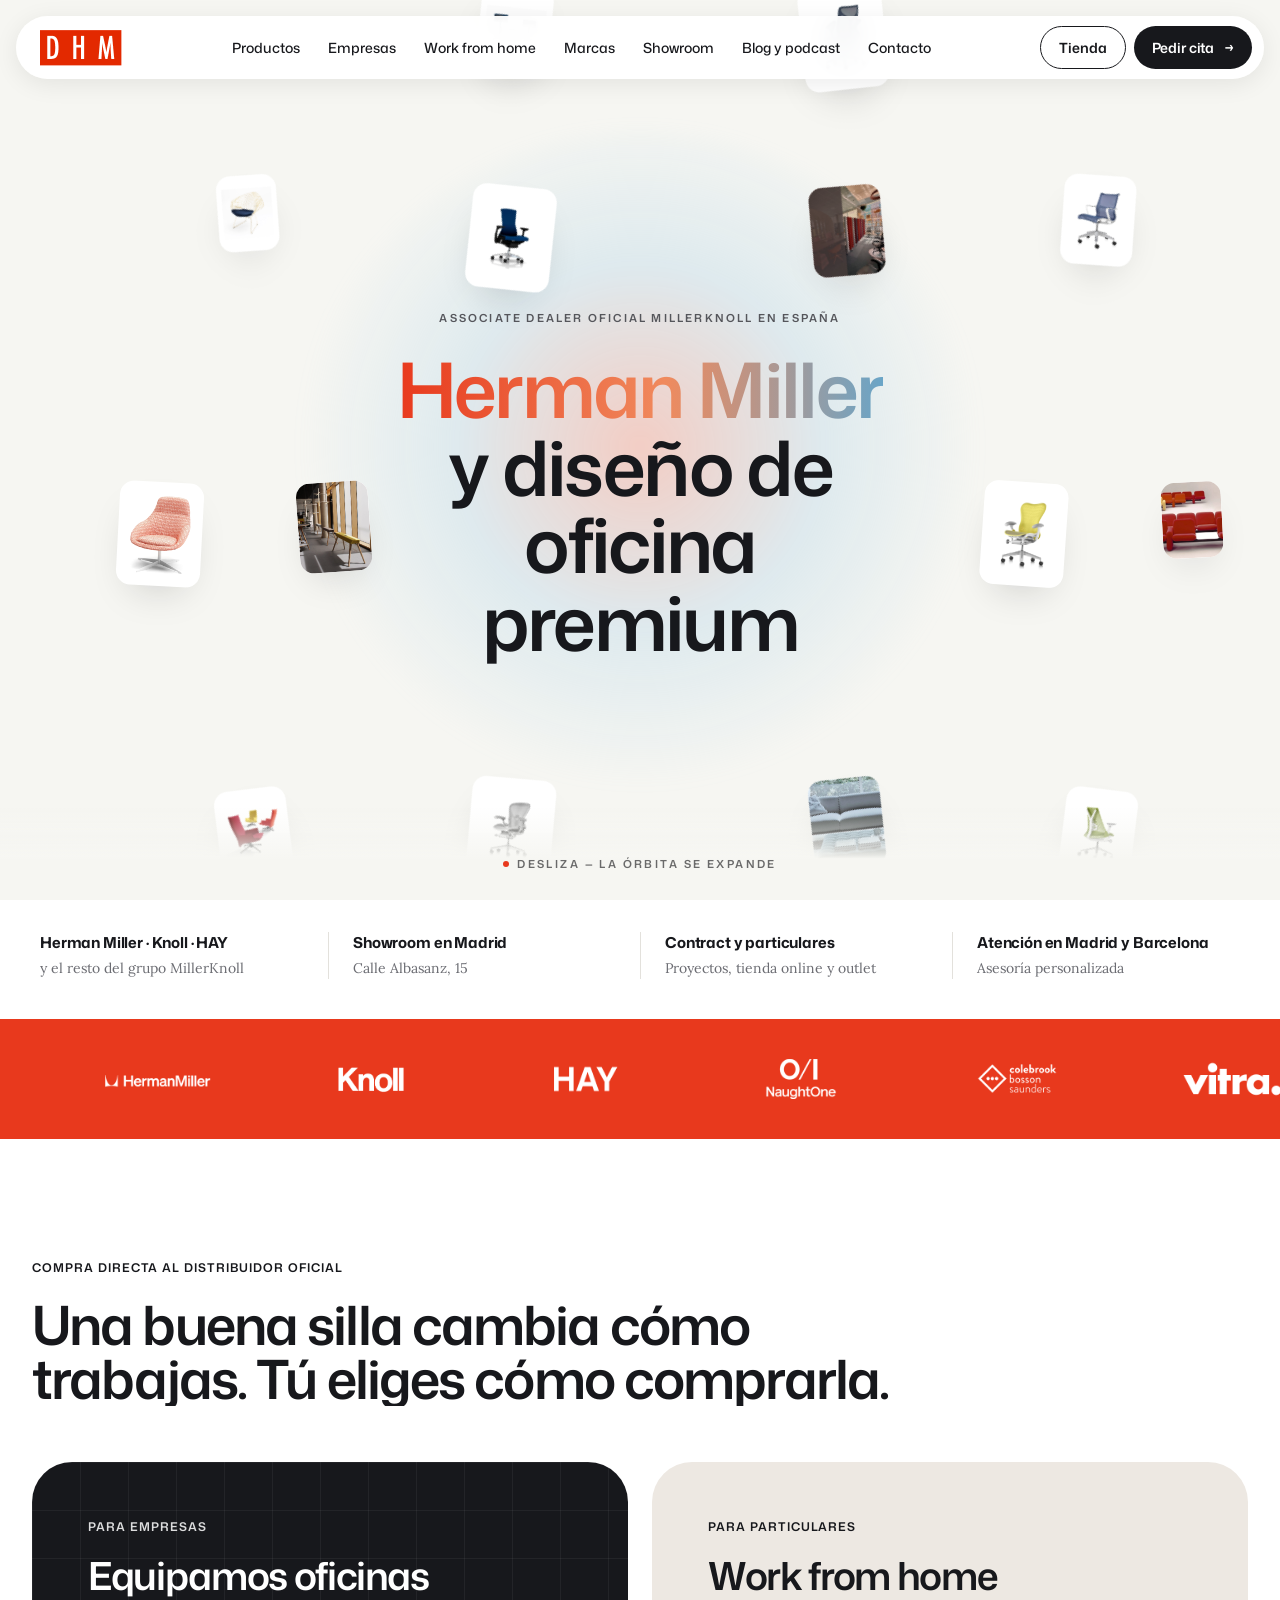
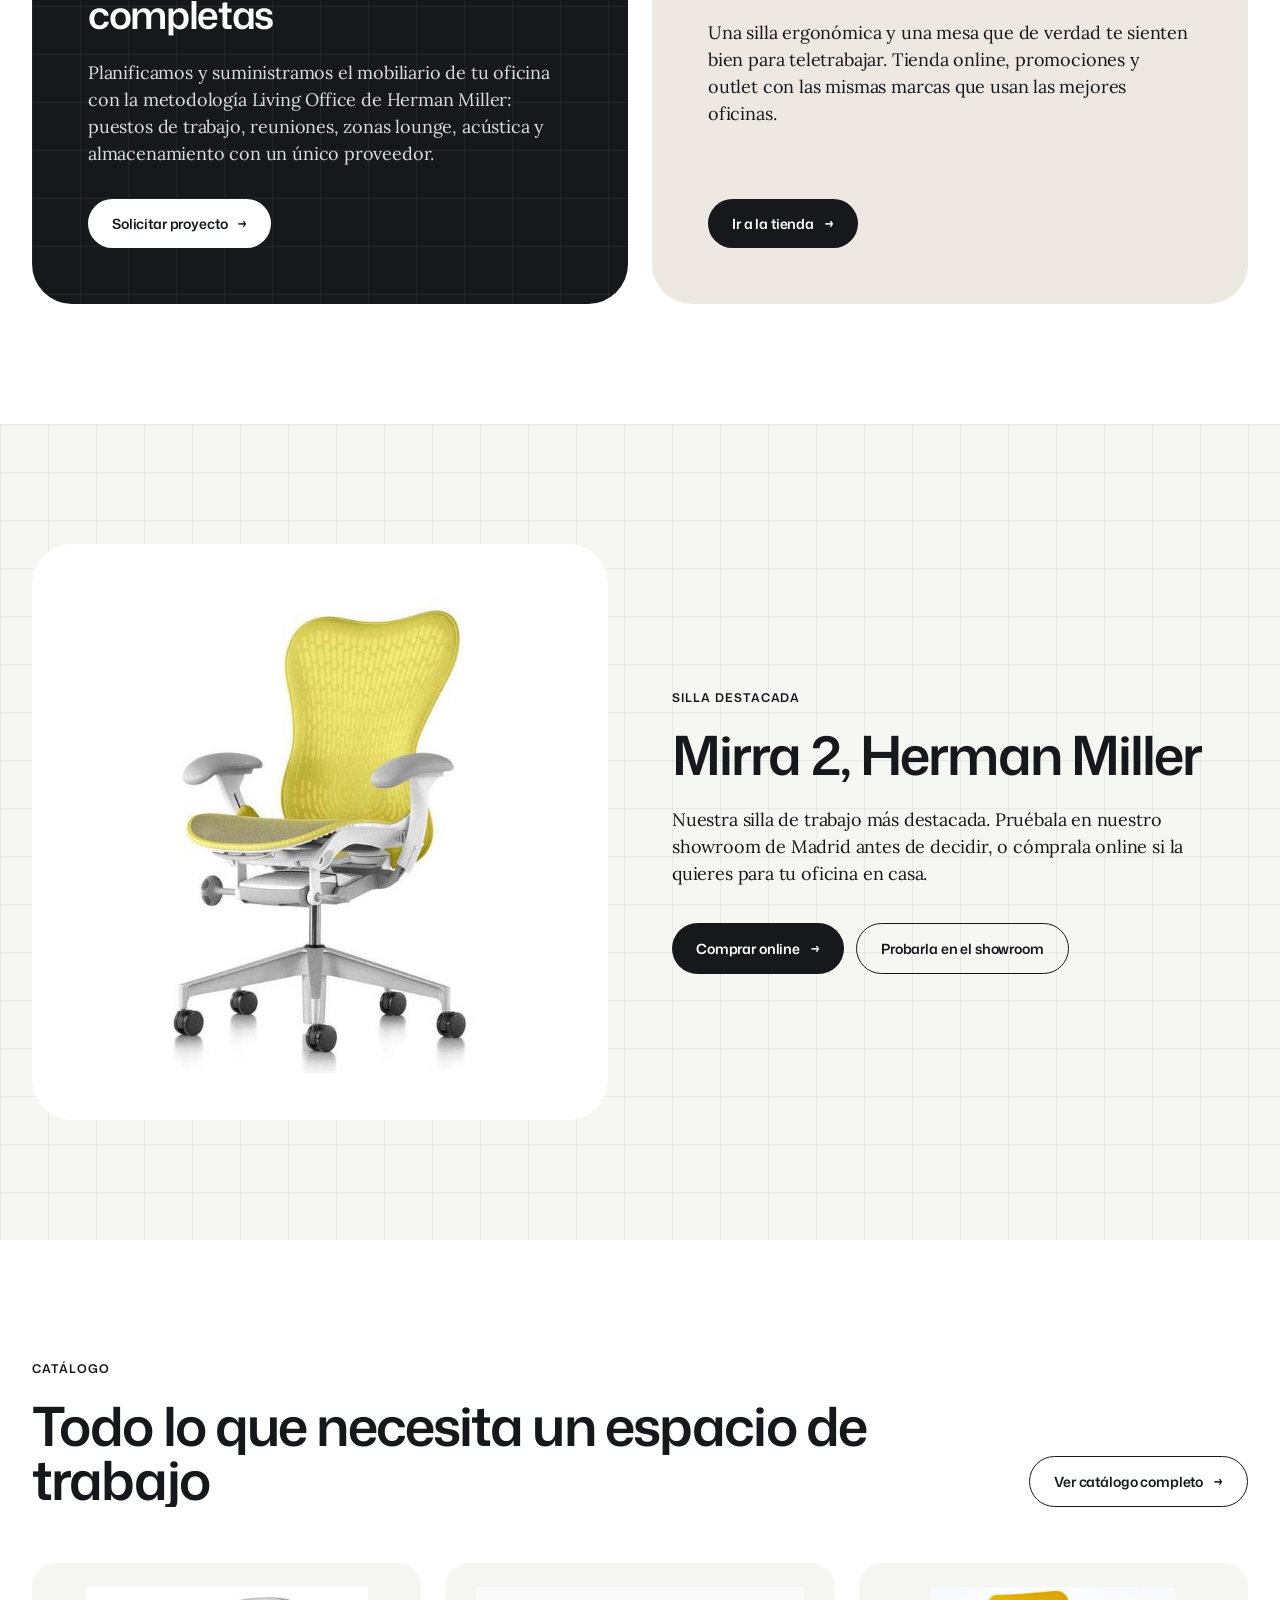
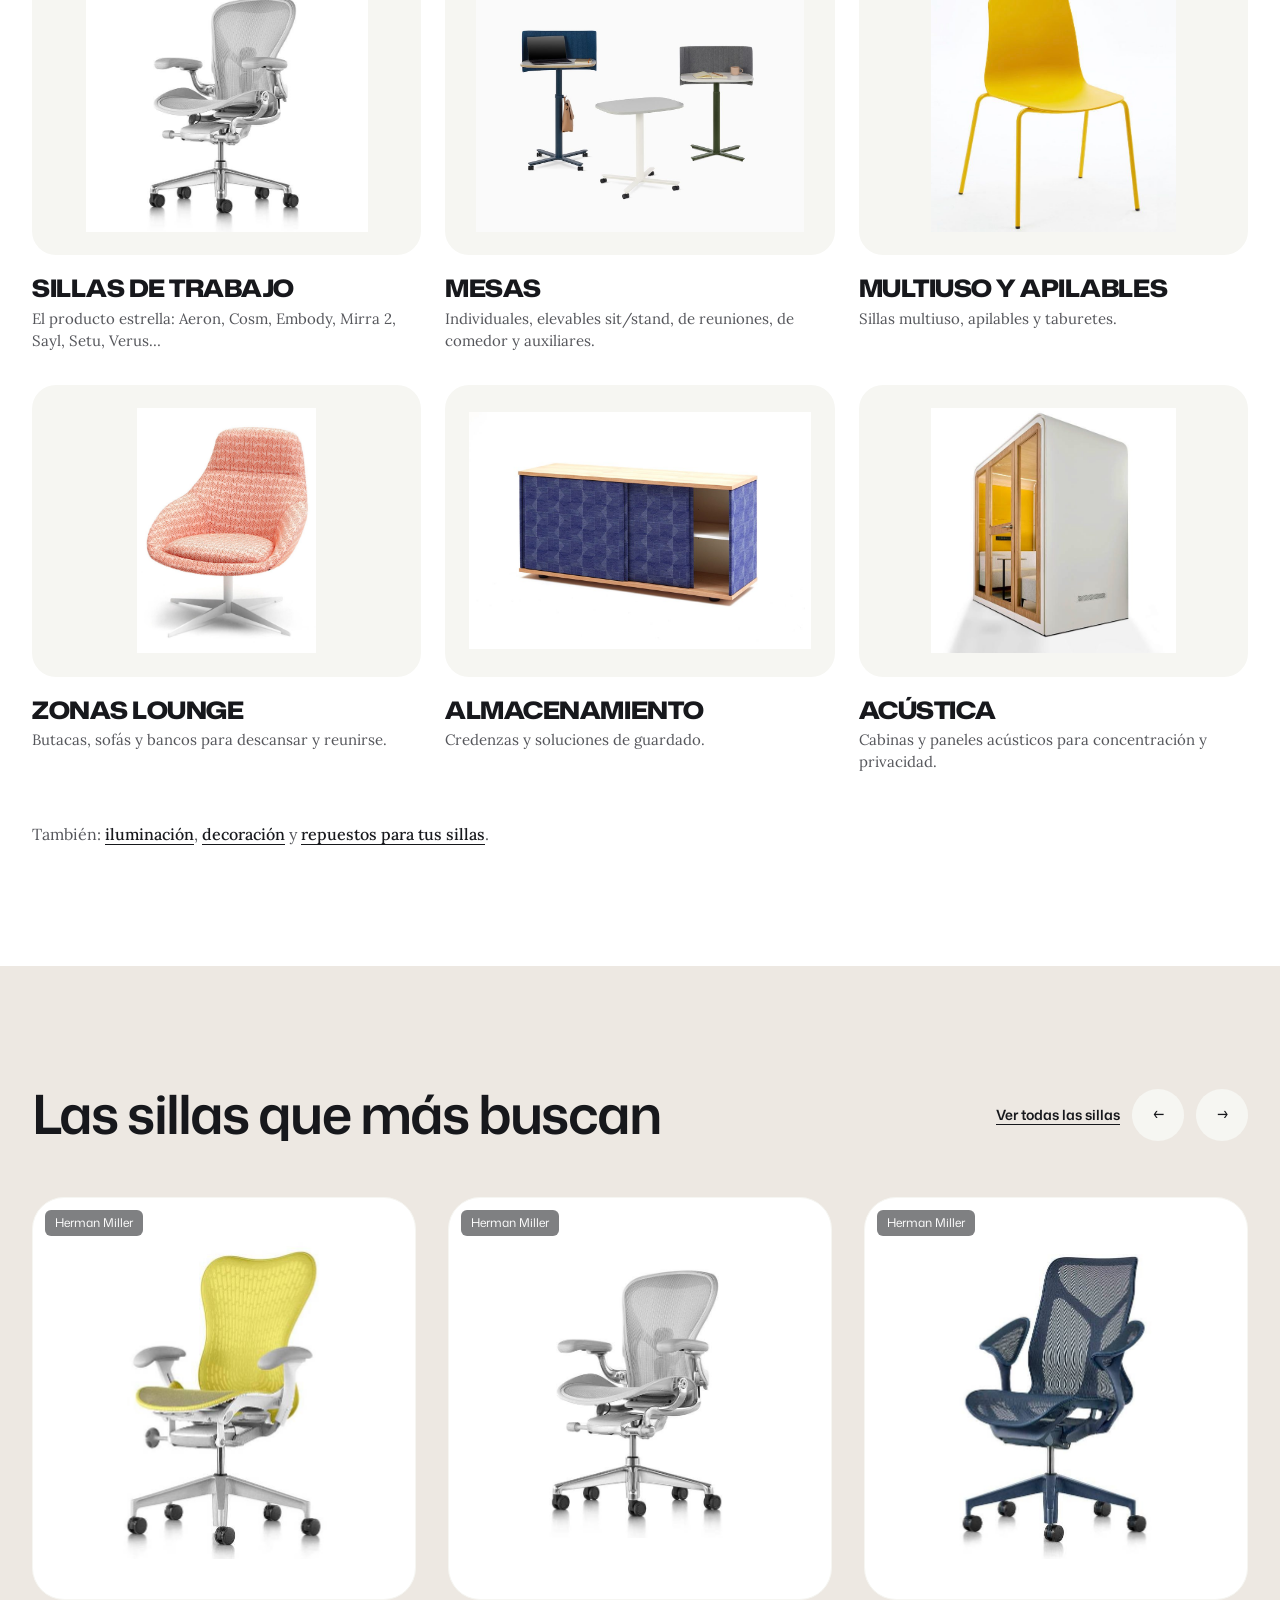
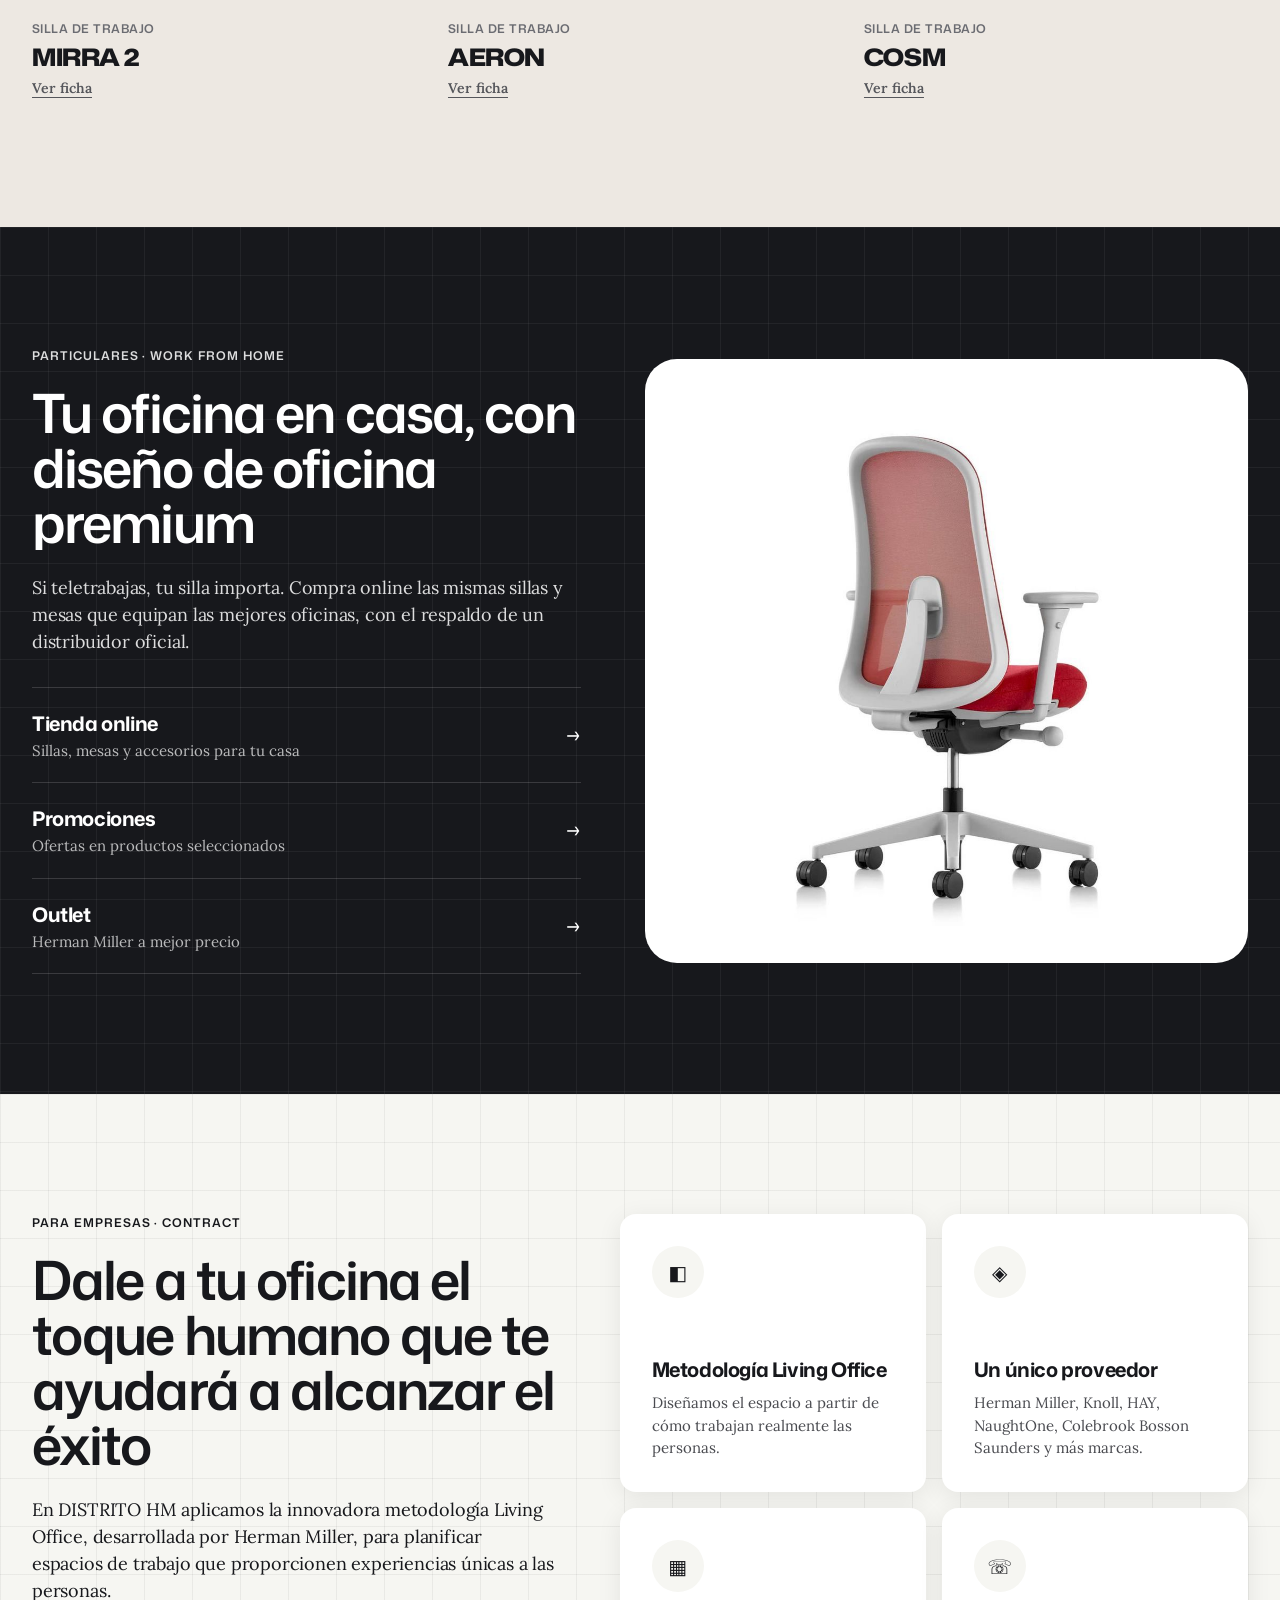
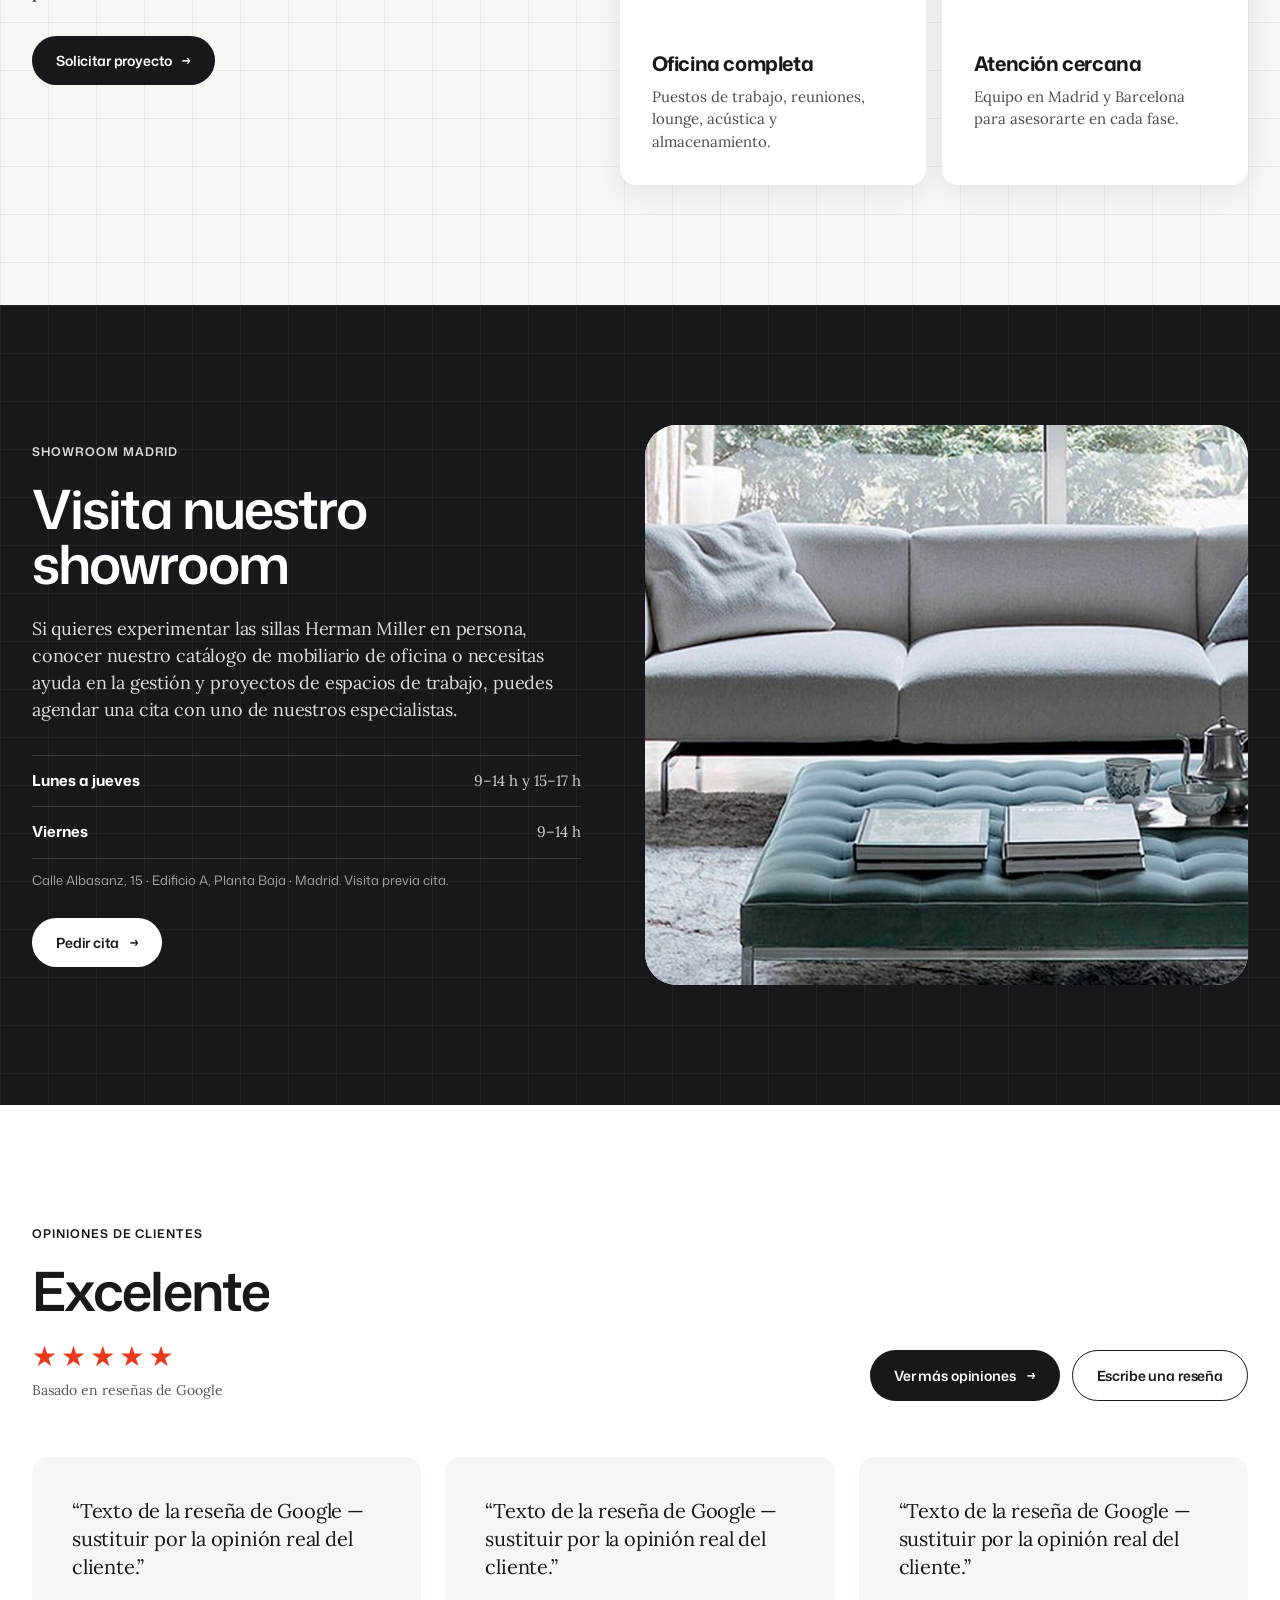
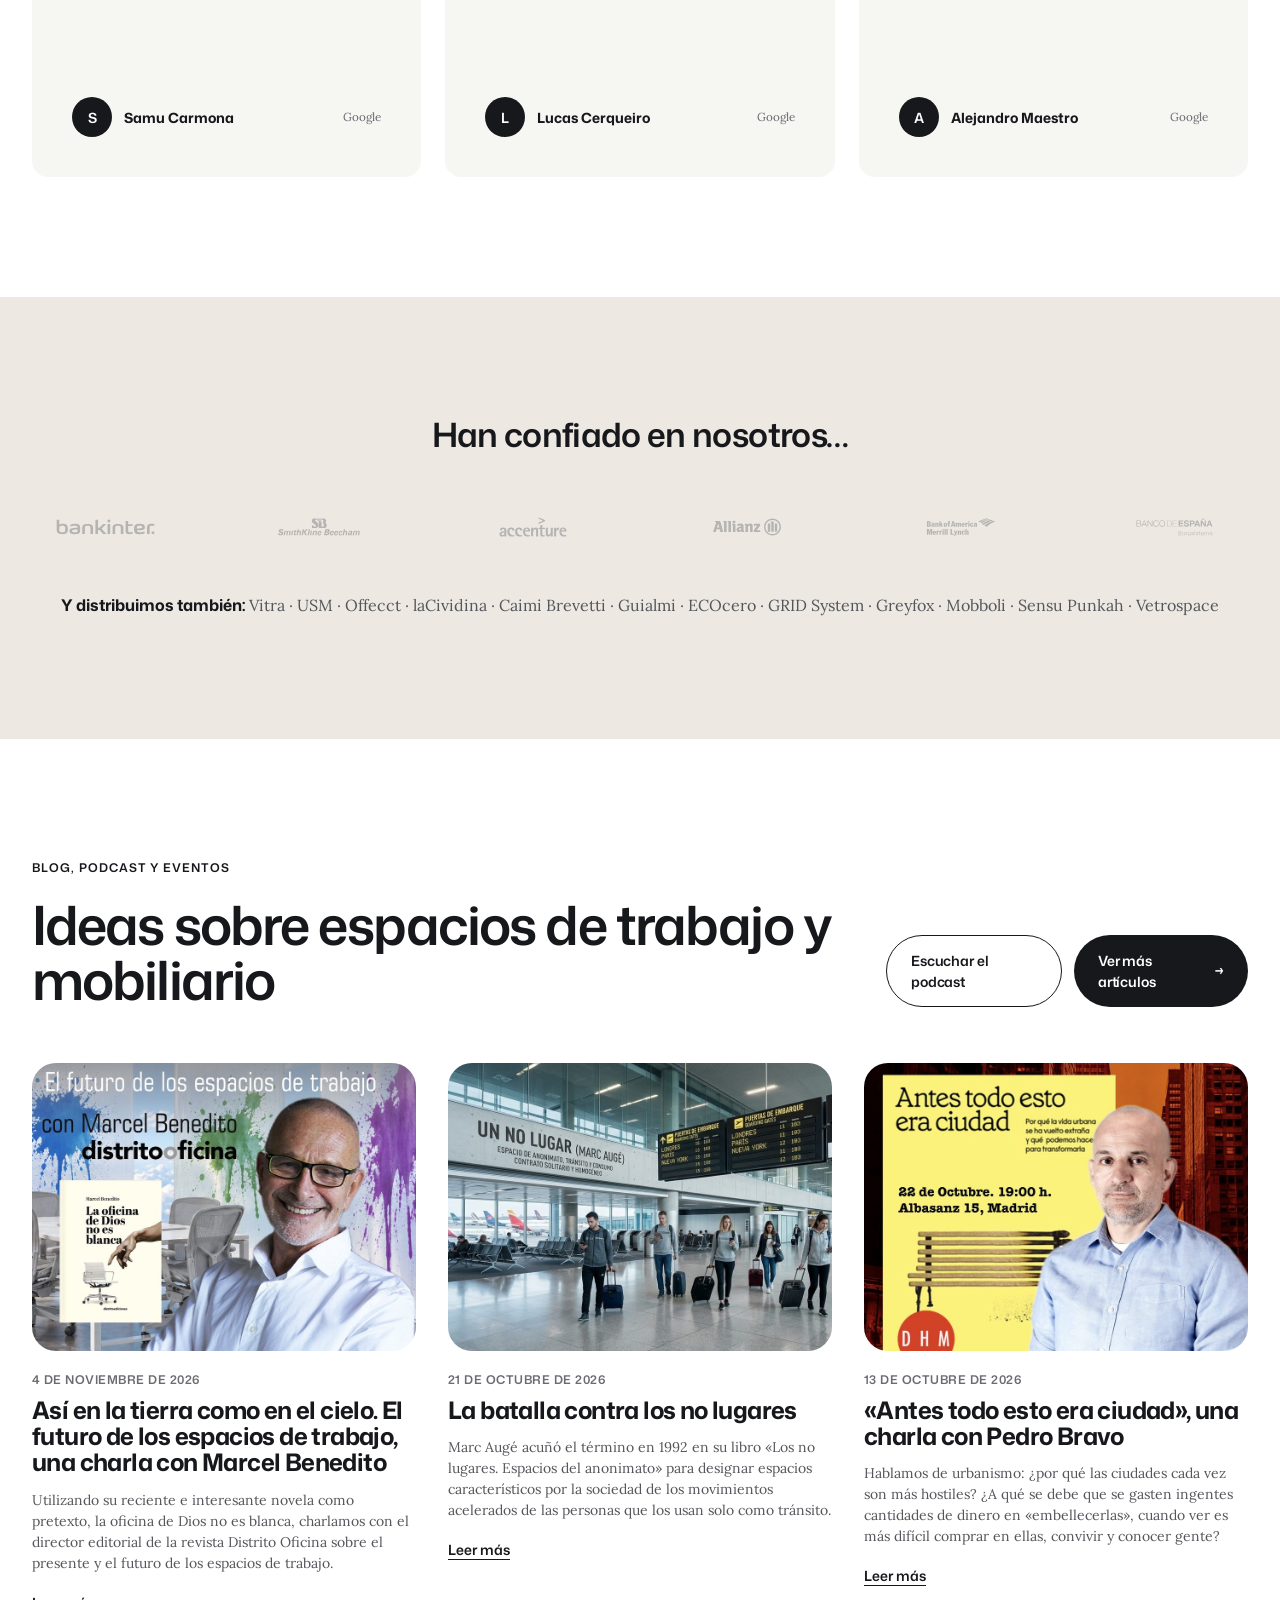
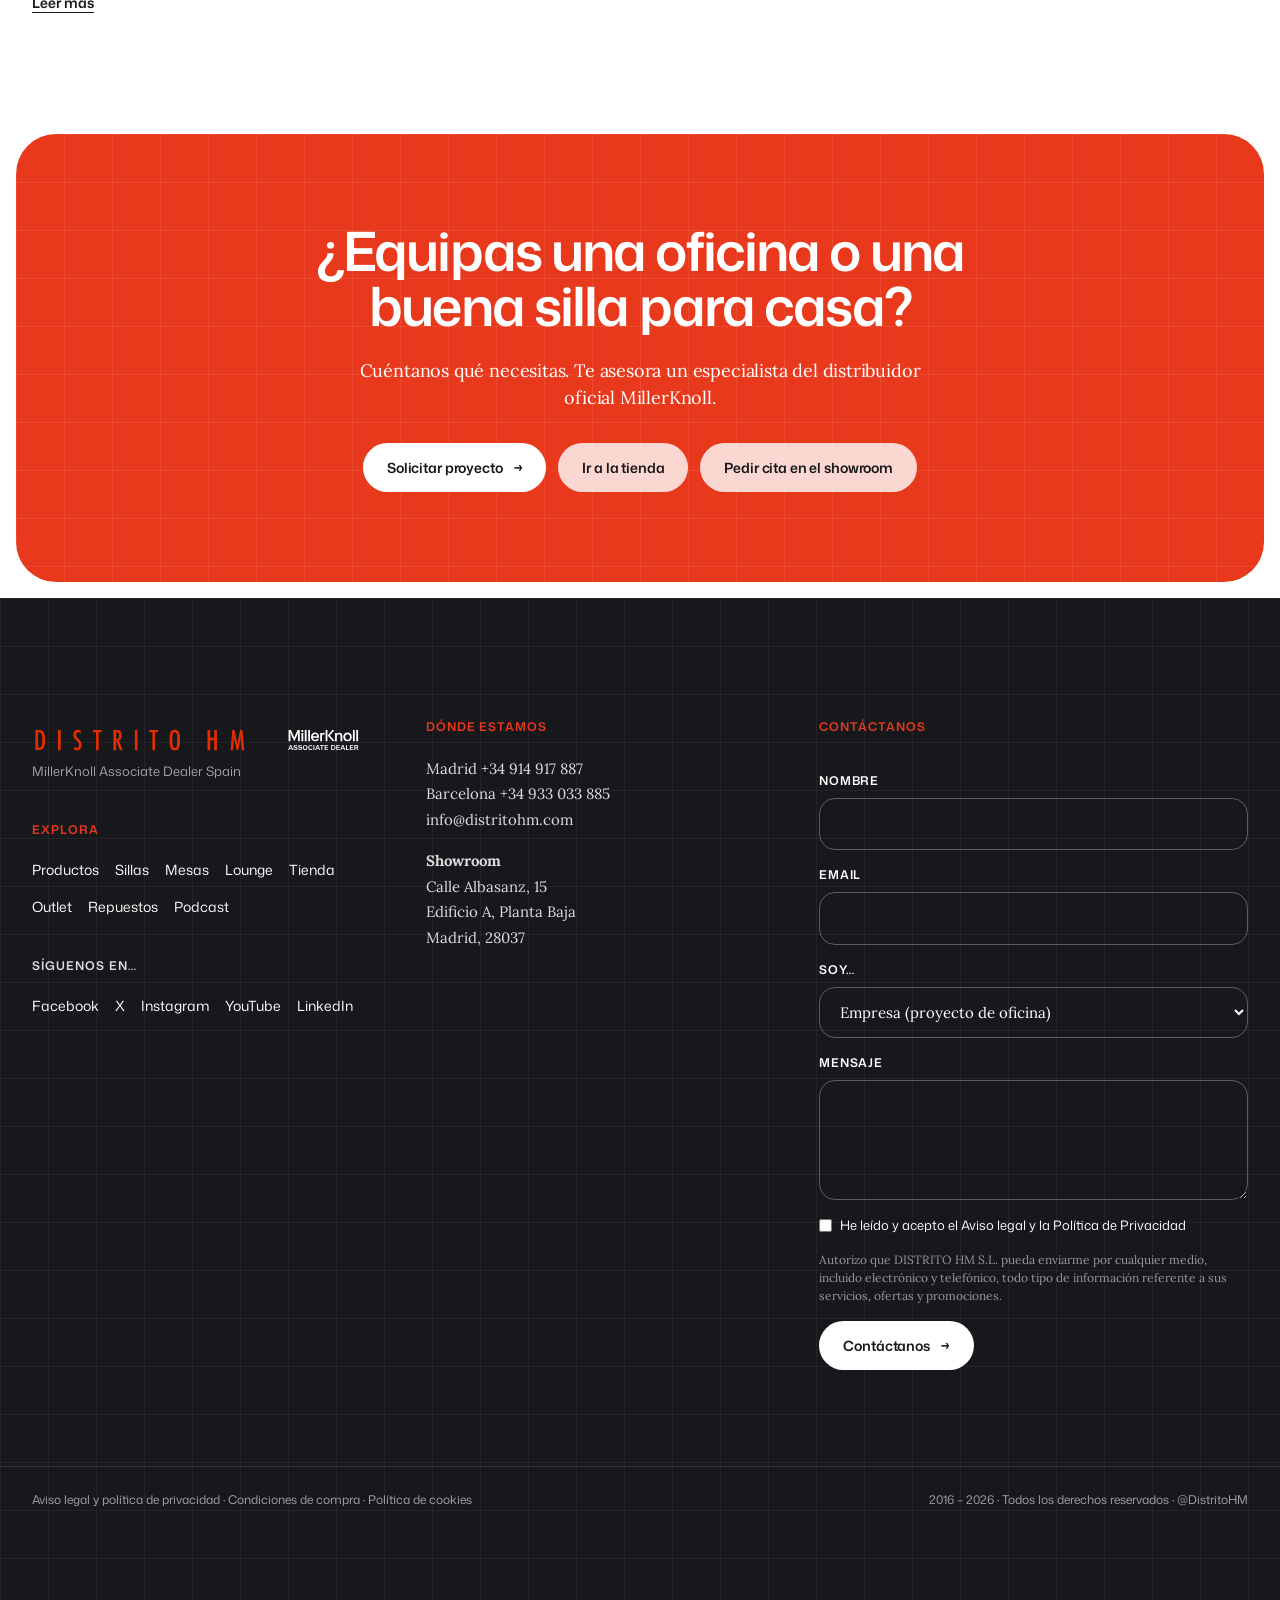
==== index.html @ a582f3bb "Hero: quitar botones inferiores y centrar la nota de scroll Co-Authored-By: Claude Sonnet 5.5 <norep" ====
<!DOCTYPE html>
<html lang="es">
<head>
<meta charset="utf-8">
<meta name="viewport" content="width=device-width, initial-scale=1">
<title>Distrito HM — Distribuidor oficial MillerKnoll en España | Herman Miller, Knoll, HAY</title>
<meta name="description" content="Compra Herman Miller y mobiliario de oficina premium con el Associate Dealer oficial de MillerKnoll en España. Proyectos para empresas, tienda online para particulares y showroom en Madrid.">
<link rel="preconnect" href="https://fonts.googleapis.com">
<link rel="preconnect" href="https://fonts.gstatic.com" crossorigin>
<link href="https://fonts.googleapis.com/css2?family=Lora:wght@400;500&family=Mona+Sans:wdth,wght@75..125,200..900&display=swap" rel="stylesheet">
<link rel="stylesheet" href="styles.css">
</head>
<body>

<header class="nav" id="nav">
  <div class="nav__inner">
    <a class="logo" href="#top" aria-label="Distrito HM"><img src="assets/logos/dhm-mark.png" alt="Distrito HM" height="36"></a>
    <nav class="nav__links" id="navLinks" aria-label="Principal">
      <a href="productos.html">Productos</a>
      <a href="#empresas">Empresas</a>
      <a href="#wfh">Work from home</a>
      <a href="#marcas">Marcas</a>
      <a href="#showroom">Showroom</a>
      <a href="#blog">Blog y podcast</a>
      <a href="#contacto">Contacto</a>
    </nav>
    <div class="nav__cta">
      <a class="btn btn--outline" href="#wfh">Tienda</a>
      <a class="btn btn--dark" href="#showroom">Pedir cita <i>→</i></a>
    </div>
    <button class="burger" id="burger" aria-label="Abrir menú" aria-expanded="false"><span></span><span></span></button>
  </div>
</header>

<main id="top">

<!-- HERO · órbita de dos anillos -->
<section class="oh" data-hero aria-label="Distrito HM, distribuidor oficial MillerKnoll en España">
  <div class="oh__stage">
    <div class="oh__halo" aria-hidden="true"></div>
    <div class="oh__ring oh__ring--outer" aria-hidden="true">
        <div class="oh-sat" style="--a:18"><div class="oh-upright oh-upright--cw"><div class="oh-card oh-card--chair oh-card--lg" style="--a:18;--t:-6"><img src="assets/img/cosm.jpg" alt="" width="400" height="500" loading="eager"></div></div></div>
        <div class="oh-sat" style="--a:54"><div class="oh-upright oh-upright--cw"><div class="oh-card oh-card--chair oh-card--md" style="--a:54;--t:4"><img src="assets/img/setu.jpg" alt="" width="400" height="500" loading="eager"></div></div></div>
        <div class="oh-sat" style="--a:90"><div class="oh-upright oh-upright--cw"><div class="oh-card oh-card--photo oh-card--sm" style="--a:90;--t:-3"><img src="assets/img/wilkes.jpg" alt="" width="400" height="500" loading="eager"></div></div></div>
        <div class="oh-sat" style="--a:126"><div class="oh-upright oh-upright--cw"><div class="oh-card oh-card--chair oh-card--md" style="--a:126;--t:7"><img src="assets/img/sayl.jpg" alt="" width="400" height="500" loading="eager"></div></div></div>
        <div class="oh-sat" style="--a:162"><div class="oh-upright oh-upright--cw"><div class="oh-card oh-card--chair oh-card--lg" style="--a:162;--t:-5"><img src="assets/img/verus.jpg" alt="" width="400" height="500" loading="eager"></div></div></div>
        <div class="oh-sat" style="--a:198"><div class="oh-upright oh-upright--cw"><div class="oh-card oh-card--chair oh-card--sm" style="--a:198;--t:5"><img src="assets/img/klismos.jpg" alt="" width="400" height="500" loading="eager"></div></div></div>
        <div class="oh-sat" style="--a:234"><div class="oh-upright oh-upright--cw"><div class="oh-card oh-card--chair oh-card--md" style="--a:234;--t:-7"><img src="assets/img/knoll-pilot.jpg" alt="" width="400" height="500" loading="eager"></div></div></div>
        <div class="oh-sat" style="--a:270"><div class="oh-upright oh-upright--cw"><div class="oh-card oh-card--chair oh-card--lg" style="--a:270;--t:3"><img src="assets/img/cat-lounge.jpg" alt="" width="400" height="500" loading="eager"></div></div></div>
        <div class="oh-sat" style="--a:306"><div class="oh-upright oh-upright--cw"><div class="oh-card oh-card--chair oh-card--sm" style="--a:306;--t:-4"><img src="assets/img/bertoia-diamond.jpg" alt="" width="400" height="500" loading="eager"></div></div></div>
        <div class="oh-sat" style="--a:342"><div class="oh-upright oh-upright--cw"><div class="oh-card oh-card--chair oh-card--md" style="--a:342;--t:6"><img src="assets/img/cat-sitstand.jpg" alt="" width="400" height="500" loading="eager"></div></div></div>
    </div>
    <div class="oh__ring oh__ring--inner" aria-hidden="true">
        <div class="oh-sat" style="--a:30"><div class="oh-upright oh-upright--ccw"><div class="oh-card oh-card--photo oh-card--md oh-card--red" style="--a:30;--t:-5"><img src="assets/img/showroom.jpg" alt="" width="400" height="500" loading="eager"></div></div></div>
        <div class="oh-sat" style="--a:90"><div class="oh-upright oh-upright--ccw"><div class="oh-card oh-card--chair oh-card--lg" style="--a:90;--t:4"><img src="assets/img/mirra2.jpg" alt="" width="400" height="500" loading="eager"></div></div></div>
        <div class="oh-sat" style="--a:150"><div class="oh-upright oh-upright--ccw"><div class="oh-card oh-card--photo oh-card--md oh-card--sky" style="--a:150;--t:-6"><img src="assets/img/living.jpg" alt="" width="400" height="500" loading="eager"></div></div></div>
        <div class="oh-sat" style="--a:210"><div class="oh-upright oh-upright--ccw"><div class="oh-card oh-card--chair oh-card--lg" style="--a:210;--t:5"><img src="assets/img/aeron.jpg" alt="" width="400" height="500" loading="eager"></div></div></div>
        <div class="oh-sat" style="--a:270"><div class="oh-upright oh-upright--ccw"><div class="oh-card oh-card--photo oh-card--md oh-card--oat" style="--a:270;--t:-4"><img src="assets/img/greyfox-sympatico.jpg" alt="" width="400" height="500" loading="eager"></div></div></div>
        <div class="oh-sat" style="--a:330"><div class="oh-upright oh-upright--ccw"><div class="oh-card oh-card--chair oh-card--lg" style="--a:330;--t:6"><img src="assets/img/embody.jpg" alt="" width="400" height="500" loading="eager"></div></div></div>
    </div>
    <div class="oh__center">
      <p class="oh__eyebrow">Associate Dealer oficial MillerKnoll en España</p>
      <h1 class="oh__title"><em>Herman Miller</em><br>y diseño de oficina premium</h1>
    </div>
  </div>
  <div class="oh__foot">
    <span class="oh__note"><i class="dot"></i>Desliza — la órbita se expande</span>
  </div>
</section>
<ul class="trust">
  <li><b>Herman Miller · Knoll · HAY</b><span>y el resto del grupo MillerKnoll</span></li>
  <li><b>Showroom en Madrid</b><span>Calle Albasanz, 15</span></li>
  <li><b>Contract y particulares</b><span>Proyectos, tienda online y outlet</span></li>
  <li><b>Atención en Madrid y Barcelona</b><span>Asesoría personalizada</span></li>
</ul>

<!-- MARCAS -->
<section class="brands" id="marcas" aria-label="Marcas">
  <div class="marquee">
    <div class="marquee__track">
      <img src="assets/logos/hermanmiller.png" alt="Herman Miller"><img src="assets/logos/knoll.png" alt="Knoll"><img src="assets/logos/hay.png" alt="HAY"><img src="assets/logos/naughtone.png" alt="NaughtOne"><img src="assets/logos/colebrook.png" alt="Colebrook Bosson Saunders"><img src="assets/logos/vitra.png" alt="Vitra"><img src="assets/logos/usm.png" alt="USM"><img src="assets/logos/offecct.png" alt="Offecct"><img src="assets/logos/guialmi.png" alt="Guialmi"><img src="assets/logos/eco.png" alt="ECOcero"><img src="assets/logos/greyfox.png" alt="Greyfox">
      <img src="assets/logos/hermanmiller.png" alt="" aria-hidden="true"><img src="assets/logos/knoll.png" alt="" aria-hidden="true"><img src="assets/logos/hay.png" alt="" aria-hidden="true"><img src="assets/logos/naughtone.png" alt="" aria-hidden="true"><img src="assets/logos/colebrook.png" alt="" aria-hidden="true"><img src="assets/logos/vitra.png" alt="" aria-hidden="true"><img src="assets/logos/usm.png" alt="" aria-hidden="true"><img src="assets/logos/offecct.png" alt="" aria-hidden="true"><img src="assets/logos/guialmi.png" alt="" aria-hidden="true"><img src="assets/logos/eco.png" alt="" aria-hidden="true"><img src="assets/logos/greyfox.png" alt="" aria-hidden="true">
    </div>
  </div>
</section>

<!-- DOS VÍAS -->
<section class="section" id="vias">
  <div class="wrap">
    <p class="eyebrow">Compra directa al distribuidor oficial</p>
    <h2 class="h-lg reveal">Una buena silla cambia cómo trabajas. Tú eliges cómo comprarla.</h2>
    <div class="ways">
      <article class="way way--dark grid-dark">
        <p class="eyebrow eyebrow--light">Para empresas</p>
        <h3 class="h-md-l">Equipamos oficinas completas</h3>
        <p class="body body--light">Planificamos y suministramos el mobiliario de tu oficina con la metodología Living Office de Herman Miller: puestos de trabajo, reuniones, zonas lounge, acústica y almacenamiento con un único proveedor.</p>
        <a class="btn btn--light" href="#empresas">Solicitar proyecto <i>→</i></a>
      </article>
      <article class="way way--oat">
        <p class="eyebrow">Para particulares</p>
        <h3 class="h-md-l">Work from home</h3>
        <p class="body">Una silla ergonómica y una mesa que de verdad te sienten bien para teletrabajar. Tienda online, promociones y outlet con las mismas marcas que usan las mejores oficinas.</p>
        <a class="btn btn--dark" href="#wfh">Ir a la tienda <i>→</i></a>
      </article>
    </div>
  </div>
</section>

<!-- PRODUCTO ESTRELLA -->
<section class="section section--bone grid-light" id="destacado">
  <div class="wrap split split--star">
    <div class="ph ph--star"><img src="assets/img/mirra2.jpg" alt="Silla Herman Miller Mirra 2" loading="lazy"></div>
    <div>
      <p class="eyebrow">Silla destacada</p>
      <h2 class="h-lg reveal">Mirra 2, Herman Miller</h2>
      <p class="body">Nuestra silla de trabajo más destacada. Pruébala en nuestro showroom de Madrid antes de decidir, o cómprala online si la quieres para tu oficina en casa.</p>
      <div class="hero__actions">
        <a class="btn btn--dark" href="#wfh">Comprar online <i>→</i></a>
        <a class="btn btn--outline" href="#showroom">Probarla en el showroom</a>
      </div>
    </div>
  </div>
</section>

<!-- CATEGORÍAS -->
<section class="section" id="productos">
  <div class="wrap">
    <div class="sec-head">
      <div>
        <p class="eyebrow">Catálogo</p>
        <h2 class="h-lg reveal">Todo lo que necesita un espacio de trabajo</h2>
      </div>
      <a class="btn btn--outline" href="productos.html">Ver catálogo completo <i>→</i></a>
    </div>
    <div class="cats">
      <a class="cat cat--lg" href="productos.html#sillas"><div class="ph"><img src="assets/img/aeron.jpg" alt="Silla de trabajo Aeron" loading="lazy"></div><h3 class="wide">Sillas de trabajo</h3><p>El producto estrella: Aeron, Cosm, Embody, Mirra 2, Sayl, Setu, Verus…</p></a>
      <a class="cat" href="productos.html#mesas"><div class="ph"><img src="assets/img/cat-sitstand.jpg" alt="Mesa elevable sit/stand" loading="lazy"></div><h3 class="wide">Mesas</h3><p>Individuales, elevables sit/stand, de reuniones, de comedor y auxiliares.</p></a>
      <a class="cat" href="productos.html#multiuso"><div class="ph"><img src="assets/img/cat-multiuso.jpg" alt="Silla multiuso" loading="lazy"></div><h3 class="wide">Multiuso y apilables</h3><p>Sillas multiuso, apilables y taburetes.</p></a>
      <a class="cat" href="productos.html#lounge"><div class="ph"><img src="assets/img/cat-lounge.jpg" alt="Silla lounge" loading="lazy"></div><h3 class="wide">Zonas lounge</h3><p>Butacas, sofás y bancos para descansar y reunirse.</p></a>
      <a class="cat" href="productos.html#almacenamiento"><div class="ph"><img src="assets/img/cat-almacenamiento.jpg" alt="Almacenamiento" loading="lazy"></div><h3 class="wide">Almacenamiento</h3><p>Credenzas y soluciones de guardado.</p></a>
      <a class="cat" href="productos.html#acustica"><div class="ph"><img src="assets/img/cat-acustica.jpg" alt="Cabina acústica" loading="lazy"></div><h3 class="wide">Acústica</h3><p>Cabinas y paneles acústicos para concentración y privacidad.</p></a>
    </div>
    <p class="more">También: <a href="productos.html#iluminacion">iluminación</a>, <a href="productos.html#decoracion">decoración</a> y <a href="productos.html#repuestos">repuestos para tus sillas</a>.</p>
  </div>
</section>

<!-- SILLAS (carrusel) -->
<section class="section section--oat" id="sillas">
  <div class="wrap">
    <div class="sec-head">
      <h2 class="h-lg reveal">Las sillas que más buscan</h2>
      <div class="sec-head__side">
        <a class="link" href="productos.html#sillas">Ver todas las sillas</a>
        <button class="circle" data-dir="-1" aria-label="Anterior">←</button>
        <button class="circle" data-dir="1" aria-label="Siguiente">→</button>
      </div>
    </div>
    <div class="cards" id="cards">
      <article class="card"><div class="ph ph--prod"><img src="assets/img/mirra2.jpg" alt="Mirra 2" loading="lazy"><span class="tag">Herman Miller</span></div><p class="meta">SILLA DE TRABAJO</p><h3 class="wide">Mirra 2</h3><p class="body-sm"><a href="#" class="link">Ver ficha</a></p></article>
      <article class="card"><div class="ph ph--prod"><img src="assets/img/aeron.jpg" alt="Aeron" loading="lazy"><span class="tag">Herman Miller</span></div><p class="meta">SILLA DE TRABAJO</p><h3 class="wide">Aeron</h3><p class="body-sm"><a href="#" class="link">Ver ficha</a></p></article>
      <article class="card"><div class="ph ph--prod"><img src="assets/img/cosm.jpg" alt="Cosm" loading="lazy"><span class="tag">Herman Miller</span></div><p class="meta">SILLA DE TRABAJO</p><h3 class="wide">Cosm</h3><p class="body-sm"><a href="#" class="link">Ver ficha</a></p></article>
      <article class="card"><div class="ph ph--prod"><img src="assets/img/embody.jpg" alt="Embody" loading="lazy"><span class="tag">Herman Miller</span></div><p class="meta">SILLA DE TRABAJO</p><h3 class="wide">Embody</h3><p class="body-sm"><a href="#" class="link">Ver ficha</a></p></article>
      <article class="card"><div class="ph ph--prod"><img src="assets/img/sayl.jpg" alt="Sayl" loading="lazy"><span class="tag">Herman Miller</span></div><p class="meta">SILLA DE TRABAJO</p><h3 class="wide">Sayl</h3><p class="body-sm"><a href="#" class="link">Ver ficha</a></p></article>
      <article class="card"><div class="ph ph--prod"><img src="assets/img/setu.jpg" alt="Setu" loading="lazy"><span class="tag">Herman Miller</span></div><p class="meta">SILLA DE TRABAJO</p><h3 class="wide">Setu</h3><p class="body-sm"><a href="#" class="link">Ver ficha</a></p></article>
      <article class="card"><div class="ph ph--prod"><img src="assets/img/verus.jpg" alt="Verus" loading="lazy"><span class="tag">Herman Miller</span></div><p class="meta">SILLA DE TRABAJO</p><h3 class="wide">Verus</h3><p class="body-sm"><a href="#" class="link">Ver ficha</a></p></article>
      <article class="card"><div class="ph ph--prod"><img src="assets/img/knoll-lissoni.jpg" alt="Knoll Lissoni" loading="lazy"><span class="tag">Knoll</span></div><p class="meta">SILLA DE DIRECCIÓN</p><h3 class="wide">KN02 / KN03</h3><p class="body-sm"><a href="#" class="link">Ver ficha</a></p></article>
    </div>
  </div>
</section>

<!-- WORK FROM HOME (B2C) -->
<section class="section section--dark grid-dark" id="wfh">
  <div class="wrap split">
    <div class="split__copy">
      <p class="eyebrow eyebrow--light">Particulares · Work from home</p>
      <h2 class="h-lg reveal">Tu oficina en casa, con diseño de oficina premium</h2>
      <p class="body body--light">Si teletrabajas, tu silla importa. Compra online las mismas sillas y mesas que equipan las mejores oficinas, con el respaldo de un distribuidor oficial.</p>
      <ul class="shop-links">
        <li><a href="#"><b>Tienda online</b><span>Sillas, mesas y accesorios para tu casa</span><i>→</i></a></li>
        <li><a href="#"><b>Promociones</b><span>Ofertas en productos seleccionados</span><i>→</i></a></li>
        <li><a href="#"><b>Outlet</b><span>Herman Miller a mejor precio</span><i>→</i></a></li>
      </ul>
    </div>
    <div class="ph ph--wfh"><img src="assets/img/wfh-lino.jpg" alt="Silla Herman Miller para trabajar en casa" loading="lazy"></div>
  </div>
</section>

<!-- EMPRESAS (B2B / Living Office) -->
<section class="section section--bone grid-light" id="empresas">
  <div class="wrap split split--features">
    <div>
      <p class="eyebrow">Para empresas · Contract</p>
      <h2 class="h-lg reveal">Dale a tu oficina el toque humano que te ayudará a alcanzar el éxito</h2>
      <p class="body">En DISTRITO HM aplicamos la innovadora metodología Living Office, desarrollada por Herman Miller, para planificar espacios de trabajo que proporcionen experiencias únicas a las personas.</p>
      <a class="btn btn--dark" href="#contacto">Solicitar proyecto <i>→</i></a>
    </div>
    <div class="feat">
      <div class="feat__card"><span class="ico">◧</span><h3>Metodología Living Office</h3><p>Diseñamos el espacio a partir de cómo trabajan realmente las personas.</p></div>
      <div class="feat__card"><span class="ico">◈</span><h3>Un único proveedor</h3><p>Herman Miller, Knoll, HAY, NaughtOne, Colebrook Bosson Saunders y más marcas.</p></div>
      <div class="feat__card"><span class="ico">▦</span><h3>Oficina completa</h3><p>Puestos de trabajo, reuniones, lounge, acústica y almacenamiento.</p></div>
      <div class="feat__card"><span class="ico">☏</span><h3>Atención cercana</h3><p>Equipo en Madrid y Barcelona para asesorarte en cada fase.</p></div>
    </div>
  </div>
</section>

<!-- SHOWROOM -->
<section class="section section--dark grid-dark" id="showroom">
  <div class="wrap split">
    <div class="split__copy">
      <p class="eyebrow eyebrow--light">Showroom Madrid</p>
      <h2 class="h-lg reveal">Visita nuestro showroom</h2>
      <p class="body body--light">Si quieres experimentar las sillas Herman Miller en persona, conocer nuestro catálogo de mobiliario de oficina o necesitas ayuda en la gestión y proyectos de espacios de trabajo, puedes agendar una cita con uno de nuestros especialistas.</p>
      <ul class="hours">
        <li><b>Lunes a jueves</b><span>9–14 h y 15–17 h</span></li>
        <li><b>Viernes</b><span>9–14 h</span></li>
      </ul>
      <p class="note">Calle Albasanz, 15 · Edificio A, Planta Baja · Madrid. Visita previa cita.</p>
      <a class="btn btn--light" href="#contacto">Pedir cita <i>→</i></a>
    </div>
    <div class="ph ph--showroom"><img src="assets/img/living.jpg" alt="Zona de descanso Knoll en el showroom" loading="lazy"></div>
  </div>
</section>

<!-- OPINIONES -->
<section class="section" id="opiniones">
  <div class="wrap">
    <div class="rating">
      <div>
        <p class="eyebrow">Opiniones de clientes</p>
        <h2 class="h-lg reveal">Excelente</h2>
        <p class="stars" aria-label="5 estrellas">★★★★★</p>
        <p class="body-sm">Basado en reseñas de Google</p>
      </div>
      <div class="actions">
        <a class="btn btn--dark" href="#">Ver más opiniones <i>→</i></a>
        <a class="btn btn--outline" href="#">Escribe una reseña</a>
      </div>
    </div>
    <div class="reviews">
      <figure class="review"><blockquote>“Texto de la reseña de Google — sustituir por la opinión real del cliente.”</blockquote><figcaption><span class="avatar">S</span><b>Samu Carmona</b><small>Google</small></figcaption></figure>
      <figure class="review"><blockquote>“Texto de la reseña de Google — sustituir por la opinión real del cliente.”</blockquote><figcaption><span class="avatar">L</span><b>Lucas Cerqueiro</b><small>Google</small></figcaption></figure>
      <figure class="review"><blockquote>“Texto de la reseña de Google — sustituir por la opinión real del cliente.”</blockquote><figcaption><span class="avatar">A</span><b>Alejandro Maestro</b><small>Google</small></figcaption></figure>
    </div>
  </div>
</section>

<!-- CLIENTES + OTRAS MARCAS -->
<section class="section section--oat clients" aria-label="Clientes">
  <div class="wrap">
    <h2 class="h-md">Han confiado en nosotros…</h2>
    <ul class="logos">
      <li><img src="assets/clients/bankinter.svg" alt="Bankinter" loading="lazy"></li><li><img src="assets/clients/smithkline-beecham.svg" alt="SmithKline Beecham" loading="lazy"></li><li><img src="assets/clients/accenture.svg" alt="Accenture" loading="lazy"></li><li><img src="assets/clients/allianz.svg" alt="Allianz" loading="lazy"></li><li><img src="assets/clients/bank-of-america.svg" alt="Bank of America" loading="lazy"></li><li><img src="assets/clients/banco-de-espana.svg" alt="Banco de España" loading="lazy"></li>
    </ul>
    <p class="otras"><b>Y distribuimos también:</b> Vitra · USM · Offecct · laCividina · Caimi Brevetti · Guialmi · ECOcero · GRID System · Greyfox · Mobboli · Sensu Punkah · Vetrospace</p>
  </div>
</section>

<!-- BLOG -->
<section class="section" id="blog">
  <div class="wrap">
    <div class="sec-head">
      <div>
        <p class="eyebrow">Blog, podcast y eventos</p>
        <h2 class="h-lg reveal">Ideas sobre espacios de trabajo y mobiliario</h2>
      </div>
      <div class="actions"><a class="btn btn--outline" href="#">Escuchar el podcast</a><a class="btn btn--dark" href="#">Ver más artículos <i>→</i></a></div>
    </div>
    <div class="posts">
      <article class="post"><div class="ph ph--post"><img src="assets/img/blog-marcel.jpg" alt="Marcel Benedito" loading="lazy"></div><p class="meta">4 DE NOVIEMBRE DE 2026</p><h3>Así en la tierra como en el cielo. El futuro de los espacios de trabajo, una charla con Marcel Benedito</h3><p class="body-sm">Utilizando su reciente e interesante novela como pretexto, la oficina de Dios no es blanca, charlamos con el director editorial de la revista Distrito Oficina sobre el presente y el futuro de los espacios de trabajo.</p><a class="link" href="#">Leer más</a></article>
      <article class="post"><div class="ph ph--post"><img src="assets/img/blog-nolugar.jpg" alt="Aeropuerto, un no lugar" loading="lazy"></div><p class="meta">21 DE OCTUBRE DE 2026</p><h3>La batalla contra los no lugares</h3><p class="body-sm">Marc Augé acuñó el término en 1992 en su libro «Los no lugares. Espacios del anonimato» para designar espacios característicos por la sociedad de los movimientos acelerados de las personas que los usan solo como tránsito.</p><a class="link" href="#">Leer más</a></article>
      <article class="post"><div class="ph ph--post"><img src="assets/img/blog-pedrobravo.jpg" alt="Pedro Bravo" loading="lazy"></div><p class="meta">13 DE OCTUBRE DE 2026</p><h3>«Antes todo esto era ciudad», una charla con Pedro Bravo</h3><p class="body-sm">Hablamos de urbanismo: ¿por qué las ciudades cada vez son más hostiles? ¿A qué se debe que se gasten ingentes cantidades de dinero en «embellecerlas», cuando ver es más difícil comprar en ellas, convivir y conocer gente?</p><a class="link" href="#">Leer más</a></article>
    </div>
  </div>
</section>

<!-- CTA FINAL -->
<section class="cta">
  <div class="cta__card grid-dark">
    <h2 class="h-lg">¿Equipas una oficina o una buena silla para casa?</h2>
    <p class="body body--light">Cuéntanos qué necesitas. Te asesora un especialista del distribuidor oficial MillerKnoll.</p>
    <div class="hero__actions">
      <a class="btn btn--light" href="#contacto">Solicitar proyecto <i>→</i></a>
      <a class="btn btn--ghost" href="#wfh">Ir a la tienda</a>
      <a class="btn btn--ghost" href="#showroom">Pedir cita en el showroom</a>
    </div>
  </div>
</section>

<!-- FOOTER -->
<footer class="section section--dark grid-dark" id="contacto">
  <div class="wrap foot">
    <div class="foot__brand">
      <a class="logo logo--light" href="#top"><img src="assets/logos/dhm-millerknoll-white.svg" alt="Distrito HM · MillerKnoll Associate Dealer" height="44"></a>
      <p class="note">MillerKnoll Associate Dealer Spain</p>
      <p class="eyebrow eyebrow--red foot__follow">Explora</p>
      <p class="social"><a href="productos.html">Productos</a><a href="productos.html#sillas">Sillas</a><a href="productos.html#mesas">Mesas</a><a href="productos.html#lounge">Lounge</a><a href="#wfh">Tienda</a><a href="#">Outlet</a><a href="productos.html#repuestos">Repuestos</a><a href="#blog">Podcast</a></p>
      <p class="eyebrow eyebrow--light foot__follow">Síguenos en…</p>
      <p class="social"><a href="#">Facebook</a><a href="#">X</a><a href="#">Instagram</a><a href="#">YouTube</a><a href="#">LinkedIn</a></p>
    </div>
    <div class="foot__where">
      <p class="eyebrow eyebrow--red">Dónde estamos</p>
      <address>
        <p>Madrid <a href="tel:+34914917887">+34 914 917 887</a></p>
        <p>Barcelona <a href="tel:+34933033885">+34 933 033 885</a></p>
        <p><a href="mailto:info@distritohm.com">info@distritohm.com</a></p>
        <p class="sub"><b>Showroom</b><br>Calle Albasanz, 15<br>Edificio A, Planta Baja<br>Madrid, 28037</p>
      </address>
    </div>
    <form class="foot__form" id="form" novalidate>
      <p class="eyebrow eyebrow--red">Contáctanos</p>
      <label>Nombre<input name="nombre" required autocomplete="name"></label>
      <label>Email<input name="email" type="email" required autocomplete="email"></label>
      <label>Soy…
        <select name="perfil"><option>Empresa (proyecto de oficina)</option><option>Particular (work from home)</option><option>Otro</option></select>
      </label>
      <label>Mensaje<textarea name="mensaje" rows="4" required></textarea></label>
      <label class="check"><input type="checkbox" required> He leído y acepto el Aviso legal y la Política de Privacidad</label>
      <p class="legal">Autorizo que DISTRITO HM S.L. pueda enviarme por cualquier medio, incluido electrónico y telefónico, todo tipo de información referente a sus servicios, ofertas y promociones.</p>
      <button class="btn btn--light" type="submit">Contáctanos <i>→</i></button>
      <p class="form-ok" id="formOk" hidden>¡Gracias! Te responderemos muy pronto.</p>
    </form>
  </div>
  <div class="wrap bar">
    <p><a href="#">Aviso legal y política de privacidad</a> · <a href="#">Condiciones de compra</a> · <a href="#">Política de cookies</a></p>
    <p>2016 – 2026 · Todos los derechos reservados · @DistritoHM</p>
  </div>
</footer>

</main>
<script src="main.js"></script>
<script src="orbit.js"></script>
</body>
</html>
---- styles.css ----
/* Distrito HM — home rediseñada sobre el sistema "Monolith" (BYQ) con acento de marca rojo */
:root{
  --oat:#ede8e2; --bone:#f6f6f2; --paper:#fff; --ink:#17181c; --obsidian:#0e0e0e;
  --sky:#a9d0e6; --veil:rgba(255,255,255,.8);
  --red:#e8391d;               /* rojo Distrito HM */
  --sans:"Mona Sans",system-ui,-apple-system,"Segoe UI",Roboto,sans-serif;
  --serif:Lora,Georgia,serif;
  --r-pill:9999px; --r-big:40px; --r-reg:32px; --r-md:24px; --r-sm:16px;
  --shadow:0 5px 25px rgba(0,0,0,.08);
  --ease:cubic-bezier(.2,0,0,1); --ease-rev:cubic-bezier(.22,1,.36,1);
}
*{box-sizing:border-box;margin:0;padding:0}
html{scroll-behavior:smooth;scroll-padding-top:90px}
body{font-family:var(--sans);color:var(--ink);background:var(--paper);-webkit-font-smoothing:antialiased;line-height:1.5}
img{max-width:100%;display:block}
a{color:inherit;text-decoration:none}
ul{list-style:none}
button{font:inherit;cursor:pointer;border:0;background:none;color:inherit}
:focus-visible{outline:2px solid var(--sky);outline-offset:3px}

.wrap{max-width:1560px;margin:0 auto;padding:0 32px}
.section{padding:120px 0}
.section--bone{background:var(--bone)}
.section--oat{background:var(--oat)}
.section--dark{background:var(--ink);color:#fff}
.center{text-align:center;margin-top:48px}

/* blueprint grids */
.grid-dark{background-image:linear-gradient(rgba(255,255,255,.05) 1px,transparent 1px),linear-gradient(90deg,rgba(255,255,255,.05) 1px,transparent 1px);background-size:48px 48px;background-color:var(--ink)}
.grid-light{background-image:linear-gradient(rgba(23,24,28,.06) 1px,transparent 1px),linear-gradient(90deg,rgba(23,24,28,.06) 1px,transparent 1px);background-size:48px 48px;background-color:var(--bone)}

/* type */
.display{font-weight:600;font-size:clamp(40px,7vw,88px);line-height:1;letter-spacing:-.04em}
.h-lg{font-weight:600;font-size:clamp(32px,4.2vw,56px);line-height:1.02;letter-spacing:-.035em;max-width:16em}
.h-md{font-weight:600;font-size:clamp(24px,2.6vw,36px);letter-spacing:-.02em;text-align:center;line-height:1.1}
.eyebrow{font-size:12px;font-weight:600;letter-spacing:.08em;text-transform:uppercase;margin-bottom:20px}
.eyebrow--light{color:rgba(255,255,255,.85)} .eyebrow--red{color:var(--red)}
.body{font-family:var(--serif);font-size:18px;line-height:1.5;letter-spacing:-.01em;margin:24px 0 32px;max-width:34em}
.body--light{color:rgba(255,255,255,.85)}
.body-sm{font-family:var(--serif);font-size:14px;line-height:1.5;color:#55565b}
.lead{margin-top:20px}
.wide{font-family:var(--sans);font-stretch:125%;font-weight:800;text-transform:uppercase;letter-spacing:-.02em;font-size:24px;line-height:1.1;margin:6px 0 8px}
.meta{font-size:12px;font-weight:600;letter-spacing:.04em;color:#6b6c72}
.note{font-size:13px;color:rgba(255,255,255,.6);margin:0 0 28px}
.link{text-decoration:underline;text-underline-offset:4px;font-weight:600;font-size:14px}

/* buttons */
.btn{display:inline-flex;align-items:center;gap:10px;padding:14px 24px;border-radius:var(--r-pill);font-weight:600;font-size:14px;letter-spacing:-.01em;transition:transform .2s var(--ease),background .2s var(--ease),color .2s var(--ease)}
.btn i{font-style:normal;transition:transform .2s var(--ease)}
.btn:hover i{transform:translateX(4px)}
.btn--dark{background:var(--ink);color:#fff} .btn--dark:hover{background:var(--red)}
.btn--light{background:#fff;color:var(--ink)} .btn--light:hover{background:var(--red);color:#fff}
.btn--ghost{background:var(--veil);color:var(--ink);backdrop-filter:blur(10px)} .btn--ghost:hover{background:#fff}
.btn--outline{border:1px solid var(--ink)} .btn--outline:hover{background:var(--ink);color:#fff}
.circle{width:52px;height:52px;border-radius:50%;background:var(--bone);font-size:18px;transition:background .2s var(--ease)}
.circle:hover{background:var(--sky)}

/* nav */
.nav{position:fixed;inset:16px 16px auto;z-index:50}
.nav__inner{max-width:1560px;margin:0 auto;display:flex;align-items:center;justify-content:space-between;gap:24px;padding:10px 12px 10px 24px;background:var(--veil);backdrop-filter:blur(14px);border-radius:var(--r-pill);box-shadow:var(--shadow)}
.logo{display:flex;align-items:center;gap:12px;font-weight:600}
.logo img{height:36px;width:auto}
.logo__mark{background:var(--red);color:#fff;font-weight:800;letter-spacing:.2em;padding:6px 10px 6px 14px;font-size:14px;border-radius:6px}
.logo__txt{letter-spacing:.2em;font-size:12px;text-transform:uppercase}
.logo--light .logo__mark{font-size:32px;padding:14px 12px 14px 22px;border-radius:0}
.nav__links{display:flex;gap:28px;font-size:14px;font-weight:500}
.nav__links a{position:relative;padding:4px 0}
.nav__links a::after{content:"";position:absolute;left:0;right:0;bottom:0;height:1px;background:currentColor;transform:scaleX(0);transform-origin:left;transition:transform .3s var(--ease)}
.nav__links a:hover::after{transform:scaleX(1)}
.burger{display:none;width:44px;height:44px;border-radius:50%;background:var(--ink);position:relative}
.burger span{position:absolute;left:13px;right:13px;height:2px;background:#fff;transition:transform .25s}
.burger span:first-child{top:18px}.burger span:last-child{top:24px}
.burger[aria-expanded=true] span:first-child{transform:translateY(3px) rotate(45deg)}
.burger[aria-expanded=true] span:last-child{transform:translateY(-3px) rotate(-45deg)}

/* image placeholders — sustituir por fotografías reales (background-image o <img>) */
.ph{position:relative;background:linear-gradient(135deg,#d9d3ca,#bdb6ab);border-radius:var(--r-reg);overflow:hidden}
.ph .tag{position:absolute;left:12px;top:12px;background:rgba(23,24,28,.55);color:#fff;font-size:12px;padding:4px 10px;border-radius:6px;backdrop-filter:blur(6px)}
.ph--hero{position:absolute;inset:0;border-radius:0;background:linear-gradient(120deg,#2a2b30,#7a3326 55%,#e8391d)}
.ph--showroom{min-height:560px;background:linear-gradient(135deg,#d9d3ca,#8d867a)}
.ph--prod{aspect-ratio:1/1.05;background:var(--bone)}
.p1{background:radial-gradient(circle at 50% 60%,#fff,#e6e4de)}
.p2{background:radial-gradient(circle at 50% 60%,#fff,#d7e1ea)}
.p3{background:radial-gradient(circle at 50% 60%,#fff,#d3dcec)}
.p4{background:radial-gradient(circle at 50% 60%,#fff,#e8dcd2)}
.ph--post{aspect-ratio:4/3;border-radius:var(--r-md)}
.ph--post.a{background:linear-gradient(135deg,#e7e1d8,#c0b8aa)} .ph--post.b{background:linear-gradient(135deg,#aab4be,#586374)} .ph--post.c{background:linear-gradient(135deg,#f3c9b8,#d9573b)}
.ph--ig{aspect-ratio:1;border-radius:var(--r-md)}
.i1{background:linear-gradient(135deg,#b9a98f,#6c5a3e)}.i2{background:linear-gradient(135deg,#dcd8d0,#9aa5b0)}.i3{background:linear-gradient(135deg,#2c3a4a,#7b8da1)}

/* hero */
.hero{padding:16px}
.hero__card{position:relative;min-height:min(92vh,880px);border-radius:var(--r-big);overflow:hidden;display:flex;align-items:flex-end}
.hero__shade{position:absolute;inset:0;background:linear-gradient(to top,rgba(14,14,14,.75),rgba(14,14,14,0) 55%),linear-gradient(to bottom,rgba(14,14,14,.35),transparent 25%)}
.hero__copy{position:relative;color:#fff;padding:clamp(24px,5vw,72px);max-width:1100px}
.hero__actions{display:flex;gap:12px;flex-wrap:wrap;margin-top:36px}

/* reveal */
.reveal{overflow:hidden}
.reveal>span{display:inline-block}
.reveal:not(.in){opacity:0;transform:translateY(40px)}
.reveal.in{opacity:1;transform:none;transition:opacity .6s var(--ease-rev),transform .6s var(--ease-rev)}
.fade{opacity:0;transform:translateY(24px)}
.fade.in{opacity:1;transform:none;transition:opacity .6s var(--ease-rev),transform .6s var(--ease-rev)}

/* brands marquee */
.brands{background:var(--red);color:#fff;overflow:hidden;padding:36px 0}
.marquee__track{display:flex;align-items:center;gap:96px;width:max-content;animation:drift 40s linear infinite;padding-left:96px}
.brand{font-weight:800;font-size:34px;letter-spacing:-.02em;white-space:nowrap}
.brand--ecocero{font-weight:300;letter-spacing:.02em;font-size:40px}
.brand--wide{font-stretch:125%;letter-spacing:-.03em}.brand--hay{font-size:44px}.brand--knoll{font-size:44px;letter-spacing:-.05em}
.brands:hover .marquee__track{animation-play-state:paused}
@keyframes drift{to{transform:translateX(-50%)}}

/* split */
.split{display:grid;grid-template-columns:1fr 1.1fr;gap:64px;align-items:center}
.split--features{grid-template-columns:1fr 1.2fr;align-items:start}
.hours{margin:0 0 12px;border-top:1px solid rgba(255,255,255,.15)}
.hours li{display:flex;justify-content:space-between;padding:14px 0;border-bottom:1px solid rgba(255,255,255,.15);font-size:15px}
.hours span{font-family:var(--serif);color:rgba(255,255,255,.8)}

/* cards carousel */
.sec-head{display:flex;justify-content:space-between;align-items:flex-end;gap:32px}
.sec-head__side{display:flex;align-items:center;gap:12px}
.cards{display:flex;gap:32px;overflow-x:auto;scroll-snap-type:x mandatory;margin-top:56px;padding-bottom:8px;scrollbar-width:none}
.cards::-webkit-scrollbar{display:none}
.card{flex:0 0 calc((100% - 64px)/3);scroll-snap-align:start}
.card .ph{margin-bottom:20px;transition:transform .4s var(--ease)}
.card:hover .ph{transform:scale(.985)}

/* features */
.feat{display:grid;grid-template-columns:1fr 1fr;gap:16px}
.feat__card{background:#fff;padding:32px;border-radius:var(--r-sm);box-shadow:var(--shadow)}
.ico{display:grid;place-items:center;width:52px;height:52px;border-radius:50%;background:var(--bone);margin-bottom:56px;font-size:20px}
.feat__card h3{font-size:20px;letter-spacing:-.02em;margin-bottom:8px}
.feat__card p{font-family:var(--serif);font-size:15px;color:#4a4b50}

/* reviews */
.rating{display:flex;justify-content:space-between;align-items:flex-end;gap:32px;flex-wrap:wrap;margin-bottom:56px}
.stars{color:var(--red);font-size:28px;letter-spacing:4px;margin:16px 0 4px}
.actions{display:flex;gap:12px;flex-wrap:wrap}
.reviews{display:grid;grid-template-columns:repeat(3,1fr);gap:24px}
.review{background:var(--bone);padding:40px;min-height:320px;display:flex;flex-direction:column;justify-content:space-between;border-radius:var(--r-sm)}
.review blockquote{font-family:var(--serif);font-size:20px;line-height:1.4;letter-spacing:-.01em}
.review figcaption{display:flex;align-items:center;gap:12px;margin-top:40px;font-size:14px}
.review small{font-family:var(--serif);color:#6b6c72;margin-left:auto}
.avatar{display:grid;place-items:center;width:40px;height:40px;border-radius:50%;background:var(--ink);color:#fff;font-weight:600}

/* clients */
.logos{display:flex;justify-content:space-between;flex-wrap:wrap;gap:32px 48px;margin-top:56px;font-weight:700;font-size:24px;letter-spacing:-.03em;color:#6b6760}

/* blog */
.posts{display:grid;grid-template-columns:repeat(3,1fr);gap:32px;margin-top:56px}
.post .ph{margin-bottom:20px;transition:transform .4s var(--ease)}
.post:hover .ph{transform:scale(1.02)}
.post h3{font-size:24px;line-height:1.1;letter-spacing:-.025em;margin:8px 0 14px}
.post .body-sm{margin-bottom:16px;display:-webkit-box;-webkit-line-clamp:4;-webkit-box-orient:vertical;overflow:hidden}
.gal{display:grid;grid-template-columns:repeat(3,1fr);gap:16px}

/* footer */
.foot{display:grid;grid-template-columns:1fr 1fr 1.3fr;gap:64px}
.foot address{font-style:normal;font-family:var(--serif);font-size:15px;line-height:1.7;color:rgba(255,255,255,.85)}
.foot address a:hover{color:var(--sky)}
.foot .sub{margin-top:16px}
.mk{font-weight:800;font-size:28px;letter-spacing:-.04em;margin:28px 0 4px}
.mk small{display:block;font-size:11px;font-weight:600;letter-spacing:.12em;text-transform:uppercase}
.foot__follow{margin-top:40px}
.social{display:flex;gap:16px;flex-wrap:wrap;font-size:14px}
.social a:hover{color:var(--sky)}
.foot__form{display:flex;flex-direction:column;gap:16px}
.foot__form label{display:flex;flex-direction:column;gap:8px;font-size:12px;font-weight:600;letter-spacing:.06em;text-transform:uppercase}
.foot__form input:not([type=checkbox]),.foot__form textarea{background:transparent;border:1px solid rgba(255,255,255,.3);border-radius:var(--r-sm);padding:14px 16px;color:#fff;font:inherit;font-family:var(--serif);font-size:15px;text-transform:none;letter-spacing:0}
.foot__form input:focus,.foot__form textarea:focus{border-color:var(--sky);outline:0}
.check{flex-direction:row!important;align-items:center;text-transform:none!important;letter-spacing:0!important;font-weight:400!important;font-size:13px!important}
.legal{font-family:var(--serif);font-size:12px;color:rgba(255,255,255,.55)}
.form-ok{color:var(--sky);font-weight:600}
.foot__form .btn{align-self:flex-start}
.bar{display:flex;justify-content:space-between;gap:16px;flex-wrap:wrap;margin-top:96px;padding-top:24px;border-top:1px solid rgba(255,255,255,.12);font-size:12px;color:rgba(255,255,255,.6)}
.bar a:hover{color:#fff}

/* responsive */
@media(max-width:991px){
  .section{padding:80px 0}
  .nav__links{position:fixed;inset:84px 16px auto;flex-direction:column;gap:0;background:var(--paper);border-radius:var(--r-md);box-shadow:var(--shadow);padding:12px 24px;display:none}
  .nav__links.open{display:flex}
  .nav__links a{padding:14px 0;border-bottom:1px solid var(--bone)}
  .nav__cta{display:none}.burger{display:block}
  .split,.split--features,.foot{grid-template-columns:1fr;gap:48px}
  .ph--showroom{min-height:360px}
  .card{flex-basis:calc((100% - 32px)/2)}
  .reviews,.posts{grid-template-columns:1fr}
  .sec-head{flex-direction:column;align-items:flex-start}
}
@media(max-width:600px){
  .wrap{padding:0 20px}
  .card{flex-basis:85%}
  .feat{grid-template-columns:1fr}
  .gal{grid-template-columns:1fr 1fr}.gal .i3{display:none}
  .brand{font-size:26px}
}
@media(prefers-reduced-motion:reduce){
  *{animation:none!important;transition:none!important}
  .reveal:not(.in),.fade{opacity:1;transform:none}
}

/* imágenes reales */
.ph img{width:100%;height:100%;object-fit:cover;display:block}
.hero__img{position:absolute;inset:0;width:100%;height:100%;object-fit:cover}
.ph--showroom{background:var(--bone)}
.ph--prod{background:#fff;border:1px solid var(--bone)}
.ph--prod img{object-fit:contain;padding:8%}
.ph--post{background:var(--oat)}
.marquee__track img{height:48px;width:auto;flex:none}
.logos{align-items:center}
.logos li{display:flex}
.logos img{height:34px;width:auto;max-width:150px;opacity:.65;filter:grayscale(1);transition:opacity .2s var(--ease)}
.logos img:hover{opacity:1}
.foot__brand .logo img{height:44px}
.ph--showroom img{position:absolute;inset:0}

/* ===== v2: posicionamiento comercial ===== */
.pill{display:inline-block;font-size:12px;font-weight:600;letter-spacing:.06em;text-transform:uppercase;padding:8px 16px;border-radius:var(--r-pill);margin-bottom:24px}
.pill--glass{background:var(--veil);color:var(--ink);backdrop-filter:blur(10px)}
.hero__copy .display{font-size:clamp(34px,5.2vw,72px);max-width:15em}
.hero__sub{font-family:var(--serif);font-size:20px;line-height:1.4;max-width:34em;margin-top:24px;color:rgba(255,255,255,.9)}
.hero{padding-bottom:0}
.hero__chip{position:absolute;right:clamp(16px,3vw,48px);bottom:clamp(16px,3vw,48px);display:flex;align-items:center;gap:16px;background:var(--veil);backdrop-filter:blur(14px);padding:10px 24px 10px 10px;border-radius:var(--r-pill);color:var(--ink);transition:transform .3s var(--ease)}
.hero__chip:hover{transform:translateY(-4px)}
.hero__chip img{width:84px;height:84px;object-fit:contain;background:#fff;border-radius:50%}
.hero__chip small{display:block;font-size:11px;font-weight:600;letter-spacing:.08em;text-transform:uppercase;color:#6b6c72}
.hero__chip b{font-stretch:125%;font-weight:800;text-transform:uppercase;font-size:18px;letter-spacing:-.02em}
.trust{display:grid;grid-template-columns:repeat(4,1fr);gap:0;max-width:1560px;margin:0 auto;padding:32px 16px 0}
.trust li{padding:0 24px;border-left:1px solid #e3e1dc}
.trust li:first-child{border-left:0}
.trust b{display:block;font-size:15px;letter-spacing:-.01em}
.trust span{font-family:var(--serif);font-size:14px;color:#6b6c72}
.ways{display:grid;grid-template-columns:1fr 1fr;gap:24px;margin-top:56px}
.way{padding:56px;border-radius:var(--r-big);display:flex;flex-direction:column;align-items:flex-start;min-height:440px}
.way--dark{color:#fff}.way--oat{background:var(--oat)}
.way .body{flex:1}
.h-md-l{font-size:clamp(28px,3vw,44px);font-weight:600;letter-spacing:-.035em;line-height:1.02;margin-bottom:0}
.split--star{grid-template-columns:1fr 1fr}
.ph--star{aspect-ratio:1;background:#fff;border-radius:var(--r-big)}
.ph--star img{object-fit:contain;padding:8%}
.cats{display:grid;grid-template-columns:repeat(3,1fr);gap:32px 24px;margin-top:56px}
.cat .ph{aspect-ratio:4/3;background:var(--bone);margin-bottom:20px;border-radius:var(--r-md);transition:transform .4s var(--ease)}
.cat .ph img{object-fit:contain;padding:6%}
.cat:hover .ph{transform:scale(.985)}
.cat h3{margin-bottom:6px}
.cat p{font-family:var(--serif);font-size:15px;color:#55565b}
.cat--lg{grid-column:span 1}
.more{margin-top:48px;font-family:var(--serif);font-size:16px;color:#55565b}
.more a{text-decoration:underline;text-underline-offset:4px;color:var(--ink);font-weight:500}
.ph--wfh{min-height:560px;background:#fff}
.ph--wfh img{object-fit:contain;padding:6%}
.shop-links{border-top:1px solid rgba(255,255,255,.15)}
.shop-links a{display:grid;grid-template-columns:1fr auto;gap:2px 16px;padding:20px 0;border-bottom:1px solid rgba(255,255,255,.15);transition:padding .25s var(--ease)}
.shop-links a:hover{padding-left:12px}
.shop-links b{font-size:20px;letter-spacing:-.02em}
.shop-links span{grid-column:1;font-family:var(--serif);font-size:15px;color:rgba(255,255,255,.7)}
.shop-links i{grid-row:1/3;grid-column:2;align-self:center;font-style:normal;font-size:22px}
.otras{margin-top:48px;text-align:center;font-family:var(--serif);font-size:16px;color:#55565b;line-height:1.7}
.otras b{font-family:var(--sans);color:var(--ink)}
.cta{padding:0 16px 16px}
.cta__card{max-width:none;border-radius:var(--r-big);padding:clamp(40px,7vw,96px);background-color:var(--red);color:#fff;text-align:center;display:flex;flex-direction:column;align-items:center;background-image:linear-gradient(rgba(255,255,255,.08) 1px,transparent 1px),linear-gradient(90deg,rgba(255,255,255,.08) 1px,transparent 1px);background-size:48px 48px}
.cta__card .h-lg{max-width:14em}
.cta__card .body{margin:24px auto 32px;color:#fff}
.cta__card .hero__actions{justify-content:center;margin-top:0}
.foot__form select{background:transparent;border:1px solid rgba(255,255,255,.3);border-radius:var(--r-sm);padding:14px 16px;color:#fff;font-family:var(--serif);font-size:15px;text-transform:none;letter-spacing:0}
.foot__form select option{color:#17181c}
.nav__cta{display:flex;gap:8px}
.nav__cta .btn{padding:10px 18px}
.sec-head .actions{flex-wrap:nowrap}
@media(max-width:991px){
  .nav__cta{display:none}
  .trust{grid-template-columns:1fr 1fr;gap:20px 0}.trust li:nth-child(3){border-left:0}
  .ways,.split--star{grid-template-columns:1fr}
  .way{padding:36px;min-height:0}
  .cats{grid-template-columns:1fr 1fr}
  .hero__chip{display:none}
}
@media(max-width:600px){
  .cats{grid-template-columns:1fr}
  .trust{grid-template-columns:1fr}.trust li{border-left:0;border-top:1px solid #e3e1dc;padding:14px 8px}.trust li:first-child{border-top:0}
  .sec-head .actions{flex-wrap:wrap}
}
.trust{padding-bottom:40px}

/* ===== página de productos ===== */
.sr{position:absolute;width:1px;height:1px;overflow:hidden;clip:rect(0 0 0 0)}
.nav__links a[aria-current=page]{font-weight:700}
.nav__links a[aria-current=page]::after{transform:scaleX(1)}
.phead{padding:180px 0 72px;background-color:var(--bone)}
.phead .display{margin:8px 0 16px}
.crumbs{font-size:13px;color:#6b6c72}.crumbs span{margin:0 6px}.crumbs a:hover{text-decoration:underline}
.catalog{padding-top:56px}
.toolbar{display:flex;justify-content:space-between;align-items:center;gap:24px;flex-wrap:wrap}
.chips{display:flex;gap:8px;flex-wrap:wrap}
.chip{padding:10px 18px;border-radius:var(--r-pill);border:1px solid #d9d6cf;font-size:14px;font-weight:600;letter-spacing:-.01em;transition:background .2s var(--ease),color .2s var(--ease),border-color .2s var(--ease)}
.chip:hover{border-color:var(--ink)}
.chip.on{background:var(--ink);color:#fff;border-color:var(--ink)}
.tools{display:flex;gap:12px;flex-wrap:wrap}
.search input,.select select{height:46px;border:1px solid #d9d6cf;border-radius:var(--r-pill);padding:0 20px;background:#fff;font:inherit;font-size:14px;color:var(--ink);min-width:200px}
.select select{padding-right:12px}
.search input:focus,.select select:focus{outline:0;border-color:var(--ink)}
.count{margin:32px 0 20px;font-size:13px;font-weight:600;color:#6b6c72;letter-spacing:.04em;text-transform:uppercase;min-height:1em}
.pgrid{display:grid;grid-template-columns:repeat(4,1fr);gap:40px 24px}
.pcard__img{position:relative;display:block;aspect-ratio:1/1;background:#fff;border:1px solid #eeece7;border-radius:var(--r-md);overflow:hidden;margin-bottom:18px;transition:transform .4s var(--ease),box-shadow .4s var(--ease)}
.pcard__img img{width:100%;height:100%;object-fit:contain;padding:8%}
.pcard:hover .pcard__img{transform:translateY(-4px);box-shadow:var(--shadow)}
.tag--red{background:var(--red)!important}
.pcard .wide{font-size:20px}
.pcard__act{display:flex;gap:20px;margin-top:6px}
.empty{padding:80px 0;text-align:center}
.empty .body{margin:16px auto 32px}
.help{align-items:center}
.shop-links--light{border-top:1px solid #d6d1c9}
.shop-links--light a{border-bottom-color:#d6d1c9}
.shop-links--light span{color:#55565b}
.foot--slim{grid-template-columns:1.4fr 1fr 1fr}
.foot--slim+.bar{margin-top:64px}
@media(max-width:991px){
  .pgrid{grid-template-columns:repeat(2,1fr)}
  .phead{padding-top:140px}
  .foot--slim{grid-template-columns:1fr}
}
@media(max-width:600px){
  .pgrid{gap:32px 14px}
  .pcard .wide{font-size:16px}
  .search input,.select select{min-width:0;width:100%}.tools,.search,.select{width:100%}
}
.pcard__img .tag{position:absolute;left:12px;top:12px;background:rgba(23,24,28,.6);color:#fff;font-size:12px;padding:4px 10px;border-radius:6px;backdrop-filter:blur(6px)}
.pcard__img .tag--red{left:12px;top:44px}
.pcard__img .tag:nth-of-type(2){left:12px}

.nav__inner{background:rgba(255,255,255,.94)}

/* ===== Hero: Orbital Style Discovery (dos anillos) ===== */
@keyframes orbit-cw{from{transform:rotate(0deg)}to{transform:rotate(360deg)}}
@keyframes orbit-ccw{from{transform:rotate(0deg)}to{transform:rotate(-360deg)}}
.oh{--scroll-progress:0;--radius-inner-base:clamp(15rem,min(30vw,38vmin),25rem);--radius-outer-base:clamp(25rem,min(46vw,58vmin),40rem);--orbit-expand:calc(var(--scroll-progress) * 20rem);
  position:relative;min-height:100vh;overflow:hidden;background:var(--bone);color:var(--ink)}
.oh__stage{position:relative;width:100%;height:100vh;min-height:44rem;display:grid;place-items:center;padding-top:4rem}
.oh__halo{translate:0 2rem;position:absolute;width:44rem;height:44rem;border-radius:50%;pointer-events:none;filter:blur(8px);
  background:radial-gradient(circle at 50% 45%,rgba(232,57,29,.22) 0%,rgba(169,208,230,.30) 35%,rgba(246,246,242,0) 65%)}
.oh__ring{position:absolute;top:calc(50% + 2rem);left:50%;width:0;height:0;pointer-events:none;will-change:transform}
.oh__ring--outer{animation:orbit-ccw 140s linear infinite}
.oh__ring--inner{animation:orbit-cw 90s linear infinite}
.oh-sat{position:absolute;top:0;left:0}
.oh__ring--outer .oh-sat{transform:rotate(calc(var(--a)*1deg)) translate(-50%,calc(-1*(var(--radius-outer-base) + var(--orbit-expand)*1.35))) translate(50%,0)}
.oh__ring--inner .oh-sat{transform:rotate(calc(var(--a)*1deg)) translate(-50%,calc(-1*(var(--radius-inner-base) + var(--orbit-expand)))) translate(50%,0)}
.oh__ring--outer .oh-upright{animation:orbit-cw 140s linear infinite}
.oh__ring--inner .oh-upright{animation:orbit-ccw 90s linear infinite}
.oh-card{position:relative;overflow:hidden;border-radius:14px;background:#fff;box-shadow:0 18px 40px -18px rgba(23,24,28,.22);transform:rotate(calc(-1*var(--a)*1deg)) rotate(calc(var(--t)*1deg))}
.oh-card img{display:block;width:100%;height:100%;object-fit:cover;filter:saturate(.92) contrast(1.02)}
.oh-card--chair img{object-fit:contain;padding:8%}
.oh-card--sm{width:3.75rem;height:4.75rem}
.oh-card--md{width:4.5rem;height:5.625rem}
.oh-card--lg{width:5.25rem;height:6.5rem}
.oh-card--red::after,.oh-card--sky::after,.oh-card--oat::after{content:"";position:absolute;inset:0;pointer-events:none;mix-blend-mode:multiply}
.oh-card--red::after{background:rgba(232,57,29,.22)}
.oh-card--sky::after{background:rgba(169,208,230,.35)}
.oh-card--oat::after{background:rgba(237,232,226,.5)}
.oh__center{position:relative;z-index:10;max-width:36rem;padding:0 1.5rem;text-align:center;
  opacity:calc(1 - var(--scroll-progress)*1.4);transform:scale(calc(1 - var(--scroll-progress)*.06))}
.oh__eyebrow{display:inline-block;font-size:.6875rem;font-weight:600;letter-spacing:.2em;text-transform:uppercase;color:#55565b;margin-bottom:1.5rem}
.oh__title{margin:0;font-weight:600;font-size:clamp(2.5rem,6.5vw,4.75rem);line-height:1.02;letter-spacing:-.035em;color:var(--ink)}
.oh__title em{font-style:normal;background:linear-gradient(90deg,#e8391d,#f08a5d 55%,#6aa5c7);-webkit-background-clip:text;background-clip:text;color:transparent}
.oh__foot{position:absolute;left:2rem;right:2rem;bottom:1.75rem;z-index:20;display:flex;justify-content:space-between;align-items:center;gap:16px;pointer-events:none}
.oh__ctas{display:flex;gap:10px;pointer-events:auto}
.oh__ctas .btn{padding:12px 20px}
.oh__note{display:inline-flex;align-items:center;gap:.5rem;font-size:.6875rem;font-weight:600;letter-spacing:.22em;text-transform:uppercase;color:#6a6a6a}
.oh__note .dot{width:6px;height:6px;border-radius:50%;background:var(--red);flex:none}
@media(max-width:992px){
  .oh-card--sm{width:3rem;height:3.75rem}.oh-card--md{width:3.5rem;height:4.375rem}.oh-card--lg{width:4rem;height:5rem}
}
@media(max-width:767px){
  .oh__foot{flex-direction:column;gap:.75rem;text-align:center}
}
@media(max-width:767px){
  .oh{--radius-inner-base:clamp(12rem,36vmin,16rem);--radius-outer-base:clamp(19rem,56vmin,25rem)}
}
@media(max-width:479px){
  .oh__stage{min-height:40rem}
  .oh__center{padding:0 1rem}
  .oh-card--sm{width:2.5rem;height:3.125rem}.oh-card--md{width:3rem;height:3.75rem}.oh-card--lg{width:3.5rem;height:4.375rem}
  .oh__foot{left:1rem;right:1rem;bottom:1rem}
  .oh__ctas .btn{padding:10px 16px;font-size:13px}
}
@media(prefers-reduced-motion:reduce){
  .oh__ring,.oh-upright{animation:none!important}
}

.oh__more{align-self:center;font-size:14px;font-weight:600;text-decoration:underline;text-underline-offset:4px;margin-right:8px;white-space:nowrap}
.oh__more:hover{color:var(--red)}
.back{margin-top:40px}
.foot__links{display:flex;gap:10px 20px;flex-wrap:wrap;font-size:14px}
.foot__links a:hover{color:var(--sky)}
@media(max-width:767px){
  .oh__ctas{flex-wrap:wrap;justify-content:center}
  .oh__ctas .btn{white-space:nowrap}
  .oh__more{width:100%;text-align:center;margin:0 0 2px}
}
/* barra inferior del hero: degradado para que los botones se lean sobre las tarjetas */
.oh__foot{left:0;right:0;bottom:0;padding:3rem 2rem 1.75rem;background:linear-gradient(to top,var(--bone) 45%,rgba(246,246,242,0))}
@media(max-width:479px){.oh__foot{left:0;right:0;bottom:0;padding:3rem 1rem 1rem}}
.oh__foot{justify-content:center}
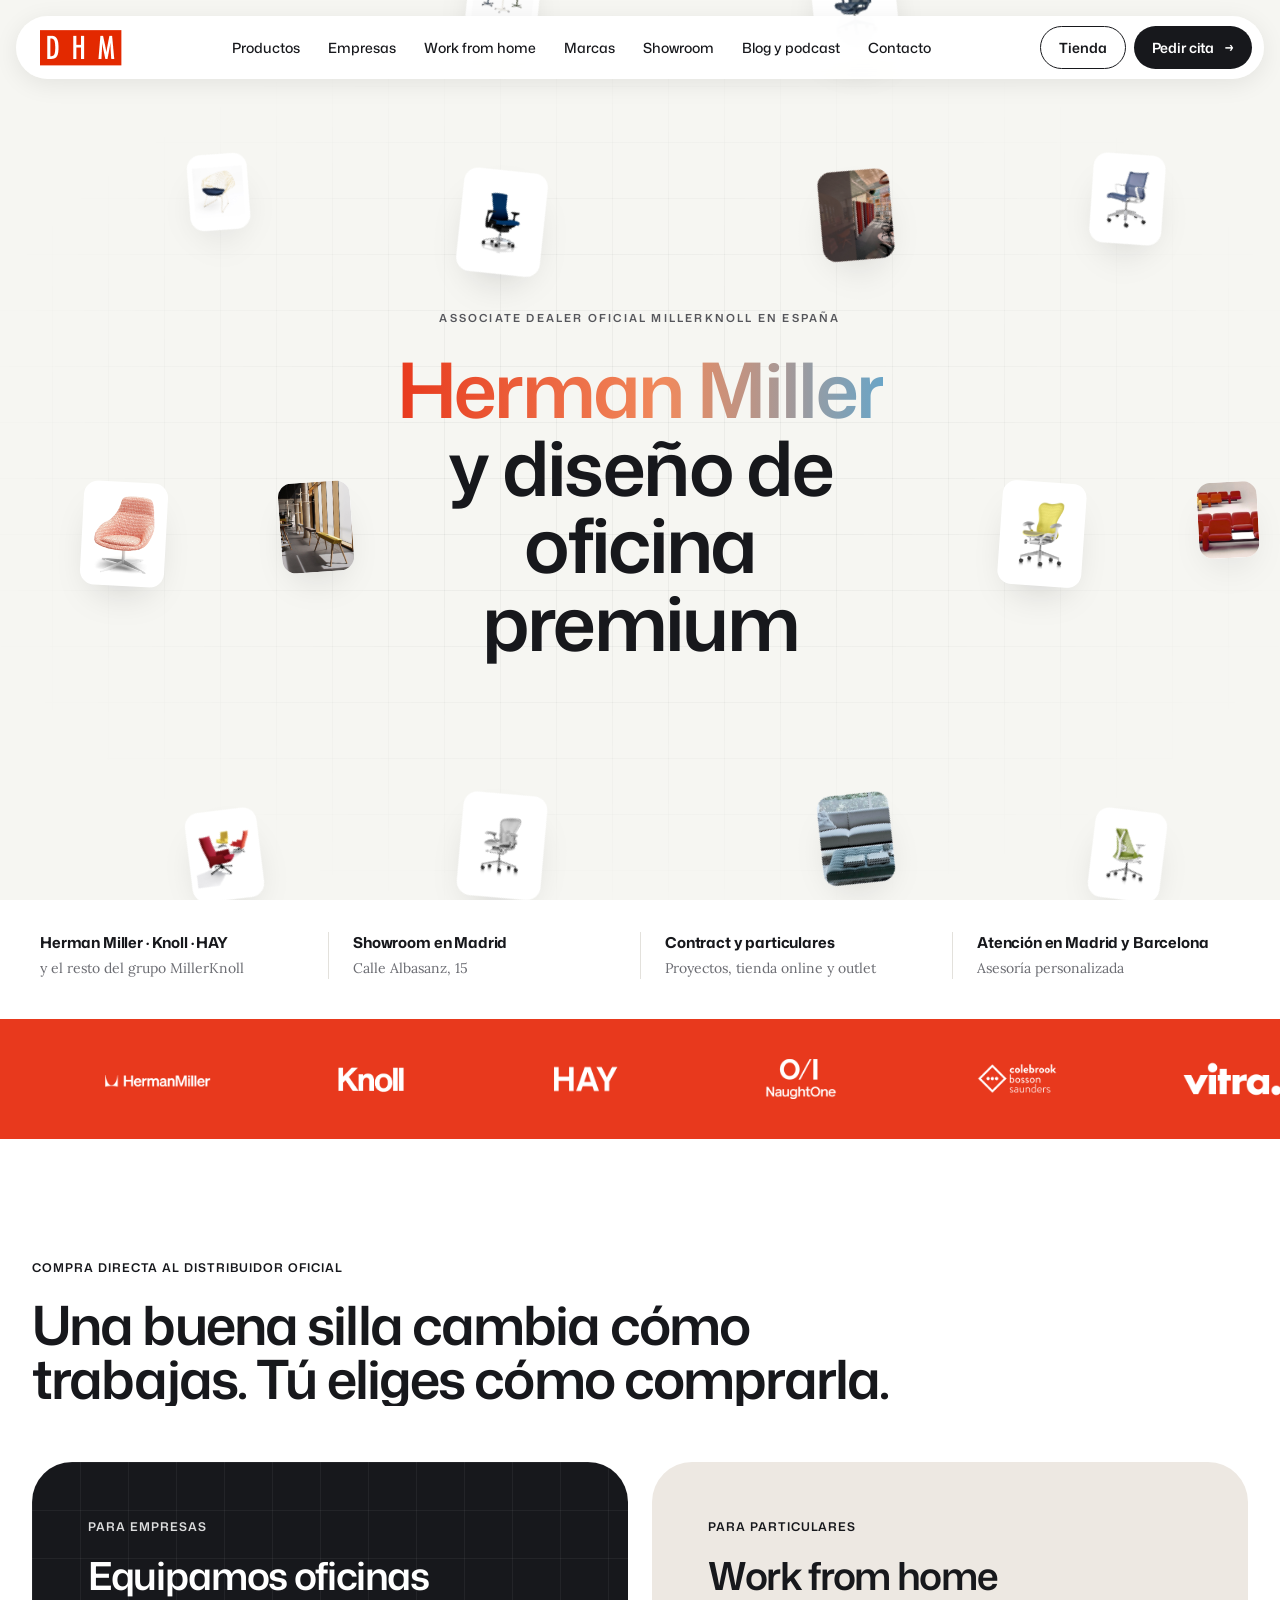
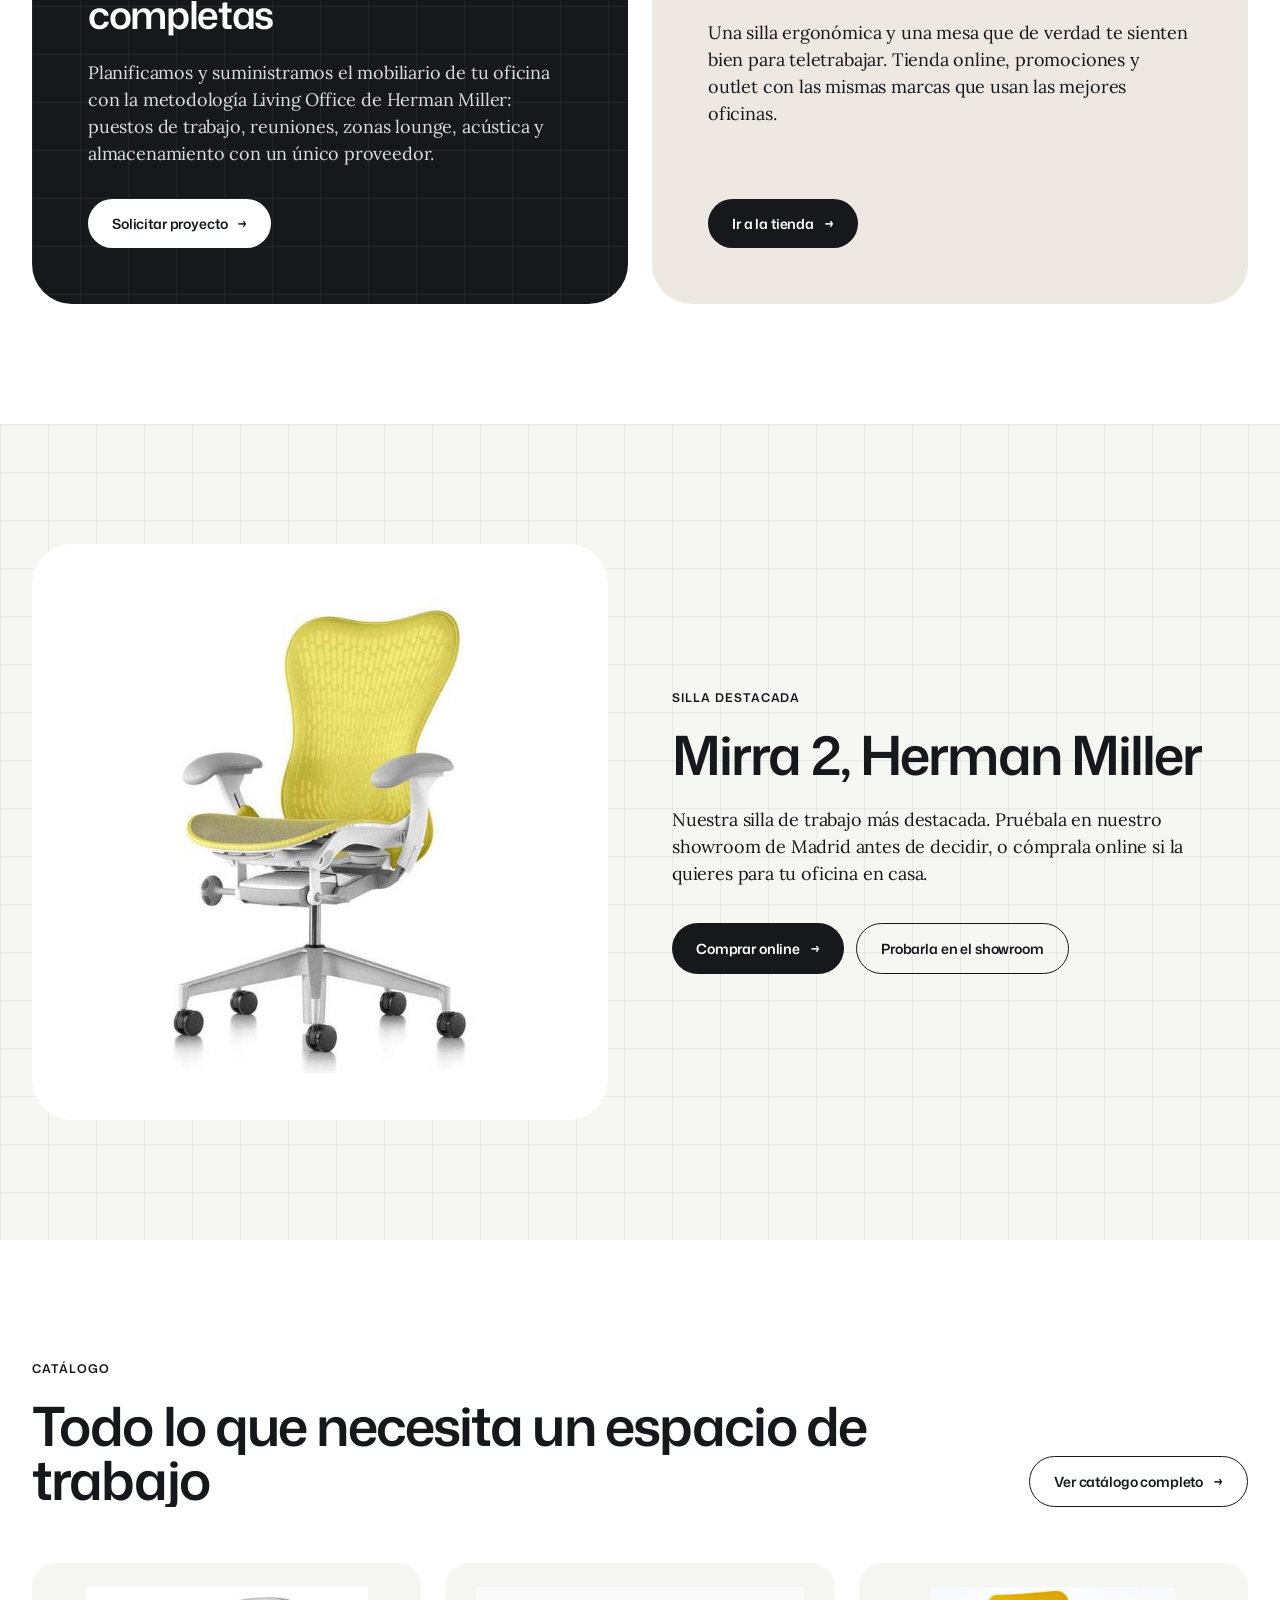
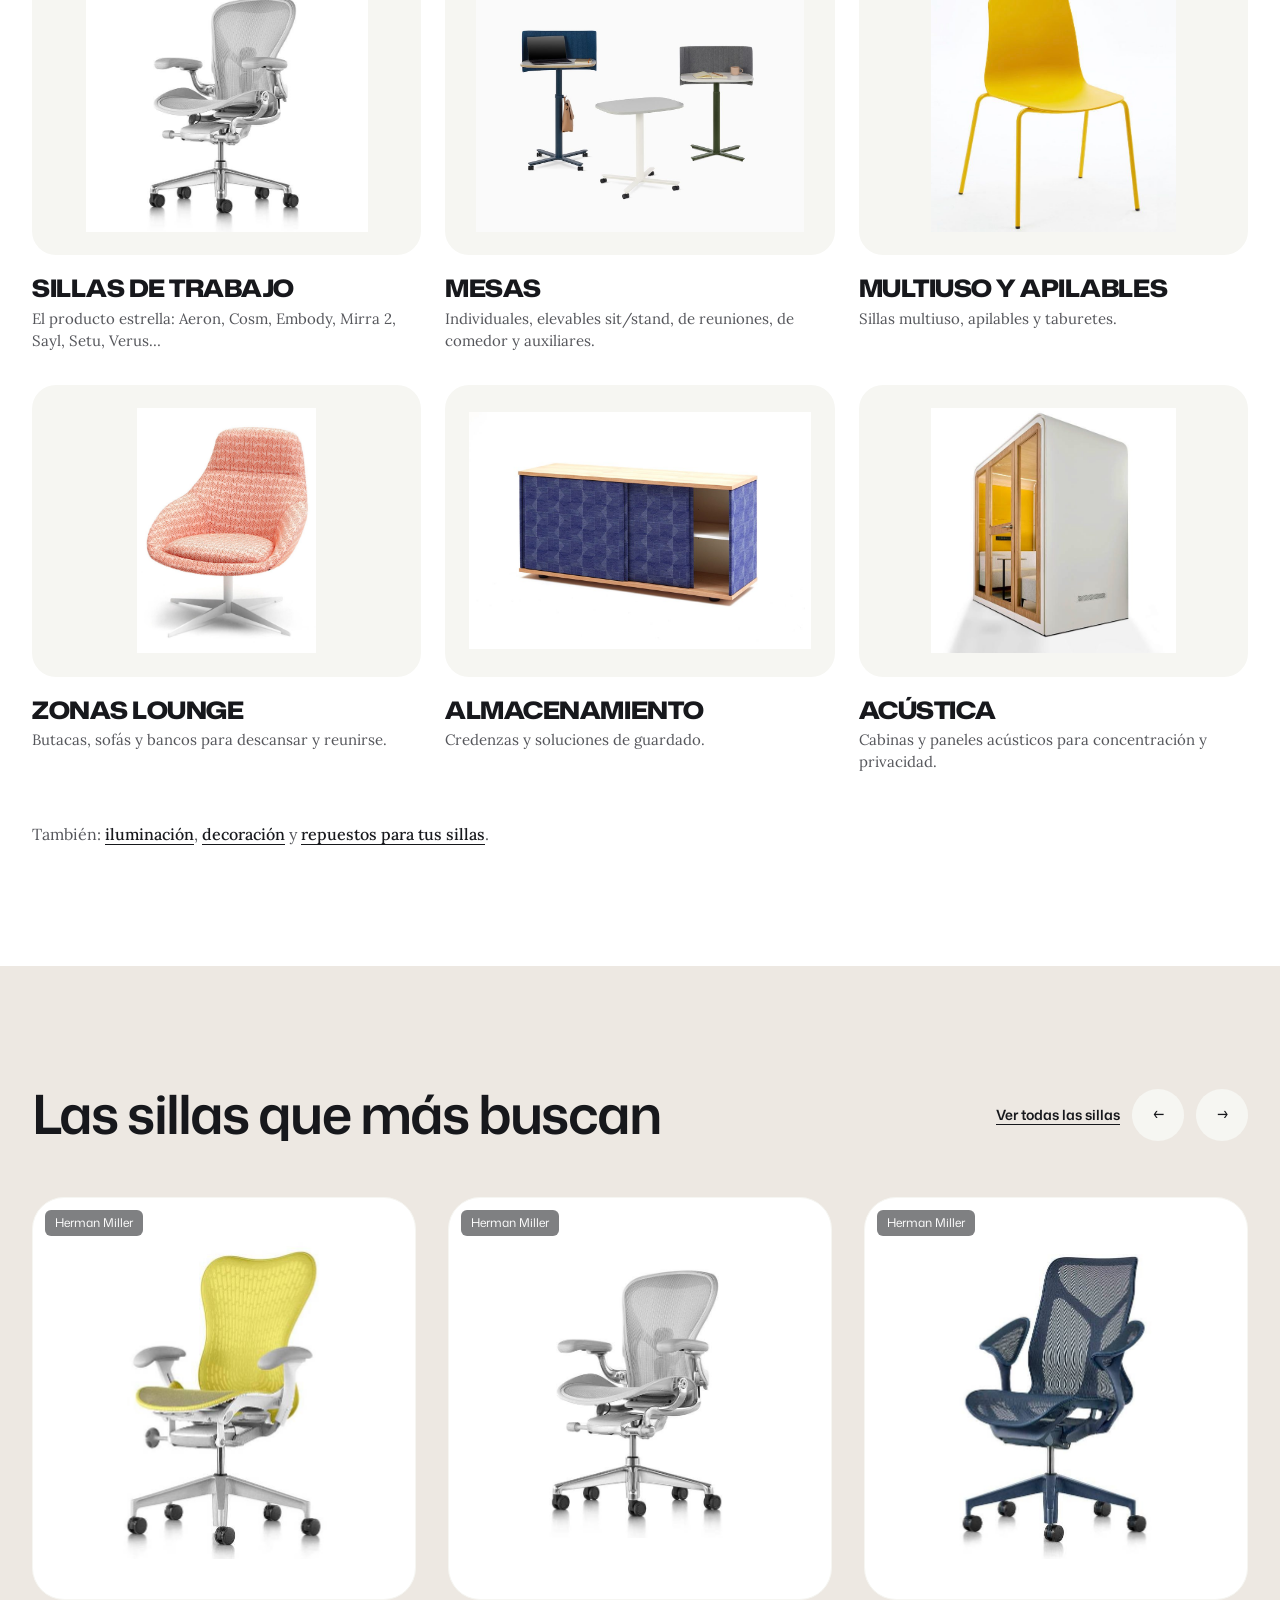
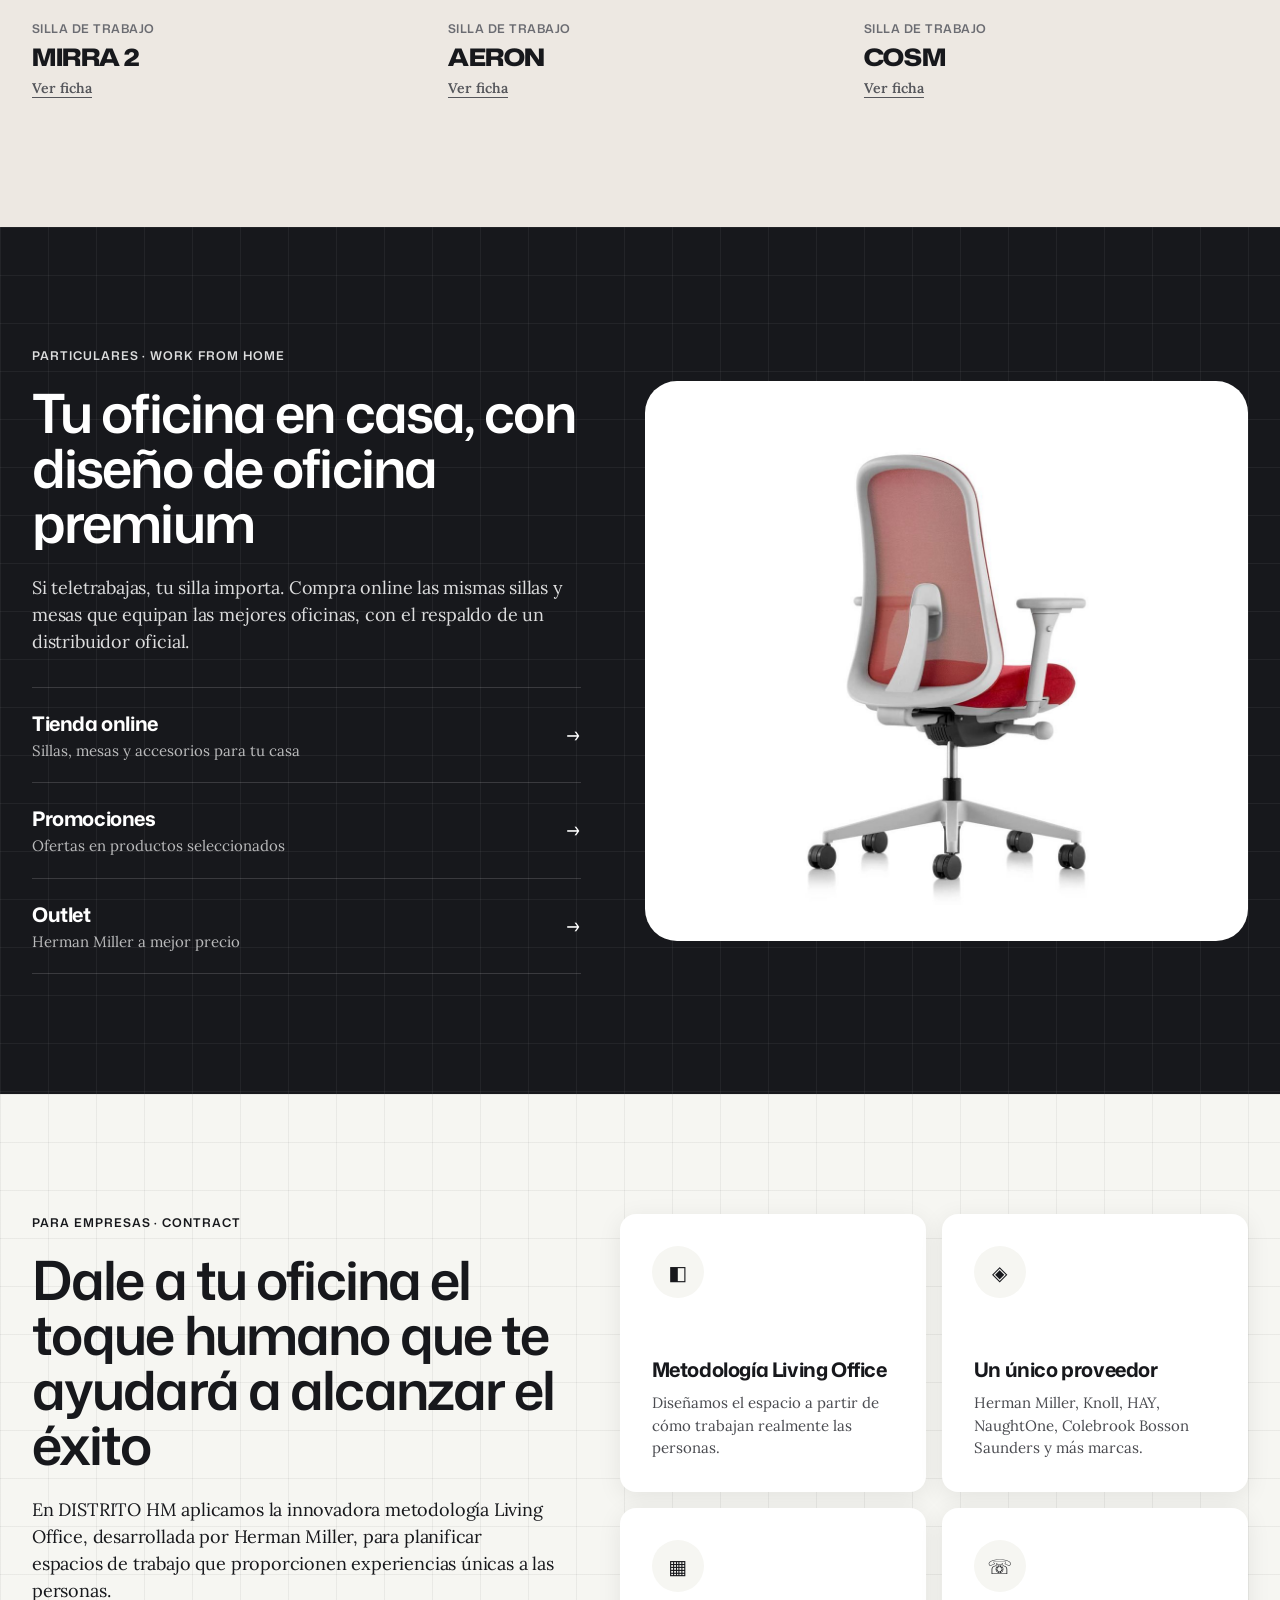
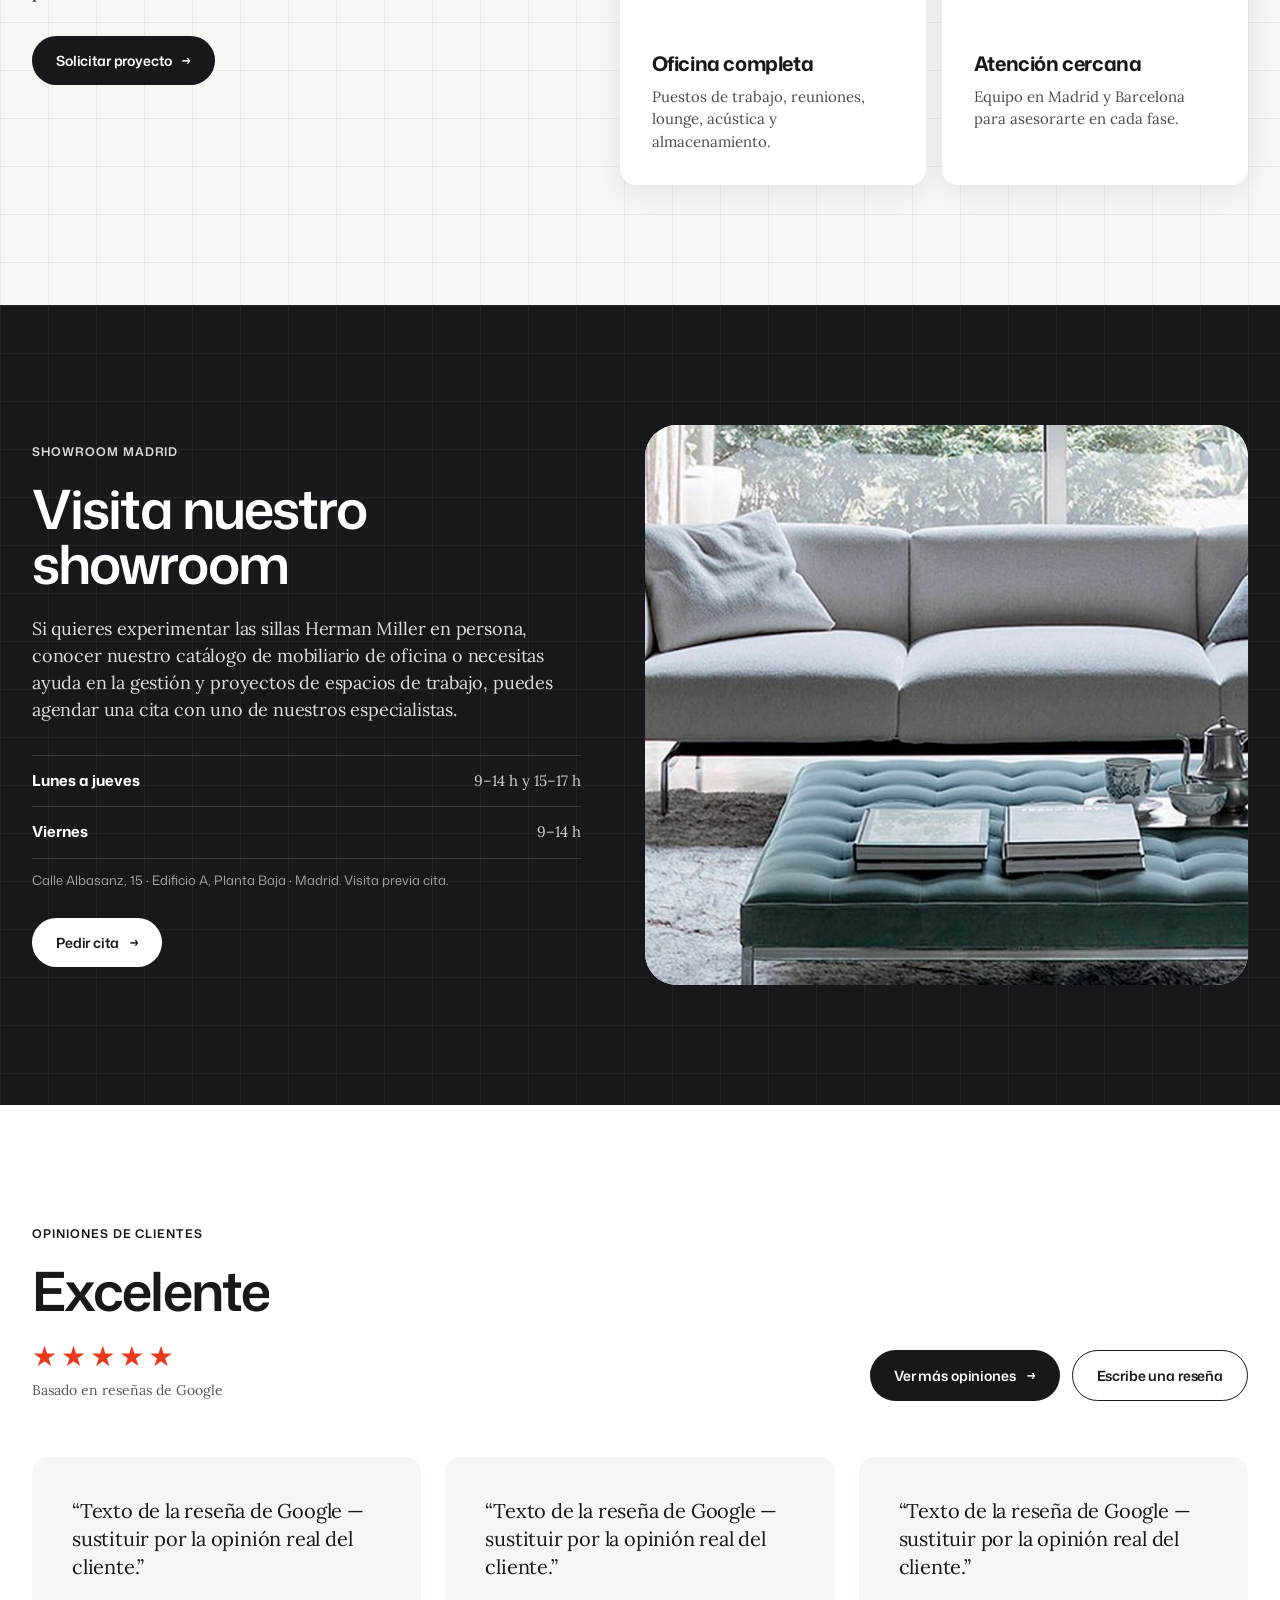
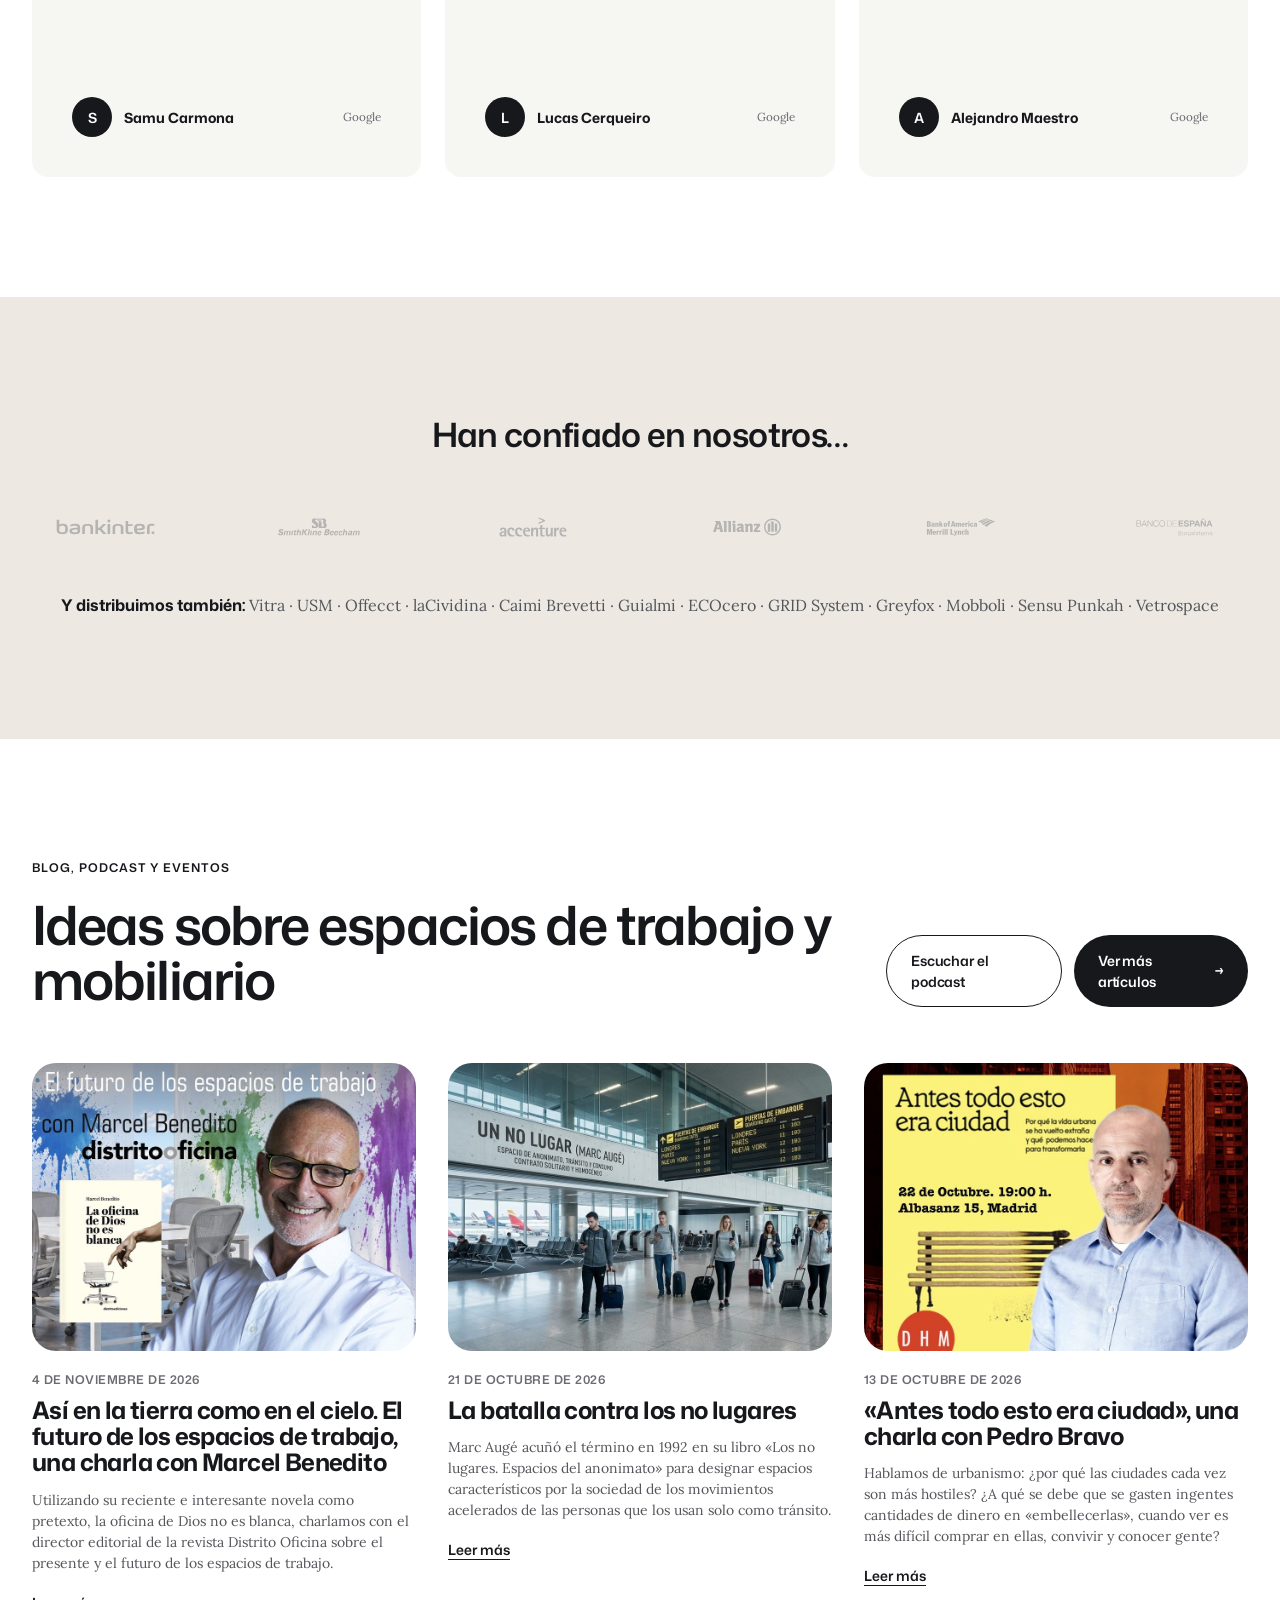
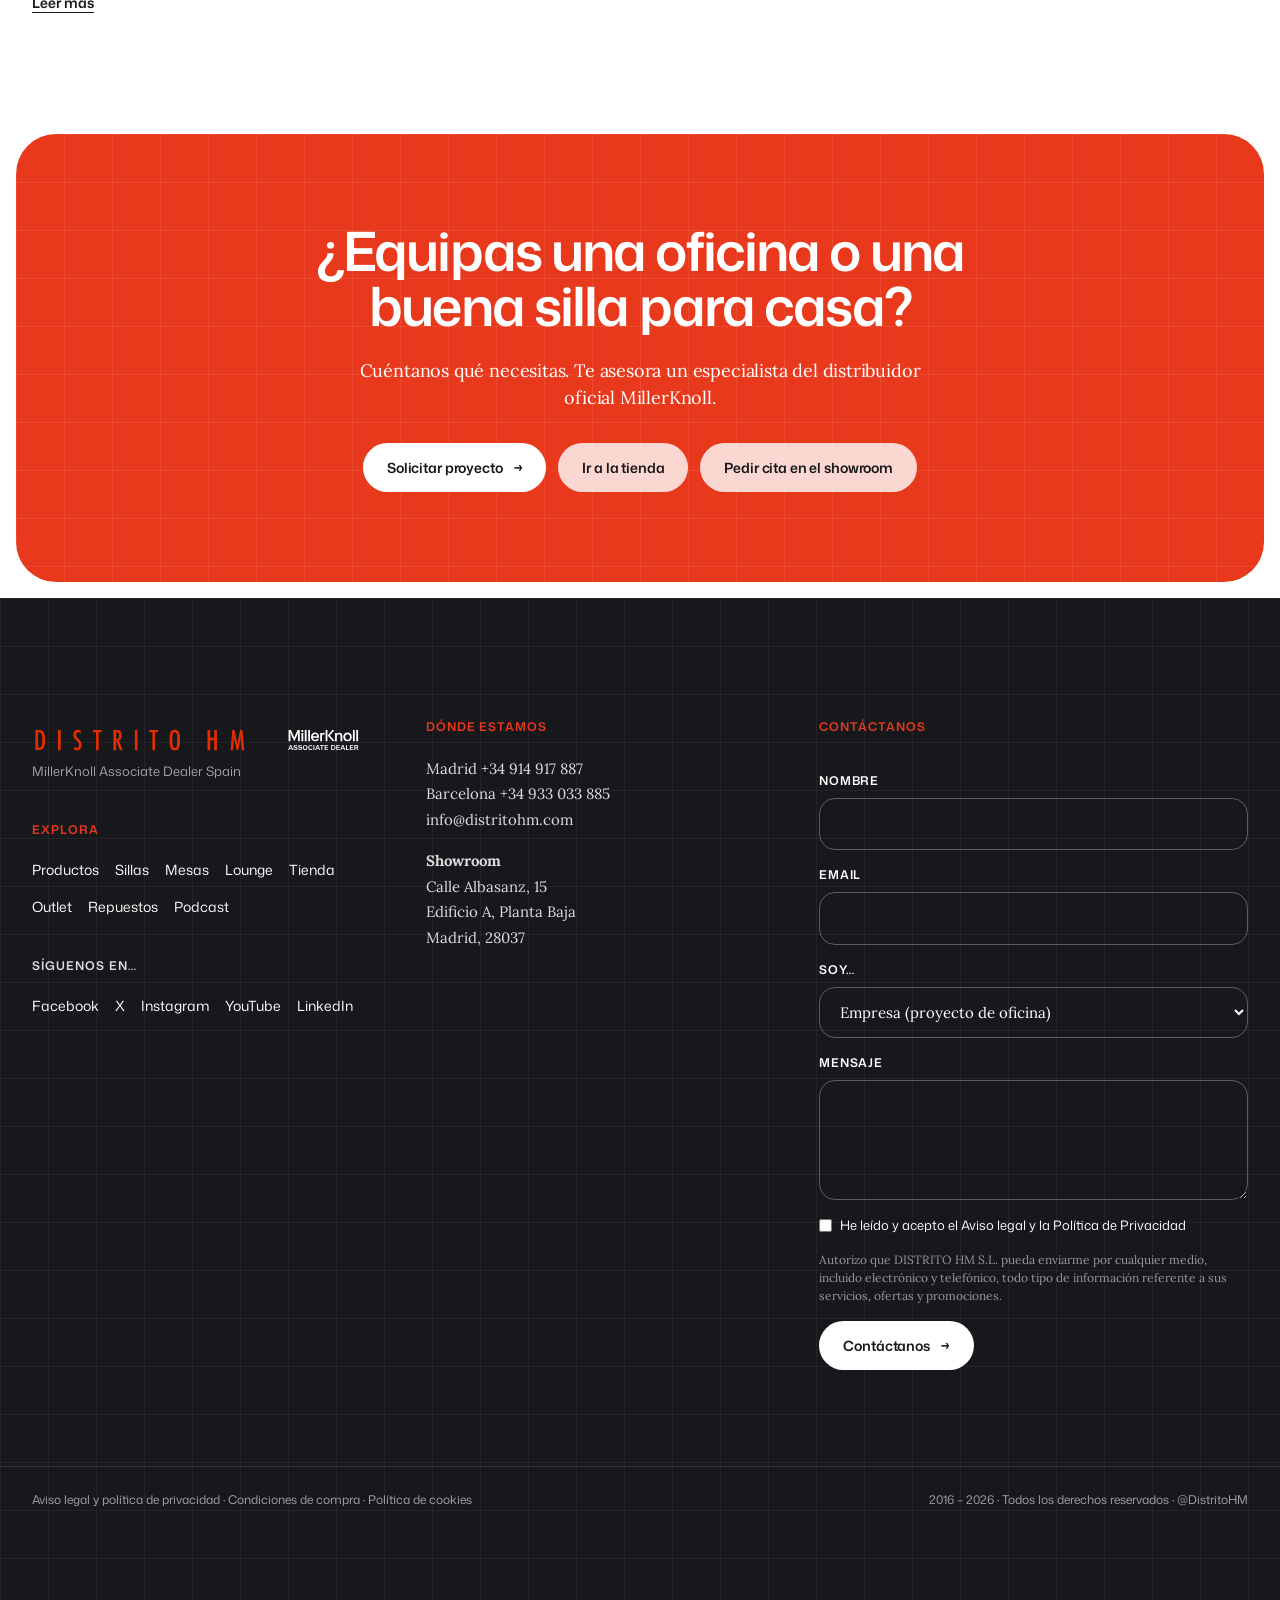
==== commit a0a7f1d2: "Hero sin degradado, con grid sutil y anillos más abiertos; ancho máx 1440; ajustes responsive Co-Aut" ====
--- a/index.html
+++ b/index.html
@@ -37,7 +37,6 @@
 <!-- HERO · órbita de dos anillos -->
 <section class="oh" data-hero aria-label="Distrito HM, distribuidor oficial MillerKnoll en España">
   <div class="oh__stage">
-    <div class="oh__halo" aria-hidden="true"></div>
     <div class="oh__ring oh__ring--outer" aria-hidden="true">
         <div class="oh-sat" style="--a:18"><div class="oh-upright oh-upright--cw"><div class="oh-card oh-card--chair oh-card--lg" style="--a:18;--t:-6"><img src="assets/img/cosm.jpg" alt="" width="400" height="500" loading="eager"></div></div></div>
         <div class="oh-sat" style="--a:54"><div class="oh-upright oh-upright--cw"><div class="oh-card oh-card--chair oh-card--md" style="--a:54;--t:4"><img src="assets/img/setu.jpg" alt="" width="400" height="500" loading="eager"></div></div></div>
@@ -62,9 +61,6 @@
       <p class="oh__eyebrow">Associate Dealer oficial MillerKnoll en España</p>
       <h1 class="oh__title"><em>Herman Miller</em><br>y diseño de oficina premium</h1>
     </div>
-  </div>
-  <div class="oh__foot">
-    <span class="oh__note"><i class="dot"></i>Desliza — la órbita se expande</span>
   </div>
 </section>
 <ul class="trust">
--- a/styles.css
+++ b/styles.css
@@ -338,11 +338,9 @@
 /* ===== Hero: Orbital Style Discovery (dos anillos) ===== */
 @keyframes orbit-cw{from{transform:rotate(0deg)}to{transform:rotate(360deg)}}
 @keyframes orbit-ccw{from{transform:rotate(0deg)}to{transform:rotate(-360deg)}}
-.oh{--scroll-progress:0;--radius-inner-base:clamp(15rem,min(30vw,38vmin),25rem);--radius-outer-base:clamp(25rem,min(46vw,58vmin),40rem);--orbit-expand:calc(var(--scroll-progress) * 20rem);
+.oh{--scroll-progress:0;--radius-inner-base:clamp(15rem,min(34vw,40vmin),27rem);--radius-outer-base:clamp(25rem,min(52vw,62vmin),44rem);--orbit-expand:calc(var(--scroll-progress) * 20rem);
   position:relative;min-height:100vh;overflow:hidden;background:var(--bone);color:var(--ink)}
 .oh__stage{position:relative;width:100%;height:100vh;min-height:44rem;display:grid;place-items:center;padding-top:4rem}
-.oh__halo{translate:0 2rem;position:absolute;width:44rem;height:44rem;border-radius:50%;pointer-events:none;filter:blur(8px);
-  background:radial-gradient(circle at 50% 45%,rgba(232,57,29,.22) 0%,rgba(169,208,230,.30) 35%,rgba(246,246,242,0) 65%)}
 .oh__ring{position:absolute;top:calc(50% + 2rem);left:50%;width:0;height:0;pointer-events:none;will-change:transform}
 .oh__ring--outer{animation:orbit-ccw 140s linear infinite}
 .oh__ring--inner{animation:orbit-cw 90s linear infinite}
@@ -366,42 +364,64 @@
 .oh__eyebrow{display:inline-block;font-size:.6875rem;font-weight:600;letter-spacing:.2em;text-transform:uppercase;color:#55565b;margin-bottom:1.5rem}
 .oh__title{margin:0;font-weight:600;font-size:clamp(2.5rem,6.5vw,4.75rem);line-height:1.02;letter-spacing:-.035em;color:var(--ink)}
 .oh__title em{font-style:normal;background:linear-gradient(90deg,#e8391d,#f08a5d 55%,#6aa5c7);-webkit-background-clip:text;background-clip:text;color:transparent}
-.oh__foot{position:absolute;left:2rem;right:2rem;bottom:1.75rem;z-index:20;display:flex;justify-content:space-between;align-items:center;gap:16px;pointer-events:none}
-.oh__ctas{display:flex;gap:10px;pointer-events:auto}
-.oh__ctas .btn{padding:12px 20px}
-.oh__note{display:inline-flex;align-items:center;gap:.5rem;font-size:.6875rem;font-weight:600;letter-spacing:.22em;text-transform:uppercase;color:#6a6a6a}
-.oh__note .dot{width:6px;height:6px;border-radius:50%;background:var(--red);flex:none}
 @media(max-width:992px){
   .oh-card--sm{width:3rem;height:3.75rem}.oh-card--md{width:3.5rem;height:4.375rem}.oh-card--lg{width:4rem;height:5rem}
 }
 @media(max-width:767px){
-  .oh__foot{flex-direction:column;gap:.75rem;text-align:center}
-}
+  }
 @media(max-width:767px){
-  .oh{--radius-inner-base:clamp(12rem,36vmin,16rem);--radius-outer-base:clamp(19rem,56vmin,25rem)}
+  .oh{--radius-inner-base:clamp(13rem,40vmin,17rem);--radius-outer-base:clamp(21rem,62vmin,27rem)}
 }
 @media(max-width:479px){
   .oh__stage{min-height:40rem}
   .oh__center{padding:0 1rem}
   .oh-card--sm{width:2.5rem;height:3.125rem}.oh-card--md{width:3rem;height:3.75rem}.oh-card--lg{width:3.5rem;height:4.375rem}
-  .oh__foot{left:1rem;right:1rem;bottom:1rem}
-  .oh__ctas .btn{padding:10px 16px;font-size:13px}
-}
+    }
 @media(prefers-reduced-motion:reduce){
   .oh__ring,.oh-upright{animation:none!important}
 }
 
-.oh__more{align-self:center;font-size:14px;font-weight:600;text-decoration:underline;text-underline-offset:4px;margin-right:8px;white-space:nowrap}
-.oh__more:hover{color:var(--red)}
 .back{margin-top:40px}
 .foot__links{display:flex;gap:10px 20px;flex-wrap:wrap;font-size:14px}
 .foot__links a:hover{color:var(--sky)}
 @media(max-width:767px){
-  .oh__ctas{flex-wrap:wrap;justify-content:center}
-  .oh__ctas .btn{white-space:nowrap}
-  .oh__more{width:100%;text-align:center;margin:0 0 2px}
-}
-/* barra inferior del hero: degradado para que los botones se lean sobre las tarjetas */
-.oh__foot{left:0;right:0;bottom:0;padding:3rem 2rem 1.75rem;background:linear-gradient(to top,var(--bone) 45%,rgba(246,246,242,0))}
-@media(max-width:479px){.oh__foot{left:0;right:0;bottom:0;padding:3rem 1rem 1rem}}
-.oh__foot{justify-content:center}
+      }
+@media(max-width:479px){}
+
+/* ===== v3: grid sutil, ancho máx 1440 ===== */
+.oh::before{content:"";position:absolute;inset:0;z-index:0;pointer-events:none;
+  background-image:linear-gradient(rgba(23,24,28,.045) 1px,transparent 1px),linear-gradient(90deg,rgba(23,24,28,.045) 1px,transparent 1px);
+  background-size:56px 56px;background-position:center center;
+  -webkit-mask-image:radial-gradient(ellipse 70% 65% at 50% 52%,#000 25%,transparent 80%);mask-image:radial-gradient(ellipse 70% 65% at 50% 52%,#000 25%,transparent 80%)}
+.oh__stage{max-width:1440px;margin:0 auto}
+.wrap{max-width:1440px}
+.nav__inner{max-width:1440px}
+.trust{max-width:1440px}
+.cta__card{max-width:1408px;margin:0 auto}
+
+/* menú: evitar que se parta en pantallas medias */
+.nav__links a{white-space:nowrap}
+@media(max-width:1180px){
+  .nav__links{position:fixed;inset:84px 16px auto;flex-direction:column;gap:0;background:var(--paper);border-radius:var(--r-md);box-shadow:var(--shadow);padding:12px 24px;display:none}
+  .nav__links.open{display:flex}
+  .nav__links a{padding:14px 0;border-bottom:1px solid var(--bone)}
+  .nav__cta{display:none}
+  .burger{display:block}
+}
+
+/* imagen de work from home: ocupar siempre todo el marco */
+.ph--wfh img{position:absolute;inset:0}
+@media(max-width:991px){.ph--wfh{min-height:0;aspect-ratio:1/1}}
+
+/* tablet (601–991px): proporciones más contenidas */
+@media(max-width:991px){
+  .ph--star,.ph--wfh{max-width:560px;width:100%;margin-inline:auto}
+  .posts{grid-template-columns:1fr 1fr;gap:32px 24px}
+  .post:first-child{grid-column:1/-1}
+  .post:first-child .ph--post{aspect-ratio:16/9}
+  .review{min-height:0;gap:32px}
+}
+@media(max-width:600px){
+  .posts{grid-template-columns:1fr}
+  .post:first-child .ph--post{aspect-ratio:4/3}
+}
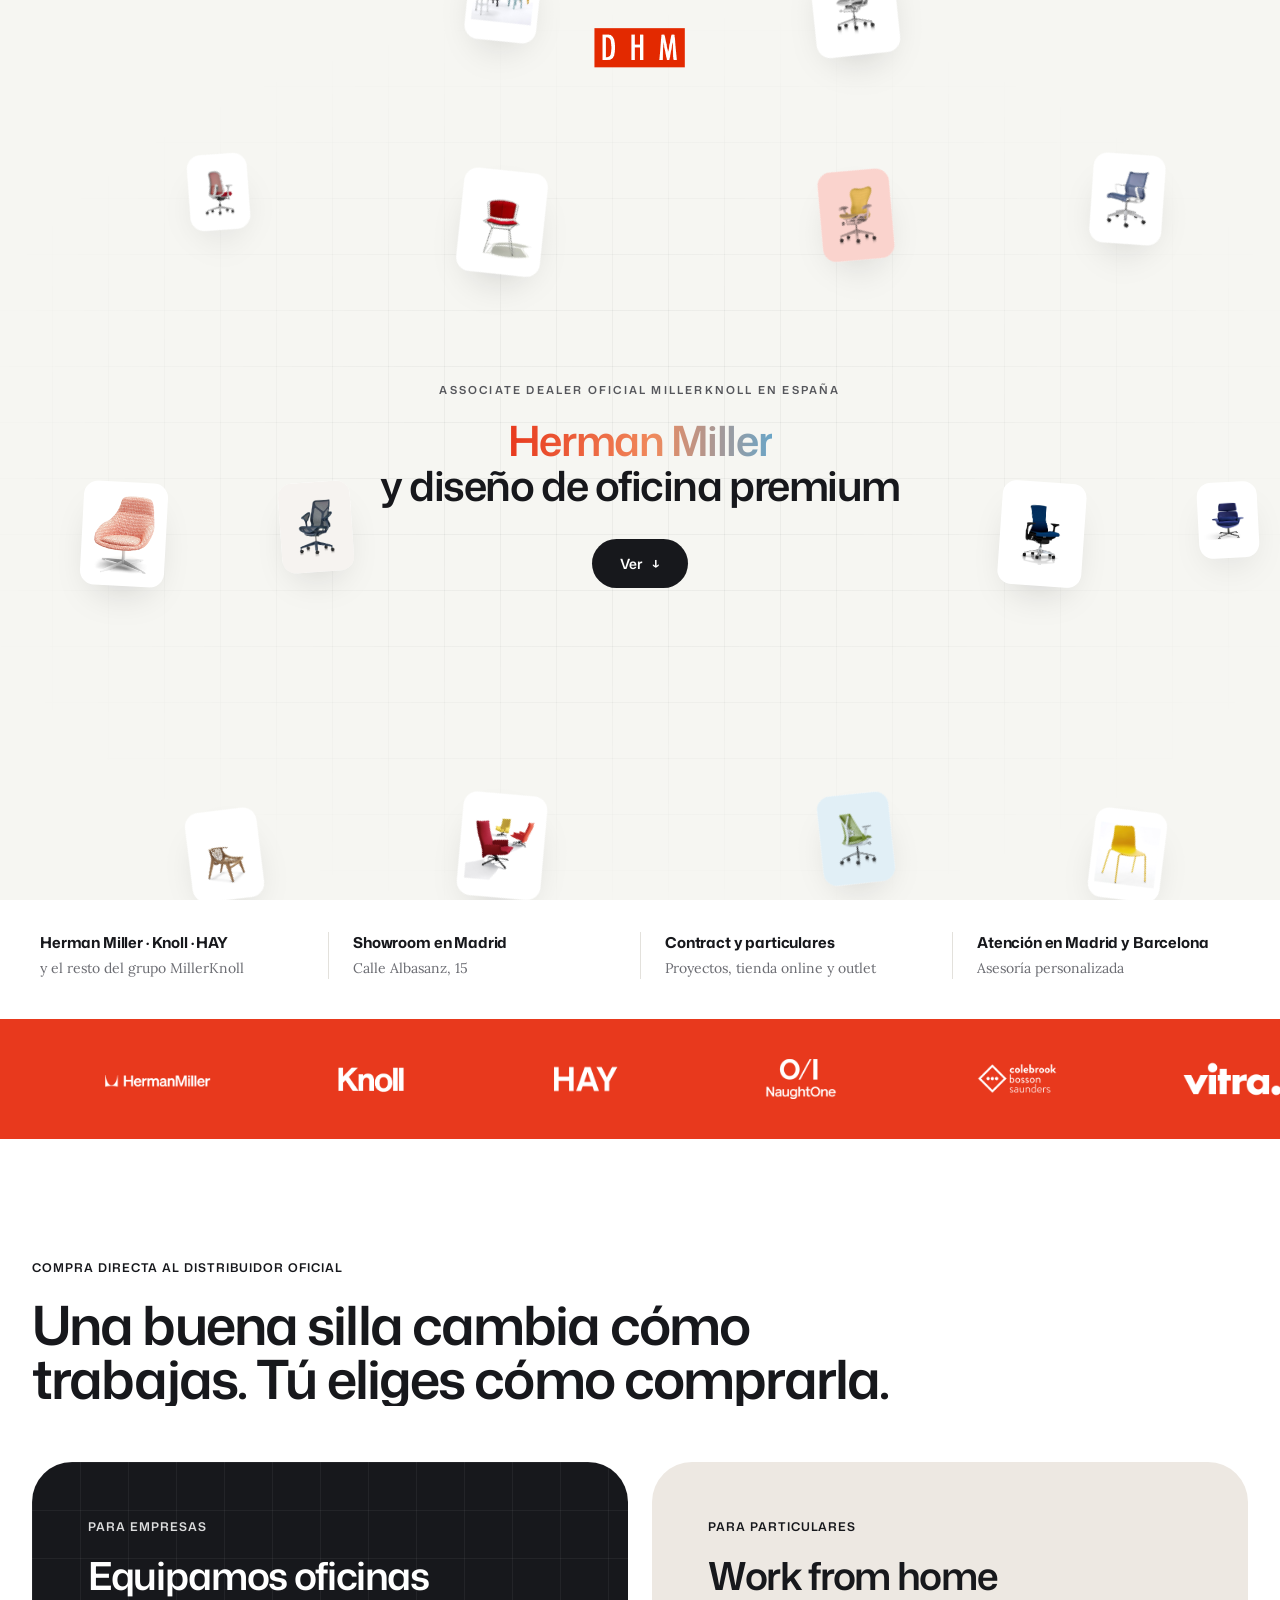
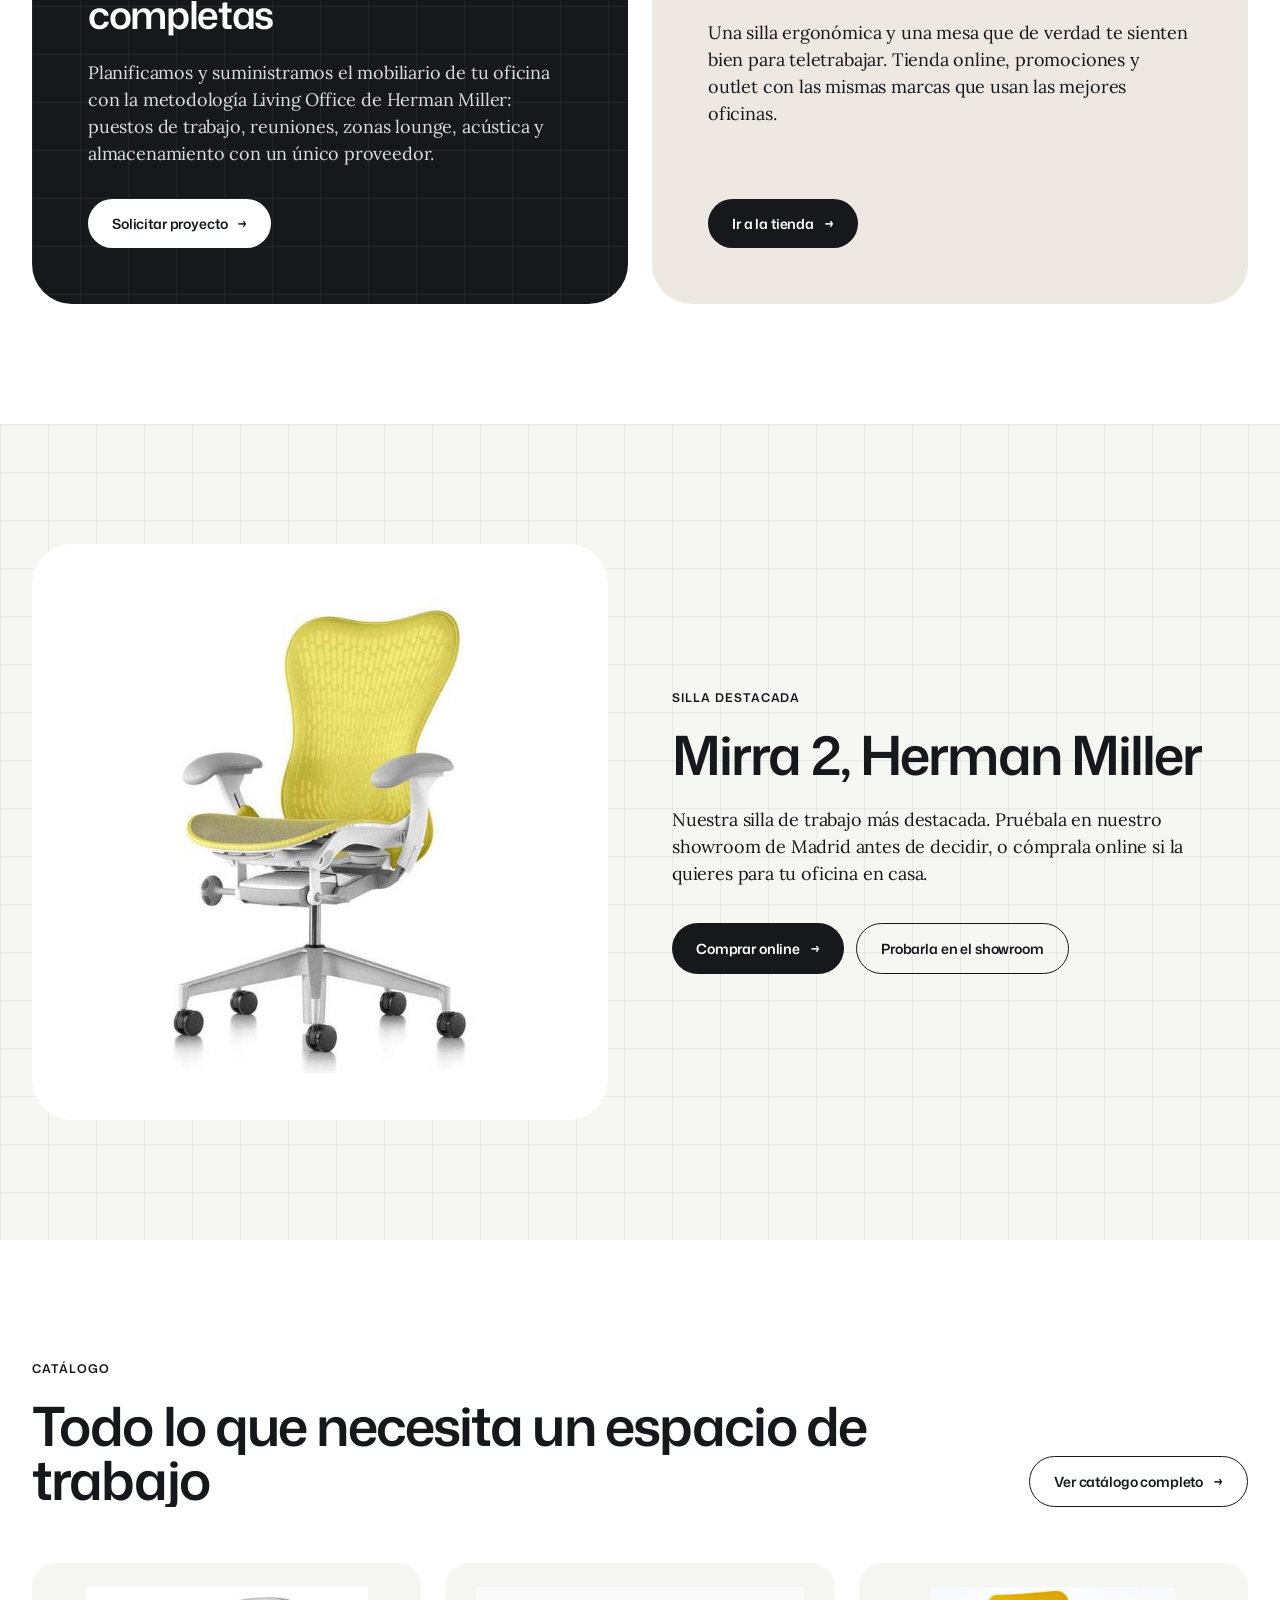
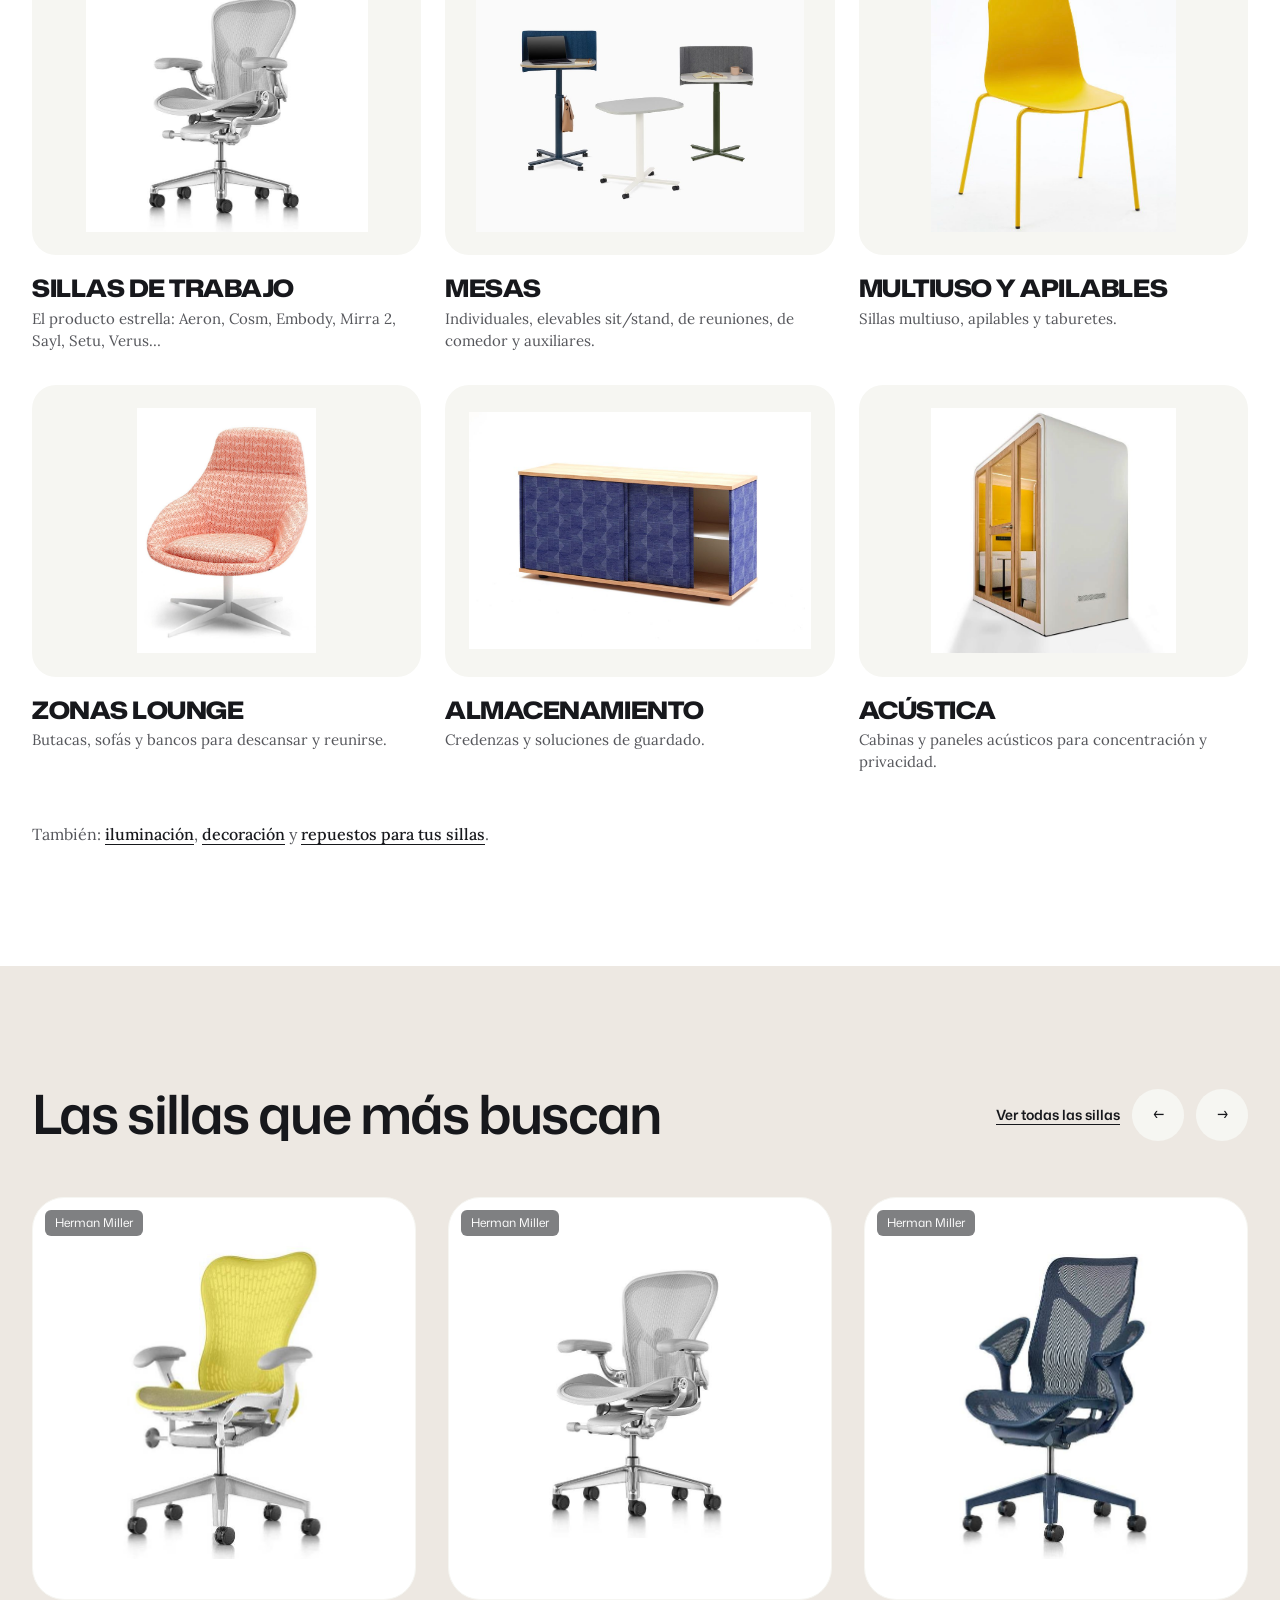
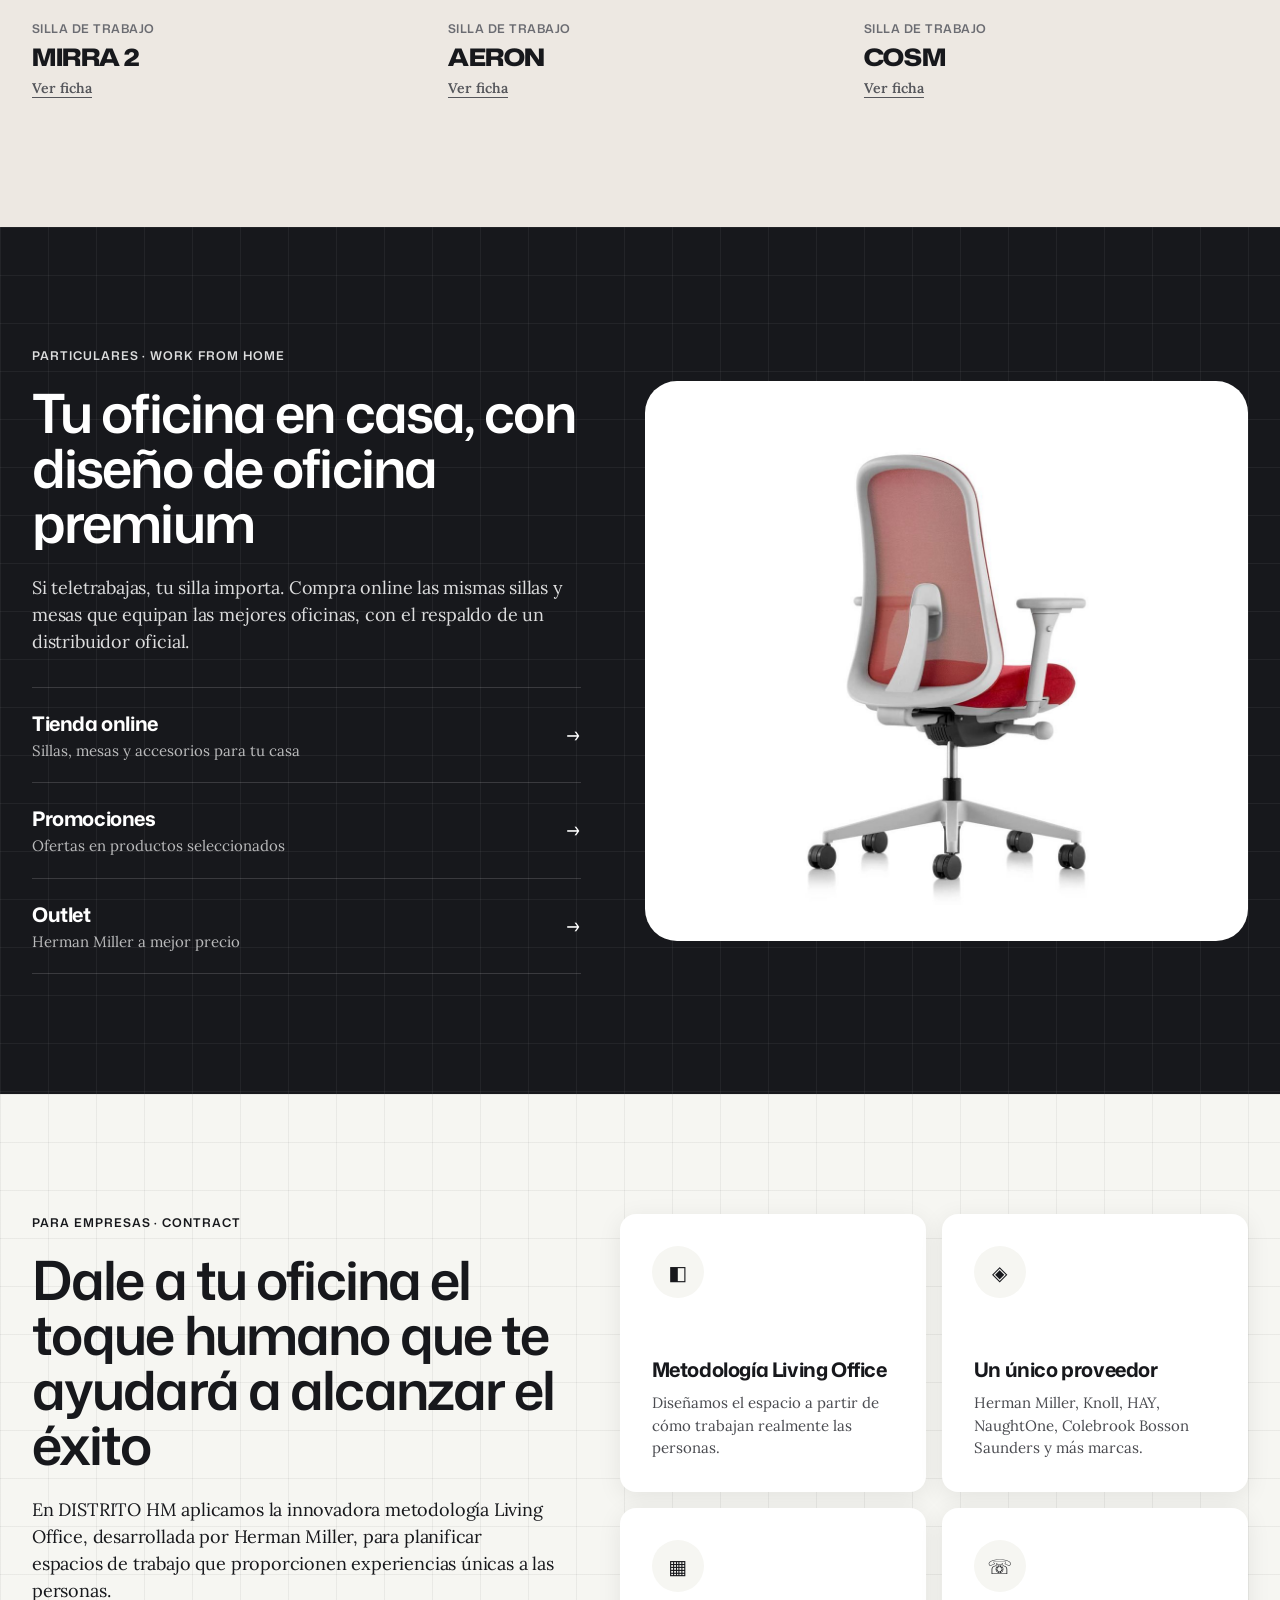
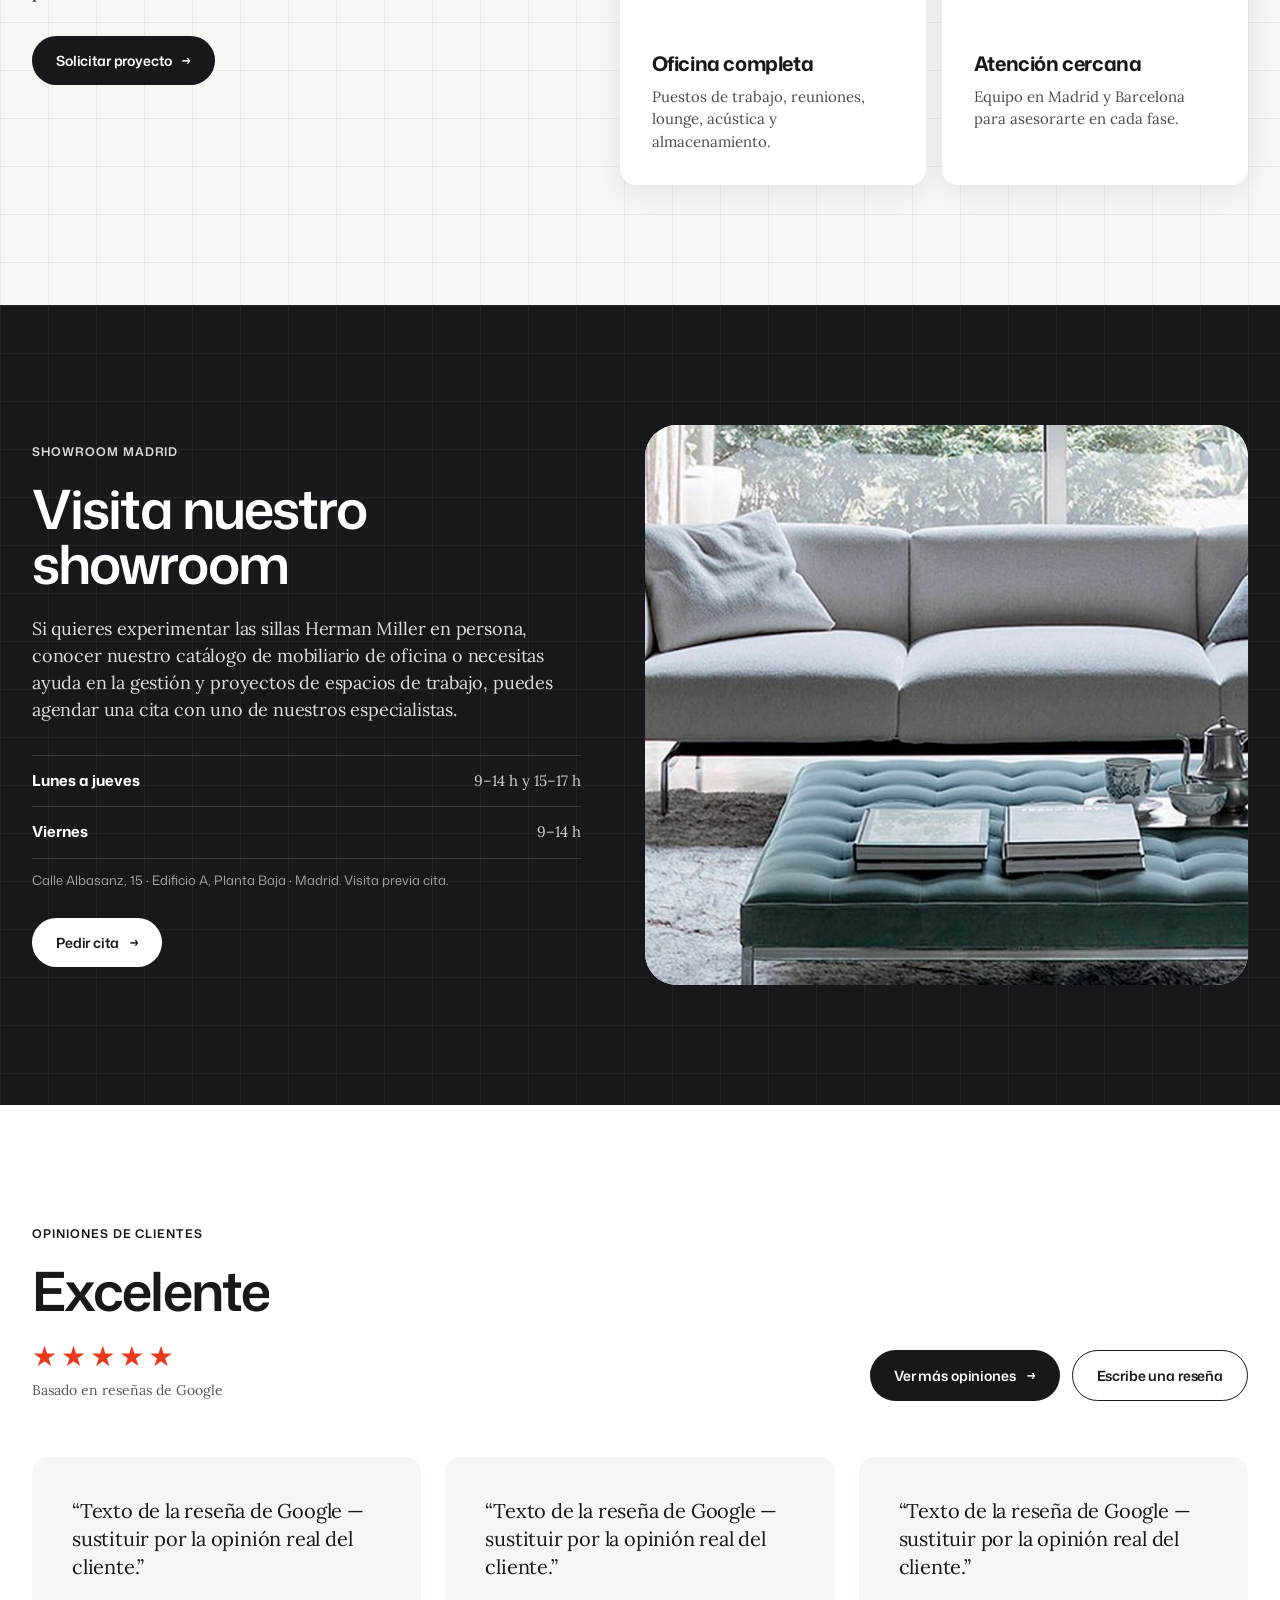
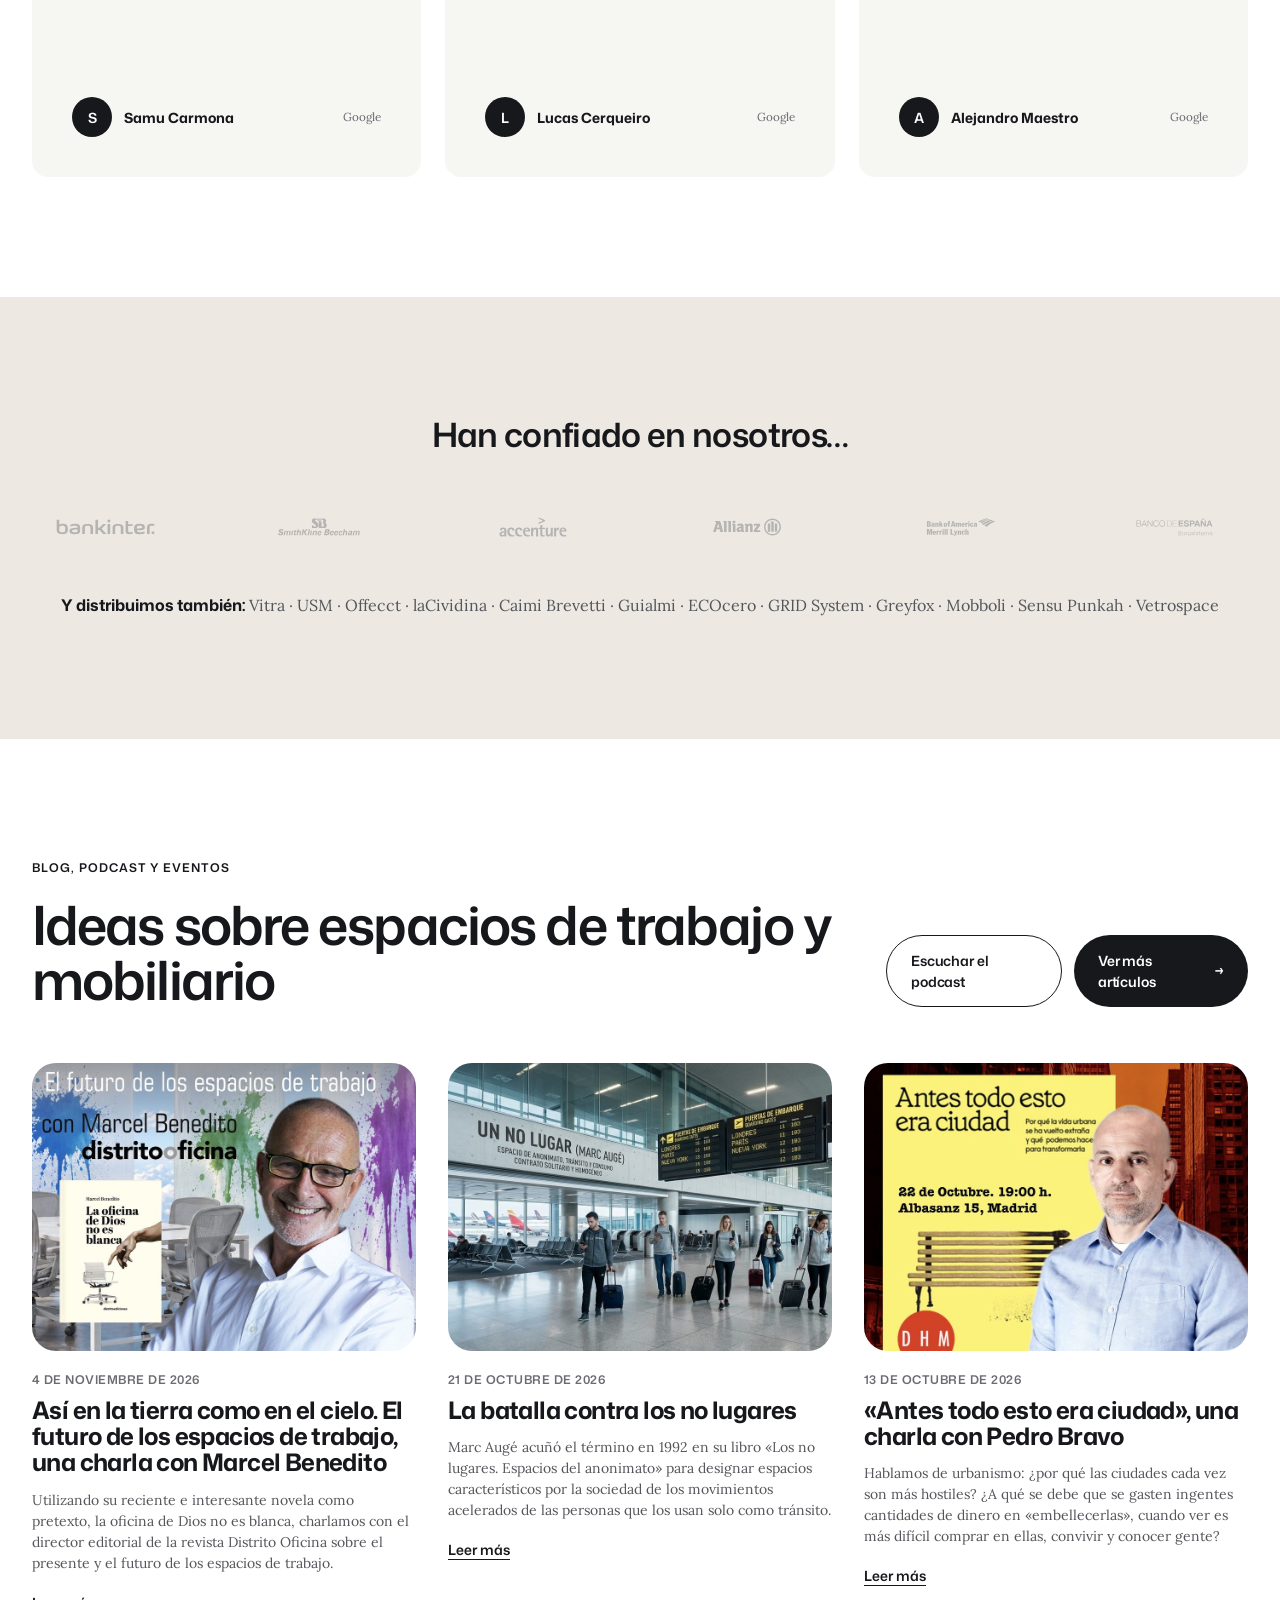
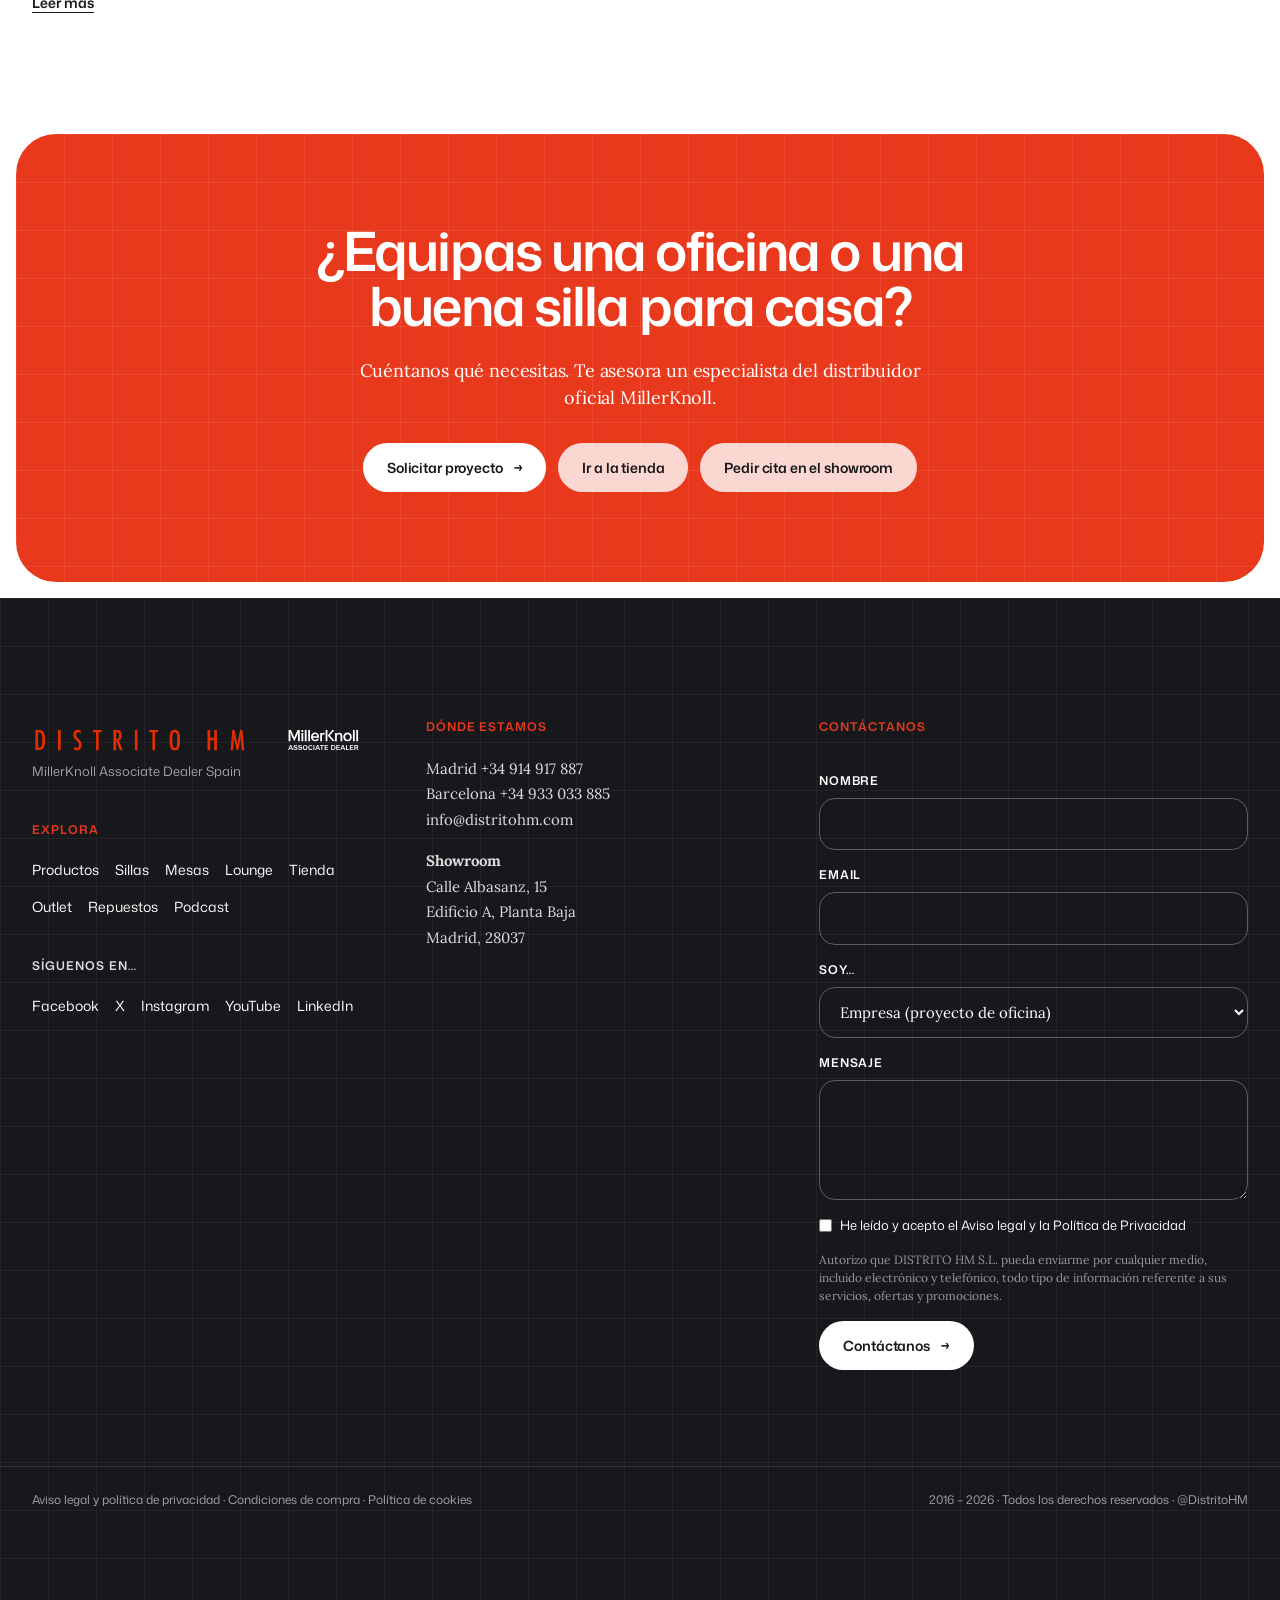
==== commit b465dbe6: "Hero limpio: titular en 2 líneas, botón Ver, solo sillas, menú oculto en el hero Co-Authored-By: Cla" ====
--- a/index.html
+++ b/index.html
@@ -12,7 +12,7 @@
 </head>
 <body>
 
-<header class="nav" id="nav">
+<header class="nav nav--hidden" id="nav">
   <div class="nav__inner">
     <a class="logo" href="#top" aria-label="Distrito HM"><img src="assets/logos/dhm-mark.png" alt="Distrito HM" height="36"></a>
     <nav class="nav__links" id="navLinks" aria-label="Principal">
@@ -36,34 +36,36 @@
 
 <!-- HERO · órbita de dos anillos -->
 <section class="oh" data-hero aria-label="Distrito HM, distribuidor oficial MillerKnoll en España">
+  <a class="oh__logo" href="#top" aria-label="Distrito HM"><img src="assets/logos/dhm-mark.png" alt="Distrito HM" height="40"></a>
   <div class="oh__stage">
     <div class="oh__ring oh__ring--outer" aria-hidden="true">
-        <div class="oh-sat" style="--a:18"><div class="oh-upright oh-upright--cw"><div class="oh-card oh-card--chair oh-card--lg" style="--a:18;--t:-6"><img src="assets/img/cosm.jpg" alt="" width="400" height="500" loading="eager"></div></div></div>
-        <div class="oh-sat" style="--a:54"><div class="oh-upright oh-upright--cw"><div class="oh-card oh-card--chair oh-card--md" style="--a:54;--t:4"><img src="assets/img/setu.jpg" alt="" width="400" height="500" loading="eager"></div></div></div>
-        <div class="oh-sat" style="--a:90"><div class="oh-upright oh-upright--cw"><div class="oh-card oh-card--photo oh-card--sm" style="--a:90;--t:-3"><img src="assets/img/wilkes.jpg" alt="" width="400" height="500" loading="eager"></div></div></div>
-        <div class="oh-sat" style="--a:126"><div class="oh-upright oh-upright--cw"><div class="oh-card oh-card--chair oh-card--md" style="--a:126;--t:7"><img src="assets/img/sayl.jpg" alt="" width="400" height="500" loading="eager"></div></div></div>
-        <div class="oh-sat" style="--a:162"><div class="oh-upright oh-upright--cw"><div class="oh-card oh-card--chair oh-card--lg" style="--a:162;--t:-5"><img src="assets/img/verus.jpg" alt="" width="400" height="500" loading="eager"></div></div></div>
-        <div class="oh-sat" style="--a:198"><div class="oh-upright oh-upright--cw"><div class="oh-card oh-card--chair oh-card--sm" style="--a:198;--t:5"><img src="assets/img/klismos.jpg" alt="" width="400" height="500" loading="eager"></div></div></div>
-        <div class="oh-sat" style="--a:234"><div class="oh-upright oh-upright--cw"><div class="oh-card oh-card--chair oh-card--md" style="--a:234;--t:-7"><img src="assets/img/knoll-pilot.jpg" alt="" width="400" height="500" loading="eager"></div></div></div>
-        <div class="oh-sat" style="--a:270"><div class="oh-upright oh-upright--cw"><div class="oh-card oh-card--chair oh-card--lg" style="--a:270;--t:3"><img src="assets/img/cat-lounge.jpg" alt="" width="400" height="500" loading="eager"></div></div></div>
-        <div class="oh-sat" style="--a:306"><div class="oh-upright oh-upright--cw"><div class="oh-card oh-card--chair oh-card--sm" style="--a:306;--t:-4"><img src="assets/img/bertoia-diamond.jpg" alt="" width="400" height="500" loading="eager"></div></div></div>
-        <div class="oh-sat" style="--a:342"><div class="oh-upright oh-upright--cw"><div class="oh-card oh-card--chair oh-card--md" style="--a:342;--t:6"><img src="assets/img/cat-sitstand.jpg" alt="" width="400" height="500" loading="eager"></div></div></div>
+        <div class="oh-sat" style="--a:18"><div class="oh-upright"><div class="oh-card oh-card--chair oh-card--lg" style="--a:18;--t:-6"><img src="assets/img/aeron.jpg" alt="" width="400" height="500"></div></div></div>
+        <div class="oh-sat" style="--a:54"><div class="oh-upright"><div class="oh-card oh-card--chair oh-card--md" style="--a:54;--t:4"><img src="assets/img/setu.jpg" alt="" width="400" height="500"></div></div></div>
+        <div class="oh-sat" style="--a:90"><div class="oh-upright"><div class="oh-card oh-card--chair oh-card--sm" style="--a:90;--t:-3"><img src="assets/img/knoll-lissoni.jpg" alt="" width="400" height="500"></div></div></div>
+        <div class="oh-sat" style="--a:126"><div class="oh-upright"><div class="oh-card oh-card--chair oh-card--md" style="--a:126;--t:7"><img src="assets/img/cat-multiuso.jpg" alt="" width="400" height="500"></div></div></div>
+        <div class="oh-sat" style="--a:162"><div class="oh-upright"><div class="oh-card oh-card--chair oh-card--lg" style="--a:162;--t:-5"><img src="assets/img/verus.jpg" alt="" width="400" height="500"></div></div></div>
+        <div class="oh-sat" style="--a:198"><div class="oh-upright"><div class="oh-card oh-card--chair oh-card--sm" style="--a:198;--t:5"><img src="assets/img/bertoia-diamond.jpg" alt="" width="400" height="500"></div></div></div>
+        <div class="oh-sat" style="--a:234"><div class="oh-upright"><div class="oh-card oh-card--chair oh-card--md" style="--a:234;--t:-7"><img src="assets/img/klismos.jpg" alt="" width="400" height="500"></div></div></div>
+        <div class="oh-sat" style="--a:270"><div class="oh-upright"><div class="oh-card oh-card--chair oh-card--lg" style="--a:270;--t:3"><img src="assets/img/cat-lounge.jpg" alt="" width="400" height="500"></div></div></div>
+        <div class="oh-sat" style="--a:306"><div class="oh-upright"><div class="oh-card oh-card--chair oh-card--sm" style="--a:306;--t:-4"><img src="assets/img/wfh-lino.jpg" alt="" width="400" height="500"></div></div></div>
+        <div class="oh-sat" style="--a:342"><div class="oh-upright"><div class="oh-card oh-card--chair oh-card--md" style="--a:342;--t:6"><img src="assets/img/cat-taburetes.jpg" alt="" width="400" height="500"></div></div></div>
     </div>
     <div class="oh__ring oh__ring--inner" aria-hidden="true">
-        <div class="oh-sat" style="--a:30"><div class="oh-upright oh-upright--ccw"><div class="oh-card oh-card--photo oh-card--md oh-card--red" style="--a:30;--t:-5"><img src="assets/img/showroom.jpg" alt="" width="400" height="500" loading="eager"></div></div></div>
-        <div class="oh-sat" style="--a:90"><div class="oh-upright oh-upright--ccw"><div class="oh-card oh-card--chair oh-card--lg" style="--a:90;--t:4"><img src="assets/img/mirra2.jpg" alt="" width="400" height="500" loading="eager"></div></div></div>
-        <div class="oh-sat" style="--a:150"><div class="oh-upright oh-upright--ccw"><div class="oh-card oh-card--photo oh-card--md oh-card--sky" style="--a:150;--t:-6"><img src="assets/img/living.jpg" alt="" width="400" height="500" loading="eager"></div></div></div>
-        <div class="oh-sat" style="--a:210"><div class="oh-upright oh-upright--ccw"><div class="oh-card oh-card--chair oh-card--lg" style="--a:210;--t:5"><img src="assets/img/aeron.jpg" alt="" width="400" height="500" loading="eager"></div></div></div>
-        <div class="oh-sat" style="--a:270"><div class="oh-upright oh-upright--ccw"><div class="oh-card oh-card--photo oh-card--md oh-card--oat" style="--a:270;--t:-4"><img src="assets/img/greyfox-sympatico.jpg" alt="" width="400" height="500" loading="eager"></div></div></div>
-        <div class="oh-sat" style="--a:330"><div class="oh-upright oh-upright--ccw"><div class="oh-card oh-card--chair oh-card--lg" style="--a:330;--t:6"><img src="assets/img/embody.jpg" alt="" width="400" height="500" loading="eager"></div></div></div>
+        <div class="oh-sat" style="--a:30"><div class="oh-upright"><div class="oh-card oh-card--chair oh-card--md oh-card--red" style="--a:30;--t:-5"><img src="assets/img/mirra2.jpg" alt="" width="400" height="500"></div></div></div>
+        <div class="oh-sat" style="--a:90"><div class="oh-upright"><div class="oh-card oh-card--chair oh-card--lg" style="--a:90;--t:4"><img src="assets/img/embody.jpg" alt="" width="400" height="500"></div></div></div>
+        <div class="oh-sat" style="--a:150"><div class="oh-upright"><div class="oh-card oh-card--chair oh-card--md oh-card--sky" style="--a:150;--t:-6"><img src="assets/img/sayl.jpg" alt="" width="400" height="500"></div></div></div>
+        <div class="oh-sat" style="--a:210"><div class="oh-upright"><div class="oh-card oh-card--chair oh-card--lg" style="--a:210;--t:5"><img src="assets/img/knoll-pilot.jpg" alt="" width="400" height="500"></div></div></div>
+        <div class="oh-sat" style="--a:270"><div class="oh-upright"><div class="oh-card oh-card--chair oh-card--md oh-card--oat" style="--a:270;--t:-4"><img src="assets/img/cosm.jpg" alt="" width="400" height="500"></div></div></div>
+        <div class="oh-sat" style="--a:330"><div class="oh-upright"><div class="oh-card oh-card--chair oh-card--lg" style="--a:330;--t:6"><img src="assets/img/bertoia-side.jpg" alt="" width="400" height="500"></div></div></div>
     </div>
     <div class="oh__center">
       <p class="oh__eyebrow">Associate Dealer oficial MillerKnoll en España</p>
-      <h1 class="oh__title"><em>Herman Miller</em><br>y diseño de oficina premium</h1>
-    </div>
-  </div>
-</section>
-<ul class="trust">
+      <h1 class="oh__title"><span class="oh__line"><em>Herman Miller</em></span><span class="oh__line">y diseño de oficina premium</span></h1>
+      <a class="btn btn--dark oh__see" href="#siguiente">Ver <i>↓</i></a>
+    </div>
+  </div>
+</section>
+<ul class="trust" id="siguiente">
   <li><b>Herman Miller · Knoll · HAY</b><span>y el resto del grupo MillerKnoll</span></li>
   <li><b>Showroom en Madrid</b><span>Calle Albasanz, 15</span></li>
   <li><b>Contract y particulares</b><span>Proyectos, tienda online y outlet</span></li>
--- a/styles.css
+++ b/styles.css
@@ -362,8 +362,6 @@
 .oh__center{position:relative;z-index:10;max-width:36rem;padding:0 1.5rem;text-align:center;
   opacity:calc(1 - var(--scroll-progress)*1.4);transform:scale(calc(1 - var(--scroll-progress)*.06))}
 .oh__eyebrow{display:inline-block;font-size:.6875rem;font-weight:600;letter-spacing:.2em;text-transform:uppercase;color:#55565b;margin-bottom:1.5rem}
-.oh__title{margin:0;font-weight:600;font-size:clamp(2.5rem,6.5vw,4.75rem);line-height:1.02;letter-spacing:-.035em;color:var(--ink)}
-.oh__title em{font-style:normal;background:linear-gradient(90deg,#e8391d,#f08a5d 55%,#6aa5c7);-webkit-background-clip:text;background-clip:text;color:transparent}
 @media(max-width:992px){
   .oh-card--sm{width:3rem;height:3.75rem}.oh-card--md{width:3.5rem;height:4.375rem}.oh-card--lg{width:4rem;height:5rem}
 }
@@ -425,3 +423,29 @@
   .posts{grid-template-columns:1fr}
   .post:first-child .ph--post{aspect-ratio:4/3}
 }
+
+/* ===== v4: titular en 2 líneas, botón Ver, logo y menú oculto en el hero ===== */
+.oh__title{margin:0;font-weight:600;font-size:clamp(1.4rem,min(5.6vw,4.6vmin),3.2rem);line-height:1.08;letter-spacing:-.035em;color:var(--ink)}
+.oh__line{display:block;white-space:nowrap}
+.oh__title em{font-style:normal;background:linear-gradient(90deg,#e8391d,#f08a5d 55%,#6aa5c7);-webkit-background-clip:text;background-clip:text;color:transparent}
+.oh__center{max-width:none;padding:0 1rem}
+.oh__eyebrow{margin-bottom:1.25rem}
+.oh__see{margin-top:2rem;padding:14px 28px;pointer-events:auto}
+.oh__see i{display:inline-block;animation:hint 1.8s var(--ease) infinite}
+.oh__logo{position:absolute;top:28px;left:50%;transform:translateX(-50%);z-index:30;display:block}
+.oh__logo img{display:block;height:40px;width:auto}
+.nav{transition:transform .4s var(--ease-rev),opacity .3s var(--ease),visibility 0s}
+.nav--hidden{transform:translateY(-140%);opacity:0;visibility:hidden;pointer-events:none;transition:transform .4s var(--ease-rev),opacity .3s var(--ease),visibility 0s .4s}
+@media(max-width:600px){
+  .oh__title{font-size:5.9vw}
+  .oh__eyebrow{font-size:.625rem;letter-spacing:.16em}
+  .oh__see{margin-top:1.5rem}
+  .oh__logo{top:20px}.oh__logo img{height:34px}
+}
+@media(prefers-reduced-motion:reduce){.nav,.nav--hidden{transition:none}.oh__see i{animation:none}}
+@media(max-width:767px){
+  .oh{--radius-inner-base:15rem;--radius-outer-base:23rem}
+}
+@media(min-width:768px) and (max-width:991px){
+  .oh{--radius-inner-base:17rem;--radius-outer-base:26rem}
+}
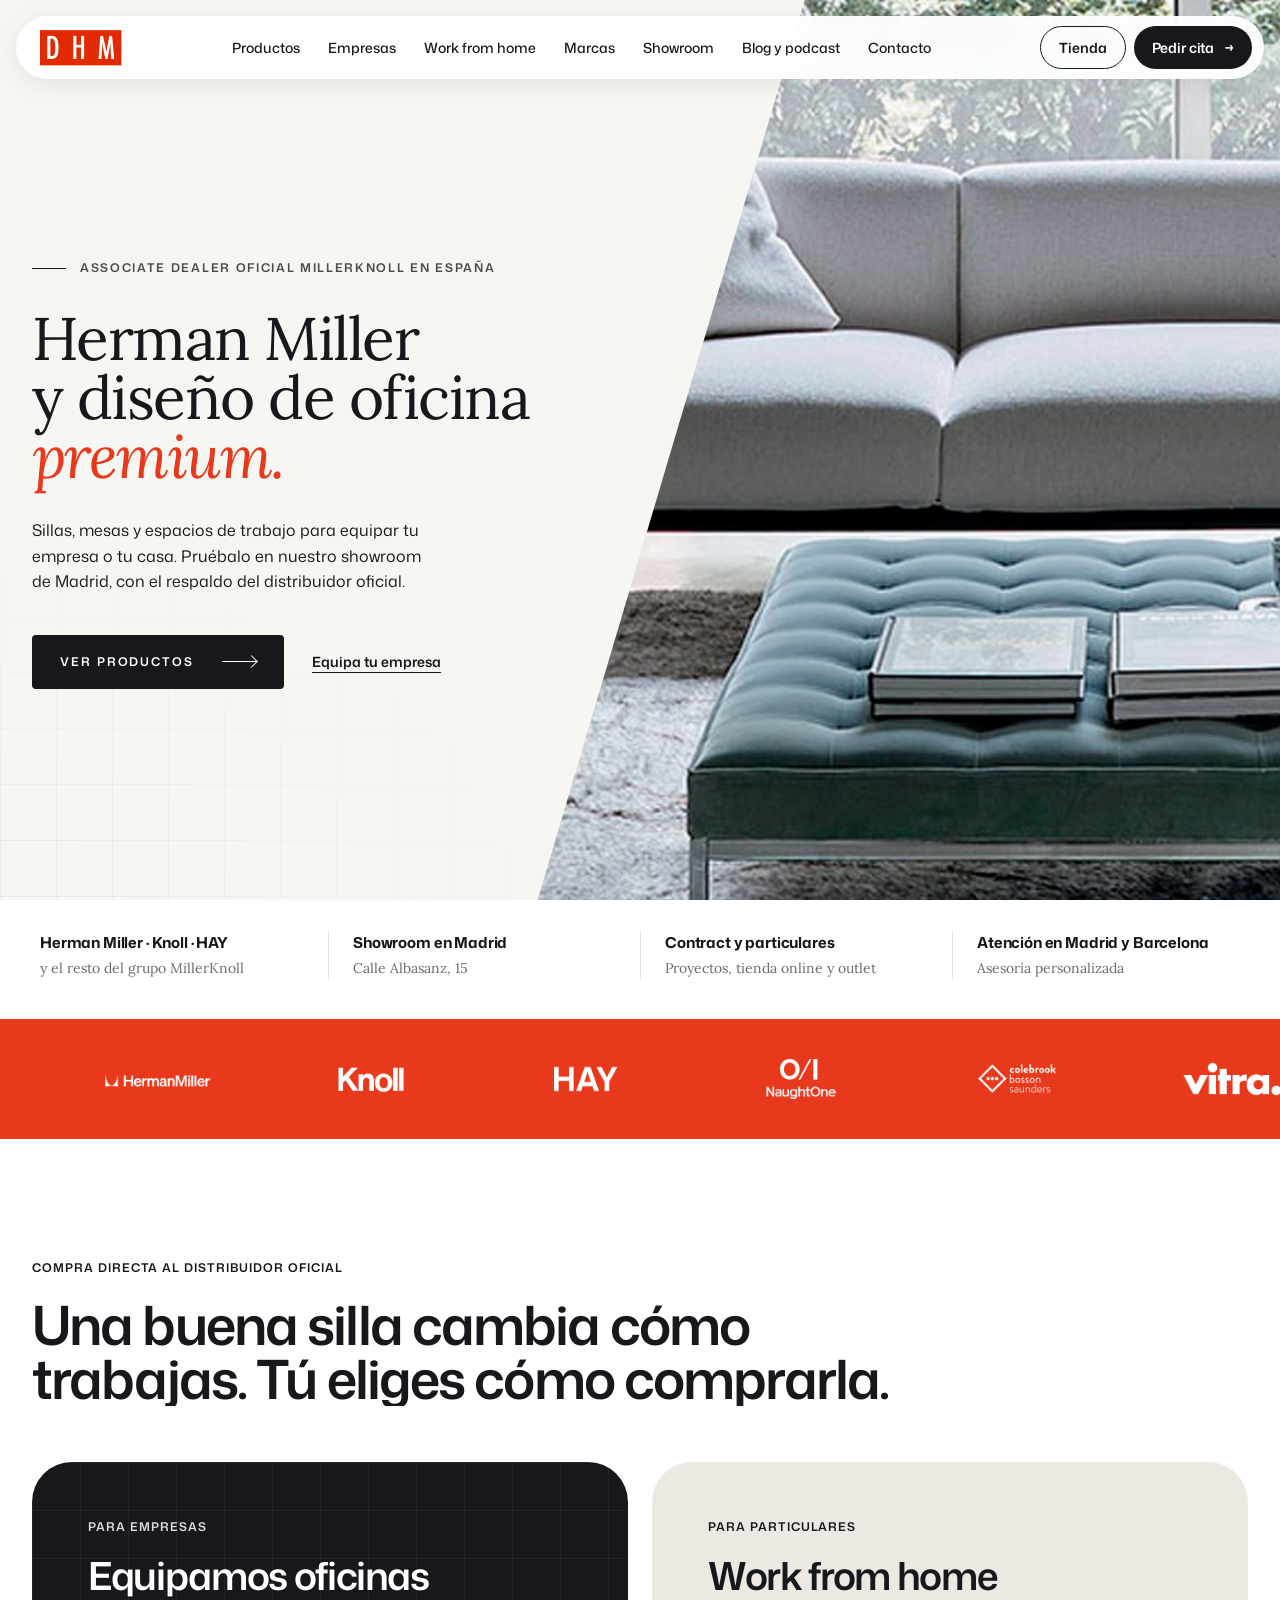
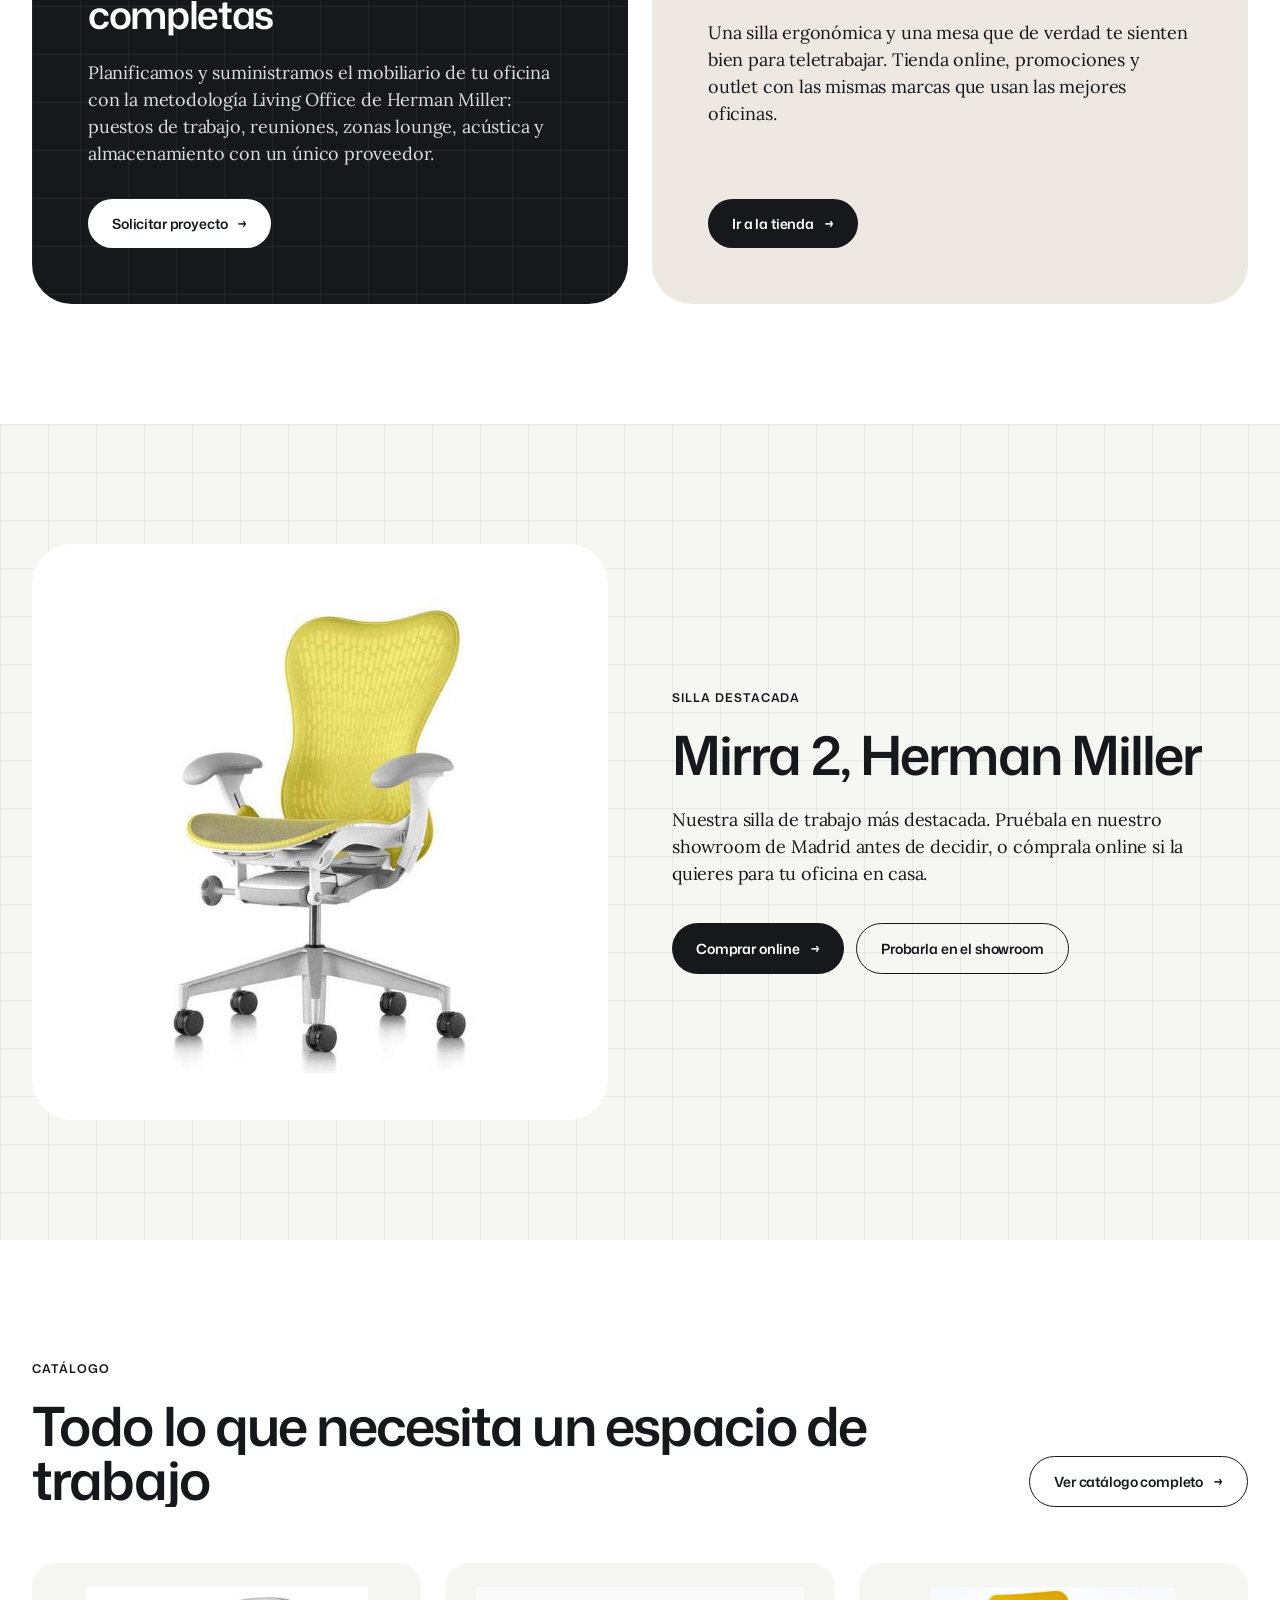
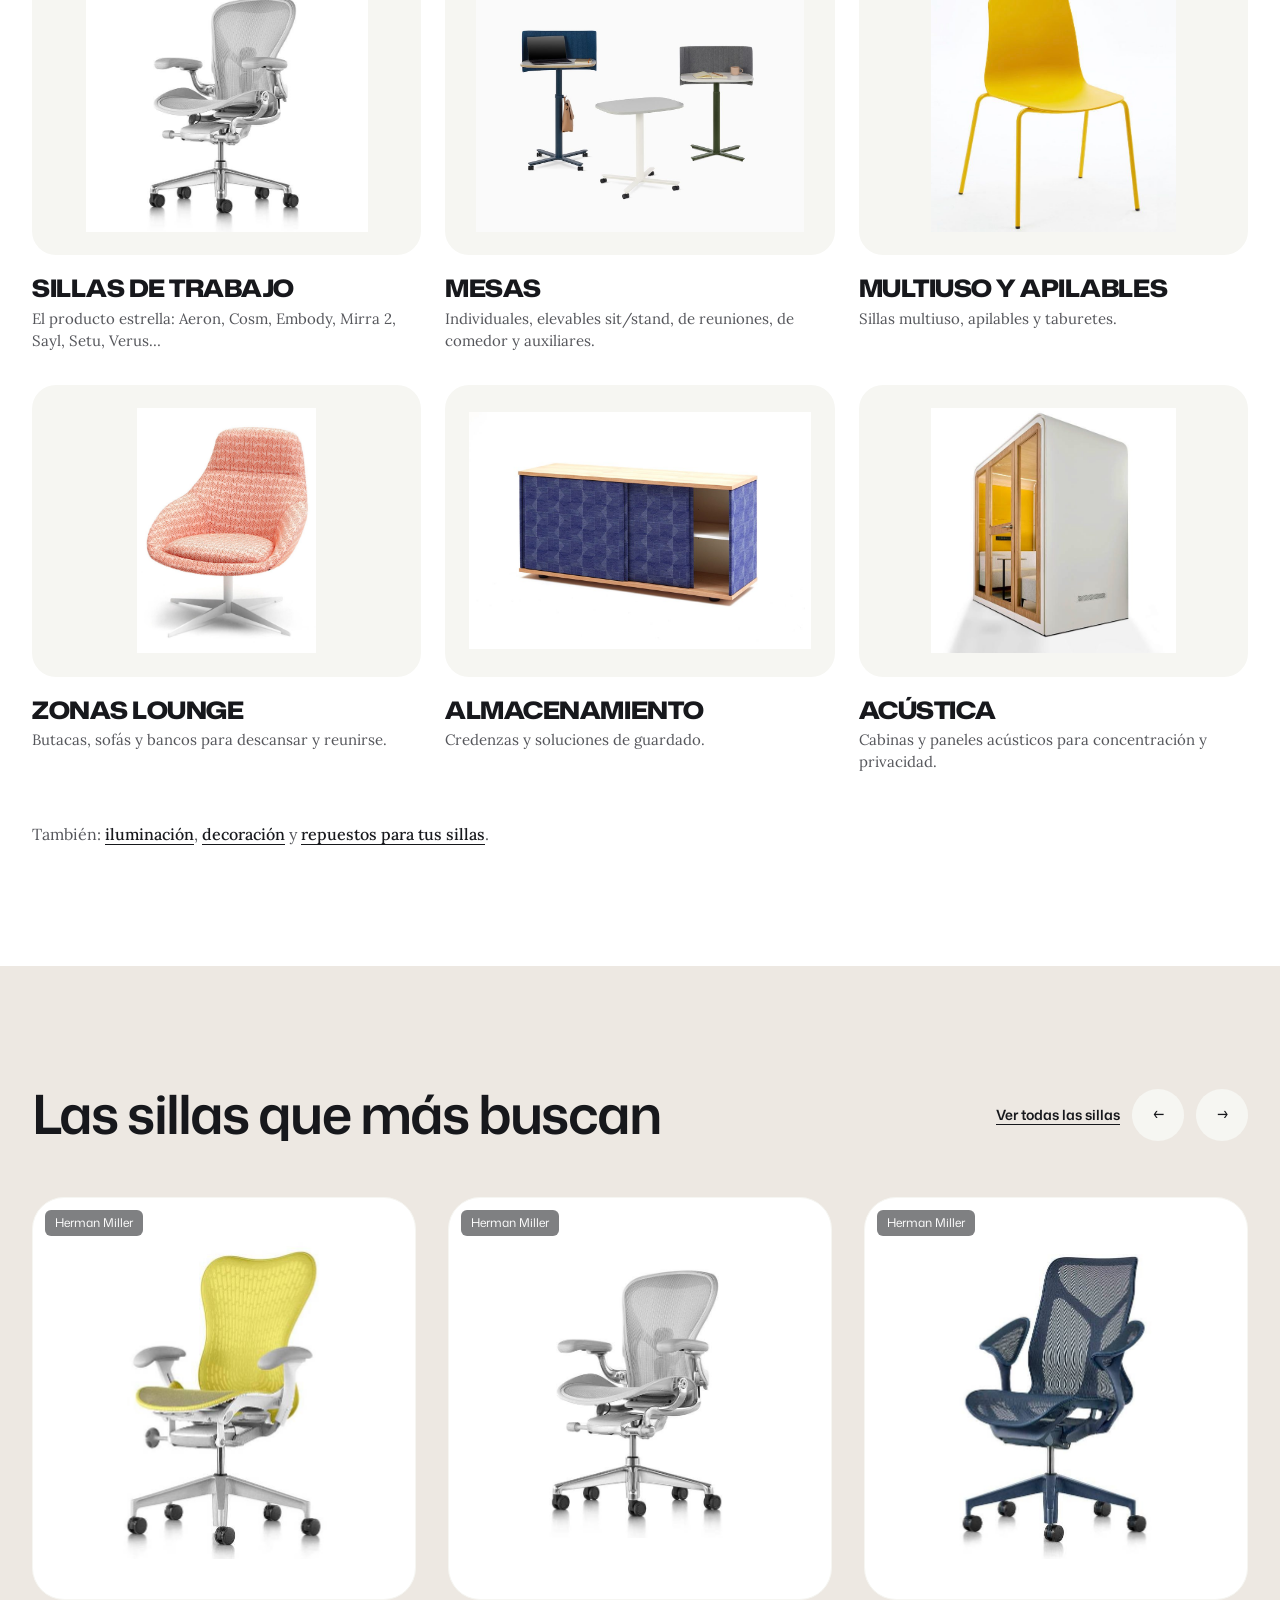
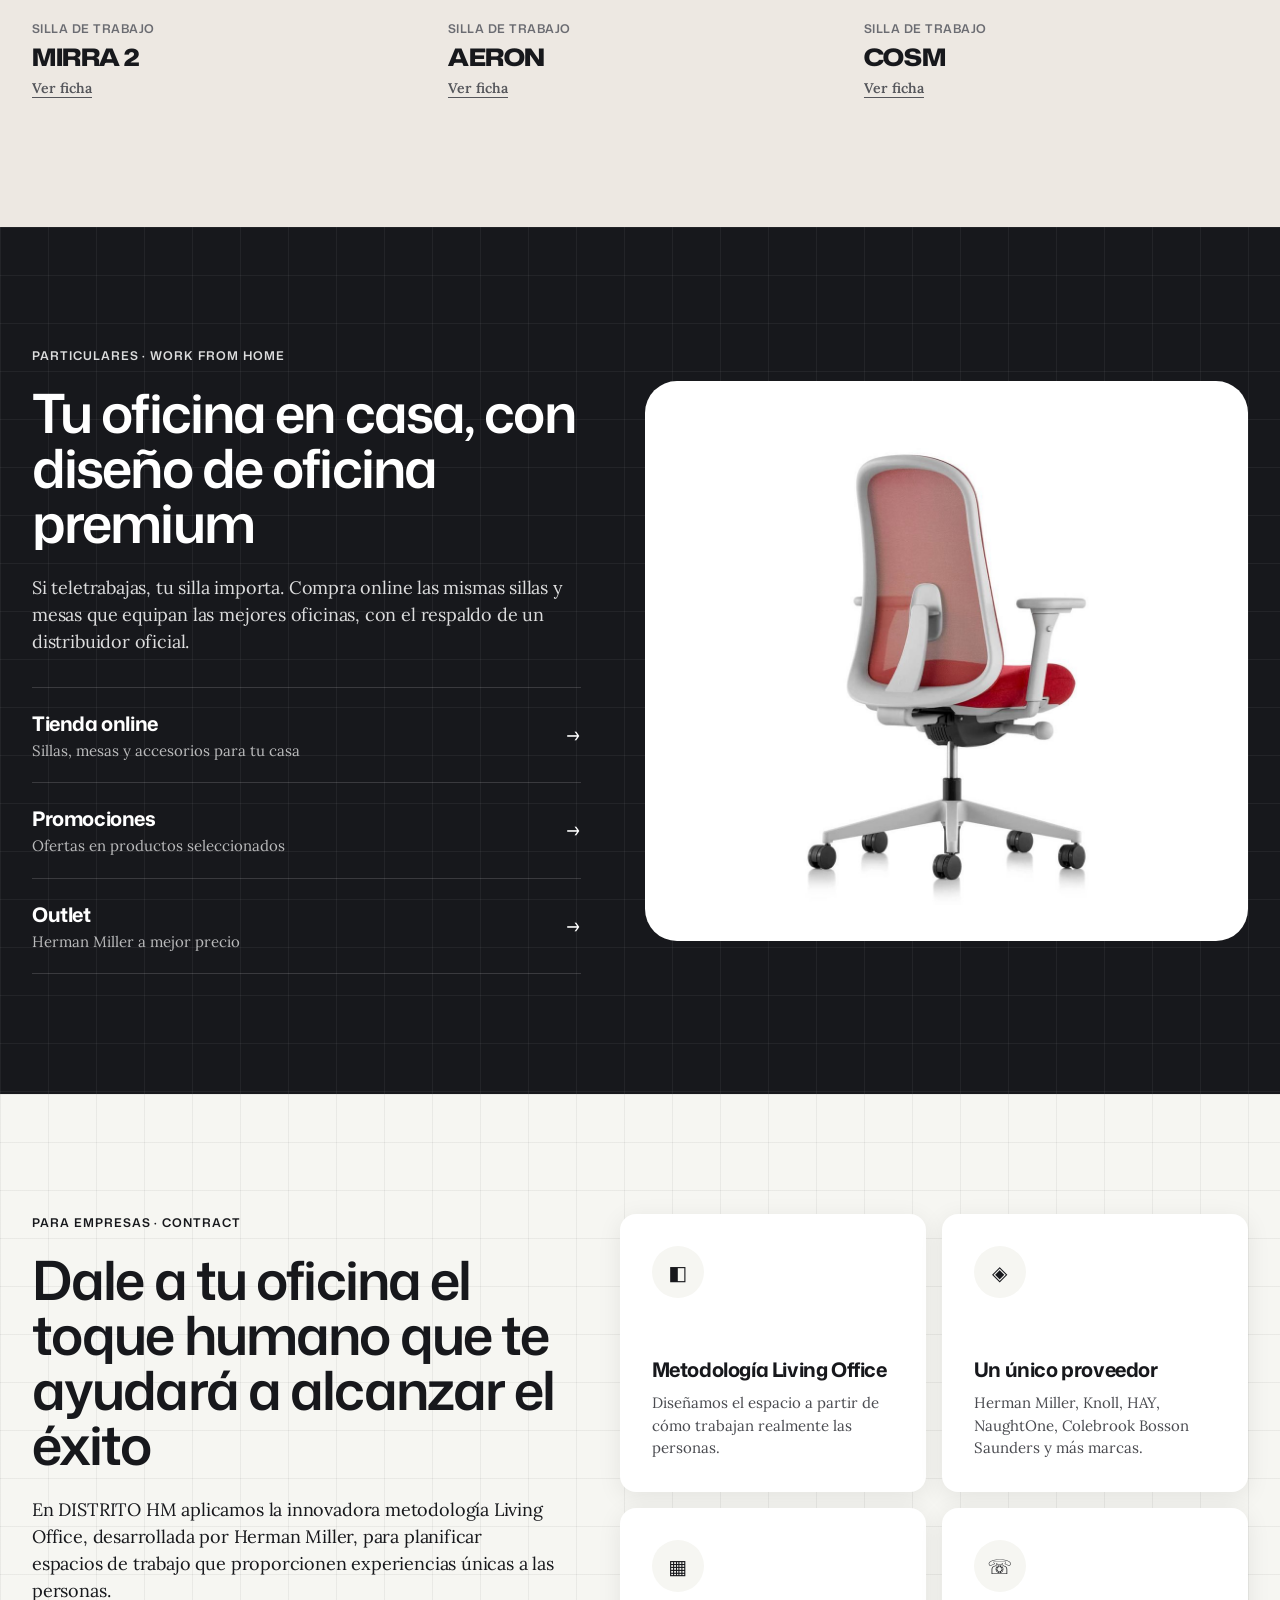
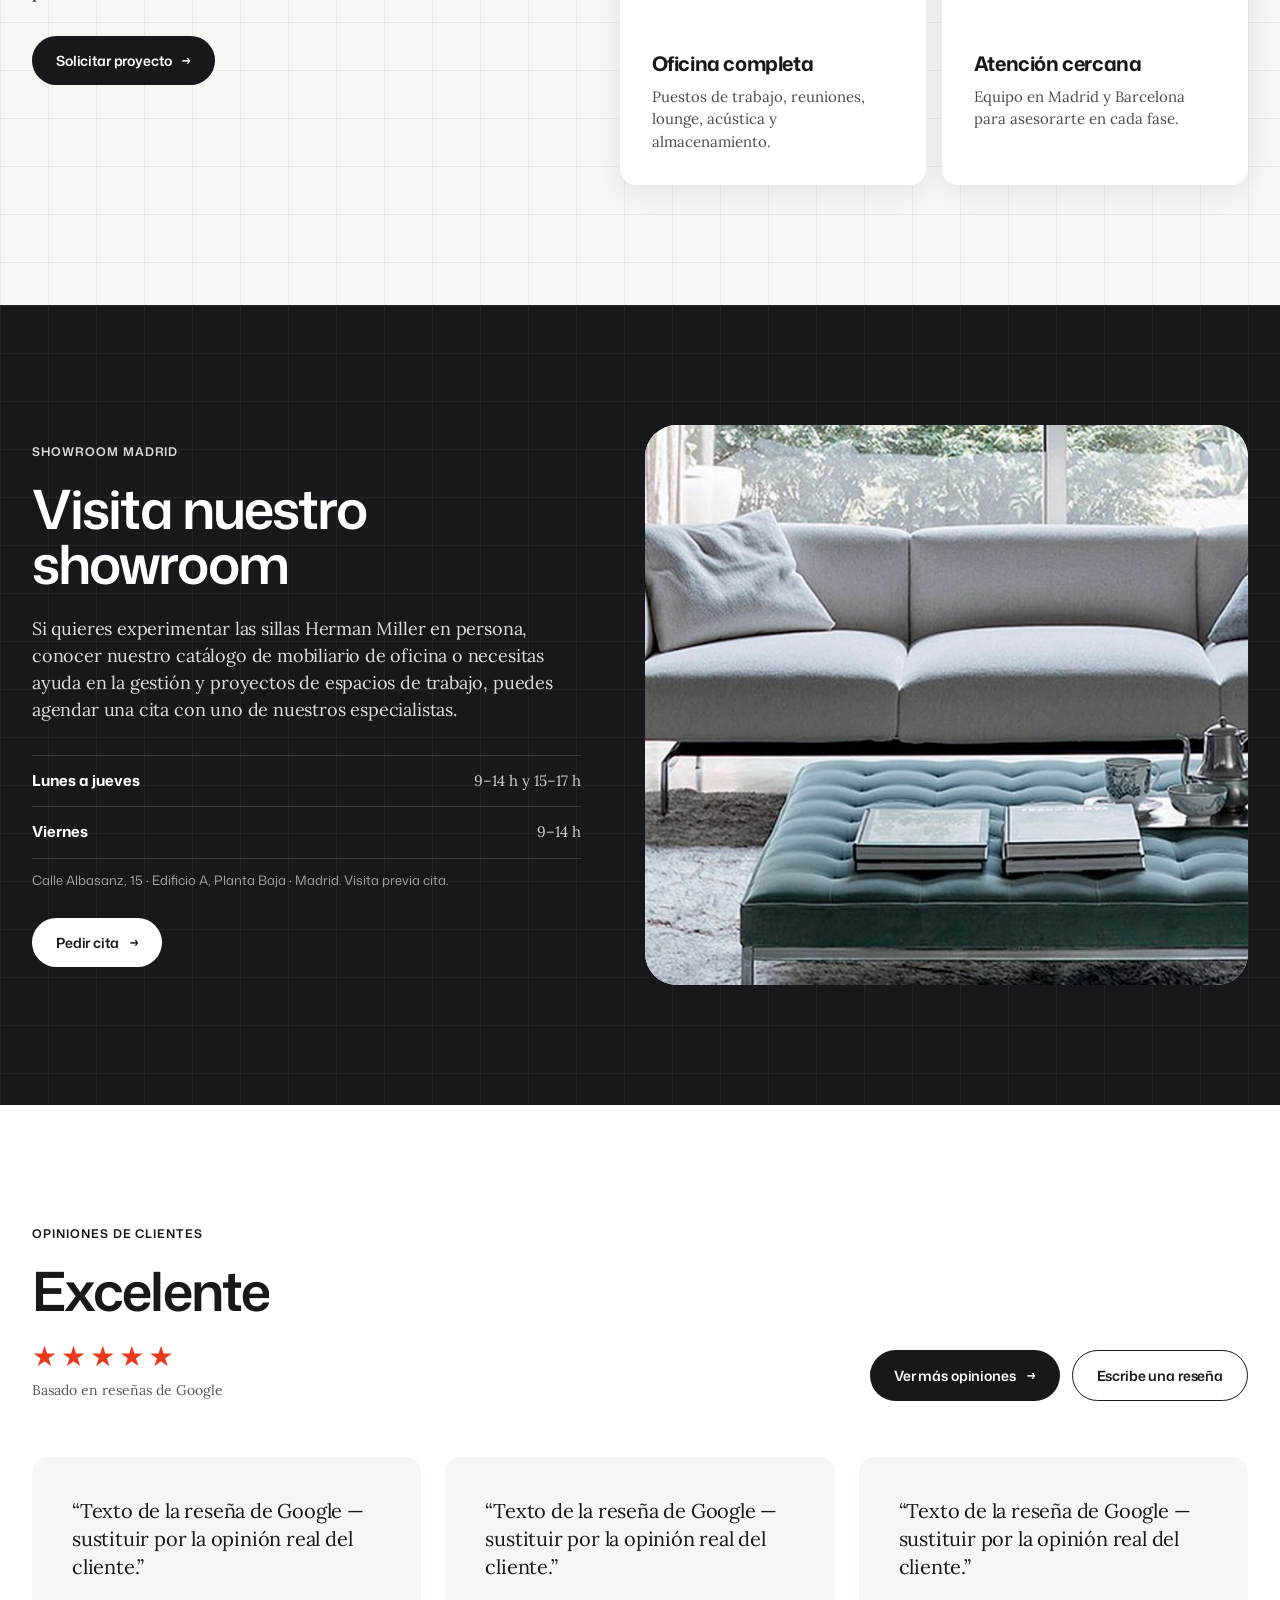
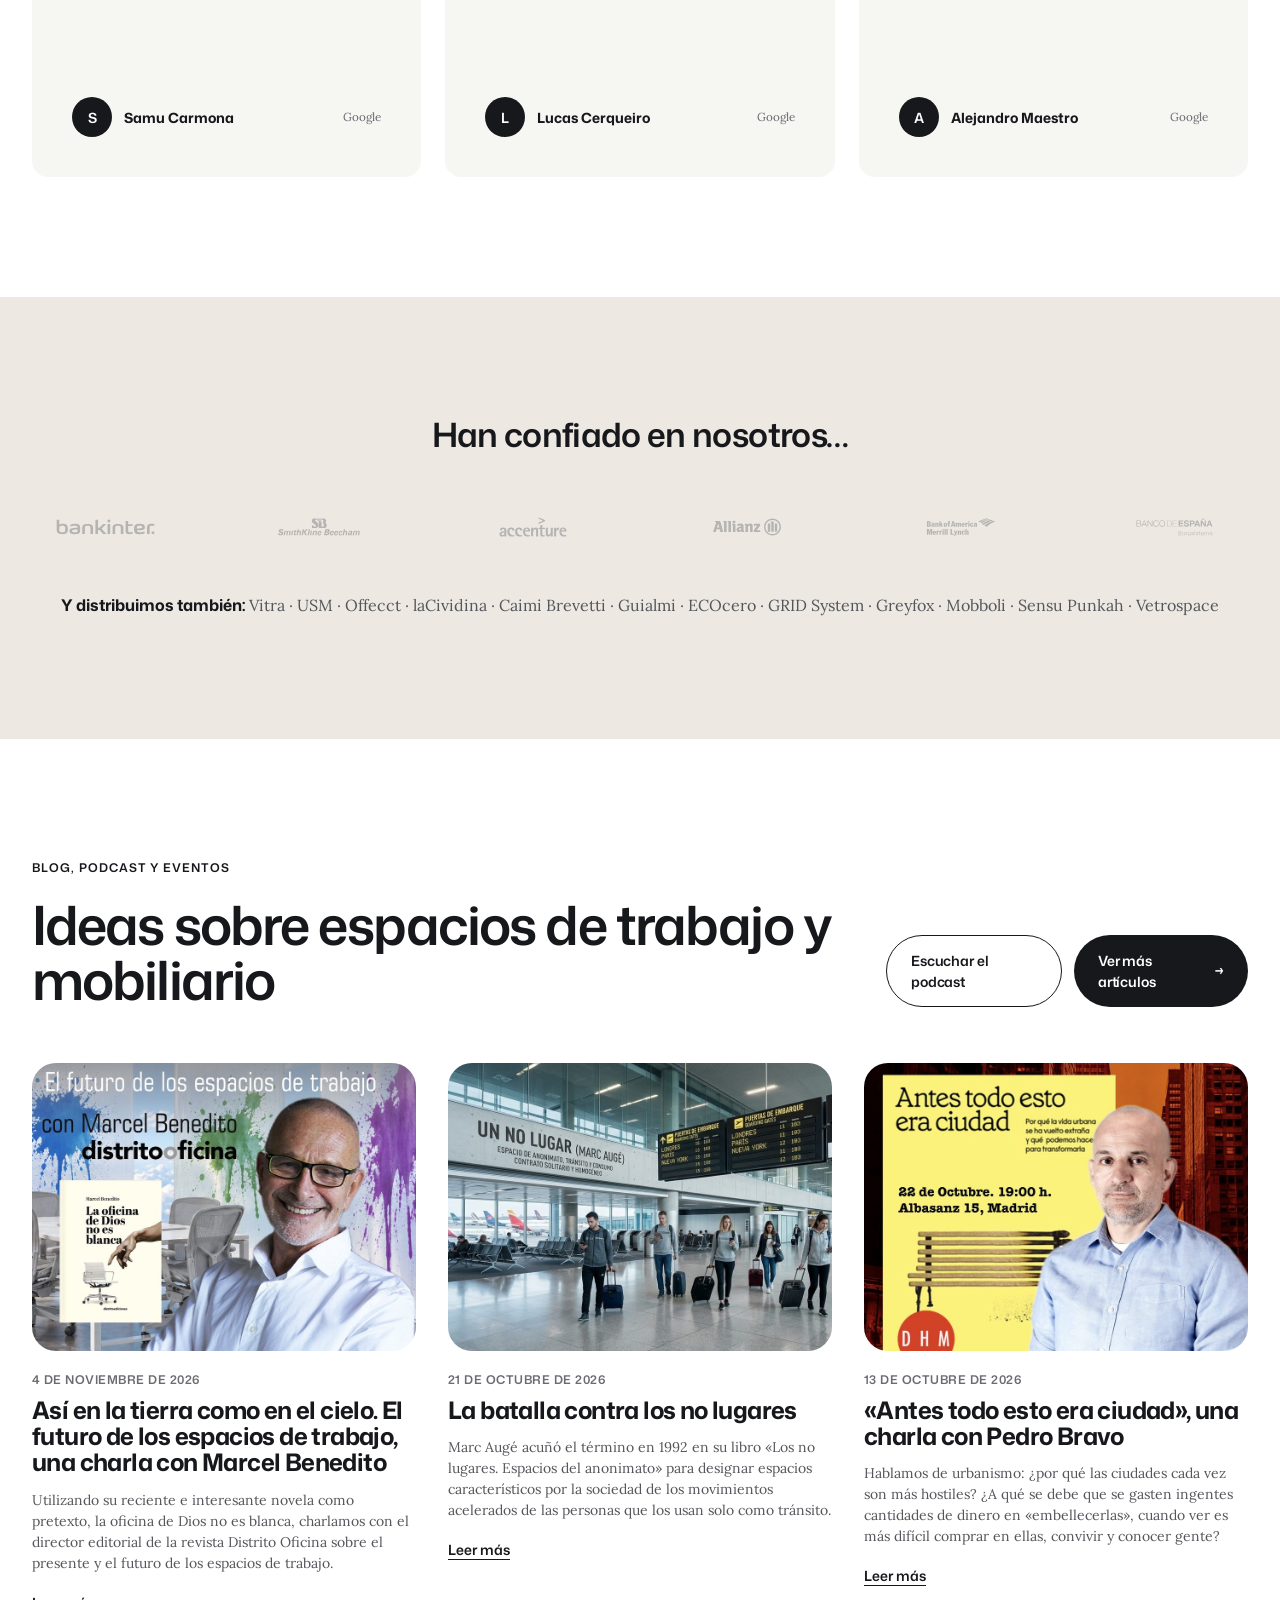
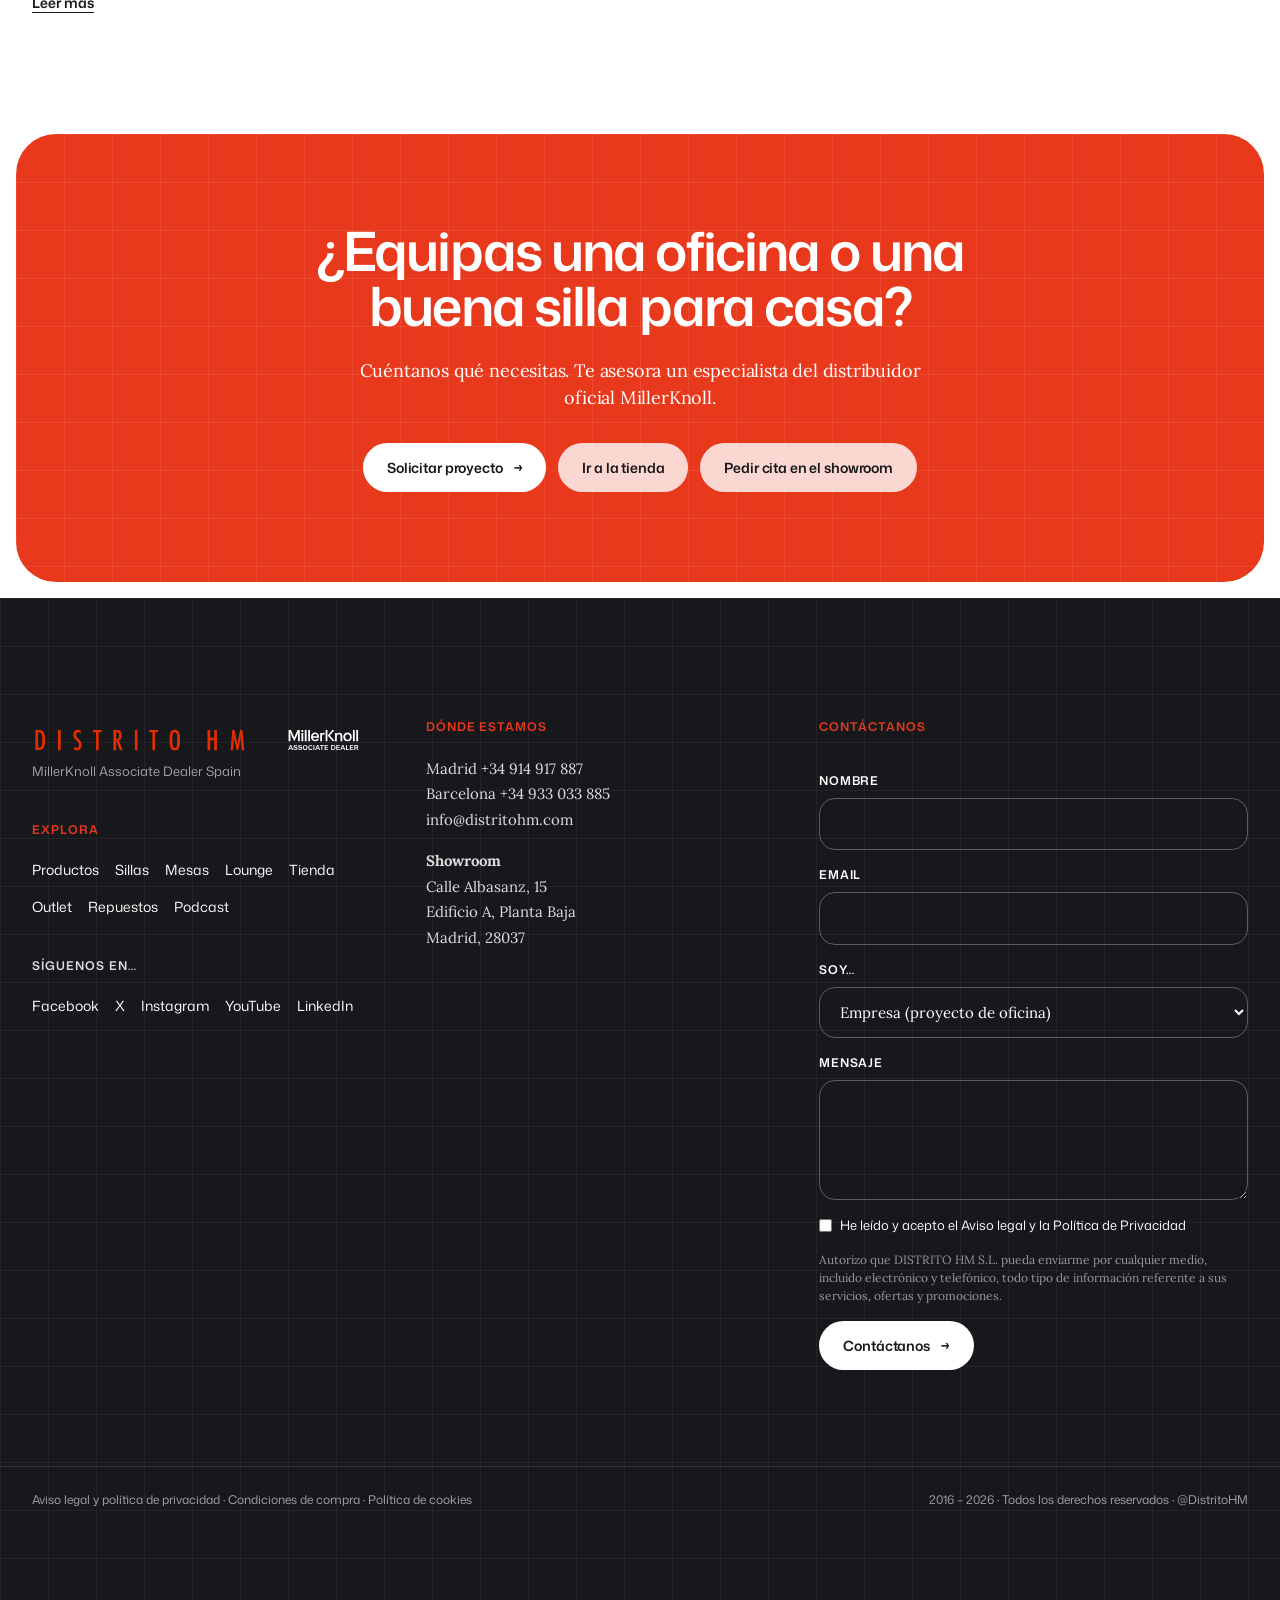
==== commit 255e6527: "Hero nuevo: split con titular editorial e imagen diagonal; se elimina la órbita Co-Authored-By: Clau" ====
--- a/index.html
+++ b/index.html
@@ -7,12 +7,12 @@
 <meta name="description" content="Compra Herman Miller y mobiliario de oficina premium con el Associate Dealer oficial de MillerKnoll en España. Proyectos para empresas, tienda online para particulares y showroom en Madrid.">
 <link rel="preconnect" href="https://fonts.googleapis.com">
 <link rel="preconnect" href="https://fonts.gstatic.com" crossorigin>
-<link href="https://fonts.googleapis.com/css2?family=Lora:wght@400;500&family=Mona+Sans:wdth,wght@75..125,200..900&display=swap" rel="stylesheet">
+<link href="https://fonts.googleapis.com/css2?family=Lora:ital,wght@0,400;0,500;1,400&family=Mona+Sans:wdth,wght@75..125,200..900&display=swap" rel="stylesheet">
 <link rel="stylesheet" href="styles.css">
 </head>
 <body>
 
-<header class="nav nav--hidden" id="nav">
+<header class="nav" id="nav">
   <div class="nav__inner">
     <a class="logo" href="#top" aria-label="Distrito HM"><img src="assets/logos/dhm-mark.png" alt="Distrito HM" height="36"></a>
     <nav class="nav__links" id="navLinks" aria-label="Principal">
@@ -34,38 +34,25 @@
 
 <main id="top">
 
-<!-- HERO · órbita de dos anillos -->
-<section class="oh" data-hero aria-label="Distrito HM, distribuidor oficial MillerKnoll en España">
-  <a class="oh__logo" href="#top" aria-label="Distrito HM"><img src="assets/logos/dhm-mark.png" alt="Distrito HM" height="40"></a>
-  <div class="oh__stage">
-    <div class="oh__ring oh__ring--outer" aria-hidden="true">
-        <div class="oh-sat" style="--a:18"><div class="oh-upright"><div class="oh-card oh-card--chair oh-card--lg" style="--a:18;--t:-6"><img src="assets/img/aeron.jpg" alt="" width="400" height="500"></div></div></div>
-        <div class="oh-sat" style="--a:54"><div class="oh-upright"><div class="oh-card oh-card--chair oh-card--md" style="--a:54;--t:4"><img src="assets/img/setu.jpg" alt="" width="400" height="500"></div></div></div>
-        <div class="oh-sat" style="--a:90"><div class="oh-upright"><div class="oh-card oh-card--chair oh-card--sm" style="--a:90;--t:-3"><img src="assets/img/knoll-lissoni.jpg" alt="" width="400" height="500"></div></div></div>
-        <div class="oh-sat" style="--a:126"><div class="oh-upright"><div class="oh-card oh-card--chair oh-card--md" style="--a:126;--t:7"><img src="assets/img/cat-multiuso.jpg" alt="" width="400" height="500"></div></div></div>
-        <div class="oh-sat" style="--a:162"><div class="oh-upright"><div class="oh-card oh-card--chair oh-card--lg" style="--a:162;--t:-5"><img src="assets/img/verus.jpg" alt="" width="400" height="500"></div></div></div>
-        <div class="oh-sat" style="--a:198"><div class="oh-upright"><div class="oh-card oh-card--chair oh-card--sm" style="--a:198;--t:5"><img src="assets/img/bertoia-diamond.jpg" alt="" width="400" height="500"></div></div></div>
-        <div class="oh-sat" style="--a:234"><div class="oh-upright"><div class="oh-card oh-card--chair oh-card--md" style="--a:234;--t:-7"><img src="assets/img/klismos.jpg" alt="" width="400" height="500"></div></div></div>
-        <div class="oh-sat" style="--a:270"><div class="oh-upright"><div class="oh-card oh-card--chair oh-card--lg" style="--a:270;--t:3"><img src="assets/img/cat-lounge.jpg" alt="" width="400" height="500"></div></div></div>
-        <div class="oh-sat" style="--a:306"><div class="oh-upright"><div class="oh-card oh-card--chair oh-card--sm" style="--a:306;--t:-4"><img src="assets/img/wfh-lino.jpg" alt="" width="400" height="500"></div></div></div>
-        <div class="oh-sat" style="--a:342"><div class="oh-upright"><div class="oh-card oh-card--chair oh-card--md" style="--a:342;--t:6"><img src="assets/img/cat-taburetes.jpg" alt="" width="400" height="500"></div></div></div>
-    </div>
-    <div class="oh__ring oh__ring--inner" aria-hidden="true">
-        <div class="oh-sat" style="--a:30"><div class="oh-upright"><div class="oh-card oh-card--chair oh-card--md oh-card--red" style="--a:30;--t:-5"><img src="assets/img/mirra2.jpg" alt="" width="400" height="500"></div></div></div>
-        <div class="oh-sat" style="--a:90"><div class="oh-upright"><div class="oh-card oh-card--chair oh-card--lg" style="--a:90;--t:4"><img src="assets/img/embody.jpg" alt="" width="400" height="500"></div></div></div>
-        <div class="oh-sat" style="--a:150"><div class="oh-upright"><div class="oh-card oh-card--chair oh-card--md oh-card--sky" style="--a:150;--t:-6"><img src="assets/img/sayl.jpg" alt="" width="400" height="500"></div></div></div>
-        <div class="oh-sat" style="--a:210"><div class="oh-upright"><div class="oh-card oh-card--chair oh-card--lg" style="--a:210;--t:5"><img src="assets/img/knoll-pilot.jpg" alt="" width="400" height="500"></div></div></div>
-        <div class="oh-sat" style="--a:270"><div class="oh-upright"><div class="oh-card oh-card--chair oh-card--md oh-card--oat" style="--a:270;--t:-4"><img src="assets/img/cosm.jpg" alt="" width="400" height="500"></div></div></div>
-        <div class="oh-sat" style="--a:330"><div class="oh-upright"><div class="oh-card oh-card--chair oh-card--lg" style="--a:330;--t:6"><img src="assets/img/bertoia-side.jpg" alt="" width="400" height="500"></div></div></div>
-    </div>
-    <div class="oh__center">
-      <p class="oh__eyebrow">Associate Dealer oficial MillerKnoll en España</p>
-      <h1 class="oh__title"><span class="oh__line"><em>Herman Miller</em></span><span class="oh__line">y diseño de oficina premium</span></h1>
-      <a class="btn btn--dark oh__see" href="#siguiente">Ver <i>↓</i></a>
-    </div>
-  </div>
-</section>
-<ul class="trust" id="siguiente">
+<!-- HERO · split con imagen diagonal -->
+<section class="hero2" aria-label="Distrito HM, distribuidor oficial MillerKnoll en España">
+  <div class="hero2__grid" aria-hidden="true"></div>
+  <div class="wrap hero2__inner">
+    <div class="hero2__copy">
+      <p class="hero2__eyebrow"><i></i>Associate Dealer oficial MillerKnoll en España</p>
+      <h1 class="hero2__title"><span>Herman Miller</span><span>y diseño de oficina</span><span><em>premium.</em></span></h1>
+      <p class="hero2__text">Sillas, mesas y espacios de trabajo para equipar tu empresa o tu casa. Pruébalo en nuestro showroom de Madrid, con el respaldo del distribuidor oficial.</p>
+      <div class="hero2__actions">
+        <a class="btn btn--dark hero2__btn" href="productos.html">Ver productos <span class="arrow" aria-hidden="true"></span></a>
+        <a class="hero2__link" href="#vias">Equipa tu empresa</a>
+      </div>
+    </div>
+  </div>
+  <div class="hero2__media">
+    <img src="assets/img/hero.jpg" alt="Zona lounge Knoll en el showroom de Distrito HM" width="1920" height="823" fetchpriority="high">
+  </div>
+</section>
+<ul class="trust">
   <li><b>Herman Miller · Knoll · HAY</b><span>y el resto del grupo MillerKnoll</span></li>
   <li><b>Showroom en Madrid</b><span>Calle Albasanz, 15</span></li>
   <li><b>Contract y particulares</b><span>Proyectos, tienda online y outlet</span></li>
@@ -326,6 +313,6 @@
 
 </main>
 <script src="main.js"></script>
-<script src="orbit.js"></script>
+
 </body>
 </html>
--- a/styles.css
+++ b/styles.css
@@ -189,19 +189,19 @@
   .ph--showroom{min-height:360px}
   .card{flex-basis:calc((100% - 32px)/2)}
   .reviews,.posts{grid-template-columns:1fr}
-  .sec-head{flex-direction:column;align-items:flex-start}
-}
+  .sec-head{flex-direction:column;align-items:flex-start}}
+
 @media(max-width:600px){
   .wrap{padding:0 20px}
   .card{flex-basis:85%}
   .feat{grid-template-columns:1fr}
   .gal{grid-template-columns:1fr 1fr}.gal .i3{display:none}
-  .brand{font-size:26px}
-}
+  .brand{font-size:26px}}
+
 @media(prefers-reduced-motion:reduce){
   *{animation:none!important;transition:none!important}
-  .reveal:not(.in),.fade{opacity:1;transform:none}
-}
+  .reveal:not(.in),.fade{opacity:1;transform:none}}
+
 
 /* imágenes reales */
 .ph img{width:100%;height:100%;object-fit:cover;display:block}
@@ -277,13 +277,13 @@
   .ways,.split--star{grid-template-columns:1fr}
   .way{padding:36px;min-height:0}
   .cats{grid-template-columns:1fr 1fr}
-  .hero__chip{display:none}
-}
+  .hero__chip{display:none}}
+
 @media(max-width:600px){
   .cats{grid-template-columns:1fr}
   .trust{grid-template-columns:1fr}.trust li{border-left:0;border-top:1px solid #e3e1dc;padding:14px 8px}.trust li:first-child{border-top:0}
-  .sec-head .actions{flex-wrap:wrap}
-}
+  .sec-head .actions{flex-wrap:wrap}}
+
 .trust{padding-bottom:40px}
 
 /* ===== página de productos ===== */
@@ -322,76 +322,22 @@
 @media(max-width:991px){
   .pgrid{grid-template-columns:repeat(2,1fr)}
   .phead{padding-top:140px}
-  .foot--slim{grid-template-columns:1fr}
-}
+  .foot--slim{grid-template-columns:1fr}}
+
 @media(max-width:600px){
   .pgrid{gap:32px 14px}
   .pcard .wide{font-size:16px}
-  .search input,.select select{min-width:0;width:100%}.tools,.search,.select{width:100%}
-}
+  .search input,.select select{min-width:0;width:100%}.tools,.search,.select{width:100%}}
+
 .pcard__img .tag{position:absolute;left:12px;top:12px;background:rgba(23,24,28,.6);color:#fff;font-size:12px;padding:4px 10px;border-radius:6px;backdrop-filter:blur(6px)}
 .pcard__img .tag--red{left:12px;top:44px}
 .pcard__img .tag:nth-of-type(2){left:12px}
 
 .nav__inner{background:rgba(255,255,255,.94)}
 
-/* ===== Hero: Orbital Style Discovery (dos anillos) ===== */
-@keyframes orbit-cw{from{transform:rotate(0deg)}to{transform:rotate(360deg)}}
-@keyframes orbit-ccw{from{transform:rotate(0deg)}to{transform:rotate(-360deg)}}
-.oh{--scroll-progress:0;--radius-inner-base:clamp(15rem,min(34vw,40vmin),27rem);--radius-outer-base:clamp(25rem,min(52vw,62vmin),44rem);--orbit-expand:calc(var(--scroll-progress) * 20rem);
-  position:relative;min-height:100vh;overflow:hidden;background:var(--bone);color:var(--ink)}
-.oh__stage{position:relative;width:100%;height:100vh;min-height:44rem;display:grid;place-items:center;padding-top:4rem}
-.oh__ring{position:absolute;top:calc(50% + 2rem);left:50%;width:0;height:0;pointer-events:none;will-change:transform}
-.oh__ring--outer{animation:orbit-ccw 140s linear infinite}
-.oh__ring--inner{animation:orbit-cw 90s linear infinite}
-.oh-sat{position:absolute;top:0;left:0}
-.oh__ring--outer .oh-sat{transform:rotate(calc(var(--a)*1deg)) translate(-50%,calc(-1*(var(--radius-outer-base) + var(--orbit-expand)*1.35))) translate(50%,0)}
-.oh__ring--inner .oh-sat{transform:rotate(calc(var(--a)*1deg)) translate(-50%,calc(-1*(var(--radius-inner-base) + var(--orbit-expand)))) translate(50%,0)}
-.oh__ring--outer .oh-upright{animation:orbit-cw 140s linear infinite}
-.oh__ring--inner .oh-upright{animation:orbit-ccw 90s linear infinite}
-.oh-card{position:relative;overflow:hidden;border-radius:14px;background:#fff;box-shadow:0 18px 40px -18px rgba(23,24,28,.22);transform:rotate(calc(-1*var(--a)*1deg)) rotate(calc(var(--t)*1deg))}
-.oh-card img{display:block;width:100%;height:100%;object-fit:cover;filter:saturate(.92) contrast(1.02)}
-.oh-card--chair img{object-fit:contain;padding:8%}
-.oh-card--sm{width:3.75rem;height:4.75rem}
-.oh-card--md{width:4.5rem;height:5.625rem}
-.oh-card--lg{width:5.25rem;height:6.5rem}
-.oh-card--red::after,.oh-card--sky::after,.oh-card--oat::after{content:"";position:absolute;inset:0;pointer-events:none;mix-blend-mode:multiply}
-.oh-card--red::after{background:rgba(232,57,29,.22)}
-.oh-card--sky::after{background:rgba(169,208,230,.35)}
-.oh-card--oat::after{background:rgba(237,232,226,.5)}
-.oh__center{position:relative;z-index:10;max-width:36rem;padding:0 1.5rem;text-align:center;
-  opacity:calc(1 - var(--scroll-progress)*1.4);transform:scale(calc(1 - var(--scroll-progress)*.06))}
-.oh__eyebrow{display:inline-block;font-size:.6875rem;font-weight:600;letter-spacing:.2em;text-transform:uppercase;color:#55565b;margin-bottom:1.5rem}
-@media(max-width:992px){
-  .oh-card--sm{width:3rem;height:3.75rem}.oh-card--md{width:3.5rem;height:4.375rem}.oh-card--lg{width:4rem;height:5rem}
-}
-@media(max-width:767px){
-  }
-@media(max-width:767px){
-  .oh{--radius-inner-base:clamp(13rem,40vmin,17rem);--radius-outer-base:clamp(21rem,62vmin,27rem)}
-}
-@media(max-width:479px){
-  .oh__stage{min-height:40rem}
-  .oh__center{padding:0 1rem}
-  .oh-card--sm{width:2.5rem;height:3.125rem}.oh-card--md{width:3rem;height:3.75rem}.oh-card--lg{width:3.5rem;height:4.375rem}
-    }
-@media(prefers-reduced-motion:reduce){
-  .oh__ring,.oh-upright{animation:none!important}
-}
-
 .back{margin-top:40px}
 .foot__links{display:flex;gap:10px 20px;flex-wrap:wrap;font-size:14px}
 .foot__links a:hover{color:var(--sky)}
-@media(max-width:767px){
-      }
-@media(max-width:479px){}
-
-/* ===== v3: grid sutil, ancho máx 1440 ===== */
-.oh::before{content:"";position:absolute;inset:0;z-index:0;pointer-events:none;
-  background-image:linear-gradient(rgba(23,24,28,.045) 1px,transparent 1px),linear-gradient(90deg,rgba(23,24,28,.045) 1px,transparent 1px);
-  background-size:56px 56px;background-position:center center;
-  -webkit-mask-image:radial-gradient(ellipse 70% 65% at 50% 52%,#000 25%,transparent 80%);mask-image:radial-gradient(ellipse 70% 65% at 50% 52%,#000 25%,transparent 80%)}
-.oh__stage{max-width:1440px;margin:0 auto}
 .wrap{max-width:1440px}
 .nav__inner{max-width:1440px}
 .trust{max-width:1440px}
@@ -404,12 +350,13 @@
   .nav__links.open{display:flex}
   .nav__links a{padding:14px 0;border-bottom:1px solid var(--bone)}
   .nav__cta{display:none}
-  .burger{display:block}
-}
+  .burger{display:block}}
+
 
 /* imagen de work from home: ocupar siempre todo el marco */
 .ph--wfh img{position:absolute;inset:0}
 @media(max-width:991px){.ph--wfh{min-height:0;aspect-ratio:1/1}}
+
 
 /* tablet (601–991px): proporciones más contenidas */
 @media(max-width:991px){
@@ -417,35 +364,52 @@
   .posts{grid-template-columns:1fr 1fr;gap:32px 24px}
   .post:first-child{grid-column:1/-1}
   .post:first-child .ph--post{aspect-ratio:16/9}
-  .review{min-height:0;gap:32px}
-}
+  .review{min-height:0;gap:32px}}
+
 @media(max-width:600px){
   .posts{grid-template-columns:1fr}
-  .post:first-child .ph--post{aspect-ratio:4/3}
+  .post:first-child .ph--post{aspect-ratio:4/3}}
+
+.nav{transition:transform .4s var(--ease-rev),opacity .3s var(--ease),visibility 0s}
+@media(prefers-reduced-motion:reduce){.nav,.nav--hidden{transition:none}}
+
+
+/* ===== Hero: split con imagen diagonal ===== */
+.hero2{position:relative;display:flex;align-items:center;min-height:max(100vh,680px);padding:120px 0 72px;background:var(--bone);overflow:hidden;isolation:isolate}
+.hero2__grid{position:absolute;inset:0;z-index:-1;pointer-events:none;
+  background-image:linear-gradient(rgba(23,24,28,.05) 1px,transparent 1px),linear-gradient(90deg,rgba(23,24,28,.05) 1px,transparent 1px);background-size:56px 56px;
+  -webkit-mask-image:radial-gradient(ellipse 55% 50% at 0% 100%,#000 10%,transparent 75%);mask-image:radial-gradient(ellipse 55% 50% at 0% 100%,#000 10%,transparent 75%)}
+.hero2__inner{position:relative;z-index:2;width:100%}
+.hero2__copy{max-width:640px}
+.hero2__eyebrow{display:flex;align-items:center;gap:14px;font-size:.75rem;font-weight:600;letter-spacing:.14em;text-transform:uppercase;color:#4a4b50;margin-bottom:2rem}
+.hero2__eyebrow i{flex:none;width:34px;height:1px;background:var(--ink)}
+.hero2__title{margin:0;font-family:var(--serif);font-weight:400;font-size:clamp(2.4rem,4.7vw,4.5rem);line-height:.98;letter-spacing:-.025em;color:var(--ink)}
+.hero2__title span{display:block;white-space:nowrap}
+.hero2__title em{font-style:italic;color:var(--red)}
+.hero2__text{font-size:1rem;line-height:1.6;color:var(--ink);max-width:25em;margin:2rem 0 2.5rem}
+.hero2__actions{display:flex;align-items:center;flex-wrap:wrap;gap:20px 28px}
+.hero2__btn{padding:18px 28px;border-radius:4px;font-size:.75rem;letter-spacing:.16em;text-transform:uppercase;gap:28px}
+.hero2__btn.btn--dark{background:var(--ink);color:#fff}
+.hero2__btn.btn--dark:hover{background:var(--red)}
+.arrow{position:relative;display:inline-block;width:34px;height:1px;background:currentColor;transition:width .25s var(--ease)}
+.arrow::after{content:"";position:absolute;right:0;top:-4px;width:8px;height:8px;border-top:1px solid currentColor;border-right:1px solid currentColor;transform:rotate(45deg)}
+.hero2__btn:hover .arrow{width:42px}
+.hero2__link{font-size:.875rem;font-weight:600;text-decoration:underline;text-underline-offset:5px}
+.hero2__link:hover{color:var(--red)}
+.hero2__media{position:absolute;top:0;right:0;bottom:0;width:58%;z-index:1;clip-path:polygon(36% 0,100% 0,100% 100%,0 100%);background:var(--oat)}
+.hero2__media img{display:block;width:100%;height:100%;object-fit:cover;object-position:42% center}
+@media(max-width:1100px){.hero2__title{font-size:clamp(2.4rem,5.2vw,4.5rem)}.hero2__media{width:54%}}
+@media(max-width:900px){
+  .hero2{flex-direction:column;align-items:stretch;min-height:0;padding:112px 0 0}
+  .hero2__copy{max-width:none}
+  .hero2__title{font-size:clamp(1.8rem,9.2vw,4.5rem)}
+  .hero2__media{position:relative;inset:auto;width:100%;height:min(72vw,520px);margin-top:44px;clip-path:polygon(0 10%,100% 0,100% 100%,0 100%)}
+  .hero2__inner{padding-bottom:0}
 }
-
-/* ===== v4: titular en 2 líneas, botón Ver, logo y menú oculto en el hero ===== */
-.oh__title{margin:0;font-weight:600;font-size:clamp(1.4rem,min(5.6vw,4.6vmin),3.2rem);line-height:1.08;letter-spacing:-.035em;color:var(--ink)}
-.oh__line{display:block;white-space:nowrap}
-.oh__title em{font-style:normal;background:linear-gradient(90deg,#e8391d,#f08a5d 55%,#6aa5c7);-webkit-background-clip:text;background-clip:text;color:transparent}
-.oh__center{max-width:none;padding:0 1rem}
-.oh__eyebrow{margin-bottom:1.25rem}
-.oh__see{margin-top:2rem;padding:14px 28px;pointer-events:auto}
-.oh__see i{display:inline-block;animation:hint 1.8s var(--ease) infinite}
-.oh__logo{position:absolute;top:28px;left:50%;transform:translateX(-50%);z-index:30;display:block}
-.oh__logo img{display:block;height:40px;width:auto}
-.nav{transition:transform .4s var(--ease-rev),opacity .3s var(--ease),visibility 0s}
-.nav--hidden{transform:translateY(-140%);opacity:0;visibility:hidden;pointer-events:none;transition:transform .4s var(--ease-rev),opacity .3s var(--ease),visibility 0s .4s}
-@media(max-width:600px){
-  .oh__title{font-size:5.9vw}
-  .oh__eyebrow{font-size:.625rem;letter-spacing:.16em}
-  .oh__see{margin-top:1.5rem}
-  .oh__logo{top:20px}.oh__logo img{height:34px}
+@media(max-width:479px){
+  .hero2{padding-top:100px}
+  .hero2__eyebrow{font-size:.6875rem;letter-spacing:.1em;align-items:flex-start;line-height:1.4}
+  .hero2__eyebrow i{margin-top:.6em;width:24px}
+  .hero2__btn{padding:16px 22px;gap:20px}
+  .hero2__text{margin:1.5rem 0 2rem}
 }
-@media(prefers-reduced-motion:reduce){.nav,.nav--hidden{transition:none}.oh__see i{animation:none}}
-@media(max-width:767px){
-  .oh{--radius-inner-base:15rem;--radius-outer-base:23rem}
-}
-@media(min-width:768px) and (max-width:991px){
-  .oh{--radius-inner-base:17rem;--radius-outer-base:26rem}
-}
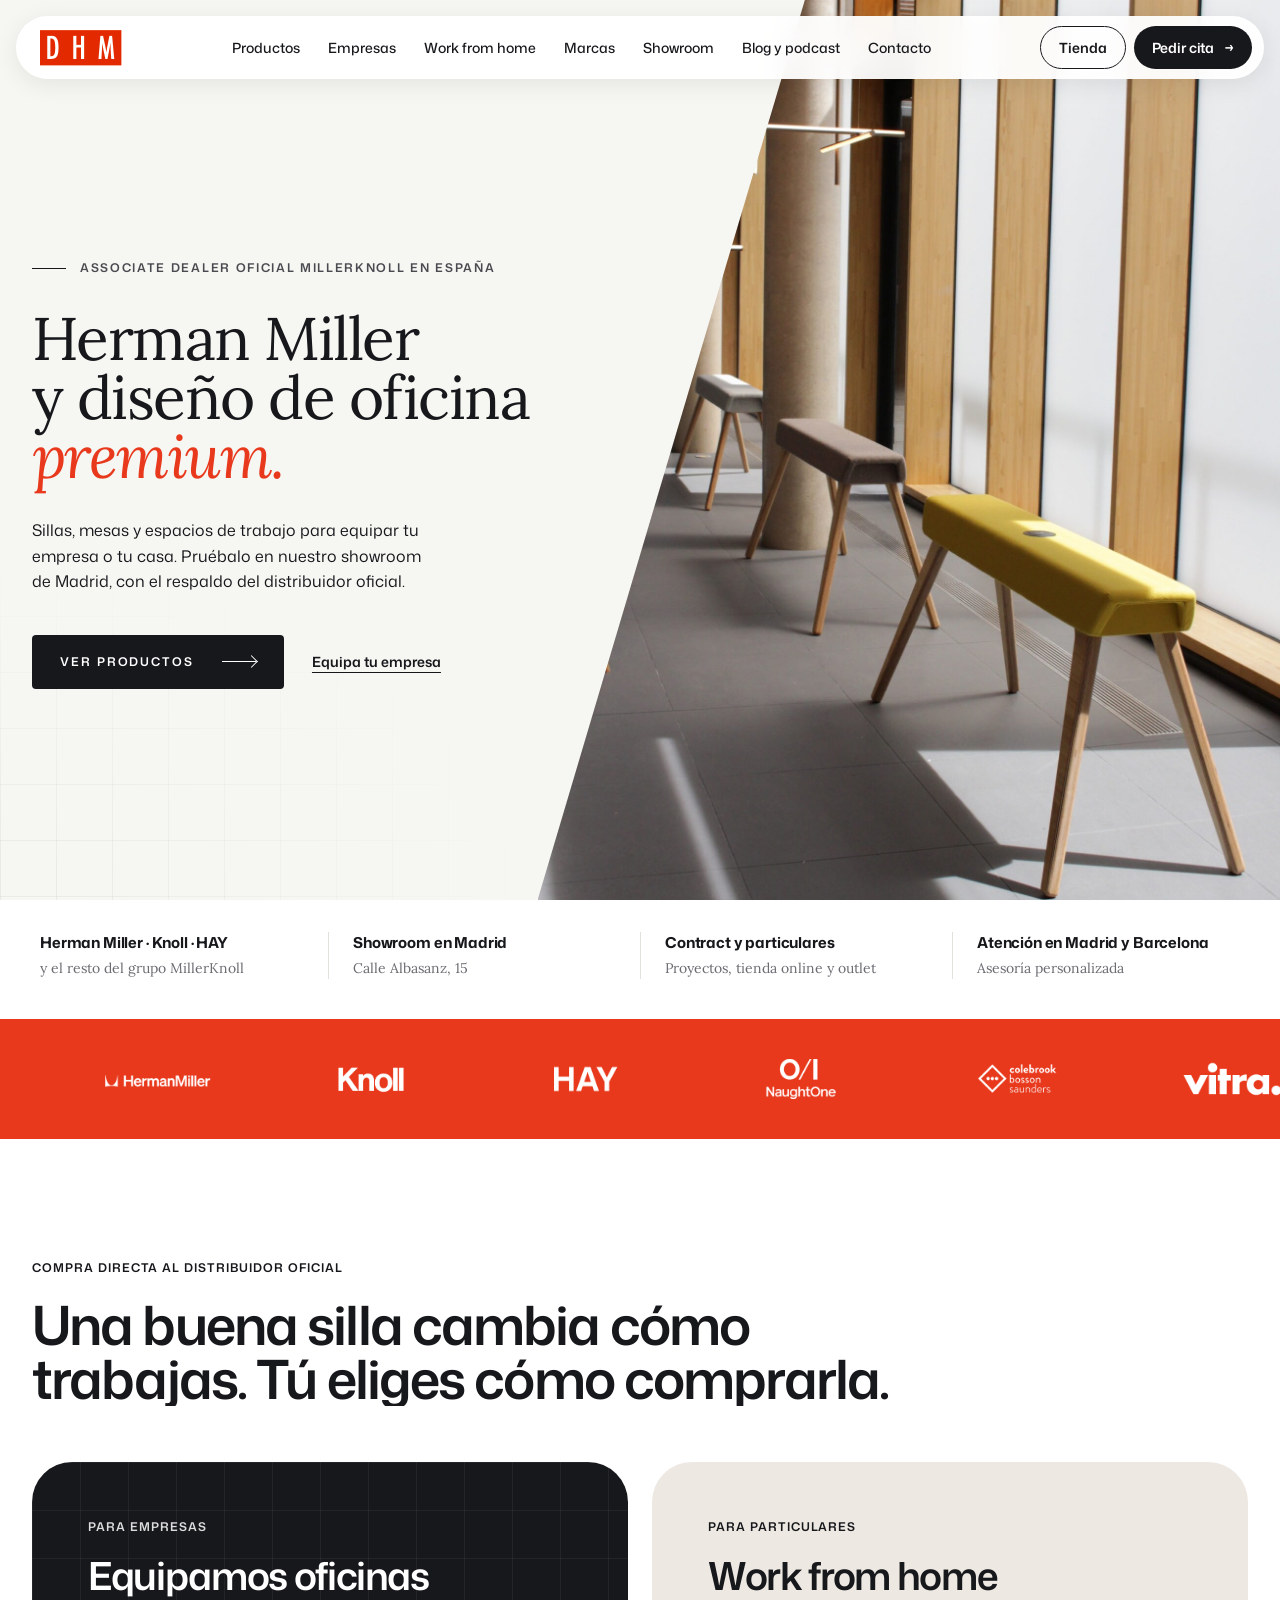
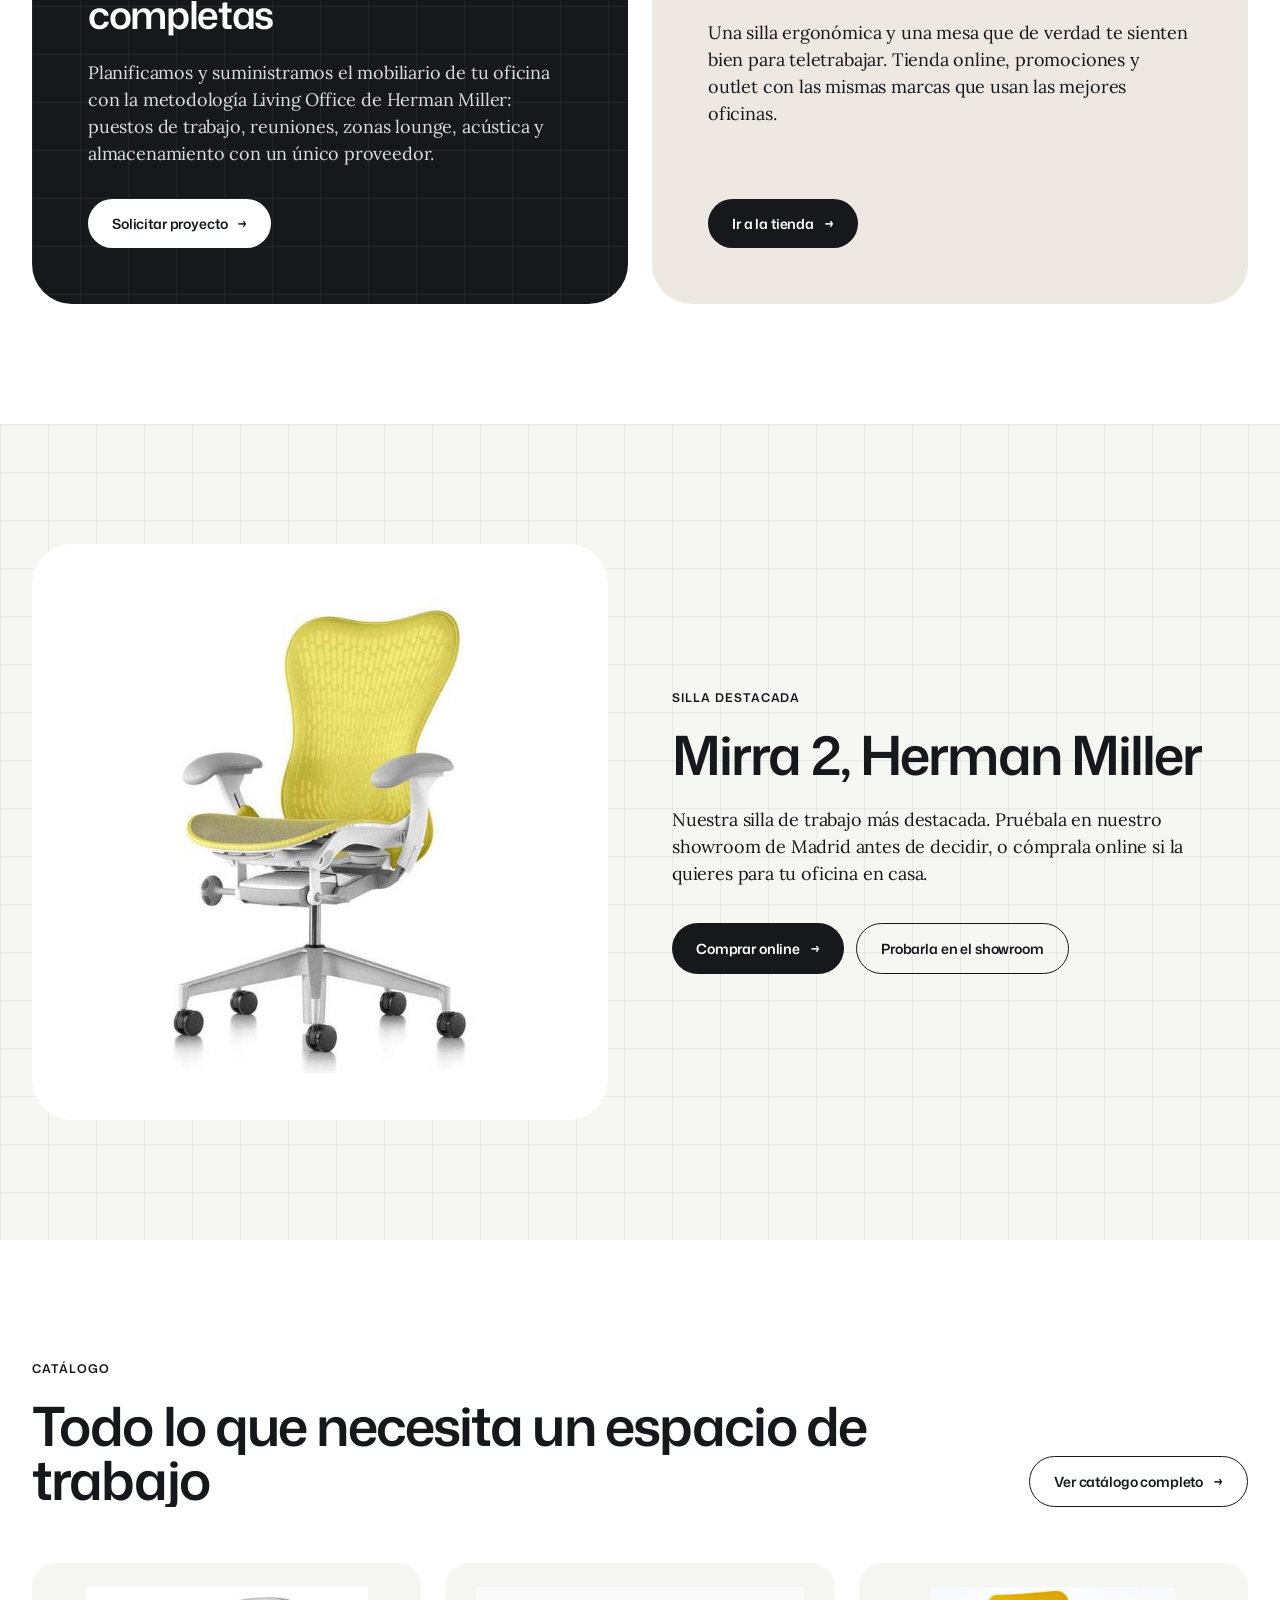
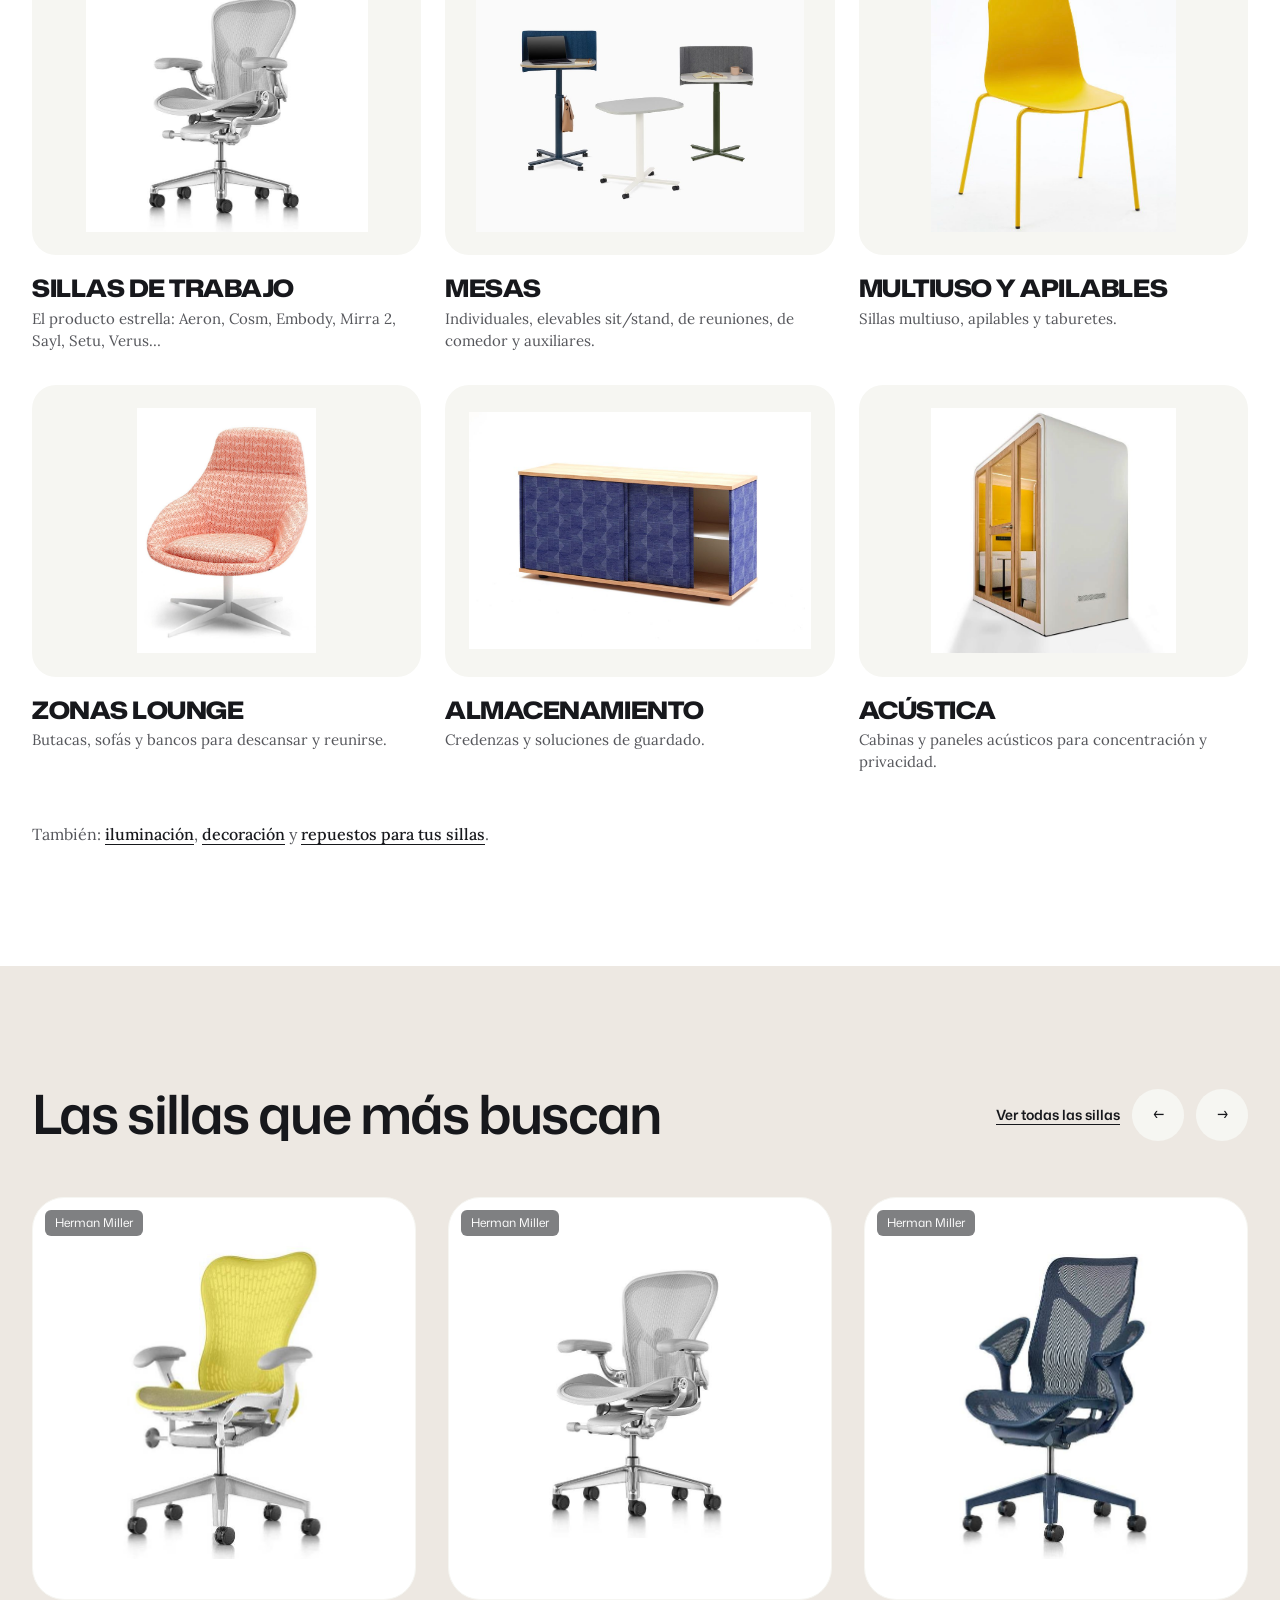
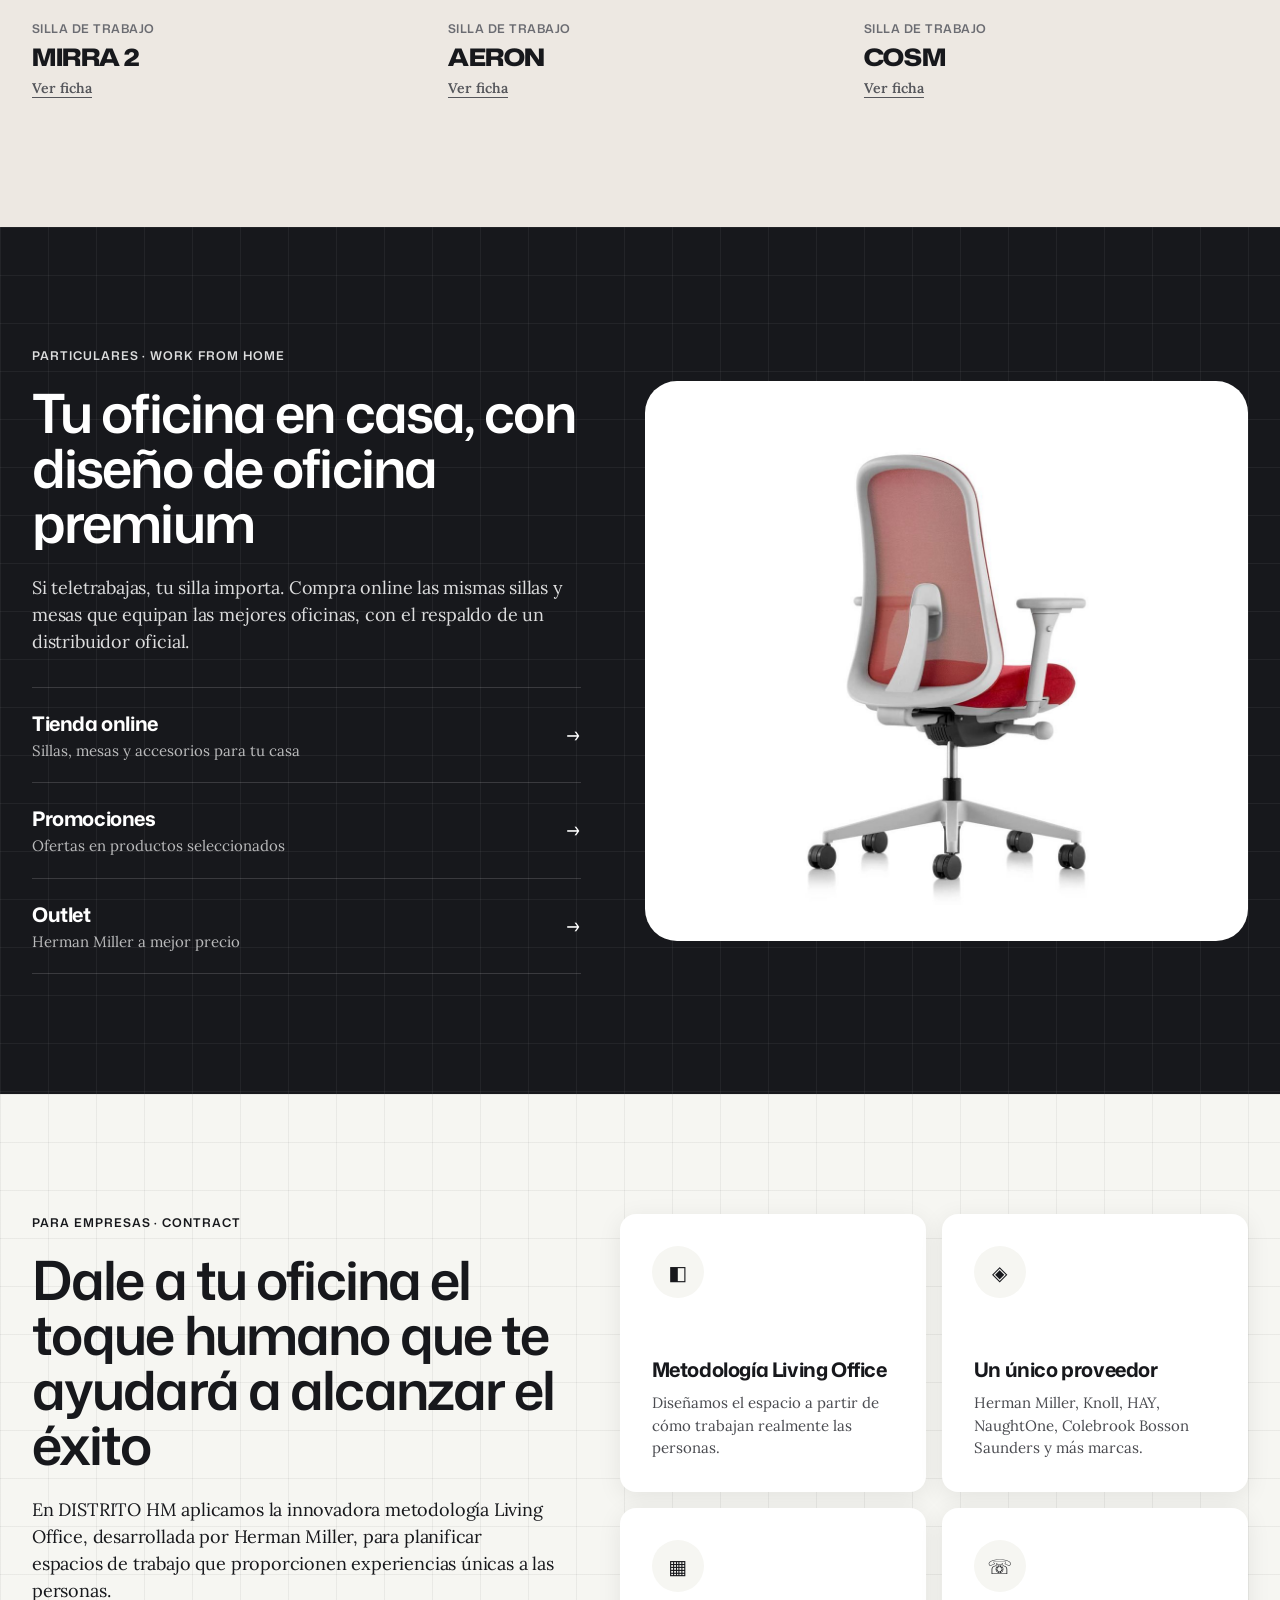
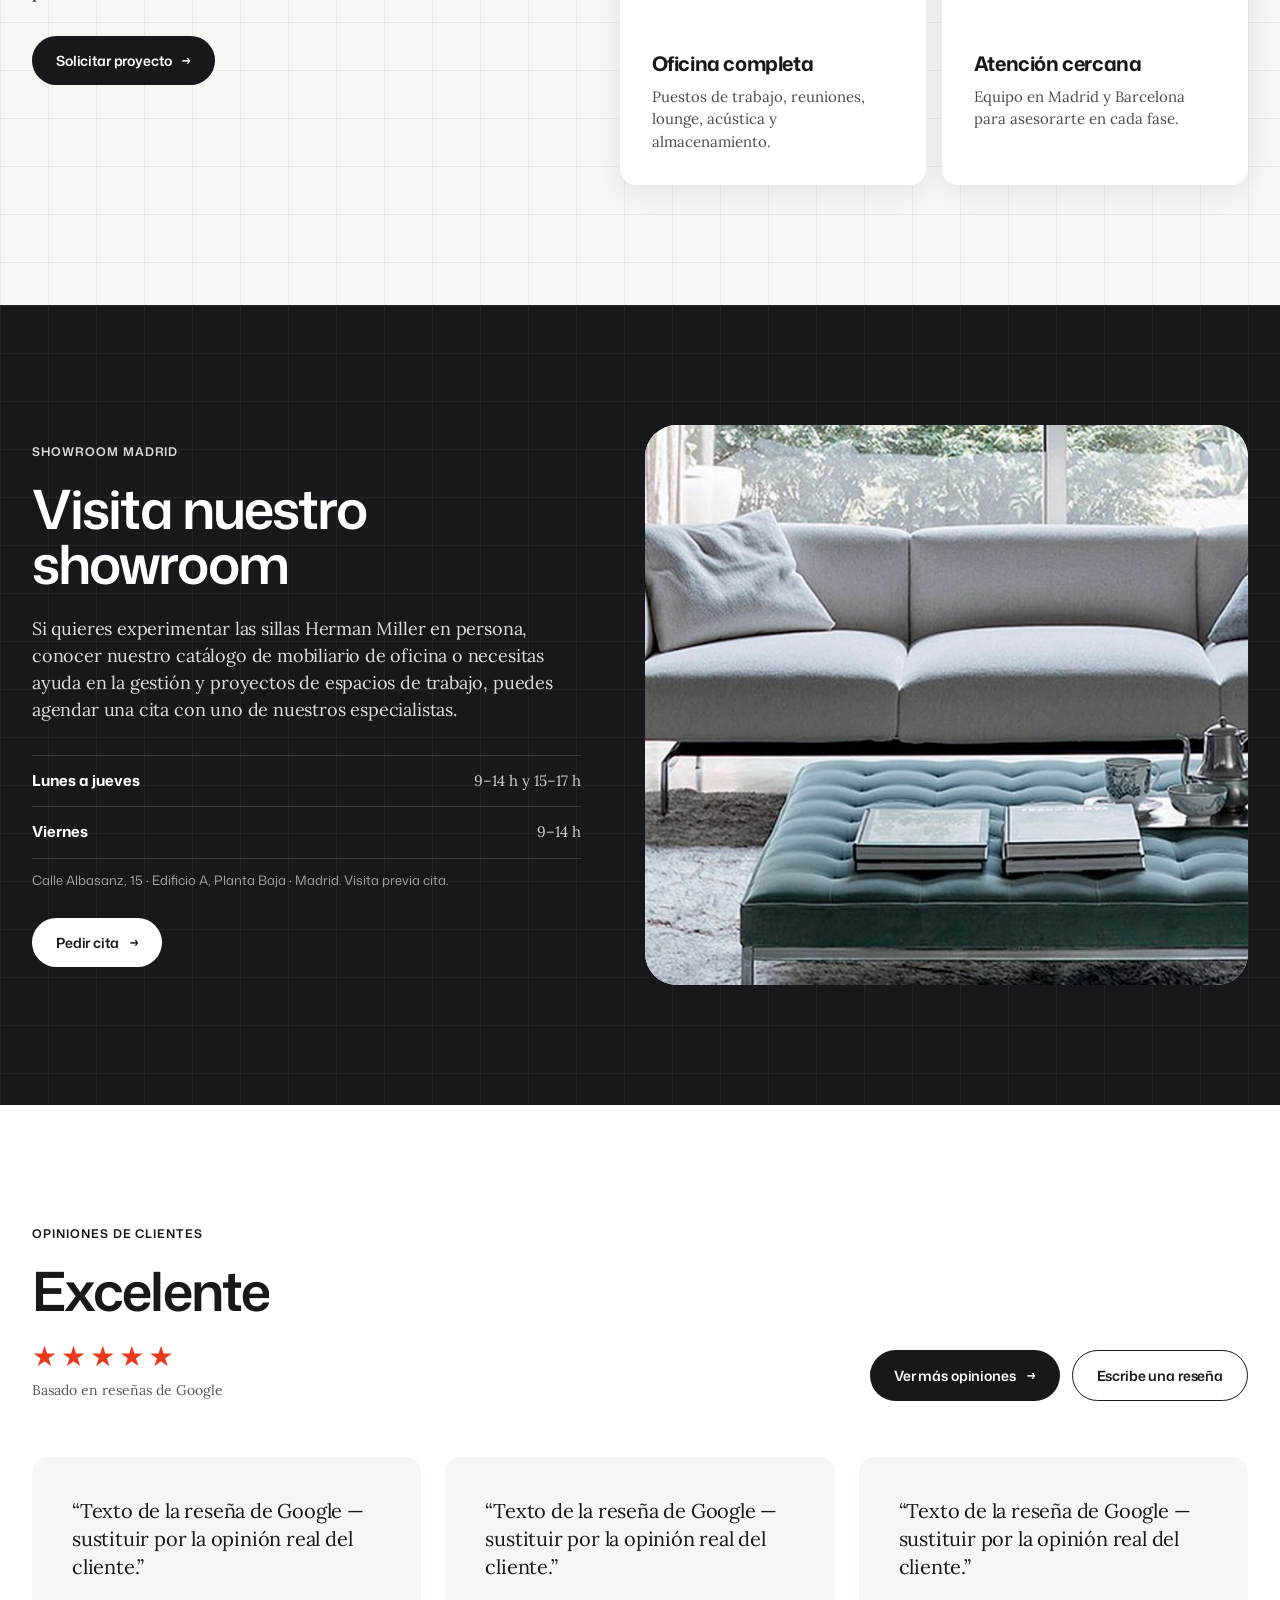
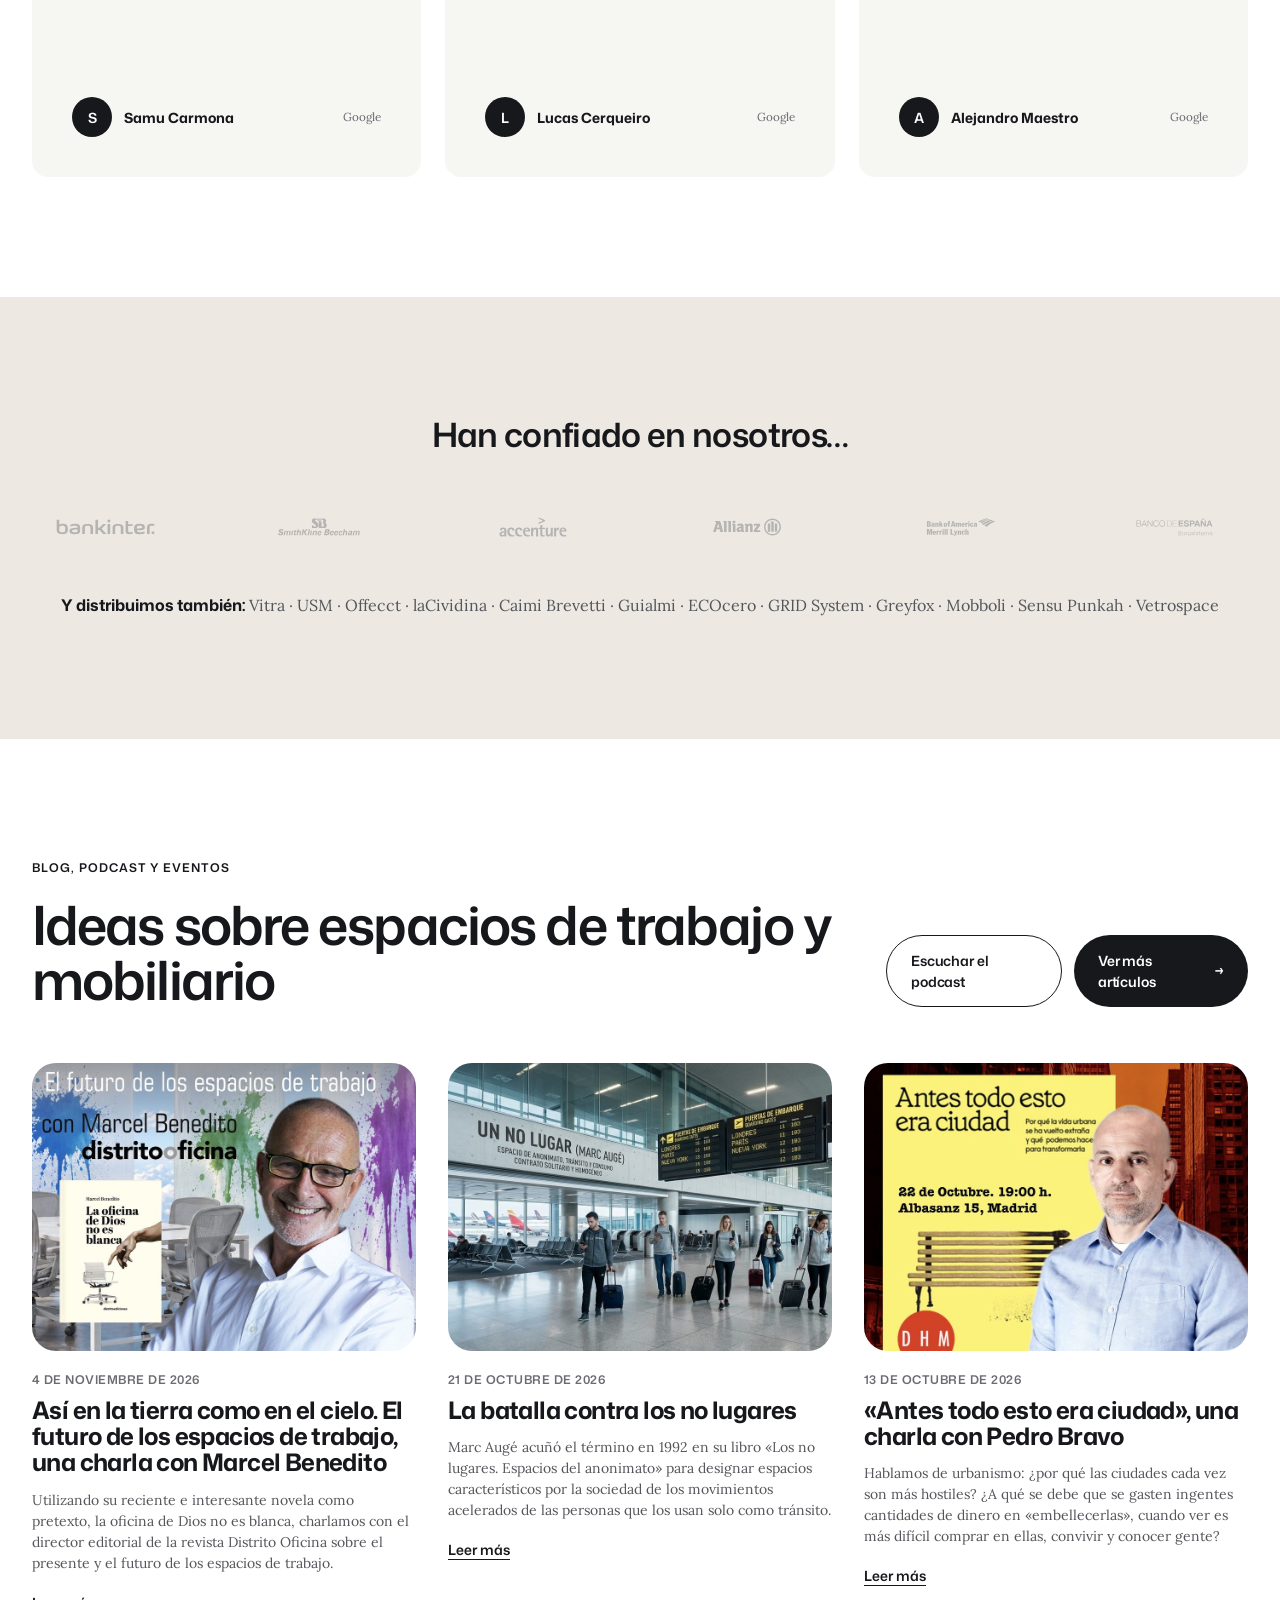
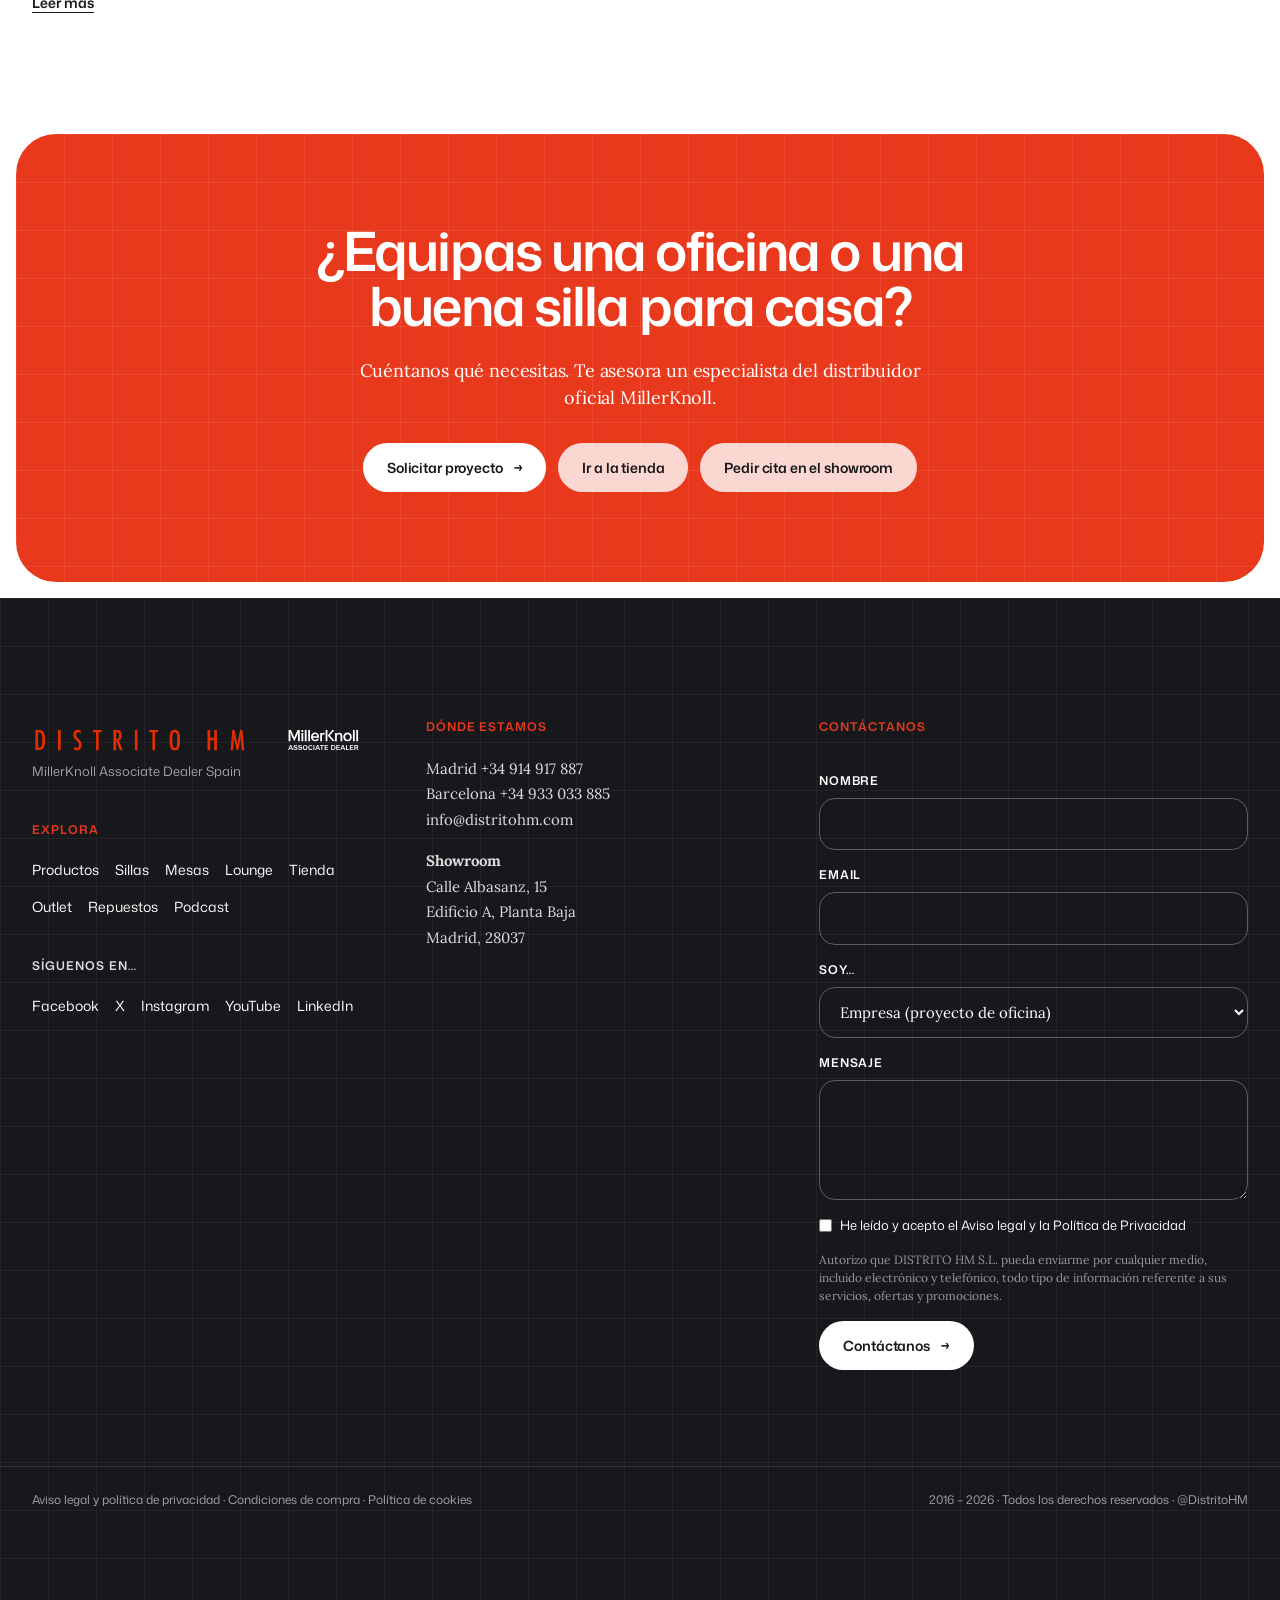
==== commit d3ae425a: "Hero: foto de mayor calidad (Greyfox, resolución nativa) Co-Authored-By: Claude Sonnet 5.5 <noreply@" ====
--- a/index.html
+++ b/index.html
@@ -49,7 +49,7 @@
     </div>
   </div>
   <div class="hero2__media">
-    <img src="assets/img/hero.jpg" alt="Zona lounge Knoll en el showroom de Distrito HM" width="1920" height="823" fetchpriority="high">
+    <img src="assets/img/hero.jpg" alt="Espacio de trabajo con taburetes Greyfox, listones de madera y luz natural" width="1707" height="1835" fetchpriority="high">
   </div>
 </section>
 <ul class="trust">
--- a/styles.css
+++ b/styles.css
@@ -397,7 +397,7 @@
 .hero2__link{font-size:.875rem;font-weight:600;text-decoration:underline;text-underline-offset:5px}
 .hero2__link:hover{color:var(--red)}
 .hero2__media{position:absolute;top:0;right:0;bottom:0;width:58%;z-index:1;clip-path:polygon(36% 0,100% 0,100% 100%,0 100%);background:var(--oat)}
-.hero2__media img{display:block;width:100%;height:100%;object-fit:cover;object-position:42% center}
+.hero2__media img{display:block;width:100%;height:100%;object-fit:cover;object-position:50% 45%}
 @media(max-width:1100px){.hero2__title{font-size:clamp(2.4rem,5.2vw,4.5rem)}.hero2__media{width:54%}}
 @media(max-width:900px){
   .hero2{flex-direction:column;align-items:stretch;min-height:0;padding:112px 0 0}
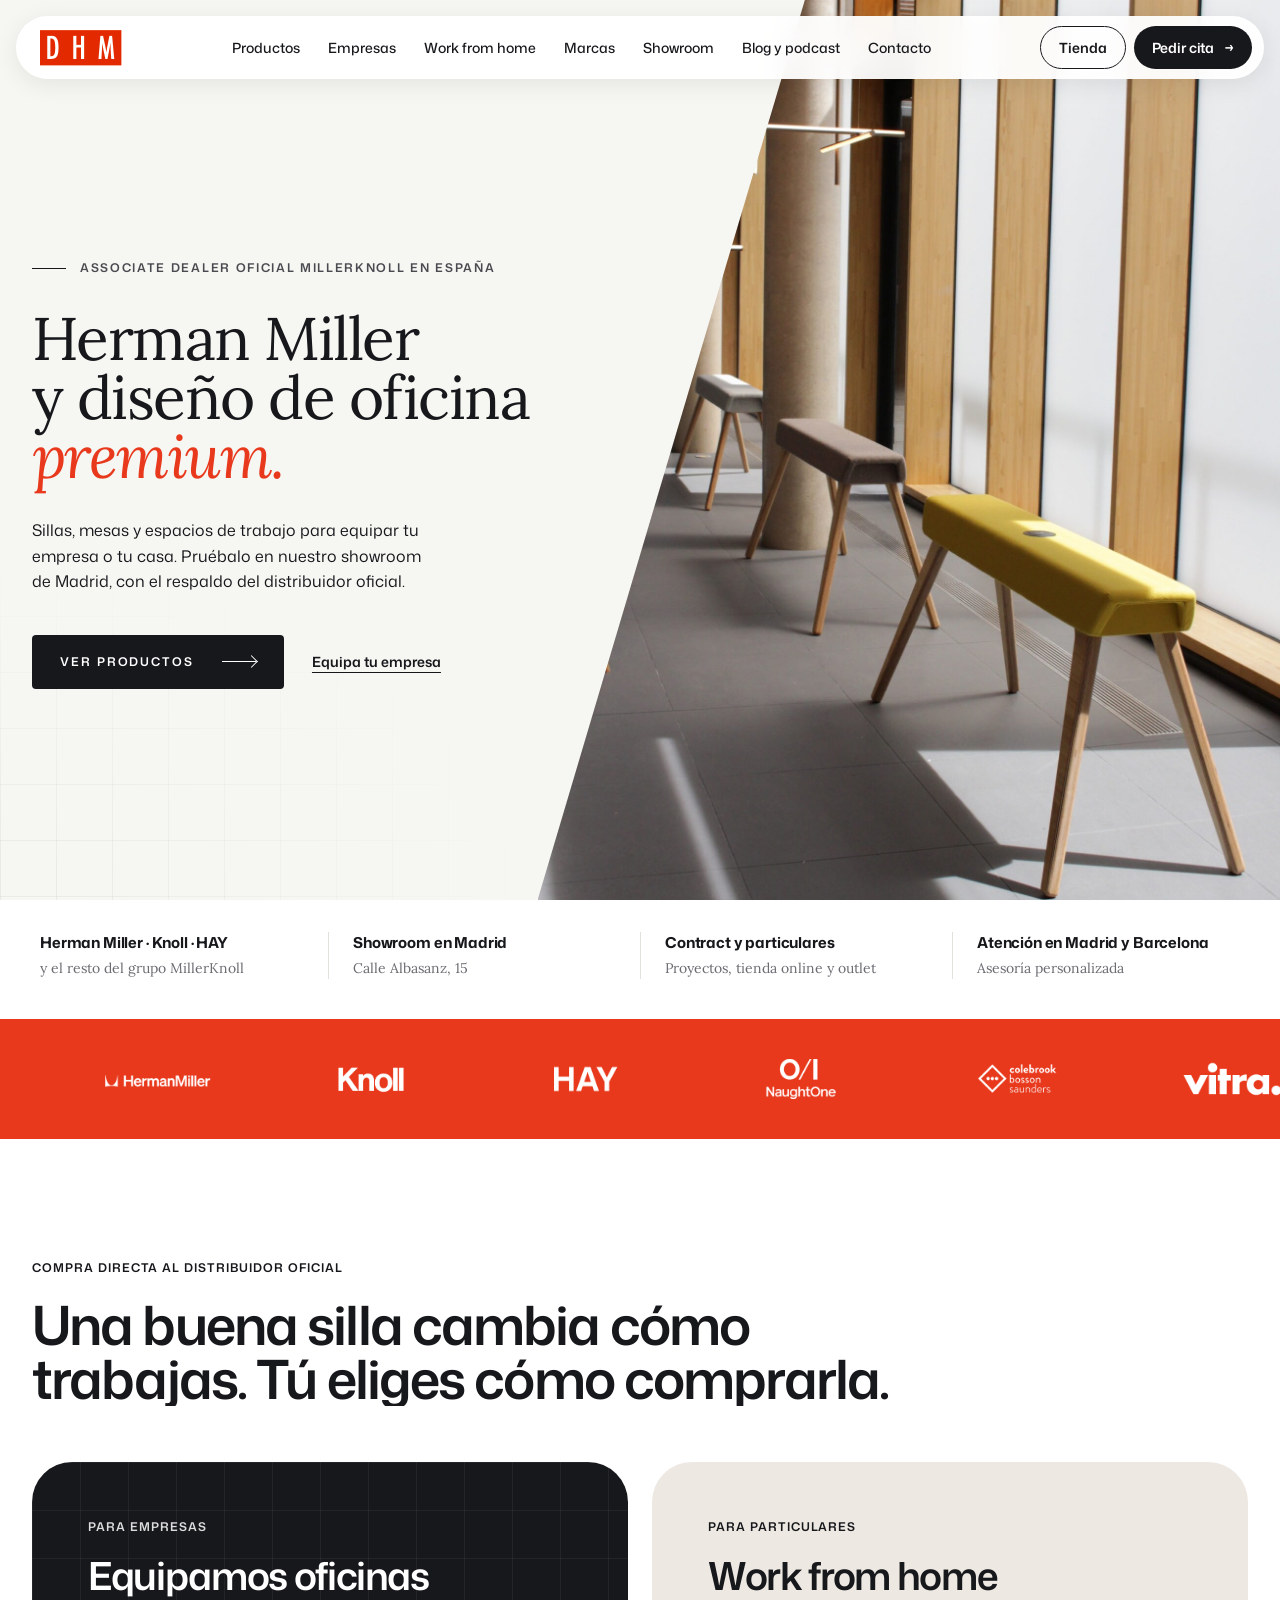
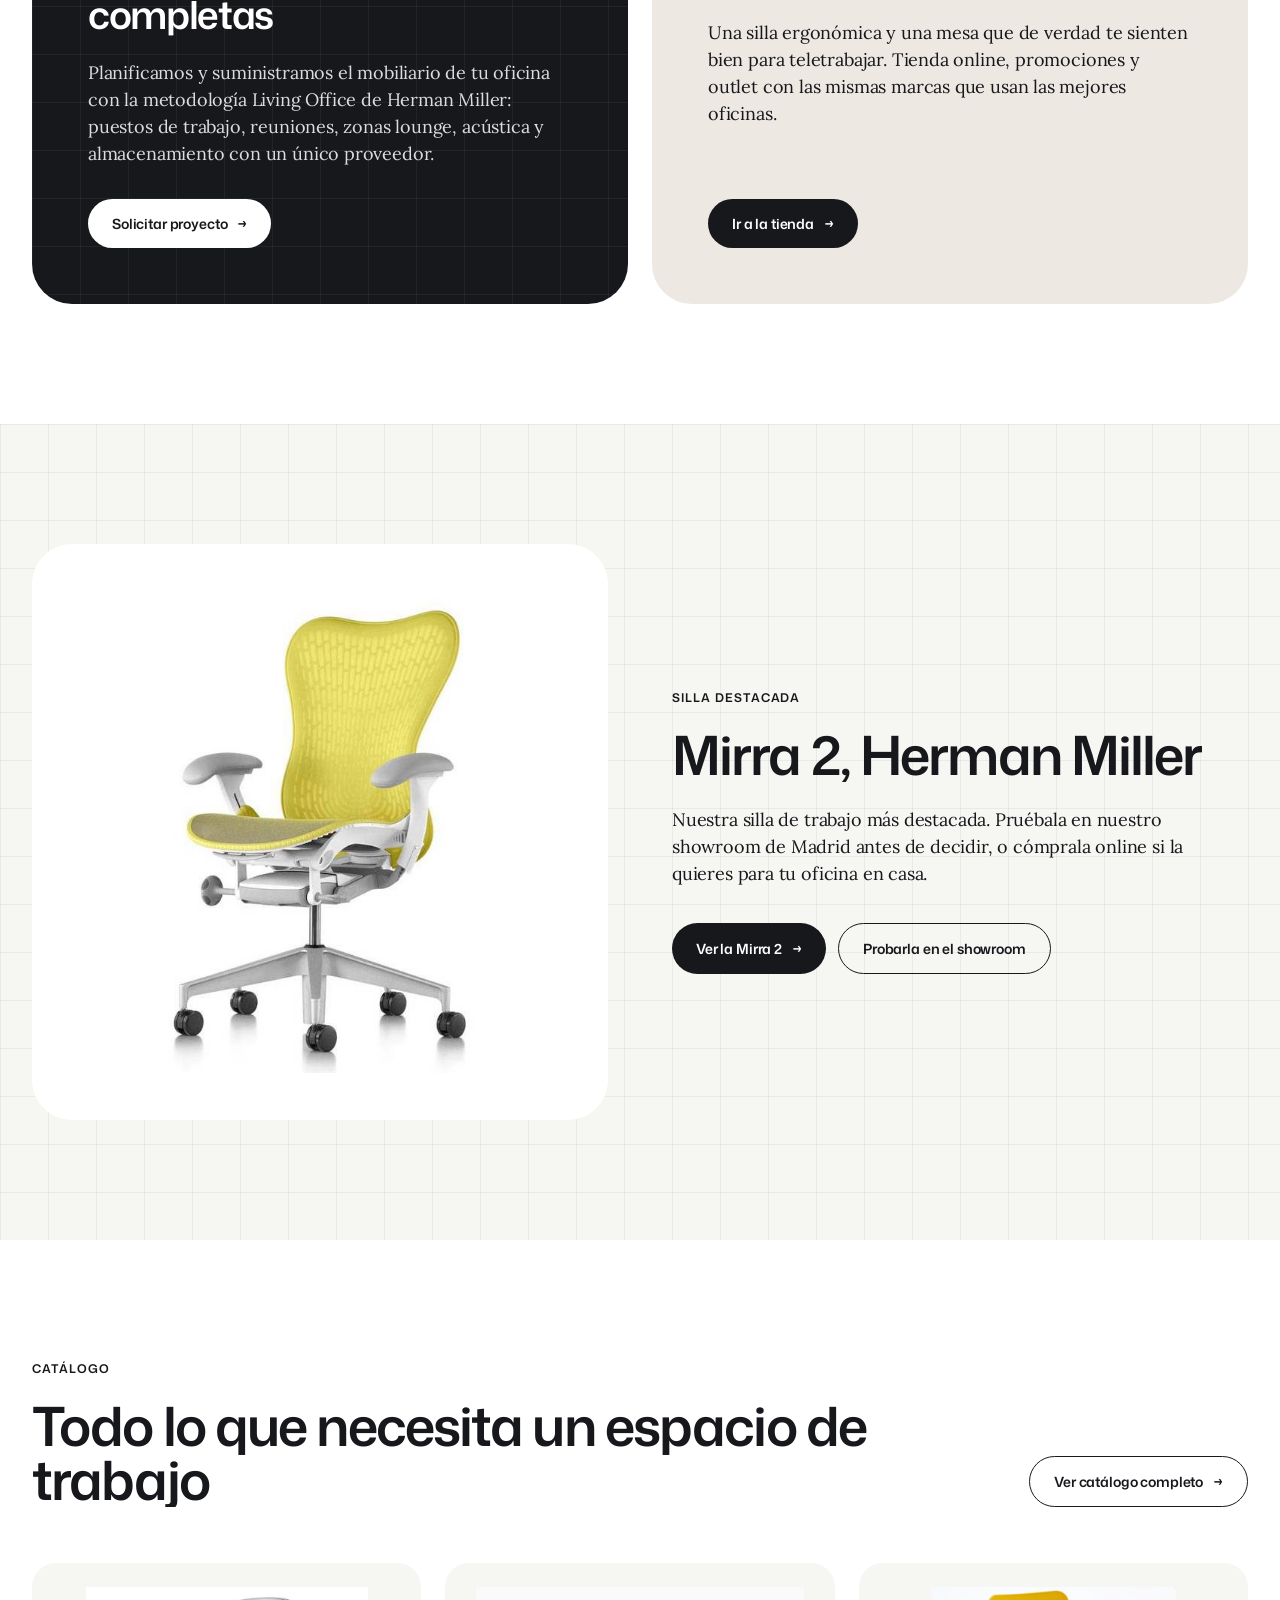
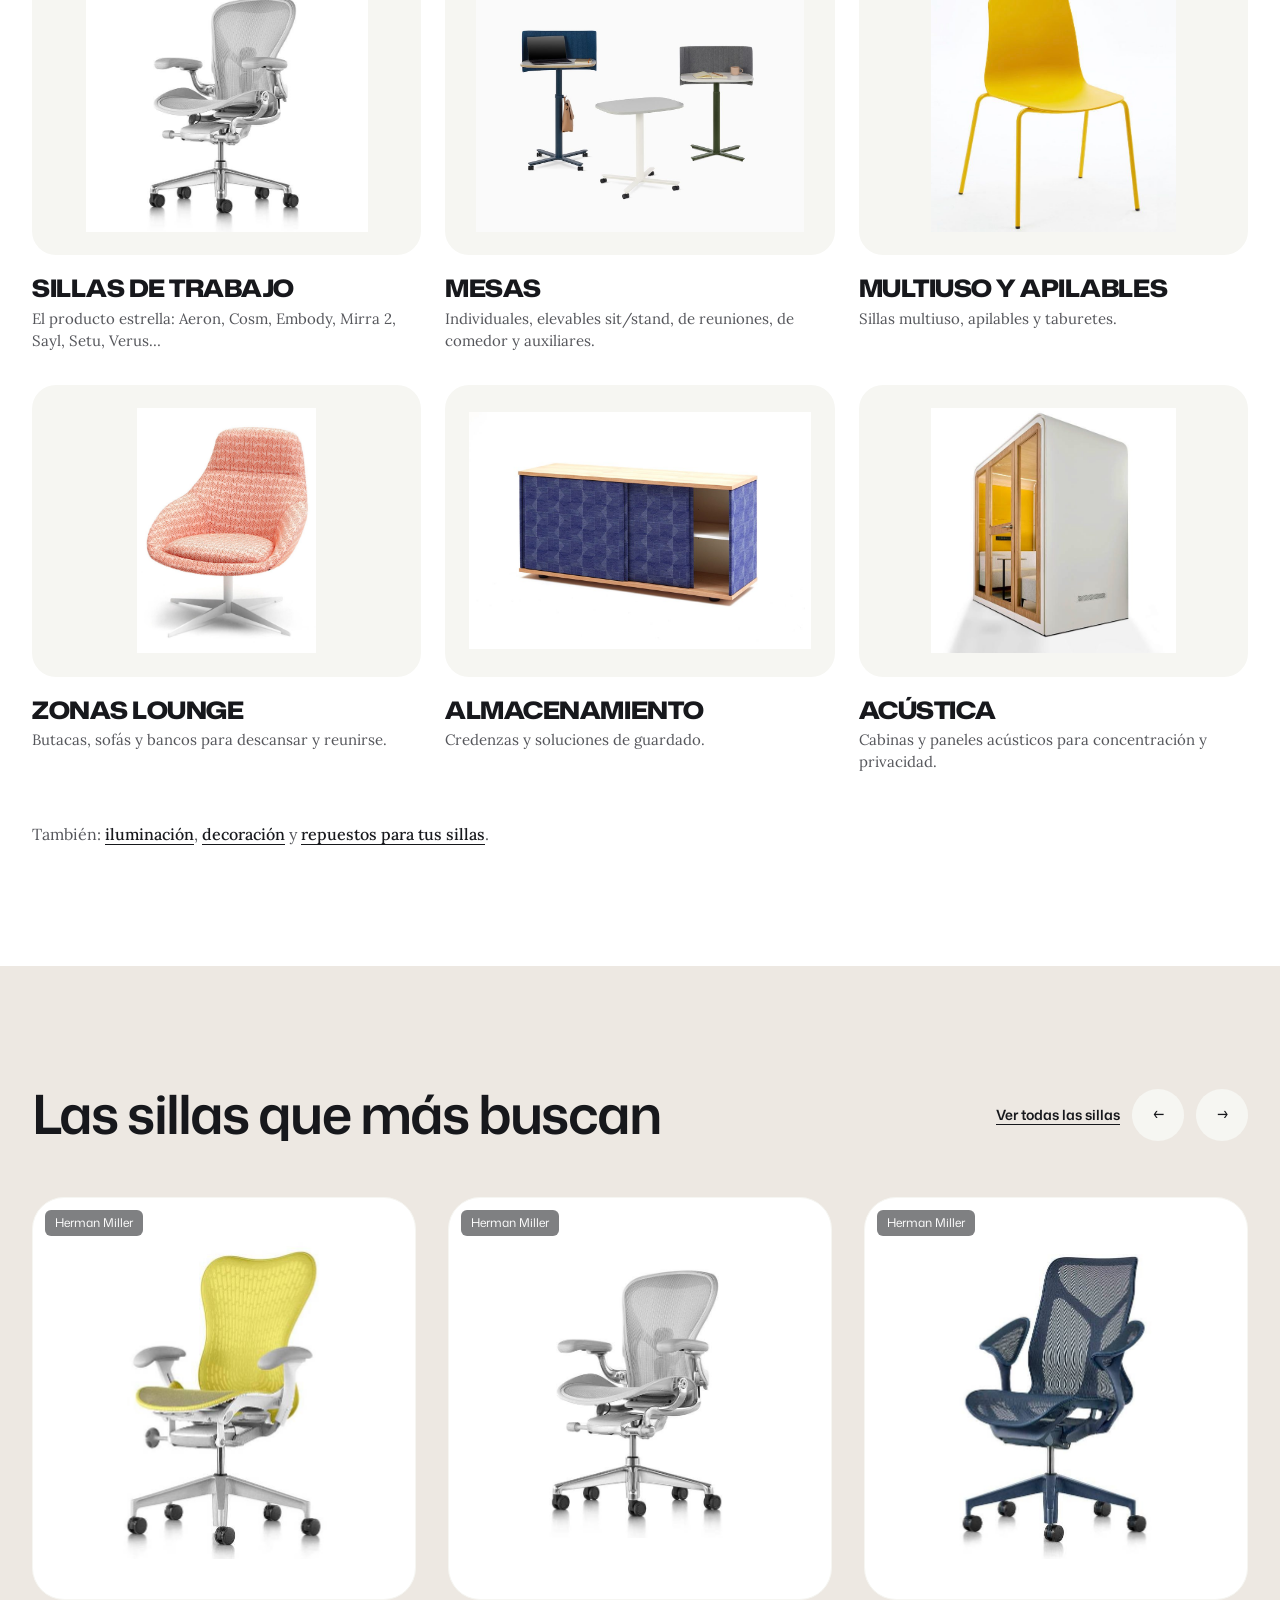
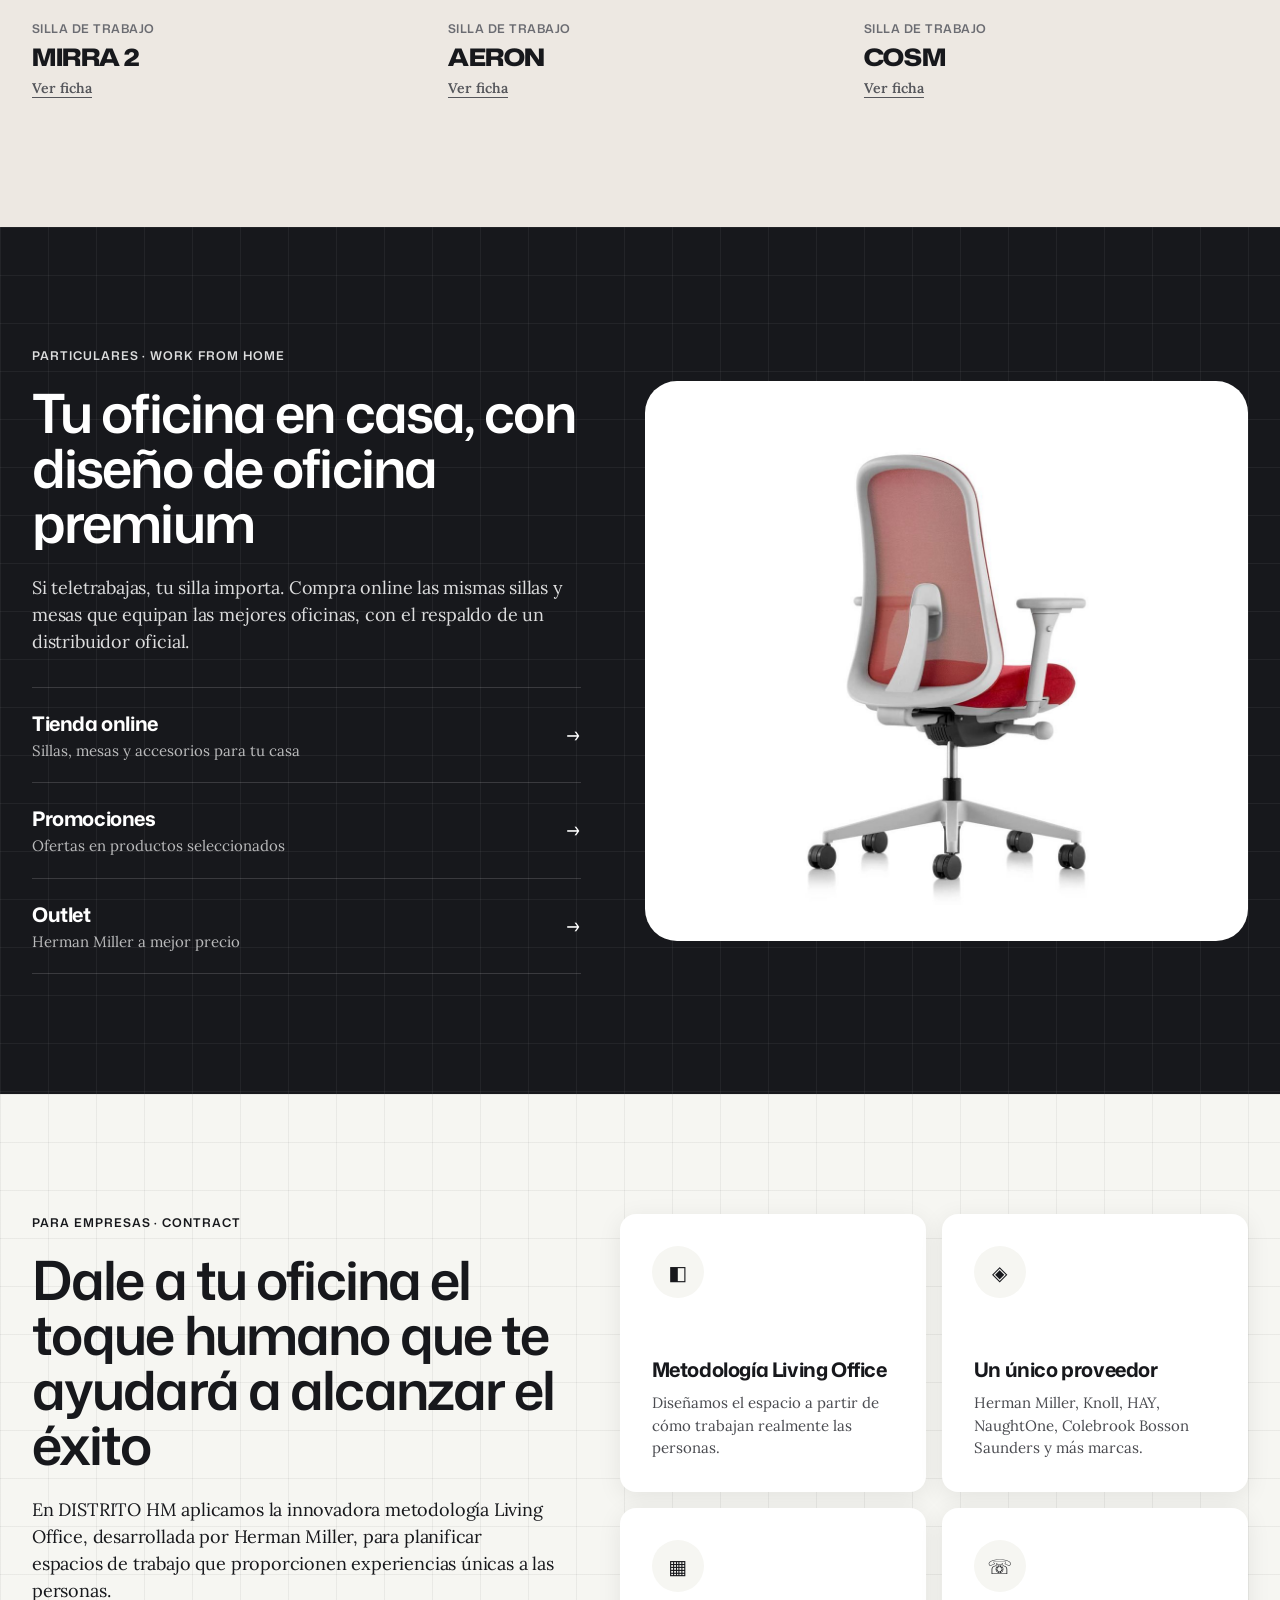
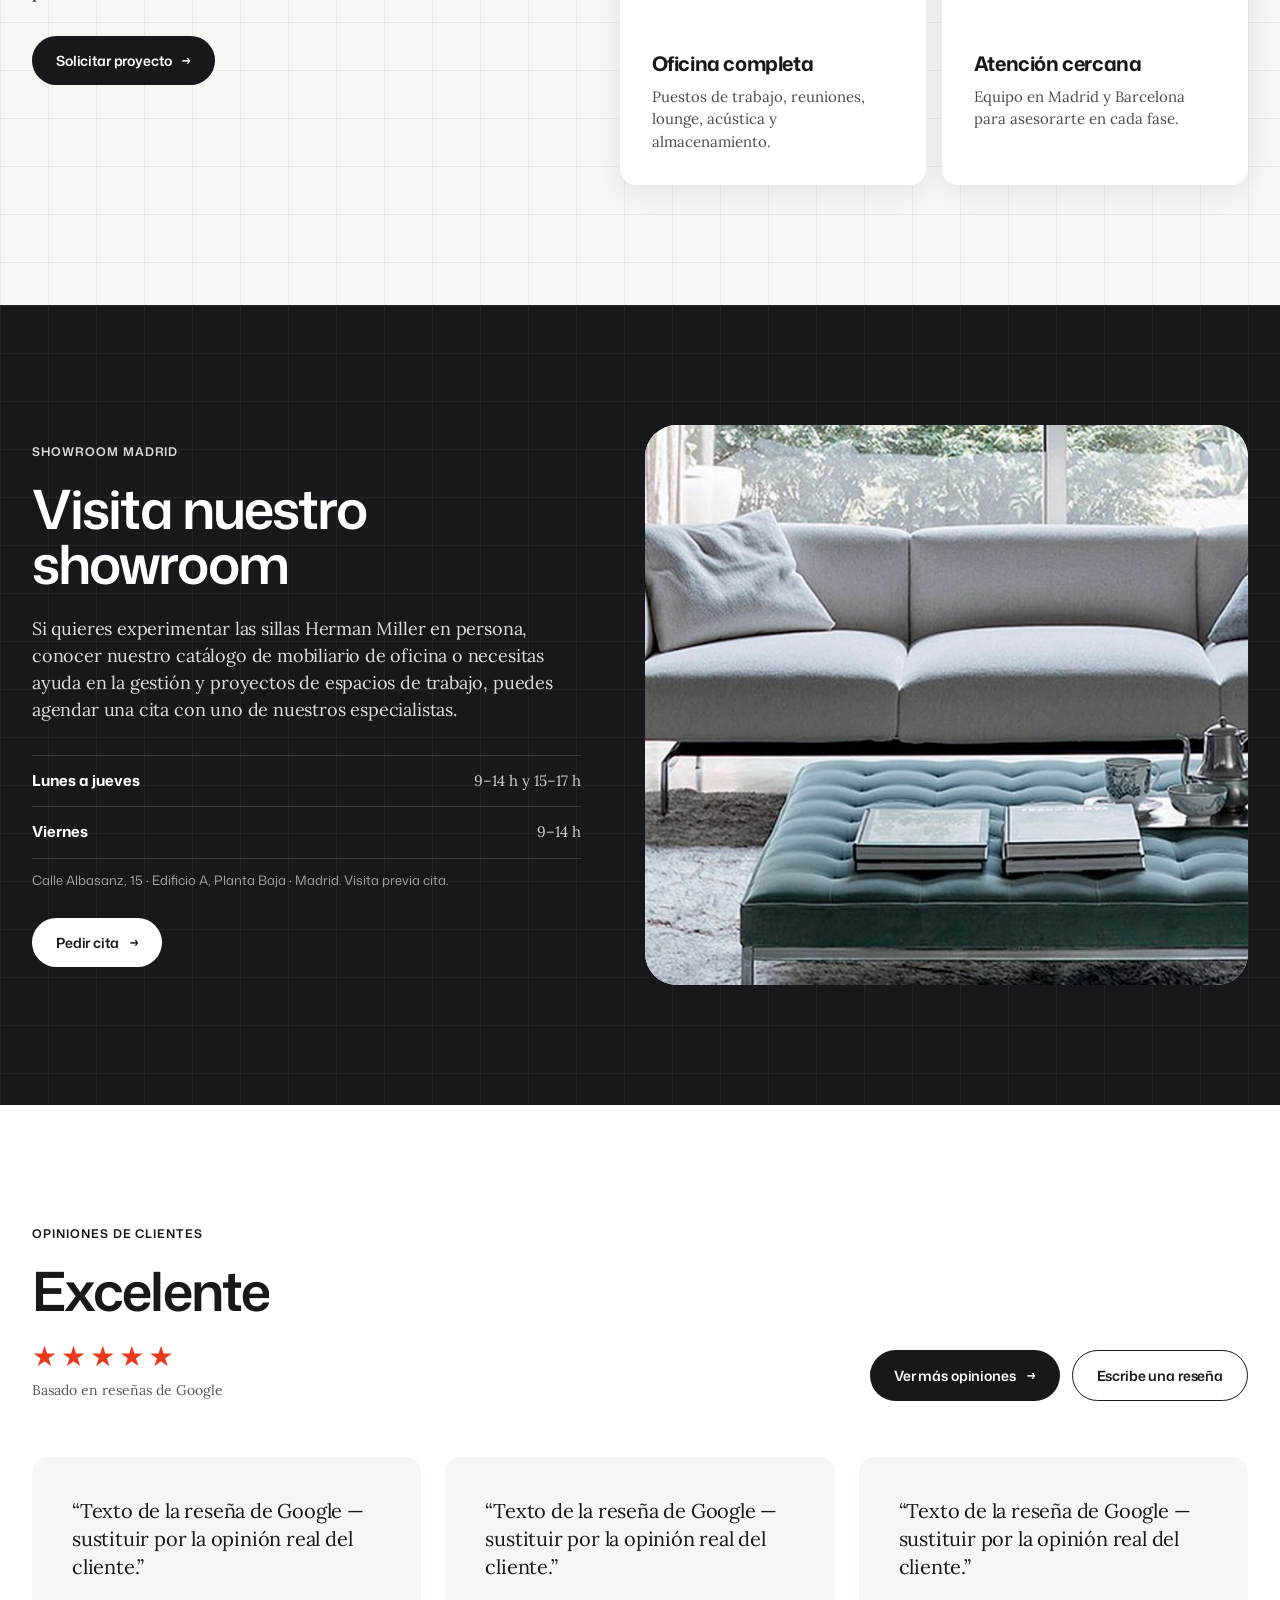
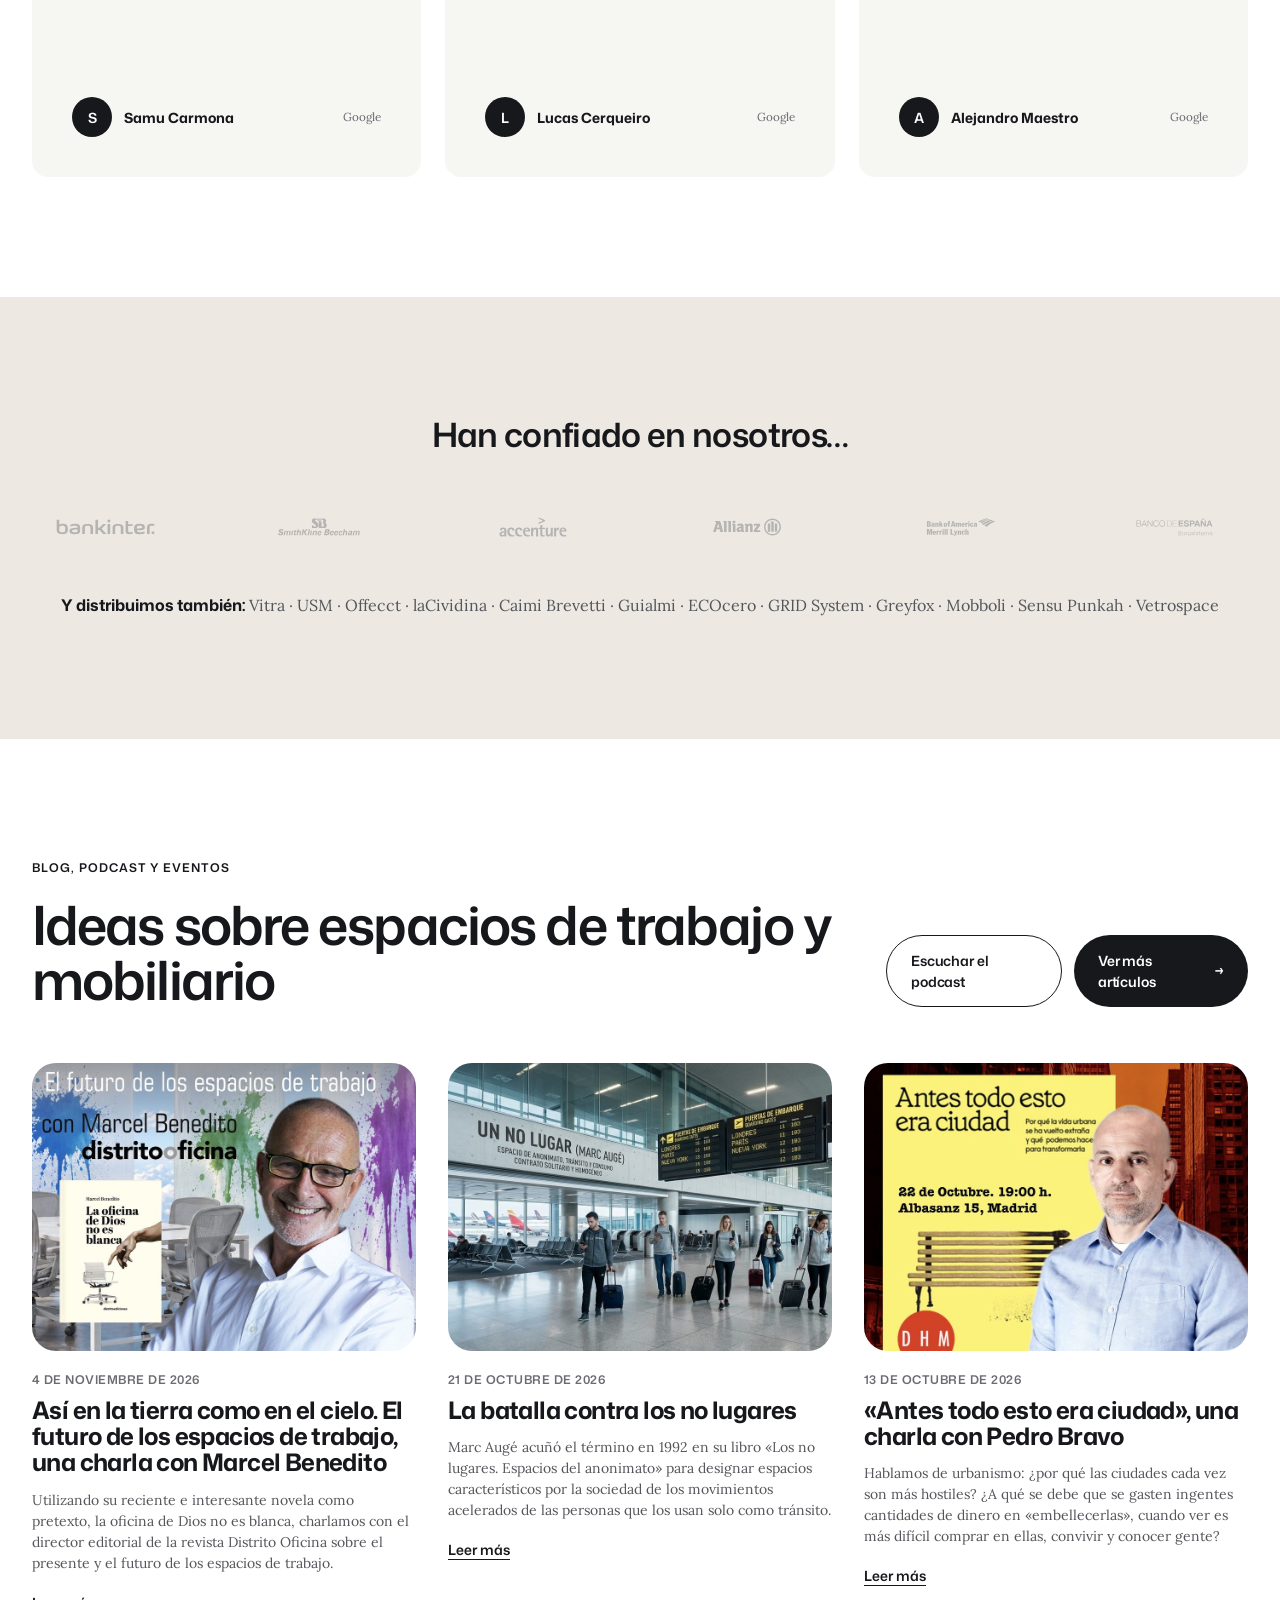
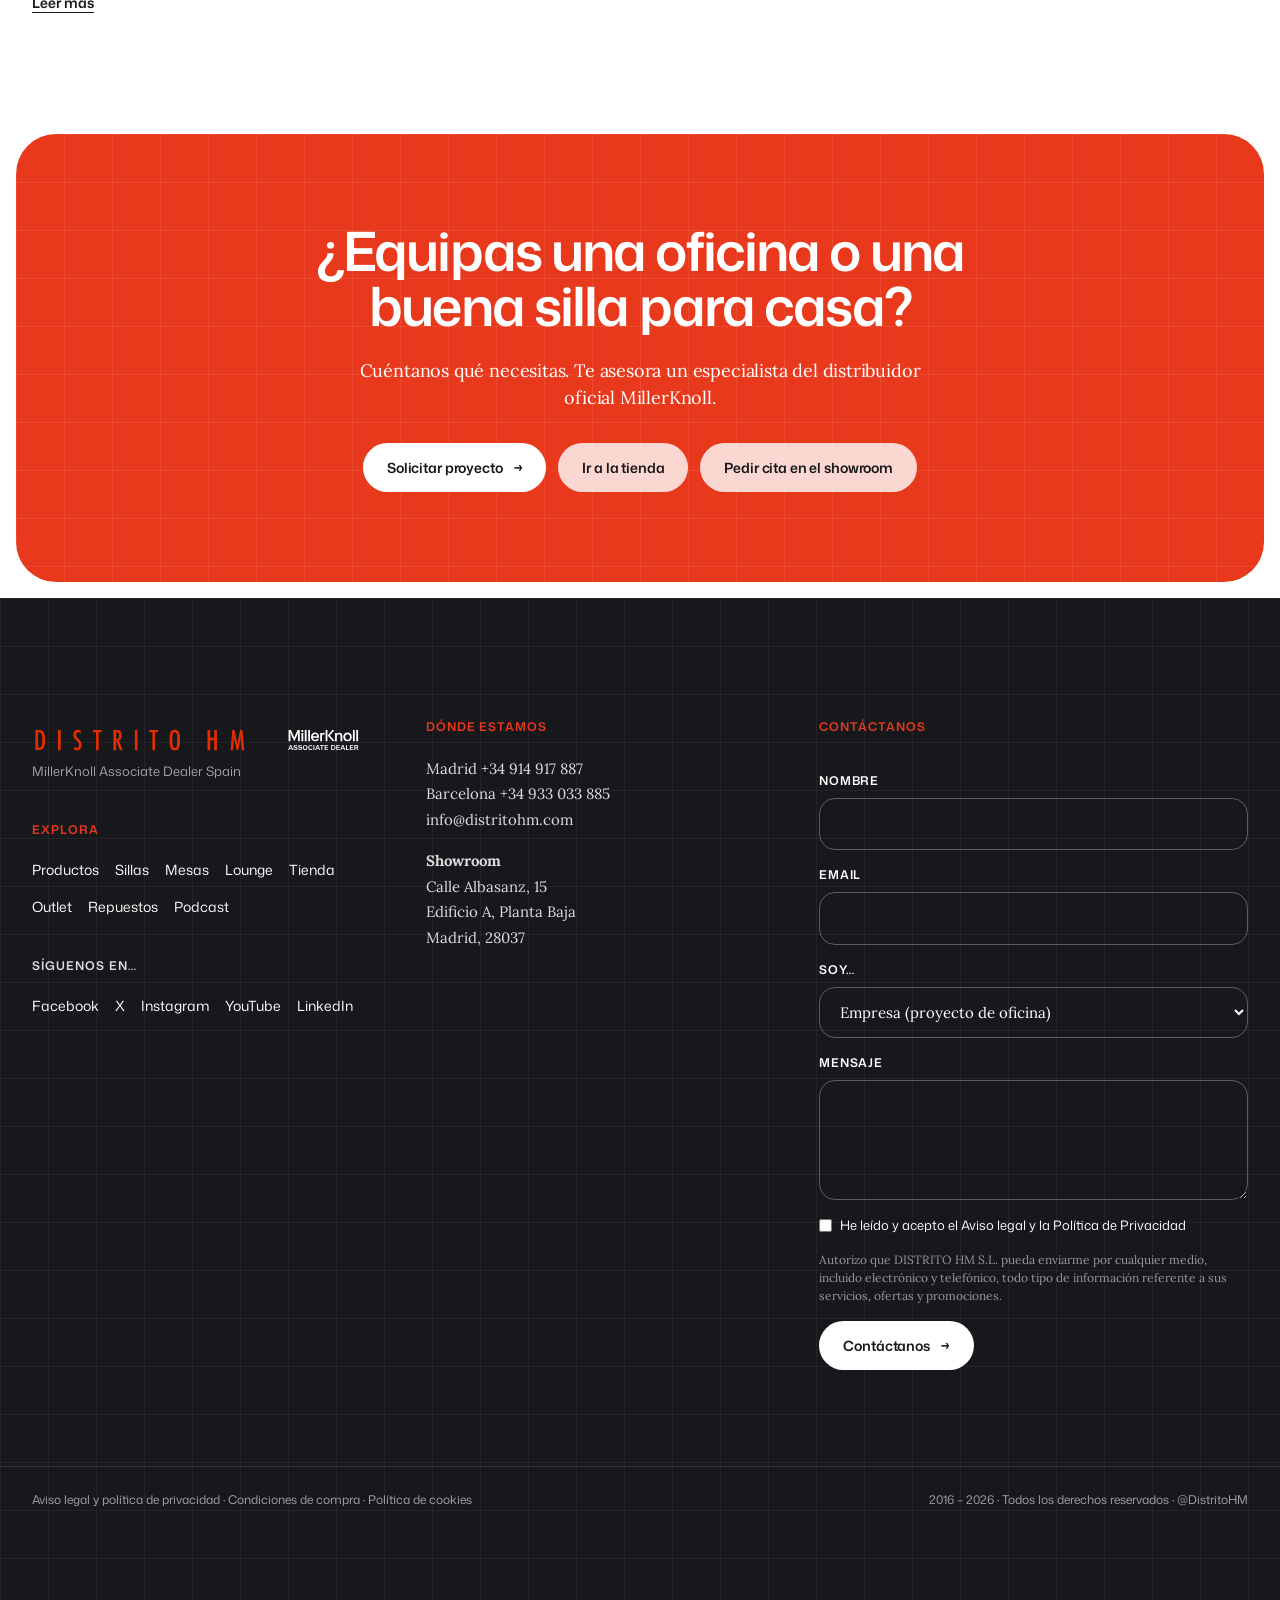
==== commit 84446cb4: "Ficha de producto con datos y fotos reales de la tienda (Mirra 2, Aeron, Cosm, Sayl, Embody) Co-Auth" ====
--- a/index.html
+++ b/index.html
@@ -100,7 +100,7 @@
       <h2 class="h-lg reveal">Mirra 2, Herman Miller</h2>
       <p class="body">Nuestra silla de trabajo más destacada. Pruébala en nuestro showroom de Madrid antes de decidir, o cómprala online si la quieres para tu oficina en casa.</p>
       <div class="hero__actions">
-        <a class="btn btn--dark" href="#wfh">Comprar online <i>→</i></a>
+        <a class="btn btn--dark" href="producto.html?p=mirra-2">Ver la Mirra 2 <i>→</i></a>
         <a class="btn btn--outline" href="#showroom">Probarla en el showroom</a>
       </div>
     </div>
@@ -141,11 +141,11 @@
       </div>
     </div>
     <div class="cards" id="cards">
-      <article class="card"><div class="ph ph--prod"><img src="assets/img/mirra2.jpg" alt="Mirra 2" loading="lazy"><span class="tag">Herman Miller</span></div><p class="meta">SILLA DE TRABAJO</p><h3 class="wide">Mirra 2</h3><p class="body-sm"><a href="#" class="link">Ver ficha</a></p></article>
-      <article class="card"><div class="ph ph--prod"><img src="assets/img/aeron.jpg" alt="Aeron" loading="lazy"><span class="tag">Herman Miller</span></div><p class="meta">SILLA DE TRABAJO</p><h3 class="wide">Aeron</h3><p class="body-sm"><a href="#" class="link">Ver ficha</a></p></article>
-      <article class="card"><div class="ph ph--prod"><img src="assets/img/cosm.jpg" alt="Cosm" loading="lazy"><span class="tag">Herman Miller</span></div><p class="meta">SILLA DE TRABAJO</p><h3 class="wide">Cosm</h3><p class="body-sm"><a href="#" class="link">Ver ficha</a></p></article>
-      <article class="card"><div class="ph ph--prod"><img src="assets/img/embody.jpg" alt="Embody" loading="lazy"><span class="tag">Herman Miller</span></div><p class="meta">SILLA DE TRABAJO</p><h3 class="wide">Embody</h3><p class="body-sm"><a href="#" class="link">Ver ficha</a></p></article>
-      <article class="card"><div class="ph ph--prod"><img src="assets/img/sayl.jpg" alt="Sayl" loading="lazy"><span class="tag">Herman Miller</span></div><p class="meta">SILLA DE TRABAJO</p><h3 class="wide">Sayl</h3><p class="body-sm"><a href="#" class="link">Ver ficha</a></p></article>
+      <article class="card"><div class="ph ph--prod"><img src="assets/img/mirra2.jpg" alt="Mirra 2" loading="lazy"><span class="tag">Herman Miller</span></div><p class="meta">SILLA DE TRABAJO</p><h3 class="wide">Mirra 2</h3><p class="body-sm"><a href="producto.html?p=mirra-2" class="link">Ver ficha</a></p></article>
+      <article class="card"><div class="ph ph--prod"><img src="assets/img/aeron.jpg" alt="Aeron" loading="lazy"><span class="tag">Herman Miller</span></div><p class="meta">SILLA DE TRABAJO</p><h3 class="wide">Aeron</h3><p class="body-sm"><a href="producto.html?p=aeron" class="link">Ver ficha</a></p></article>
+      <article class="card"><div class="ph ph--prod"><img src="assets/img/cosm.jpg" alt="Cosm" loading="lazy"><span class="tag">Herman Miller</span></div><p class="meta">SILLA DE TRABAJO</p><h3 class="wide">Cosm</h3><p class="body-sm"><a href="producto.html?p=cosm" class="link">Ver ficha</a></p></article>
+      <article class="card"><div class="ph ph--prod"><img src="assets/img/embody.jpg" alt="Embody" loading="lazy"><span class="tag">Herman Miller</span></div><p class="meta">SILLA DE TRABAJO</p><h3 class="wide">Embody</h3><p class="body-sm"><a href="producto.html?p=embody" class="link">Ver ficha</a></p></article>
+      <article class="card"><div class="ph ph--prod"><img src="assets/img/sayl.jpg" alt="Sayl" loading="lazy"><span class="tag">Herman Miller</span></div><p class="meta">SILLA DE TRABAJO</p><h3 class="wide">Sayl</h3><p class="body-sm"><a href="producto.html?p=sayl" class="link">Ver ficha</a></p></article>
       <article class="card"><div class="ph ph--prod"><img src="assets/img/setu.jpg" alt="Setu" loading="lazy"><span class="tag">Herman Miller</span></div><p class="meta">SILLA DE TRABAJO</p><h3 class="wide">Setu</h3><p class="body-sm"><a href="#" class="link">Ver ficha</a></p></article>
       <article class="card"><div class="ph ph--prod"><img src="assets/img/verus.jpg" alt="Verus" loading="lazy"><span class="tag">Herman Miller</span></div><p class="meta">SILLA DE TRABAJO</p><h3 class="wide">Verus</h3><p class="body-sm"><a href="#" class="link">Ver ficha</a></p></article>
       <article class="card"><div class="ph ph--prod"><img src="assets/img/knoll-lissoni.jpg" alt="Knoll Lissoni" loading="lazy"><span class="tag">Knoll</span></div><p class="meta">SILLA DE DIRECCIÓN</p><h3 class="wide">KN02 / KN03</h3><p class="body-sm"><a href="#" class="link">Ver ficha</a></p></article>
--- a/styles.css
+++ b/styles.css
@@ -413,3 +413,100 @@
   .hero2__btn{padding:16px 22px;gap:20px}
   .hero2__text{margin:1.5rem 0 2rem}
 }
+
+/* ===== Ficha de producto ===== */
+[hidden]{display:none!important}
+.pdp-top{padding-top:112px}
+.pdp-top .crumbs{margin-bottom:24px}
+.pdp{display:grid;grid-template-columns:minmax(0,1.08fr) minmax(0,1fr);gap:clamp(32px,5vw,80px);align-items:start;padding-bottom:96px}
+.pdp__gallery{position:sticky;top:104px}
+.pdp__main{position:relative;aspect-ratio:4/5;background:#fff;border:1px solid #eeece7;border-radius:var(--r-big);overflow:hidden}
+.pdp__main img{width:100%;height:100%;object-fit:contain;padding:6%}
+.pdp__thumbs{display:flex;gap:12px;margin-top:14px}
+.thumb{width:84px;height:84px;border-radius:var(--r-sm);border:1px solid #e3e1dc;background:#fff;overflow:hidden;transition:border-color .2s var(--ease)}
+.thumb img{width:100%;height:100%;object-fit:contain;padding:6px}
+.thumb.on,.thumb:hover{border-color:var(--ink)}
+.pdp__title{margin:4px 0 8px;font-weight:600;font-size:clamp(2.2rem,4.2vw,3.75rem);line-height:1;letter-spacing:-.04em}
+.pdp__designer{font-family:var(--serif);font-style:italic;color:#55565b;font-size:1.0625rem;margin-bottom:24px}
+.pdp__price{padding:20px 0;border-top:1px solid #e3e1dc;border-bottom:1px solid #e3e1dc;margin-bottom:24px}
+.pdp__price-main{font-size:clamp(1.75rem,3vw,2.5rem);font-weight:600;letter-spacing:-.03em;line-height:1.1}
+.pdp__price-main small{font-size:.9rem;font-weight:600;letter-spacing:0;color:#6b6c72}
+.pdp__price-main .from{font-size:1rem;font-weight:500;color:#6b6c72;margin-right:4px;letter-spacing:0}
+.pdp__price-sub{margin-top:6px;font-size:.9375rem;color:#55565b}
+.pdp__lead{font-family:var(--serif);font-size:1.0625rem;line-height:1.55;margin-bottom:28px;max-width:34em}
+.optgroup{margin-bottom:22px}
+.optgroup__label{font-size:.8125rem;font-weight:600;letter-spacing:.06em;text-transform:uppercase;color:#55565b;margin-bottom:10px}
+.optgroup__label b{color:var(--ink);letter-spacing:0;text-transform:none;font-size:.9375rem}
+.opts{display:flex;flex-wrap:wrap;gap:10px}
+.opt{font:inherit;cursor:pointer;border:1px solid #d9d6cf;background:#fff;color:var(--ink);transition:border-color .2s var(--ease),box-shadow .2s var(--ease),opacity .2s}
+span.opt{cursor:default}
+.opt:not(.opt--sw){padding:10px 18px;border-radius:var(--r-pill);font-size:.875rem;font-weight:600}
+.opt--sw{width:52px;height:52px;border-radius:50%;padding:3px;overflow:hidden}
+.opt--sw img{display:block;width:100%;height:100%;border-radius:50%;object-fit:cover}
+button.opt:hover{border-color:var(--ink)}
+.opt.on{border-color:var(--ink);box-shadow:0 0 0 2px #fff inset,0 0 0 1.5px var(--ink)}
+.opt:not(.opt--sw).on{background:var(--ink);color:#fff;box-shadow:none}
+.opt.na{opacity:.38}
+.stockchip{display:inline-flex;align-items:center;gap:10px;font-size:.875rem;font-weight:600;margin:6px 0 22px;padding:8px 16px;border-radius:var(--r-pill);background:var(--bone)}
+.stockchip i{width:8px;height:8px;border-radius:50%;background:#9a9b9f}
+.stockchip--ok i{background:#2f9e5b}.stockchip--ok{background:#e9f5ee}
+.stockchip--order i{background:#d89a2b}.stockchip--order{background:#fbf3e3}
+.stockchip--out i{background:var(--red)}.stockchip--out{background:#fdeceb}
+.pdp__hint{font-family:var(--serif);font-size:.9375rem;color:#55565b;margin:4px 0 20px;padding:14px 18px;background:var(--bone);border-radius:var(--r-sm)}
+.pdp__cta{display:flex;flex-wrap:wrap;gap:12px}
+.pdp__cta .btn{padding:16px 28px}
+.pdp__buy.is-off{opacity:.45;pointer-events:none}
+.pdp__note{font-family:var(--serif);font-size:.875rem;color:#6b6c72;margin-top:16px;line-height:1.5}
+.pdp__trust{display:grid;grid-template-columns:repeat(3,1fr);gap:0;margin-top:32px;border-top:1px solid #e3e1dc;padding-top:24px}
+.pdp__trust li{padding:0 16px;border-left:1px solid #e3e1dc}
+.pdp__trust li:first-child{padding-left:0;border-left:0}
+.pdp__trust b{display:block;font-size:.875rem;letter-spacing:-.01em}
+.pdp__trust span{font-family:var(--serif);font-size:.8125rem;color:#6b6c72}
+/* detalles */
+.pdp-details__cols{display:grid;grid-template-columns:1fr 1fr;gap:clamp(32px,6vw,96px);align-items:start}
+.blk{margin-bottom:56px}
+.blk .h-md-l{margin-bottom:20px}
+.blk .body{margin:0 0 14px;max-width:36em}
+.specs div{display:flex;justify-content:space-between;gap:24px;padding:14px 0;border-bottom:1px solid #dcd9d2;font-size:.9375rem}
+.specs dt{color:#55565b}.specs dd{font-weight:600;text-align:right}
+.docs a{display:flex;align-items:center;gap:16px;padding:16px 0;border-bottom:1px solid #dcd9d2;transition:padding .25s var(--ease)}
+.docs a:hover{padding-left:10px}
+.docs__ic{flex:none;display:grid;place-items:center;width:44px;height:44px;border-radius:50%;background:#fff;font-size:.6875rem;font-weight:800;letter-spacing:.04em;color:var(--red)}
+.docs b{flex:1;font-size:1rem;letter-spacing:-.01em}.docs i{font-style:normal;font-size:1.25rem}
+.points{background:#fff;border-radius:var(--r-md);padding:20px;margin-bottom:28px}
+.points img{display:block;width:100%;height:auto;max-height:420px;object-fit:contain}
+.feats{display:grid;gap:22px}
+.feats li{display:grid;grid-template-columns:40px 1fr;gap:16px}
+.feats__n{display:grid;place-items:center;width:36px;height:36px;border-radius:50%;background:var(--red);color:#fff;font-size:.875rem;font-weight:700}
+.feats h3{font-size:1.125rem;letter-spacing:-.02em;margin-bottom:4px}
+.feats p{font-family:var(--serif);font-size:.9375rem;line-height:1.55;color:#4a4b50}
+.blk--video{margin-bottom:0}
+.video{position:relative;aspect-ratio:16/9;max-width:960px;border-radius:var(--r-md);overflow:hidden;background:var(--ink);background-image:linear-gradient(rgba(255,255,255,.06) 1px,transparent 1px),linear-gradient(90deg,rgba(255,255,255,.06) 1px,transparent 1px);background-size:48px 48px;color:#fff;cursor:pointer;display:grid;place-items:center;text-align:center}
+.video p{position:absolute;left:0;right:0;bottom:28px;font-weight:600}
+.video small{display:block;font-weight:400;font-size:.8125rem;color:rgba(255,255,255,.65);margin-top:4px}
+.video__play{width:84px;height:84px;border-radius:50%;background:var(--red);transition:transform .25s var(--ease)}
+.video:hover .video__play{transform:scale(1.08)}
+.video__play span{display:block;margin:0 auto;border-style:solid;border-width:13px 0 13px 22px;border-color:transparent transparent transparent #fff;transform:translateX(3px)}
+.video iframe{position:absolute;inset:0;width:100%;height:100%;border:0}
+@media(max-width:991px){
+  .pdp{grid-template-columns:1fr;padding-bottom:64px}
+  .pdp__gallery{position:static}
+  .pdp__main{max-width:560px;margin-inline:auto}
+  .pdp__thumbs{justify-content:center}
+  .pdp-details__cols{grid-template-columns:1fr}
+  .pdp-top{padding-top:100px}
+}
+@media(max-width:600px){
+  .pdp__trust{grid-template-columns:1fr}.pdp__trust li{border-left:0;border-top:1px solid #e3e1dc;padding:12px 0}.pdp__trust li:first-child{border-top:0}
+  .pdp__cta .btn{width:100%;justify-content:center}
+  .opt--sw{width:48px;height:48px}
+  .blk{margin-bottom:40px}
+}
+#related{margin-top:48px}
+@media(max-width:600px){
+  .video__play{width:64px;height:64px;transform:translateY(-14px)}
+  .video:hover .video__play{transform:translateY(-14px) scale(1.06)}
+  .video__play span{border-width:10px 0 10px 17px}
+  .video p{bottom:14px;font-size:.875rem}
+  .video small{display:none}
+}
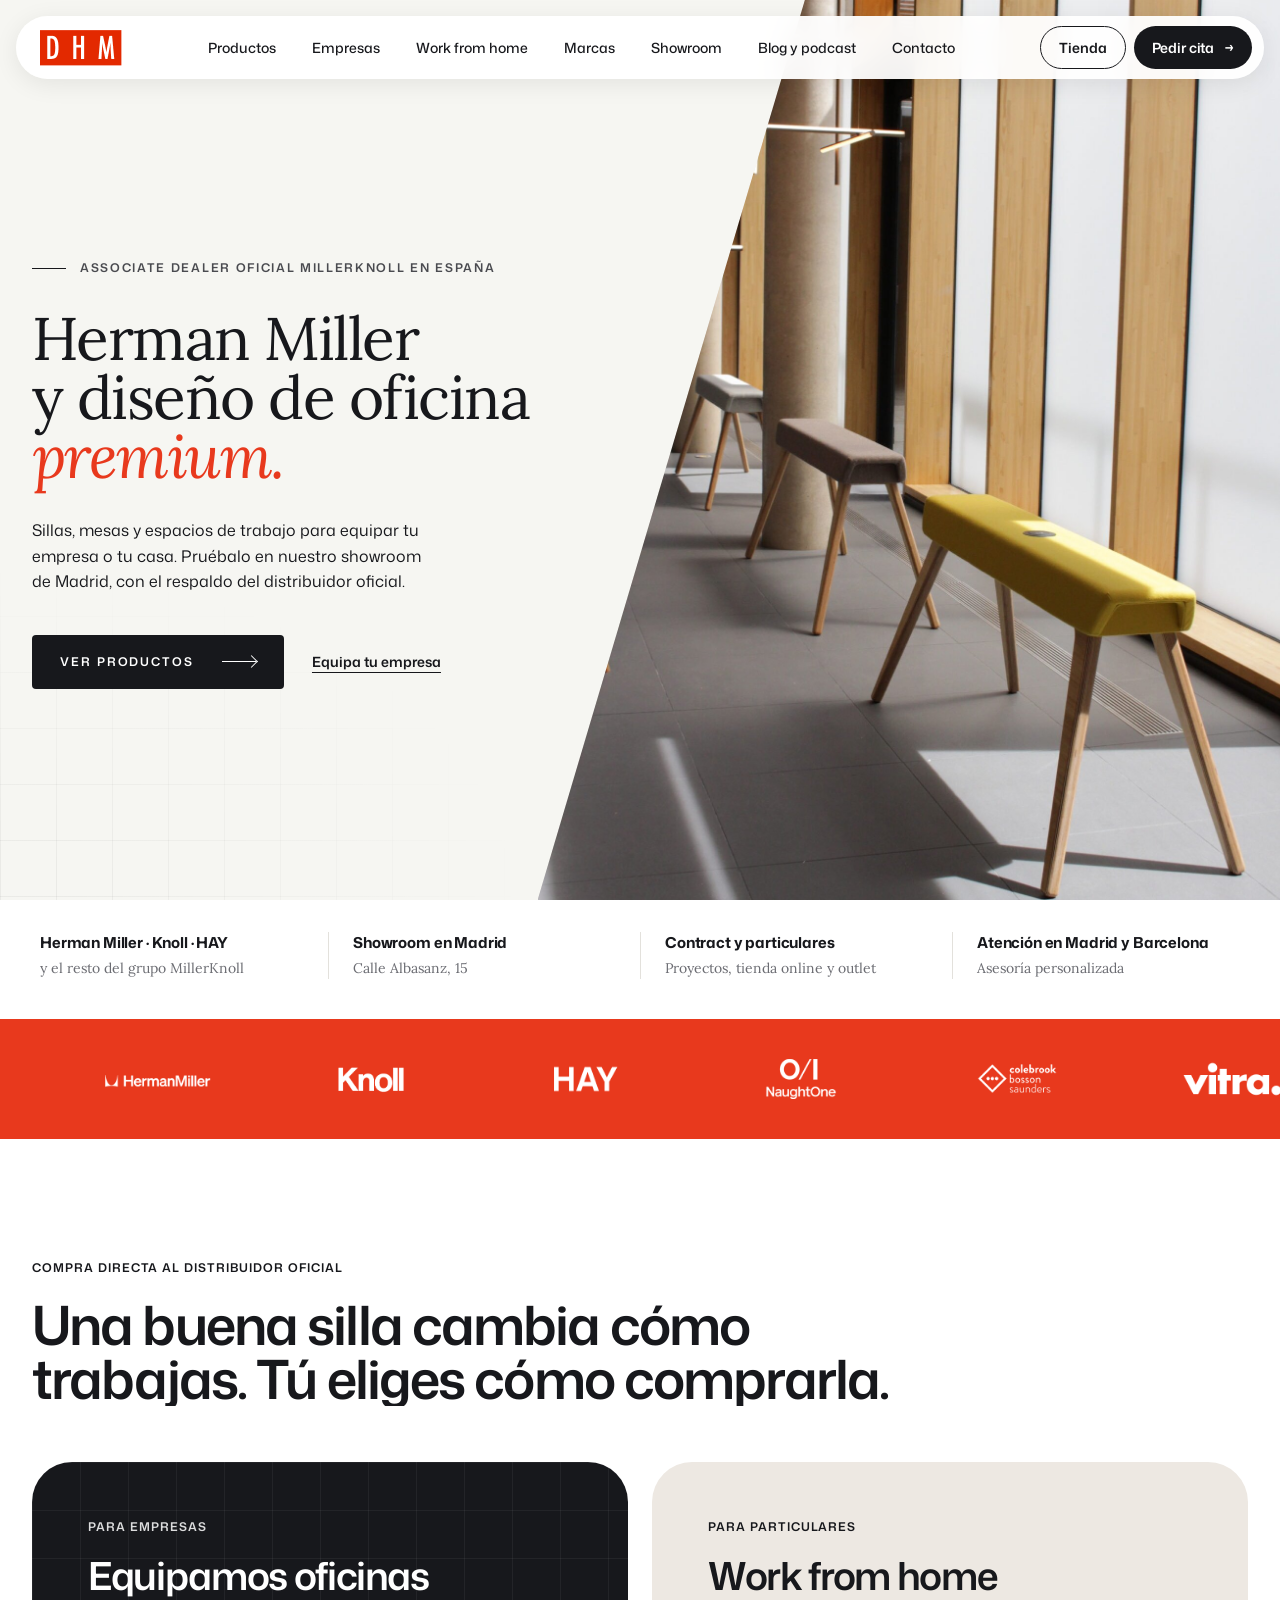
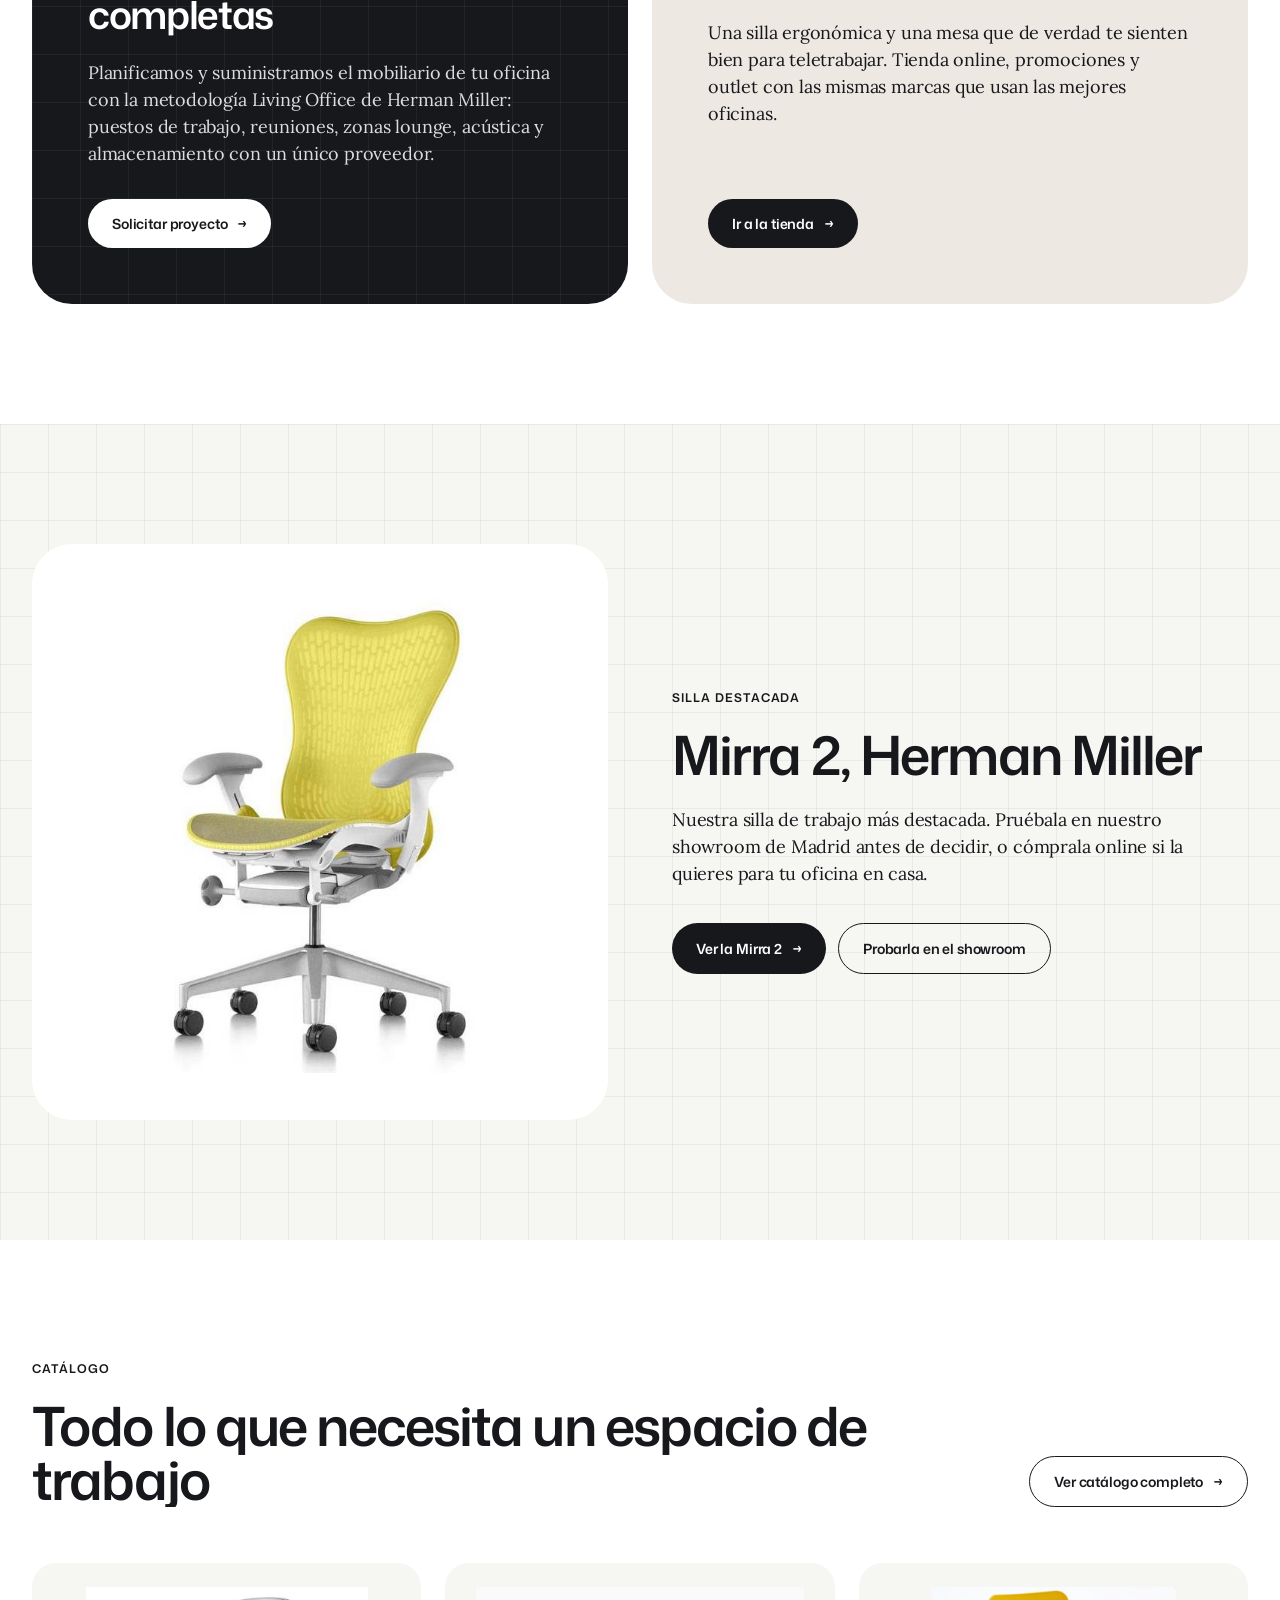
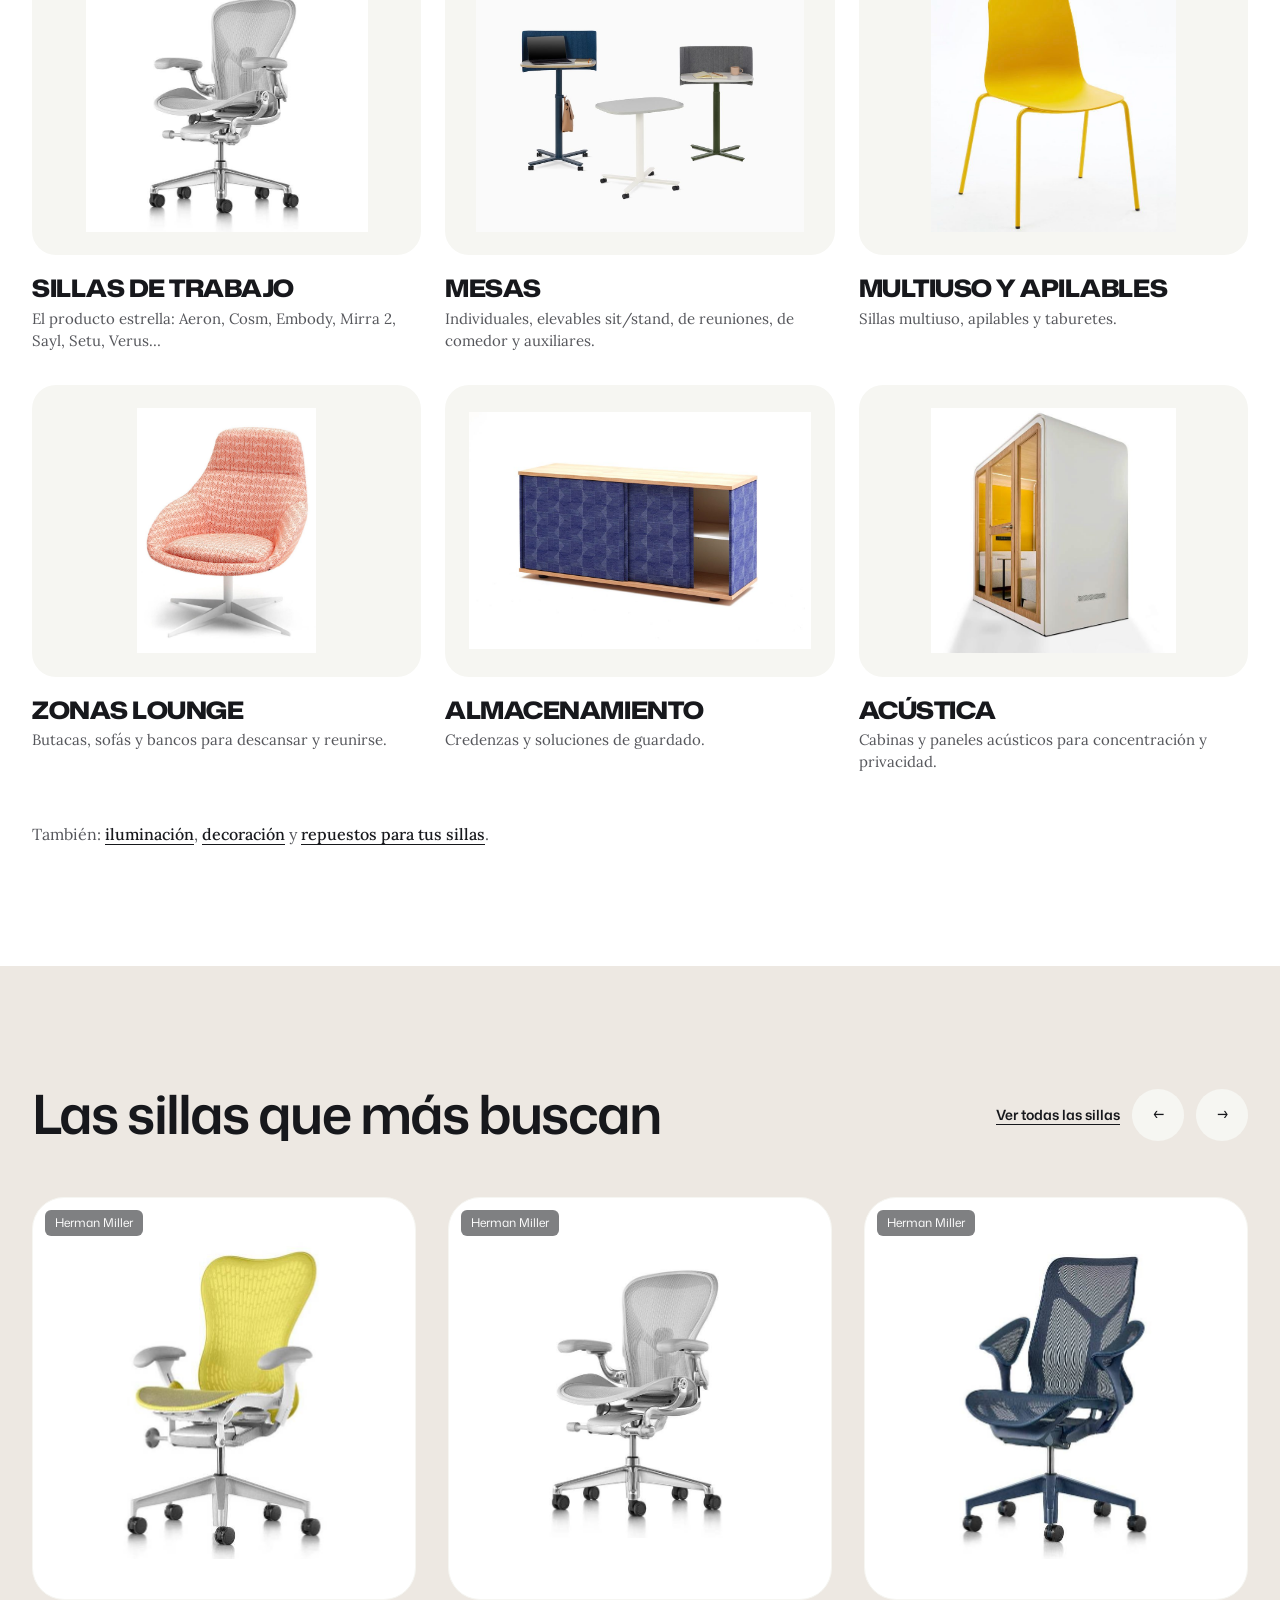
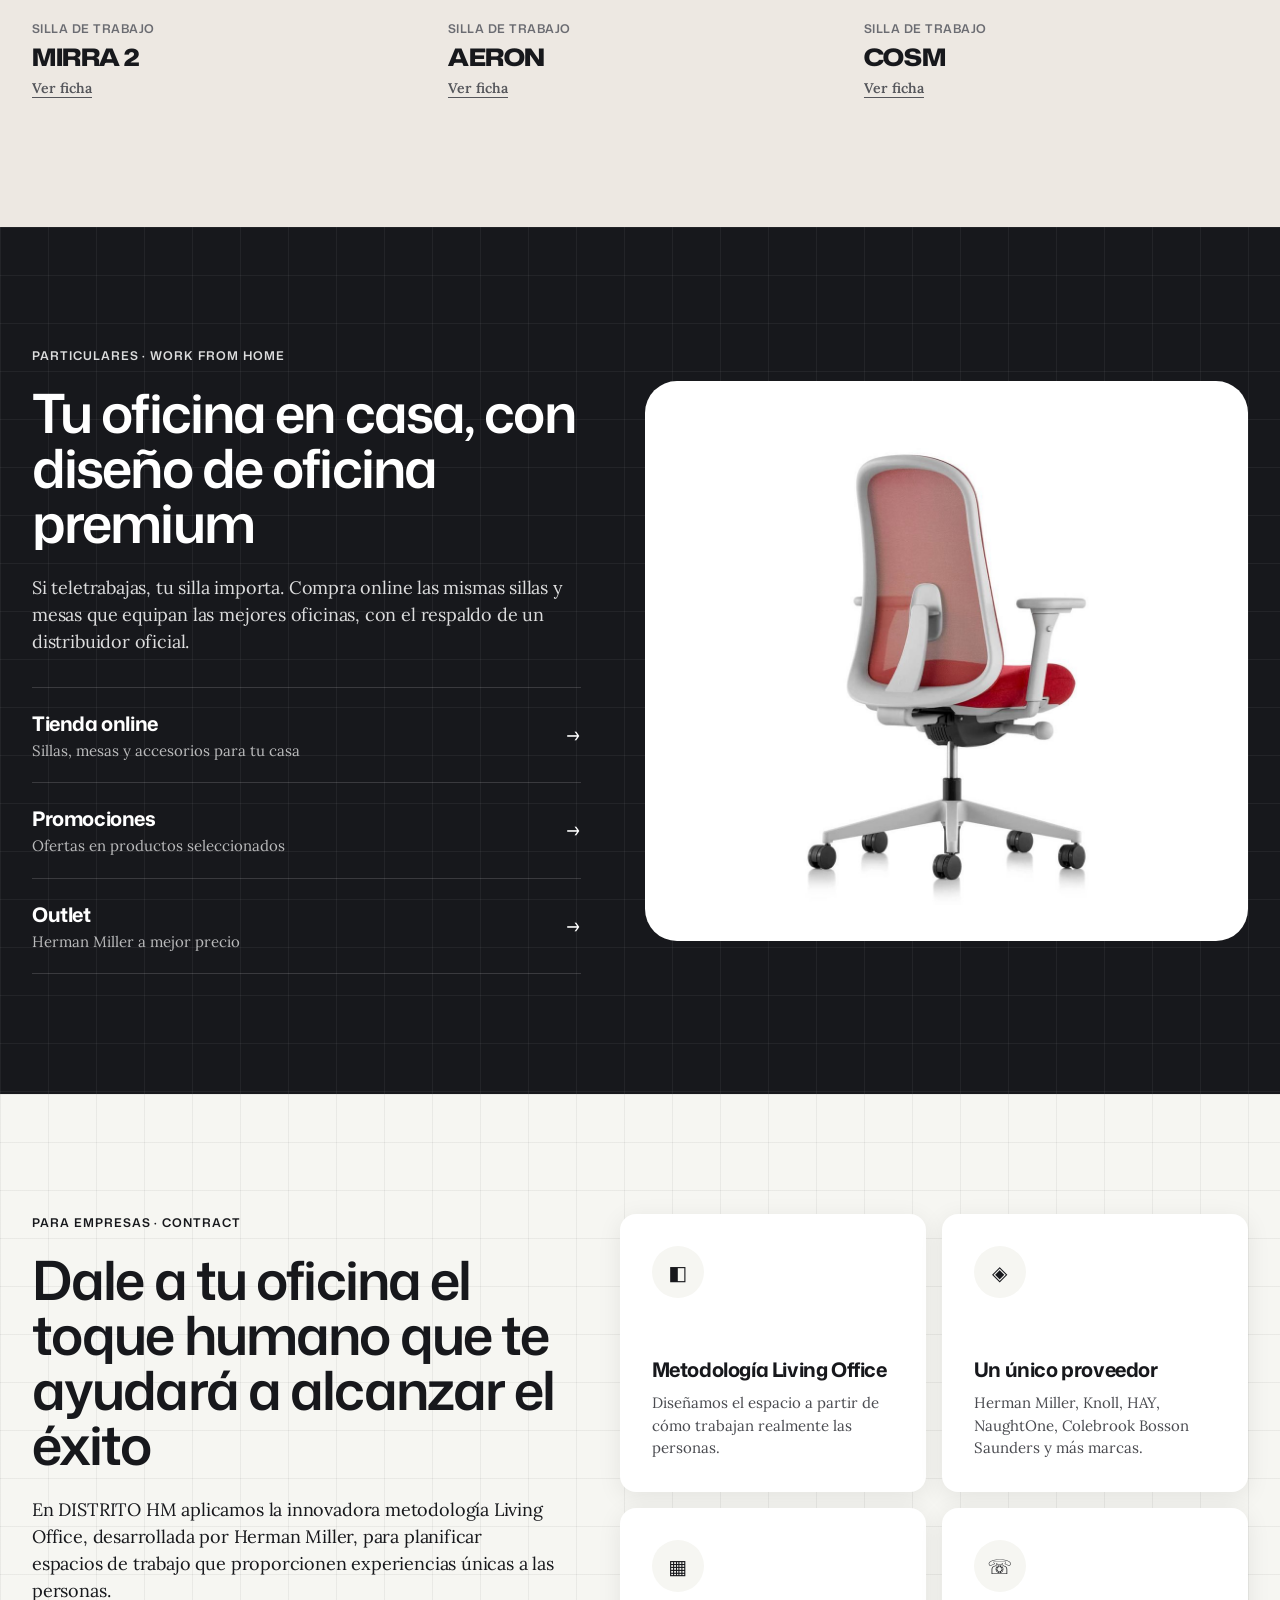
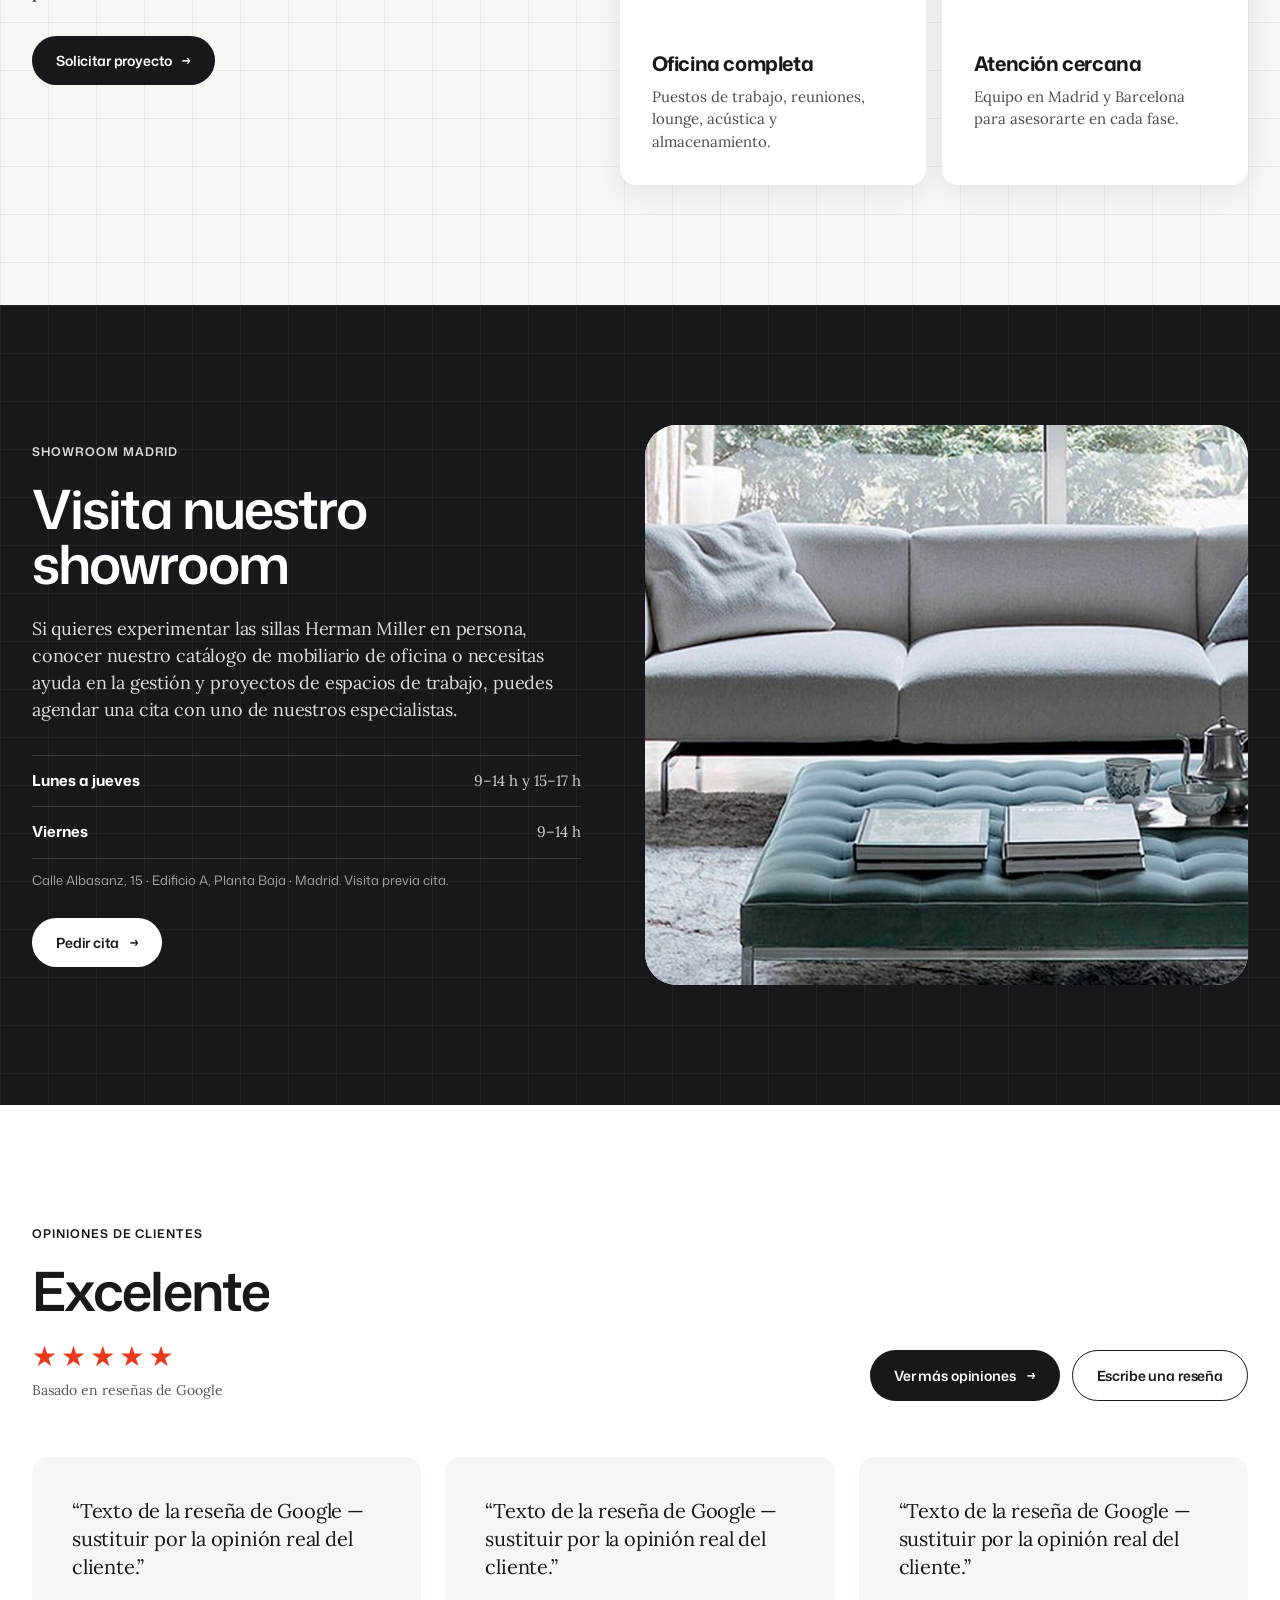
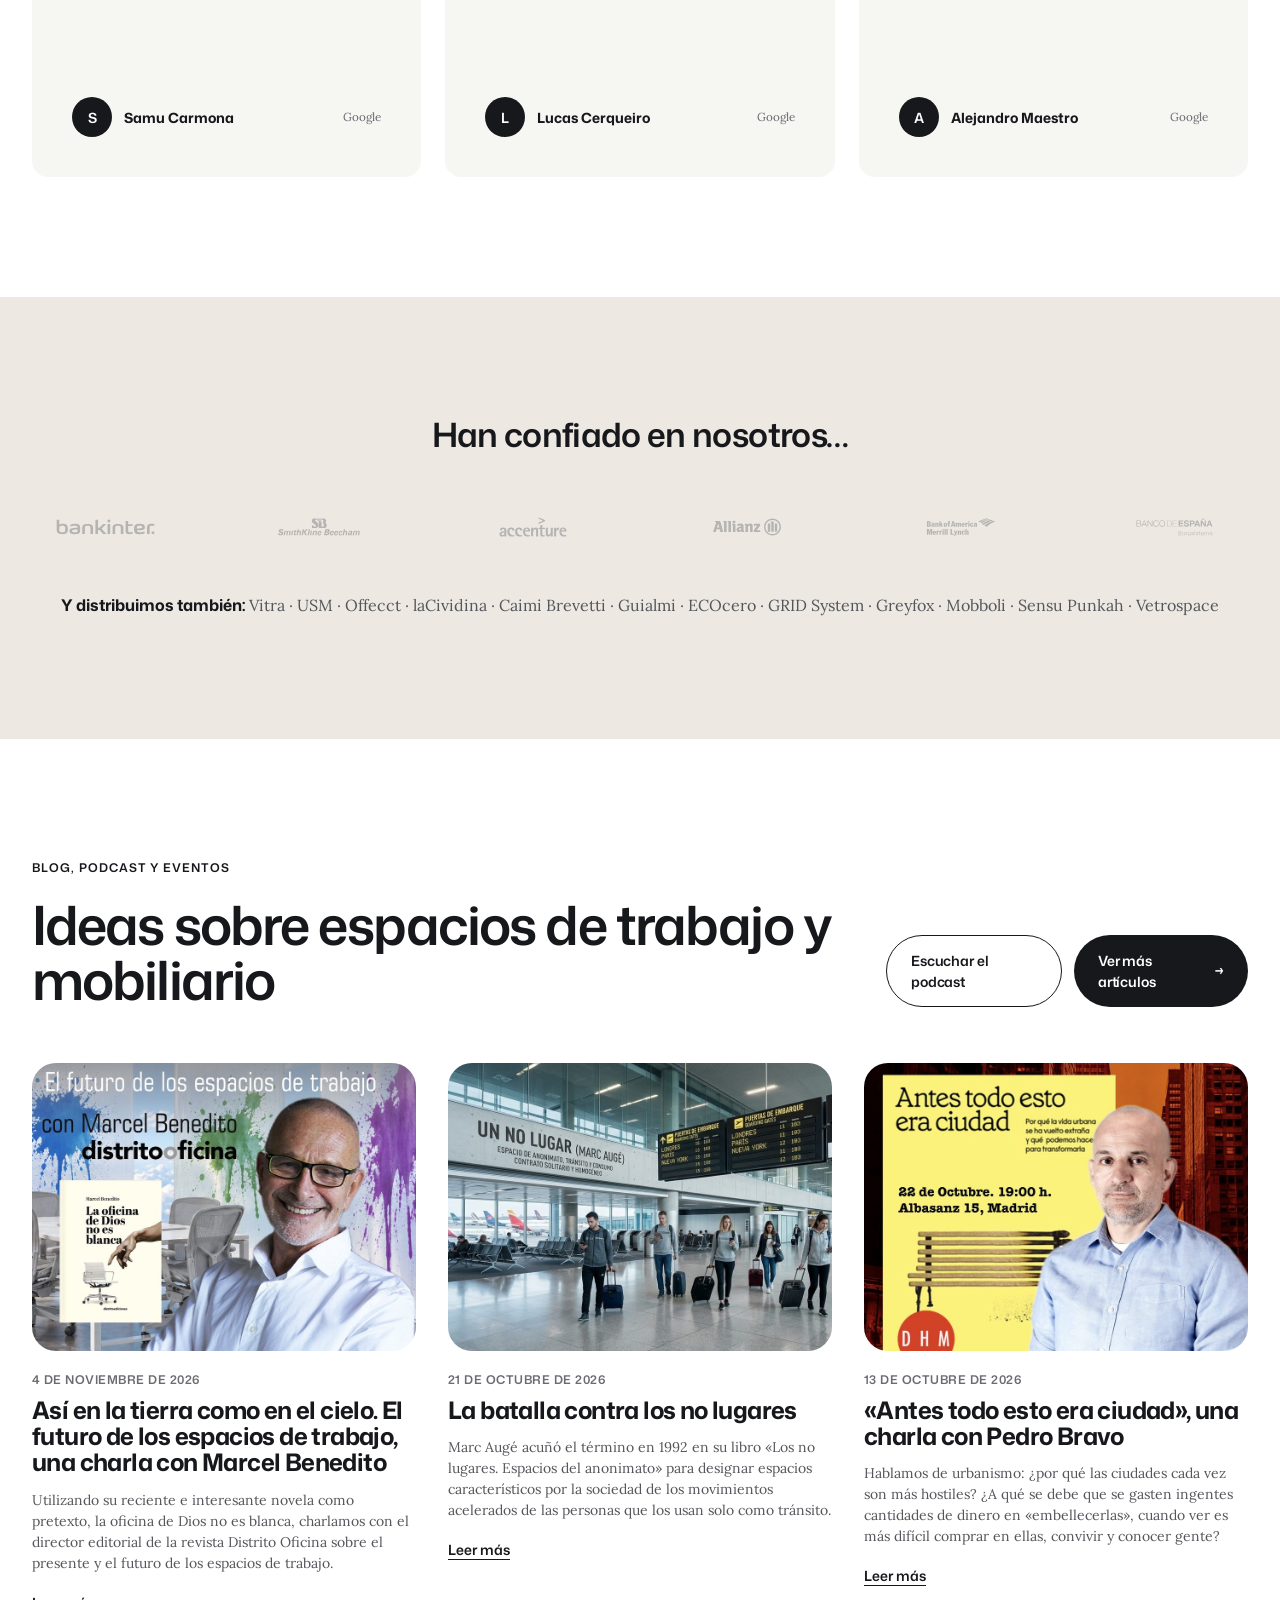
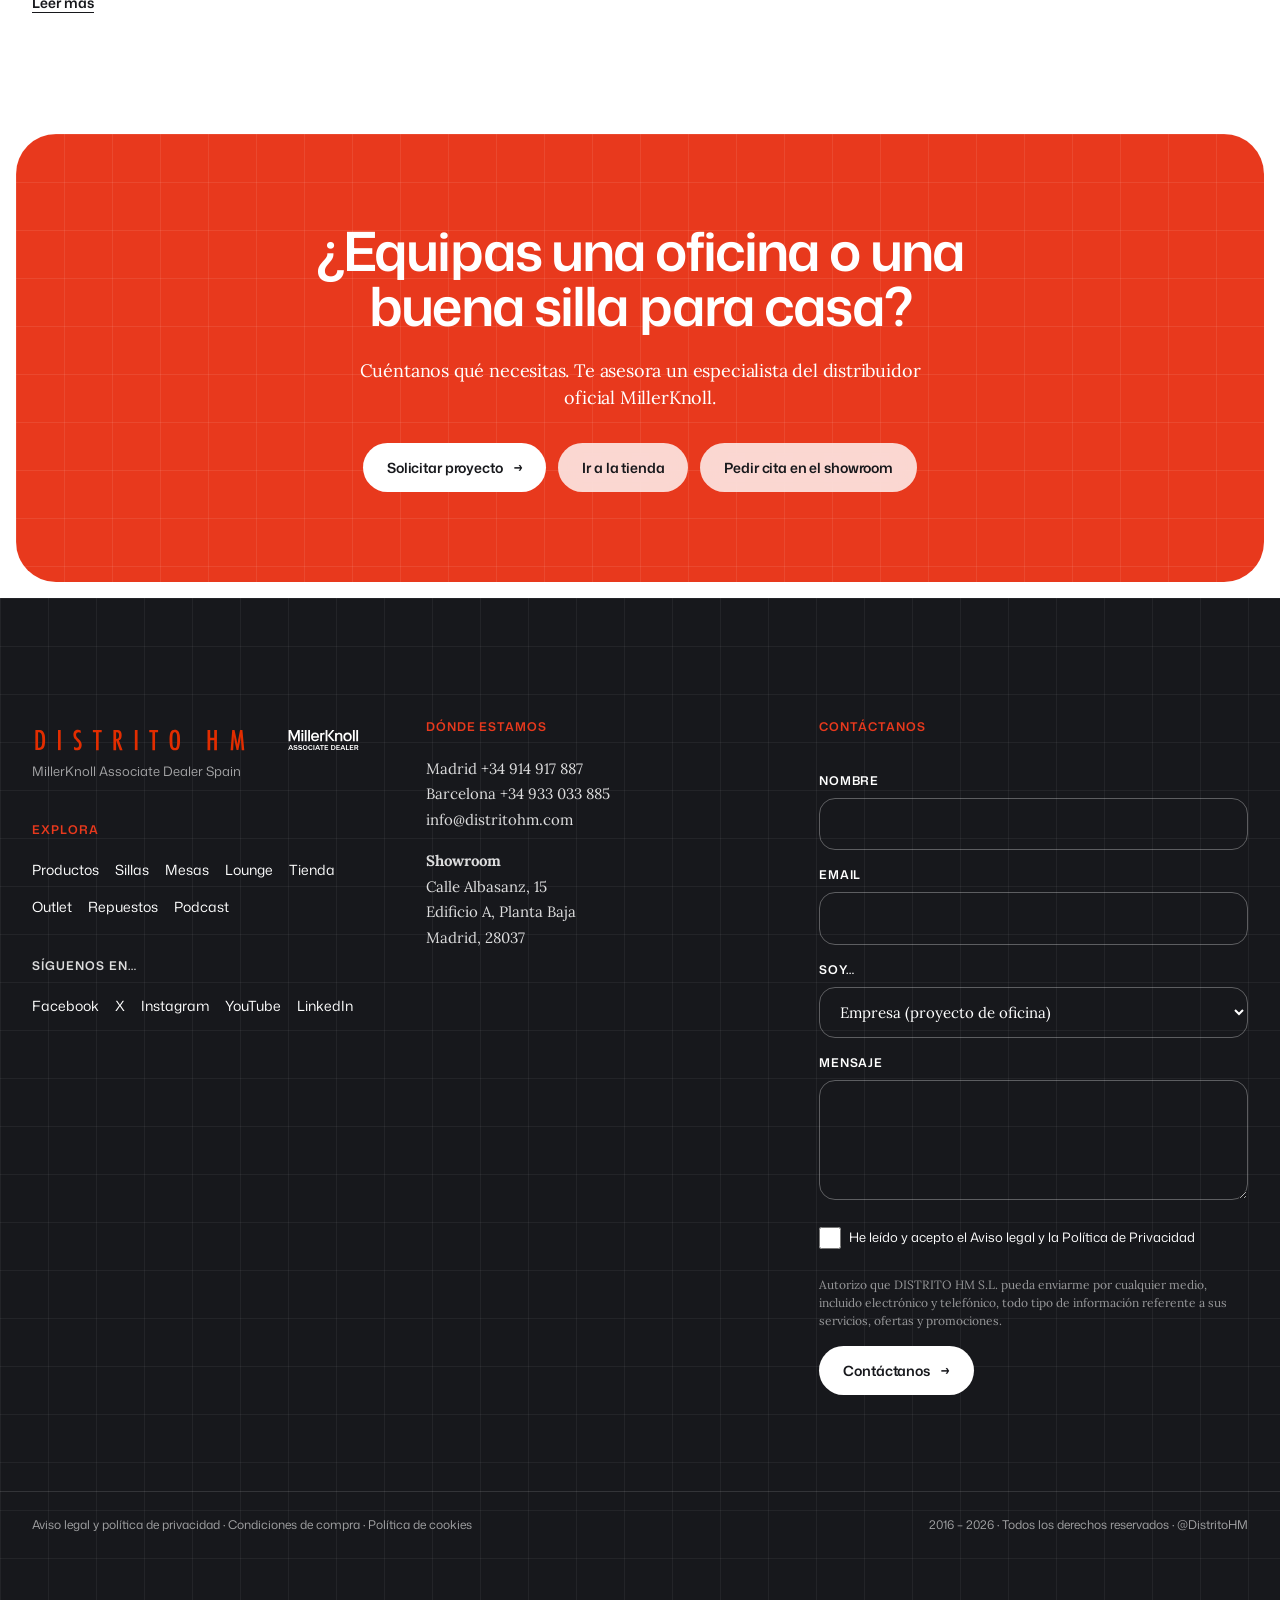
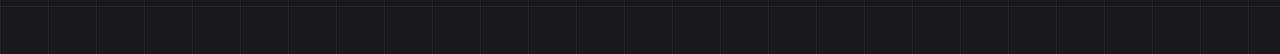
==== commit 1f63921b: "Imagen y descripción de vista previa (Open Graph) para la propuesta Co-Authored-By: Claude Sonnet 5." ====
--- a/index.html
+++ b/index.html
@@ -3,8 +3,26 @@
 <head>
 <meta charset="utf-8">
 <meta name="viewport" content="width=device-width, initial-scale=1">
-<title>Distrito HM — Distribuidor oficial MillerKnoll en España | Herman Miller, Knoll, HAY</title>
-<meta name="description" content="Compra Herman Miller y mobiliario de oficina premium con el Associate Dealer oficial de MillerKnoll en España. Proyectos para empresas, tienda online para particulares y showroom en Madrid.">
+<title>Distrito HM — Propuesta de diseño web | Growth Digital</title>
+<meta name="description" content="Propuesta de rediseño web para Distrito HM, distribuidor oficial MillerKnoll en España: Herman Miller, Knoll y HAY, con catálogo, fichas de producto y showroom en Madrid. Por Growth Digital.">
+<meta name="robots" content="noindex, nofollow">
+<link rel="icon" type="image/png" href="assets/favicon.png">
+<link rel="apple-touch-icon" href="assets/favicon.png">
+<meta name="theme-color" content="#e8391d">
+<meta property="og:type" content="website">
+<meta property="og:site_name" content="Distrito HM · Propuesta de Growth Digital">
+<meta property="og:locale" content="es_ES">
+<meta property="og:title" content="Distrito HM — Propuesta de diseño web | Growth Digital">
+<meta property="og:description" content="Propuesta de rediseño web para Distrito HM, distribuidor oficial MillerKnoll en España: Herman Miller, Knoll y HAY, con catálogo, fichas de producto y showroom en Madrid. Por Growth Digital.">
+<meta property="og:url" content="https://distrito-hm-propuesta.pages.dev/">
+<meta property="og:image" content="https://distrito-hm-propuesta.pages.dev/assets/og-propuesta.jpg">
+<meta property="og:image:width" content="1200">
+<meta property="og:image:height" content="630">
+<meta property="og:image:alt" content="Propuesta de web para Distrito HM: Herman Miller y diseño de oficina premium">
+<meta name="twitter:card" content="summary_large_image">
+<meta name="twitter:title" content="Distrito HM — Propuesta de diseño web | Growth Digital">
+<meta name="twitter:description" content="Propuesta de rediseño web para Distrito HM, distribuidor oficial MillerKnoll en España: Herman Miller, Knoll y HAY, con catálogo, fichas de producto y showroom en Madrid. Por Growth Digital.">
+<meta name="twitter:image" content="https://distrito-hm-propuesta.pages.dev/assets/og-propuesta.jpg">
 <link rel="preconnect" href="https://fonts.googleapis.com">
 <link rel="preconnect" href="https://fonts.gstatic.com" crossorigin>
 <link href="https://fonts.googleapis.com/css2?family=Lora:ital,wght@0,400;0,500;1,400&family=Mona+Sans:wdth,wght@75..125,200..900&display=swap" rel="stylesheet">
@@ -146,9 +164,9 @@
       <article class="card"><div class="ph ph--prod"><img src="assets/img/cosm.jpg" alt="Cosm" loading="lazy"><span class="tag">Herman Miller</span></div><p class="meta">SILLA DE TRABAJO</p><h3 class="wide">Cosm</h3><p class="body-sm"><a href="producto.html?p=cosm" class="link">Ver ficha</a></p></article>
       <article class="card"><div class="ph ph--prod"><img src="assets/img/embody.jpg" alt="Embody" loading="lazy"><span class="tag">Herman Miller</span></div><p class="meta">SILLA DE TRABAJO</p><h3 class="wide">Embody</h3><p class="body-sm"><a href="producto.html?p=embody" class="link">Ver ficha</a></p></article>
       <article class="card"><div class="ph ph--prod"><img src="assets/img/sayl.jpg" alt="Sayl" loading="lazy"><span class="tag">Herman Miller</span></div><p class="meta">SILLA DE TRABAJO</p><h3 class="wide">Sayl</h3><p class="body-sm"><a href="producto.html?p=sayl" class="link">Ver ficha</a></p></article>
-      <article class="card"><div class="ph ph--prod"><img src="assets/img/setu.jpg" alt="Setu" loading="lazy"><span class="tag">Herman Miller</span></div><p class="meta">SILLA DE TRABAJO</p><h3 class="wide">Setu</h3><p class="body-sm"><a href="#" class="link">Ver ficha</a></p></article>
-      <article class="card"><div class="ph ph--prod"><img src="assets/img/verus.jpg" alt="Verus" loading="lazy"><span class="tag">Herman Miller</span></div><p class="meta">SILLA DE TRABAJO</p><h3 class="wide">Verus</h3><p class="body-sm"><a href="#" class="link">Ver ficha</a></p></article>
-      <article class="card"><div class="ph ph--prod"><img src="assets/img/knoll-lissoni.jpg" alt="Knoll Lissoni" loading="lazy"><span class="tag">Knoll</span></div><p class="meta">SILLA DE DIRECCIÓN</p><h3 class="wide">KN02 / KN03</h3><p class="body-sm"><a href="#" class="link">Ver ficha</a></p></article>
+      <article class="card"><div class="ph ph--prod"><img src="assets/img/setu.jpg" alt="Setu" loading="lazy"><span class="tag">Herman Miller</span></div><p class="meta">SILLA DE TRABAJO</p><h3 class="wide">Setu</h3><p class="body-sm"><a href="https://distritohm.com/productos/sillas-de-trabajo/" target="_blank" rel="noopener" class="link">Ver ficha</a></p></article>
+      <article class="card"><div class="ph ph--prod"><img src="assets/img/verus.jpg" alt="Verus" loading="lazy"><span class="tag">Herman Miller</span></div><p class="meta">SILLA DE TRABAJO</p><h3 class="wide">Verus</h3><p class="body-sm"><a href="https://distritohm.com/productos/sillas-de-trabajo/" target="_blank" rel="noopener" class="link">Ver ficha</a></p></article>
+      <article class="card"><div class="ph ph--prod"><img src="assets/img/knoll-lissoni.jpg" alt="Knoll Lissoni" loading="lazy"><span class="tag">Knoll</span></div><p class="meta">SILLA DE DIRECCIÓN</p><h3 class="wide">KN02 / KN03</h3><p class="body-sm"><a href="https://distritohm.com/portfolio-productos/kn02-y-kn03-coleccion-kn/" target="_blank" rel="noopener" class="link">Ver ficha</a></p></article>
     </div>
   </div>
 </section>
@@ -161,9 +179,9 @@
       <h2 class="h-lg reveal">Tu oficina en casa, con diseño de oficina premium</h2>
       <p class="body body--light">Si teletrabajas, tu silla importa. Compra online las mismas sillas y mesas que equipan las mejores oficinas, con el respaldo de un distribuidor oficial.</p>
       <ul class="shop-links">
-        <li><a href="#"><b>Tienda online</b><span>Sillas, mesas y accesorios para tu casa</span><i>→</i></a></li>
-        <li><a href="#"><b>Promociones</b><span>Ofertas en productos seleccionados</span><i>→</i></a></li>
-        <li><a href="#"><b>Outlet</b><span>Herman Miller a mejor precio</span><i>→</i></a></li>
+        <li><a href="#comprar" data-proposal><b>Tienda online</b><span>Sillas, mesas y accesorios para tu casa</span><i>→</i></a></li>
+        <li><a href="#comprar" data-proposal><b>Promociones</b><span>Ofertas en productos seleccionados</span><i>→</i></a></li>
+        <li><a href="#comprar" data-proposal><b>Outlet</b><span>Herman Miller a mejor precio</span><i>→</i></a></li>
       </ul>
     </div>
     <div class="ph ph--wfh"><img src="assets/img/wfh-lino.jpg" alt="Silla Herman Miller para trabajar en casa" loading="lazy"></div>
@@ -217,8 +235,8 @@
         <p class="body-sm">Basado en reseñas de Google</p>
       </div>
       <div class="actions">
-        <a class="btn btn--dark" href="#">Ver más opiniones <i>→</i></a>
-        <a class="btn btn--outline" href="#">Escribe una reseña</a>
+        <a class="btn btn--dark" href="https://distritohm.com/opiniones-sobre-distrito-hm-representante-oficial-herman-miller/" target="_blank" rel="noopener">Ver más opiniones <i>→</i></a>
+        <a class="btn btn--outline" href="https://www.google.com/search?q=Distrito+HM+%7C+Representante+Oficial+Herman+Miller" target="_blank" rel="noopener">Escribe una reseña</a>
       </div>
     </div>
     <div class="reviews">
@@ -248,12 +266,12 @@
         <p class="eyebrow">Blog, podcast y eventos</p>
         <h2 class="h-lg reveal">Ideas sobre espacios de trabajo y mobiliario</h2>
       </div>
-      <div class="actions"><a class="btn btn--outline" href="#">Escuchar el podcast</a><a class="btn btn--dark" href="#">Ver más artículos <i>→</i></a></div>
+      <div class="actions"><a class="btn btn--outline" href="https://distritohm.com/podcast/" target="_blank" rel="noopener">Escuchar el podcast</a><a class="btn btn--dark" href="https://distritohm.com/blog/" target="_blank" rel="noopener">Ver más artículos <i>→</i></a></div>
     </div>
     <div class="posts">
-      <article class="post"><div class="ph ph--post"><img src="assets/img/blog-marcel.jpg" alt="Marcel Benedito" loading="lazy"></div><p class="meta">4 DE NOVIEMBRE DE 2026</p><h3>Así en la tierra como en el cielo. El futuro de los espacios de trabajo, una charla con Marcel Benedito</h3><p class="body-sm">Utilizando su reciente e interesante novela como pretexto, la oficina de Dios no es blanca, charlamos con el director editorial de la revista Distrito Oficina sobre el presente y el futuro de los espacios de trabajo.</p><a class="link" href="#">Leer más</a></article>
-      <article class="post"><div class="ph ph--post"><img src="assets/img/blog-nolugar.jpg" alt="Aeropuerto, un no lugar" loading="lazy"></div><p class="meta">21 DE OCTUBRE DE 2026</p><h3>La batalla contra los no lugares</h3><p class="body-sm">Marc Augé acuñó el término en 1992 en su libro «Los no lugares. Espacios del anonimato» para designar espacios característicos por la sociedad de los movimientos acelerados de las personas que los usan solo como tránsito.</p><a class="link" href="#">Leer más</a></article>
-      <article class="post"><div class="ph ph--post"><img src="assets/img/blog-pedrobravo.jpg" alt="Pedro Bravo" loading="lazy"></div><p class="meta">13 DE OCTUBRE DE 2026</p><h3>«Antes todo esto era ciudad», una charla con Pedro Bravo</h3><p class="body-sm">Hablamos de urbanismo: ¿por qué las ciudades cada vez son más hostiles? ¿A qué se debe que se gasten ingentes cantidades de dinero en «embellecerlas», cuando ver es más difícil comprar en ellas, convivir y conocer gente?</p><a class="link" href="#">Leer más</a></article>
+      <article class="post"><div class="ph ph--post"><img src="assets/img/blog-marcel.jpg" alt="Marcel Benedito" loading="lazy"></div><p class="meta">4 DE NOVIEMBRE DE 2026</p><h3>Así en la tierra como en el cielo. El futuro de los espacios de trabajo, una charla con Marcel Benedito</h3><p class="body-sm">Utilizando su reciente e interesante novela como pretexto, la oficina de Dios no es blanca, charlamos con el director editorial de la revista Distrito Oficina sobre el presente y el futuro de los espacios de trabajo.</p><a class="link" href="https://distritohm.com/asi-en-la-tierra-como-en-el-cielo-el-futuro-de-los-espacios-de-trabajo-una-charla-con-marcel-benedito/" target="_blank" rel="noopener">Leer más</a></article>
+      <article class="post"><div class="ph ph--post"><img src="assets/img/blog-nolugar.jpg" alt="Aeropuerto, un no lugar" loading="lazy"></div><p class="meta">21 DE OCTUBRE DE 2026</p><h3>La batalla contra los no lugares</h3><p class="body-sm">Marc Augé acuñó el término en 1992 en su libro «Los no lugares. Espacios del anonimato» para designar espacios característicos por la sociedad de los movimientos acelerados de las personas que los usan solo como tránsito.</p><a class="link" href="https://distritohm.com/la-batalla-contra-los-no-lugares/" target="_blank" rel="noopener">Leer más</a></article>
+      <article class="post"><div class="ph ph--post"><img src="assets/img/blog-pedrobravo.jpg" alt="Pedro Bravo" loading="lazy"></div><p class="meta">13 DE OCTUBRE DE 2026</p><h3>«Antes todo esto era ciudad», una charla con Pedro Bravo</h3><p class="body-sm">Hablamos de urbanismo: ¿por qué las ciudades cada vez son más hostiles? ¿A qué se debe que se gasten ingentes cantidades de dinero en «embellecerlas», cuando ver es más difícil comprar en ellas, convivir y conocer gente?</p><a class="link" href="https://distritohm.com/antes-todo-esto-era-ciudad-una-charla-con-pedro-bravo/" target="_blank" rel="noopener">Leer más</a></article>
     </div>
   </div>
 </section>
@@ -278,9 +296,9 @@
       <a class="logo logo--light" href="#top"><img src="assets/logos/dhm-millerknoll-white.svg" alt="Distrito HM · MillerKnoll Associate Dealer" height="44"></a>
       <p class="note">MillerKnoll Associate Dealer Spain</p>
       <p class="eyebrow eyebrow--red foot__follow">Explora</p>
-      <p class="social"><a href="productos.html">Productos</a><a href="productos.html#sillas">Sillas</a><a href="productos.html#mesas">Mesas</a><a href="productos.html#lounge">Lounge</a><a href="#wfh">Tienda</a><a href="#">Outlet</a><a href="productos.html#repuestos">Repuestos</a><a href="#blog">Podcast</a></p>
+      <p class="social"><a href="productos.html">Productos</a><a href="productos.html#sillas">Sillas</a><a href="productos.html#mesas">Mesas</a><a href="productos.html#lounge">Lounge</a><a href="#wfh">Tienda</a><a href="#comprar" data-proposal>Outlet</a><a href="productos.html#repuestos">Repuestos</a><a href="#blog">Podcast</a></p>
       <p class="eyebrow eyebrow--light foot__follow">Síguenos en…</p>
-      <p class="social"><a href="#">Facebook</a><a href="#">X</a><a href="#">Instagram</a><a href="#">YouTube</a><a href="#">LinkedIn</a></p>
+      <p class="social"><a href="https://www.facebook.com/DistritoHM/" target="_blank" rel="noopener">Facebook</a><a href="https://twitter.com/Distrito_HM" target="_blank" rel="noopener">X</a><a href="https://www.instagram.com/Distrito_HM/" target="_blank" rel="noopener">Instagram</a><a href="https://www.youtube.com/channel/UCoHKQrQQ-VXQwxmupHNMk7g" target="_blank" rel="noopener">YouTube</a><a href="https://www.linkedin.com/company/distrito-hm/" target="_blank" rel="noopener">LinkedIn</a></p>
     </div>
     <div class="foot__where">
       <p class="eyebrow eyebrow--red">Dónde estamos</p>
@@ -306,7 +324,7 @@
     </form>
   </div>
   <div class="wrap bar">
-    <p><a href="#">Aviso legal y política de privacidad</a> · <a href="#">Condiciones de compra</a> · <a href="#">Política de cookies</a></p>
+    <p><a href="https://distritohm.com/aviso-legal-y-politica-de-privacidad/" target="_blank" rel="noopener">Aviso legal y política de privacidad</a> · <a href="https://distritohm.com/terminos-y-condiciones/" target="_blank" rel="noopener">Condiciones de compra</a> · <a href="https://distritohm.com/politica-de-cookies/" target="_blank" rel="noopener">Política de cookies</a></p>
     <p>2016 – 2026 · Todos los derechos reservados · @DistritoHM</p>
   </div>
 </footer>
--- a/styles.css
+++ b/styles.css
@@ -510,3 +510,46 @@
   .video p{bottom:14px;font-size:.875rem}
   .video small{display:none}
 }
+
+/* ===== Propuesta: pantalla de contacto + aviso ===== */
+.pdp__buy.is-off{pointer-events:auto}
+html.pm-open{overflow:hidden}
+.pmodal{position:fixed;inset:0;z-index:200;display:grid;place-items:center;padding:20px;opacity:0;transition:opacity .22s var(--ease)}
+.pmodal.on{opacity:1}
+.pmodal[hidden]{display:none}
+.pmodal__bg{position:absolute;inset:0;background:rgba(14,14,14,.62);backdrop-filter:blur(6px)}
+.pmodal__card{position:relative;width:100%;max-width:520px;max-height:calc(100dvh - 40px);overflow:auto;background:var(--paper);border-radius:var(--r-big);padding:48px 40px 32px;box-shadow:0 30px 80px rgba(0,0,0,.35);outline:0;transform:translateY(16px) scale(.98);transition:transform .35s var(--ease-rev)}
+.pmodal.on .pmodal__card{transform:none}
+.pmodal__x{position:absolute;top:16px;right:16px;width:44px;height:44px;border-radius:50%;background:var(--bone);transition:background .2s var(--ease)}
+.pmodal__x:hover{background:var(--oat)}
+.pmodal__x span{position:absolute;left:13px;right:13px;top:21px;height:2px;background:var(--ink);transform:rotate(45deg)}
+.pmodal__x span+span{transform:rotate(-45deg)}
+.pmodal__title{font-weight:600;font-size:clamp(1.9rem,5vw,2.6rem);line-height:1.02;letter-spacing:-.035em;margin-bottom:16px}
+.pmodal__text{font-family:var(--serif);font-size:1.0625rem;line-height:1.55;color:#33343a;margin-bottom:28px}
+.pmodal__text a{color:var(--red);text-decoration:underline;text-underline-offset:3px;font-weight:500;white-space:nowrap}
+.pmodal__actions{display:grid;gap:12px}
+.pmodal__actions .btn{justify-content:center;padding:16px 24px;font-size:.9375rem}
+.pmodal__wa{background:#25d366;color:#07301a}
+.pmodal__wa:hover{background:#1fbd5a;color:#07301a}
+.pmodal__meta{margin-top:18px;text-align:center;font-size:.8125rem;color:#6b6c72}
+.pmodal__back{display:block;margin:12px auto 0;padding:10px;font-size:.875rem;font-weight:600;text-decoration:underline;text-underline-offset:4px;color:var(--ink)}
+.ptoast{position:fixed;left:50%;bottom:24px;z-index:210;transform:translate(-50%,24px);max-width:calc(100vw - 32px);padding:14px 22px;border-radius:var(--r-pill);background:var(--ink);color:#fff;font-size:.875rem;font-weight:500;text-align:center;box-shadow:0 12px 40px rgba(0,0,0,.3);opacity:0;pointer-events:none;transition:opacity .25s var(--ease),transform .3s var(--ease-rev)}
+.ptoast.on{opacity:1;transform:translate(-50%,0)}
+@media(max-width:520px){
+  .pmodal{padding:12px;align-items:end}
+  .pmodal__card{padding:44px 24px 20px;border-radius:28px}
+}
+@media(prefers-reduced-motion:reduce){.pmodal,.pmodal__card,.ptoast{transition:none}}
+.pmodal__meta a{text-decoration:underline;text-underline-offset:3px;color:var(--ink);font-weight:600}
+.pmodal__copy{font:inherit;font-weight:600;text-decoration:underline;text-underline-offset:3px;color:var(--ink);padding:6px 4px;min-height:32px}
+.pmodal__meta--2{margin-top:4px}
+.pmodal__fallback{margin-top:14px;padding:12px 16px;border-radius:var(--r-sm);background:#fbf3e3;color:#5a3d00;font-size:.875rem;line-height:1.45;text-align:center}
+
+/* ===== ajustes responsive v5 ===== */
+.docs__ic{font-size:.75rem}
+.check{min-height:44px}
+.check input[type=checkbox]{flex:none;width:22px;height:22px;accent-color:var(--red);cursor:pointer}
+@media(max-width:479px){
+  .hero2__eyebrow{font-size:.75rem;letter-spacing:.08em}
+}
+.nav__links a{padding:9px 4px}
